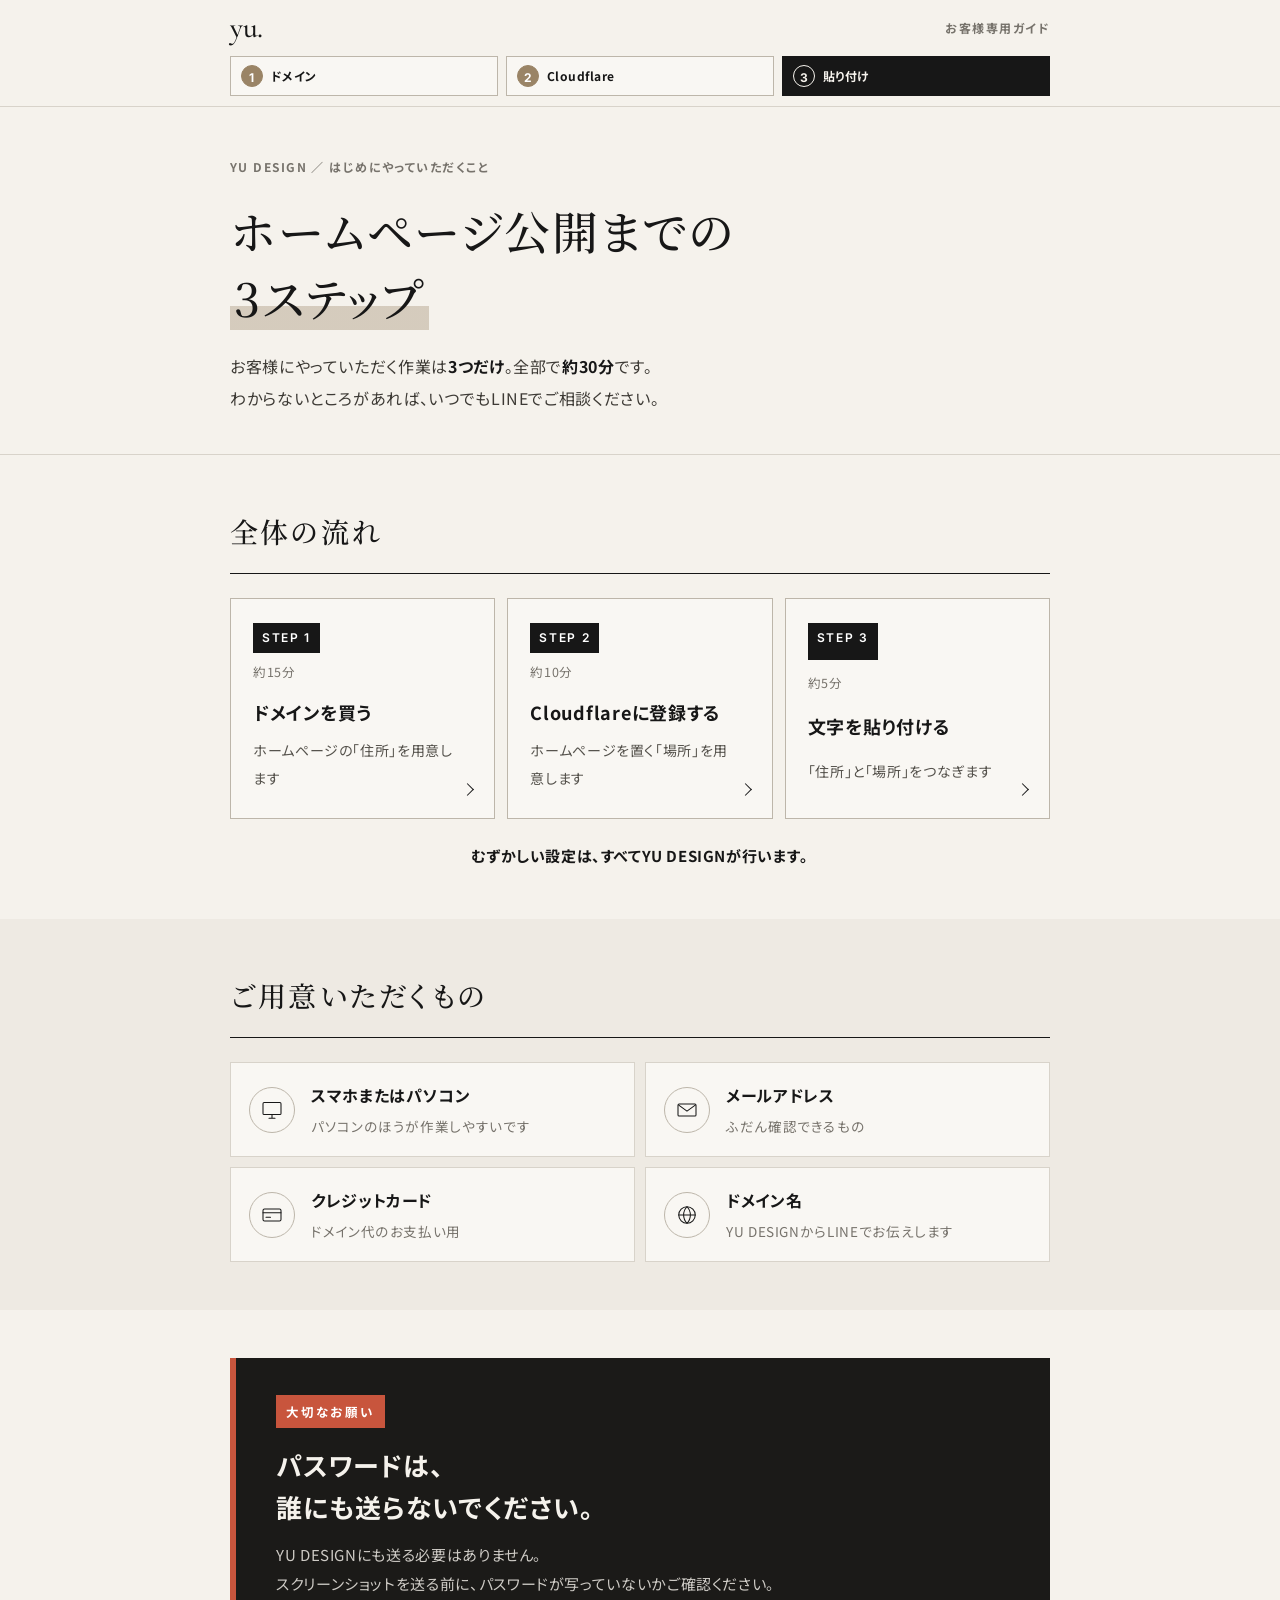
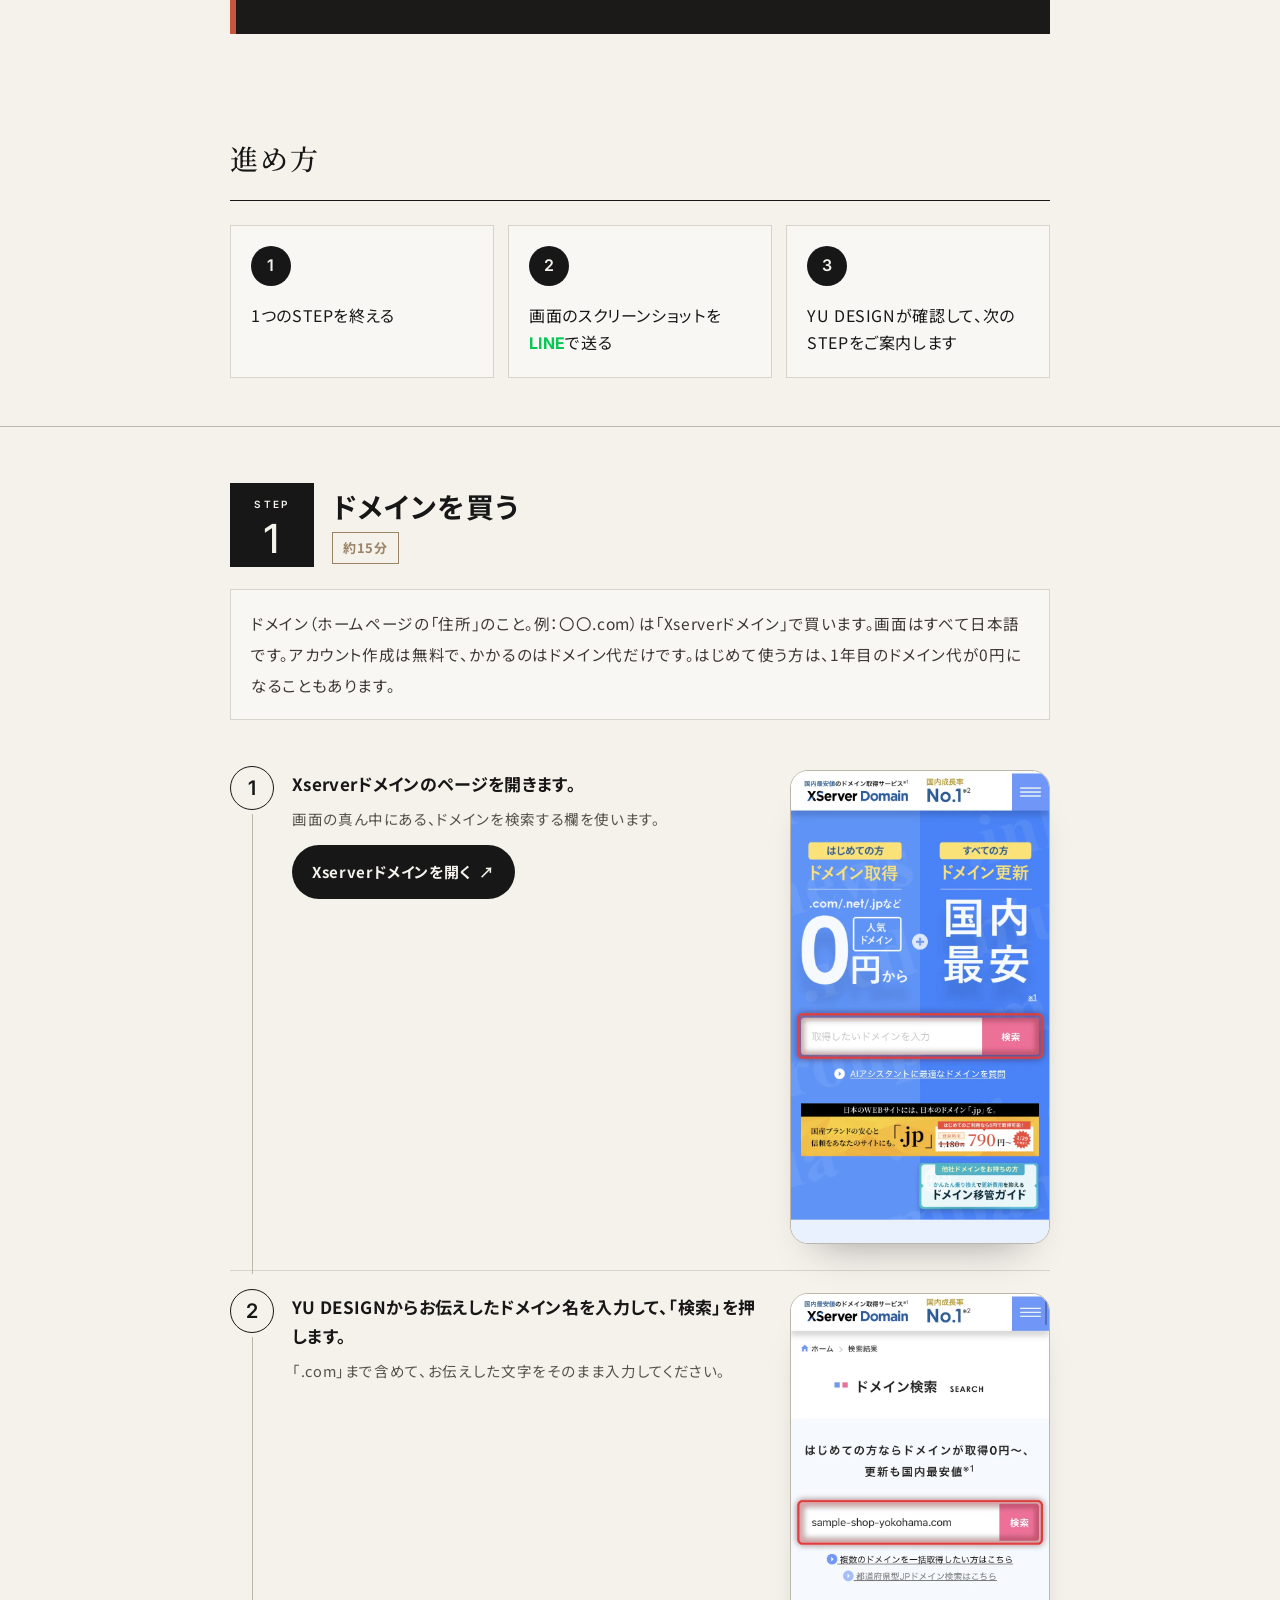
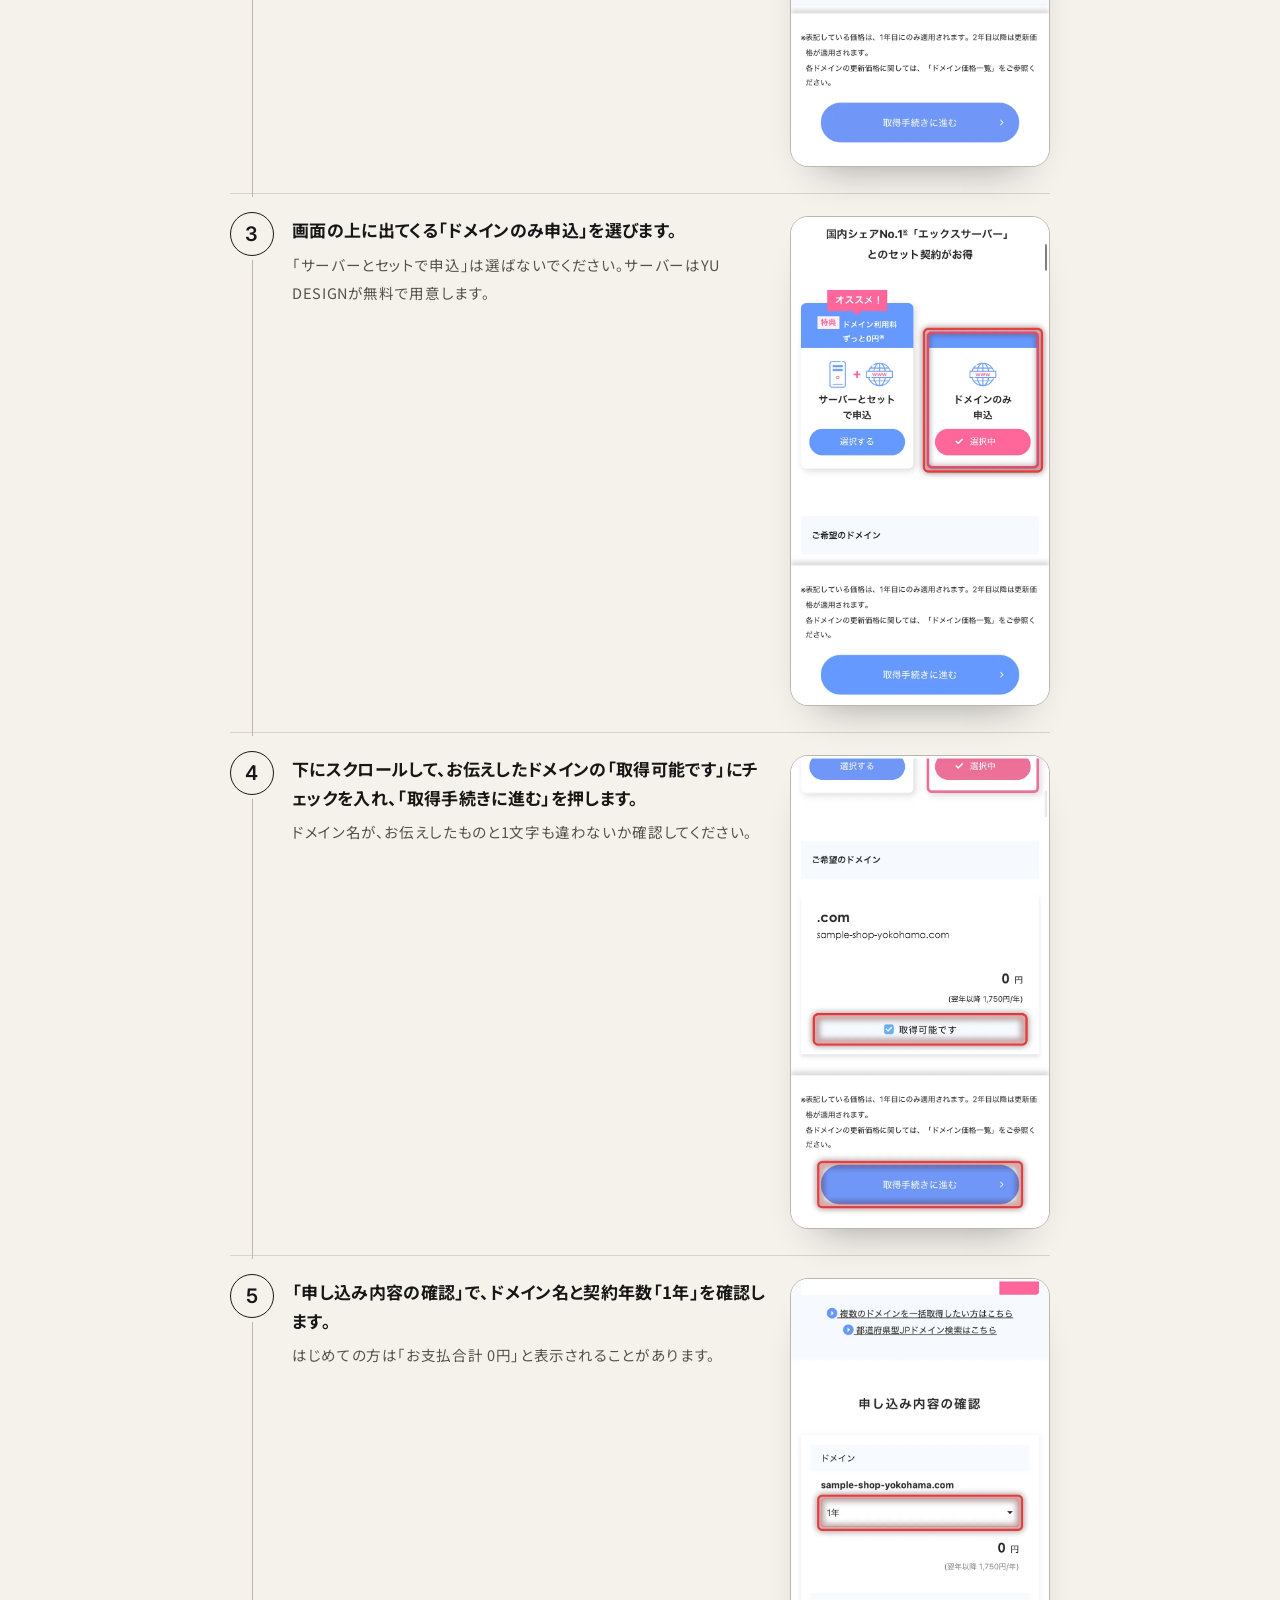
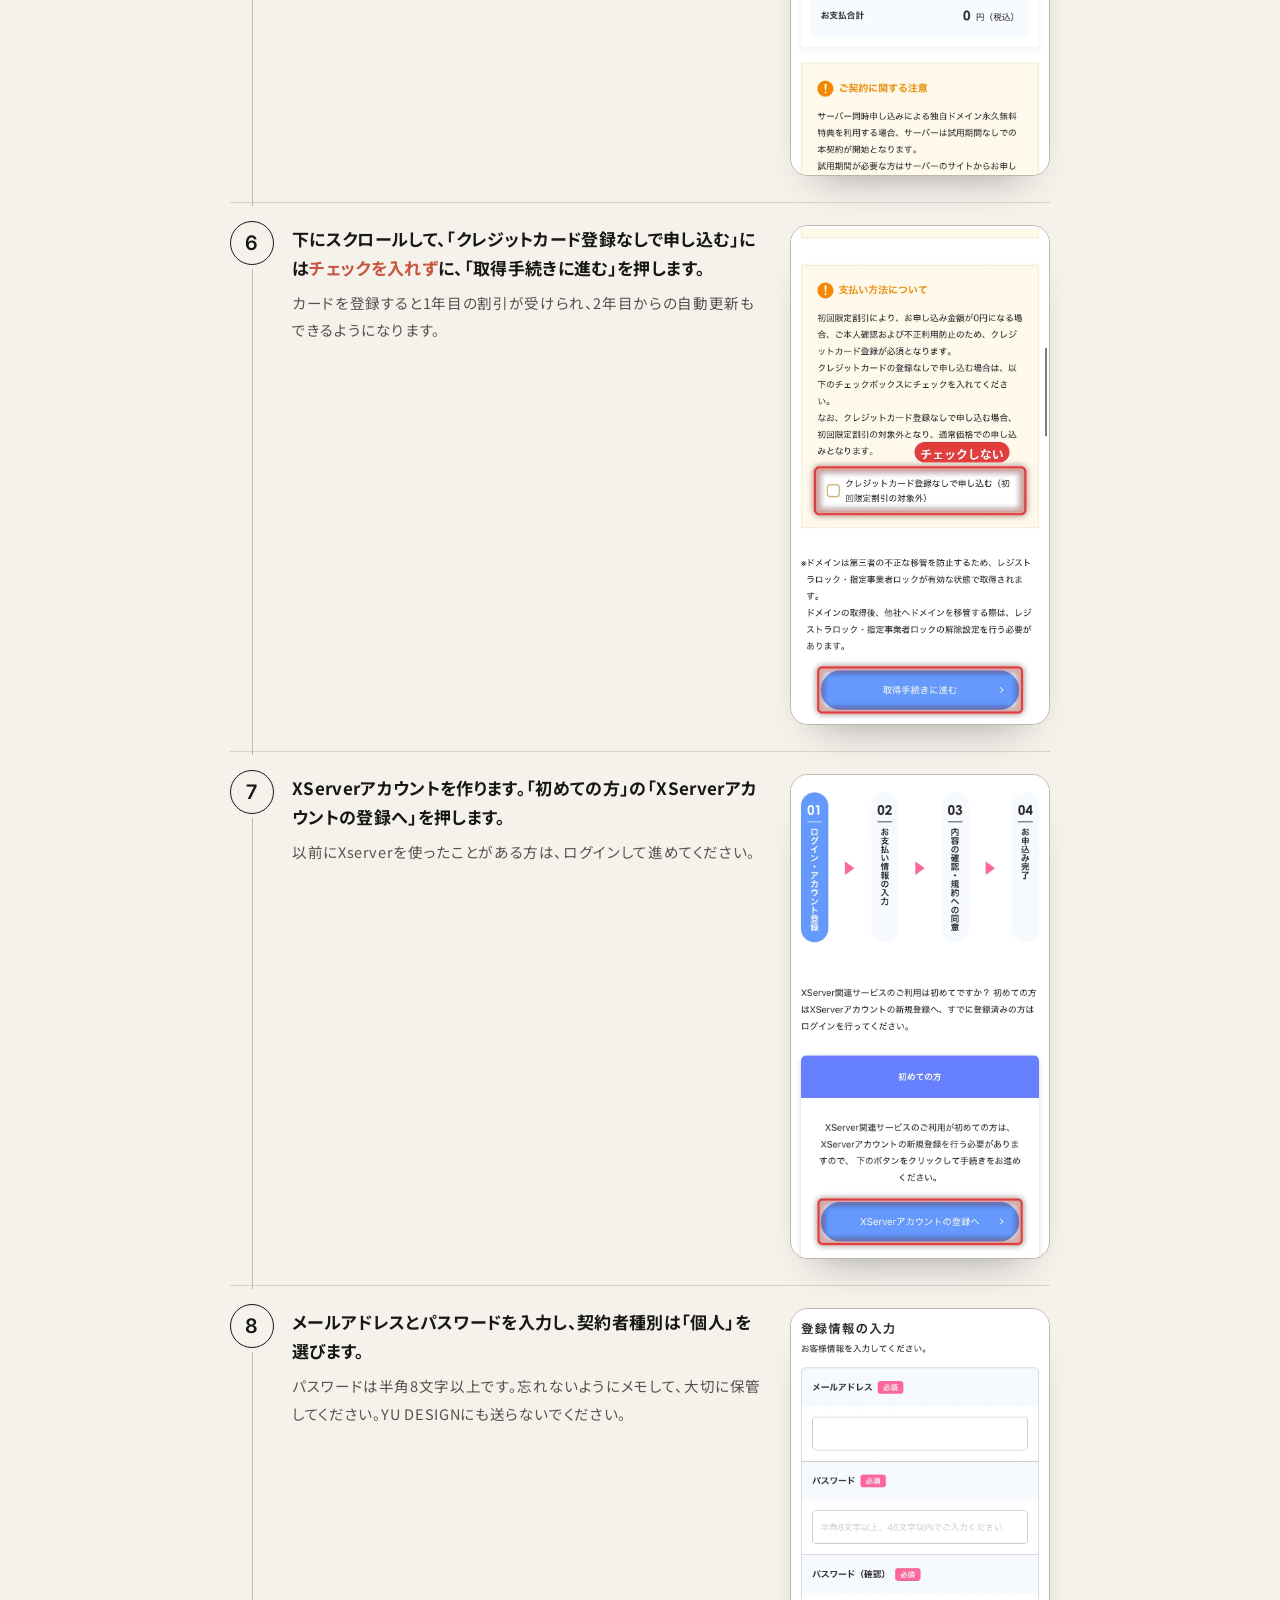
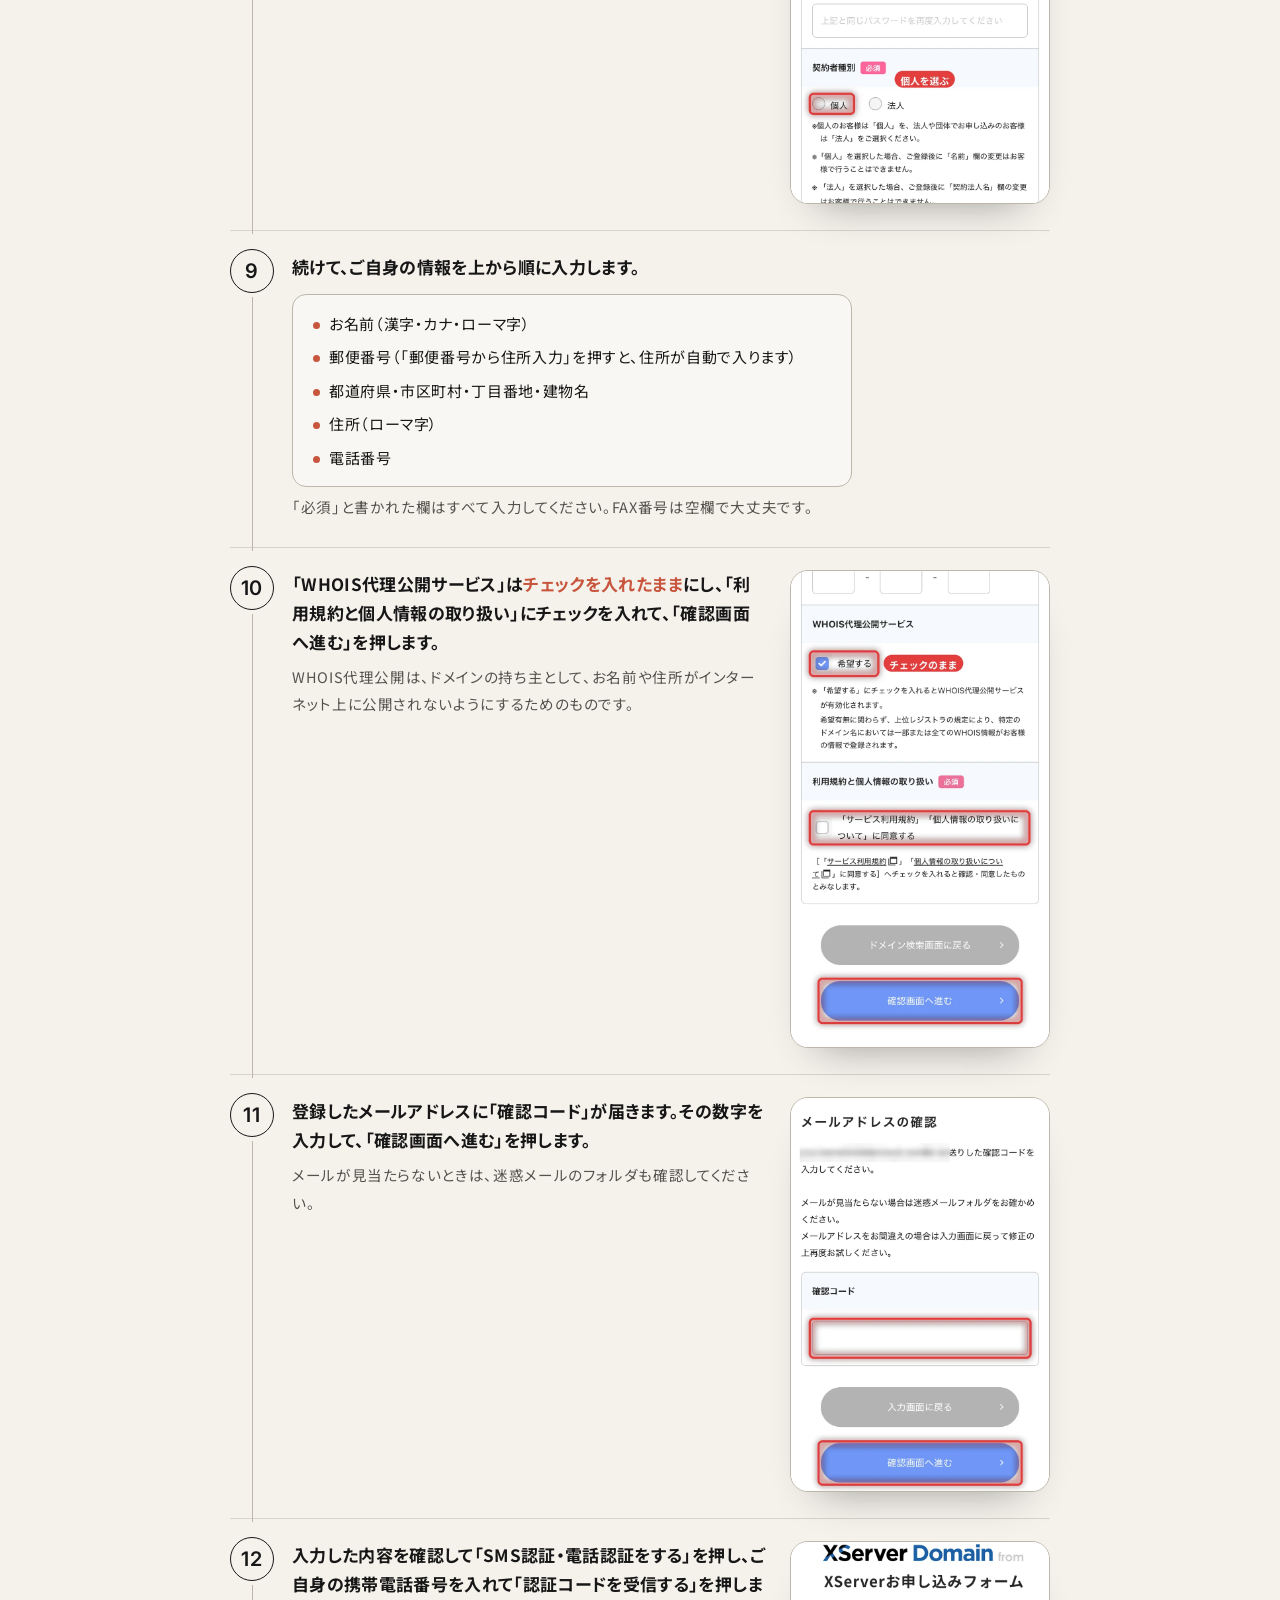
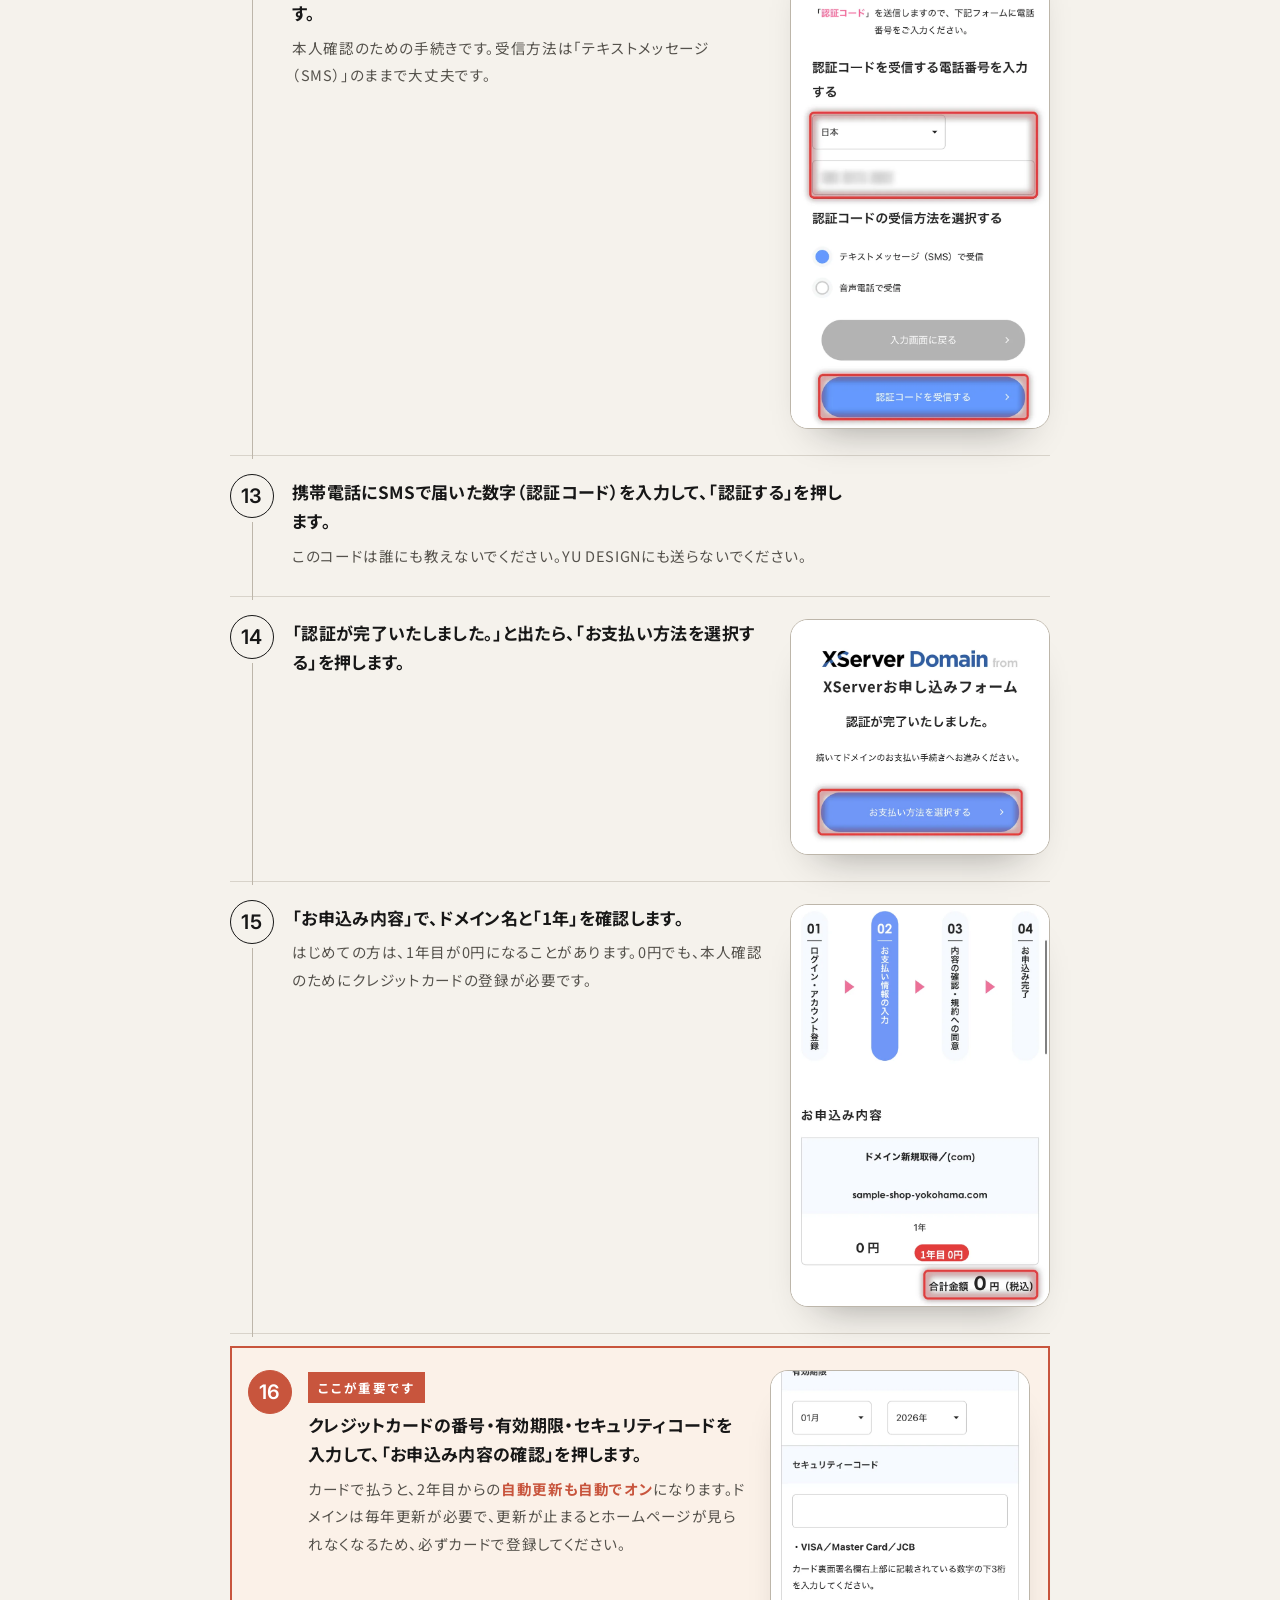
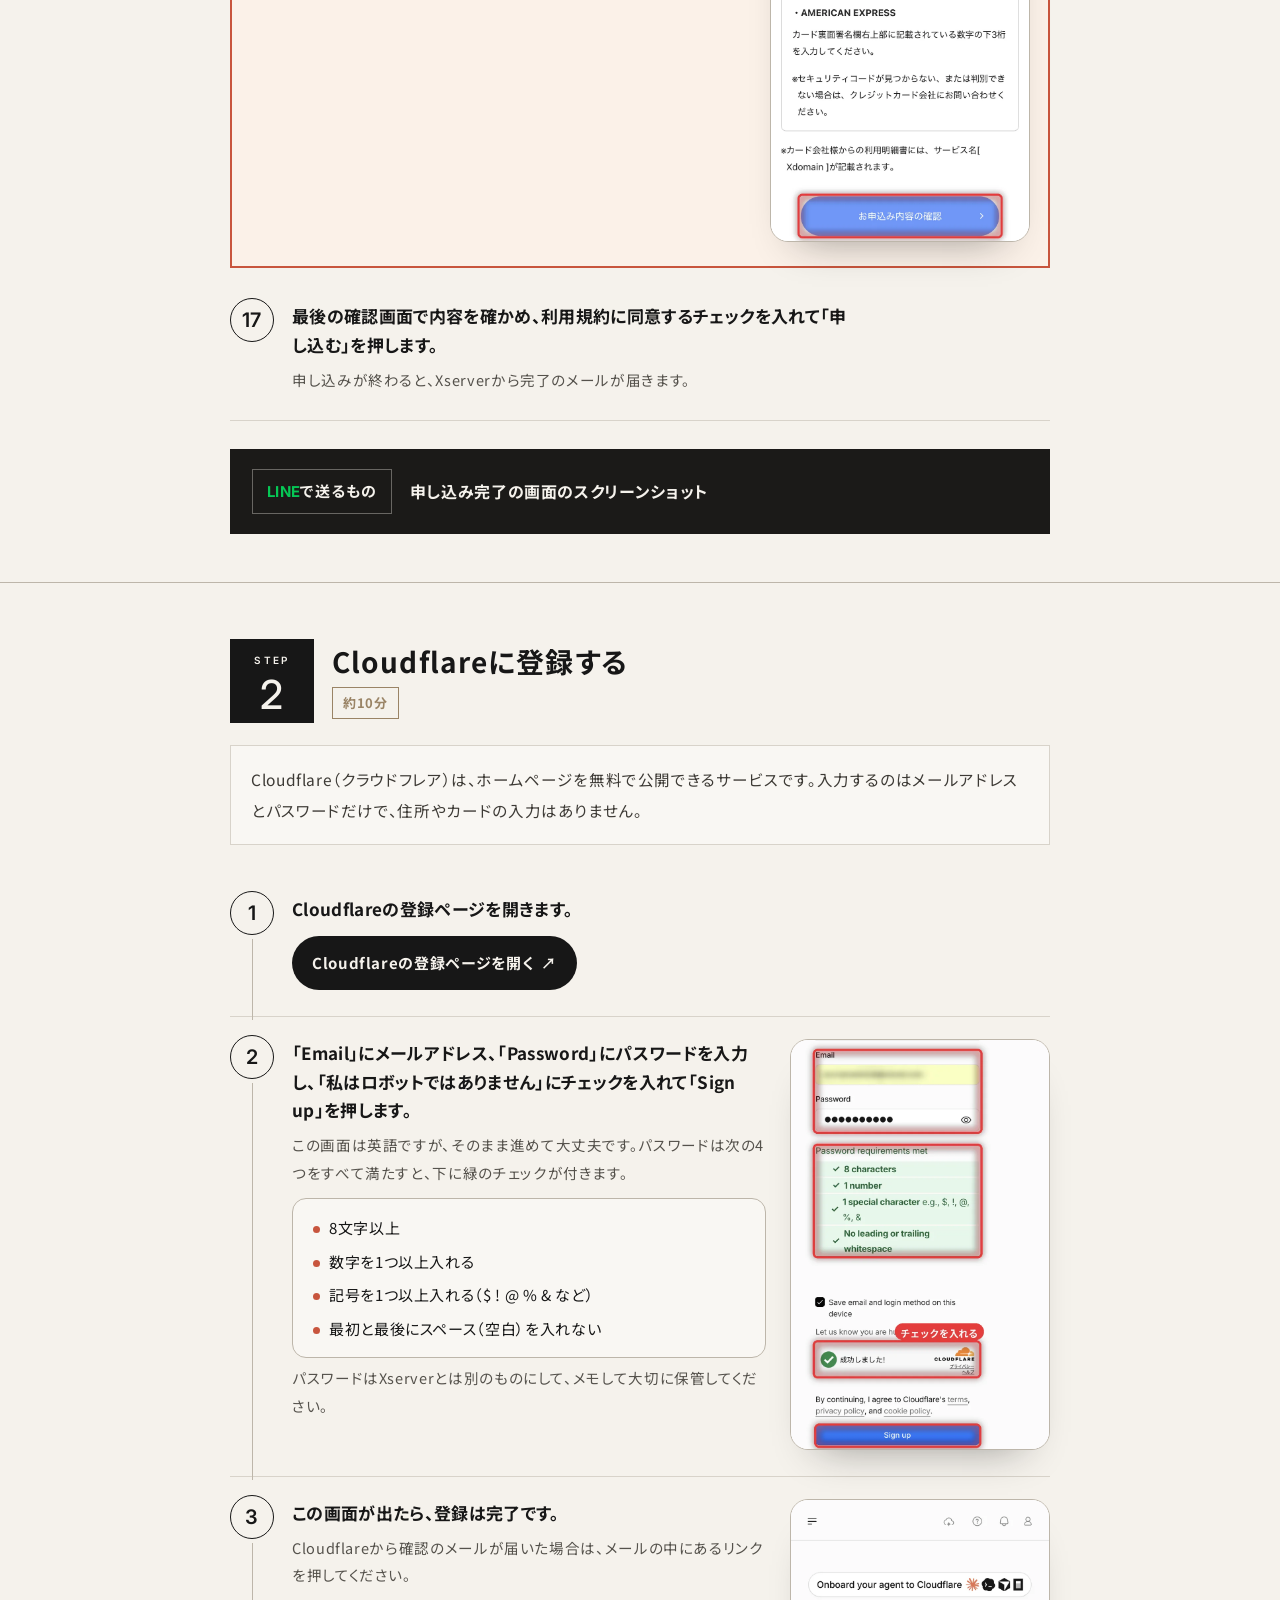
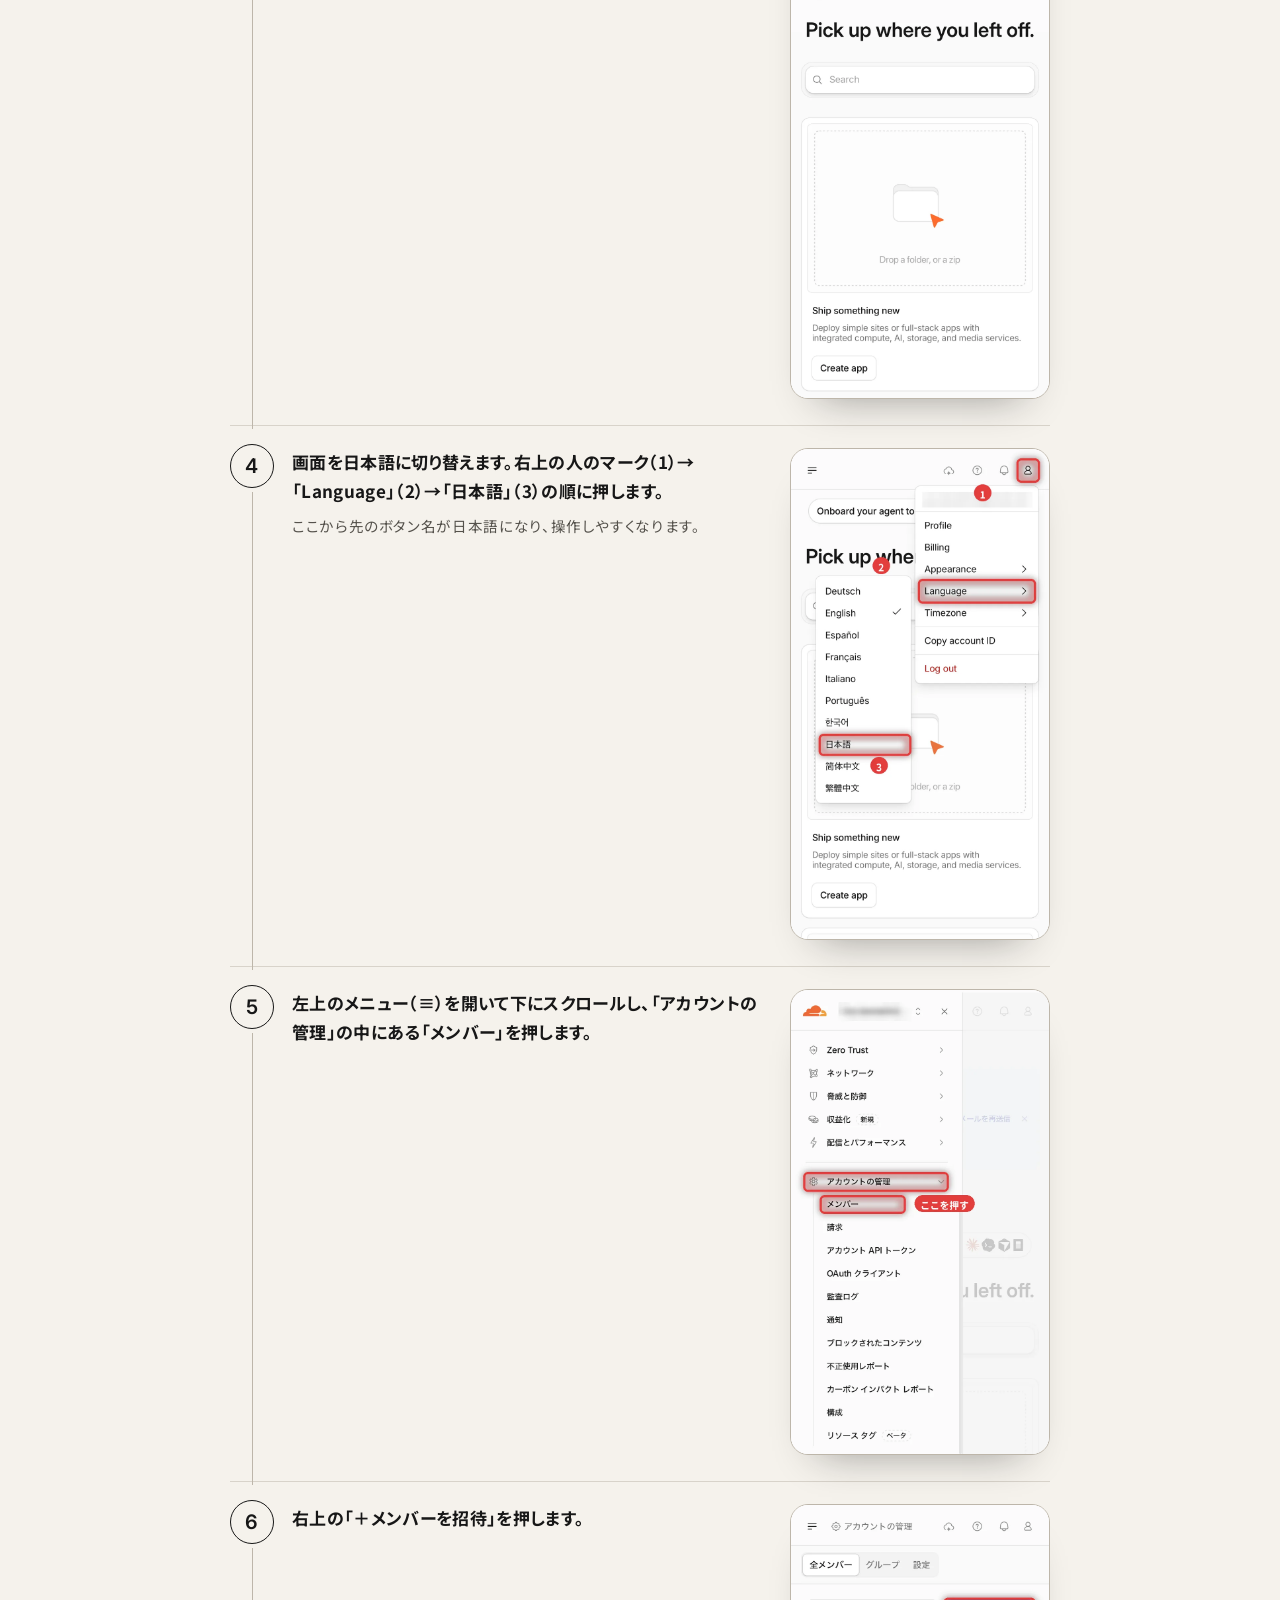
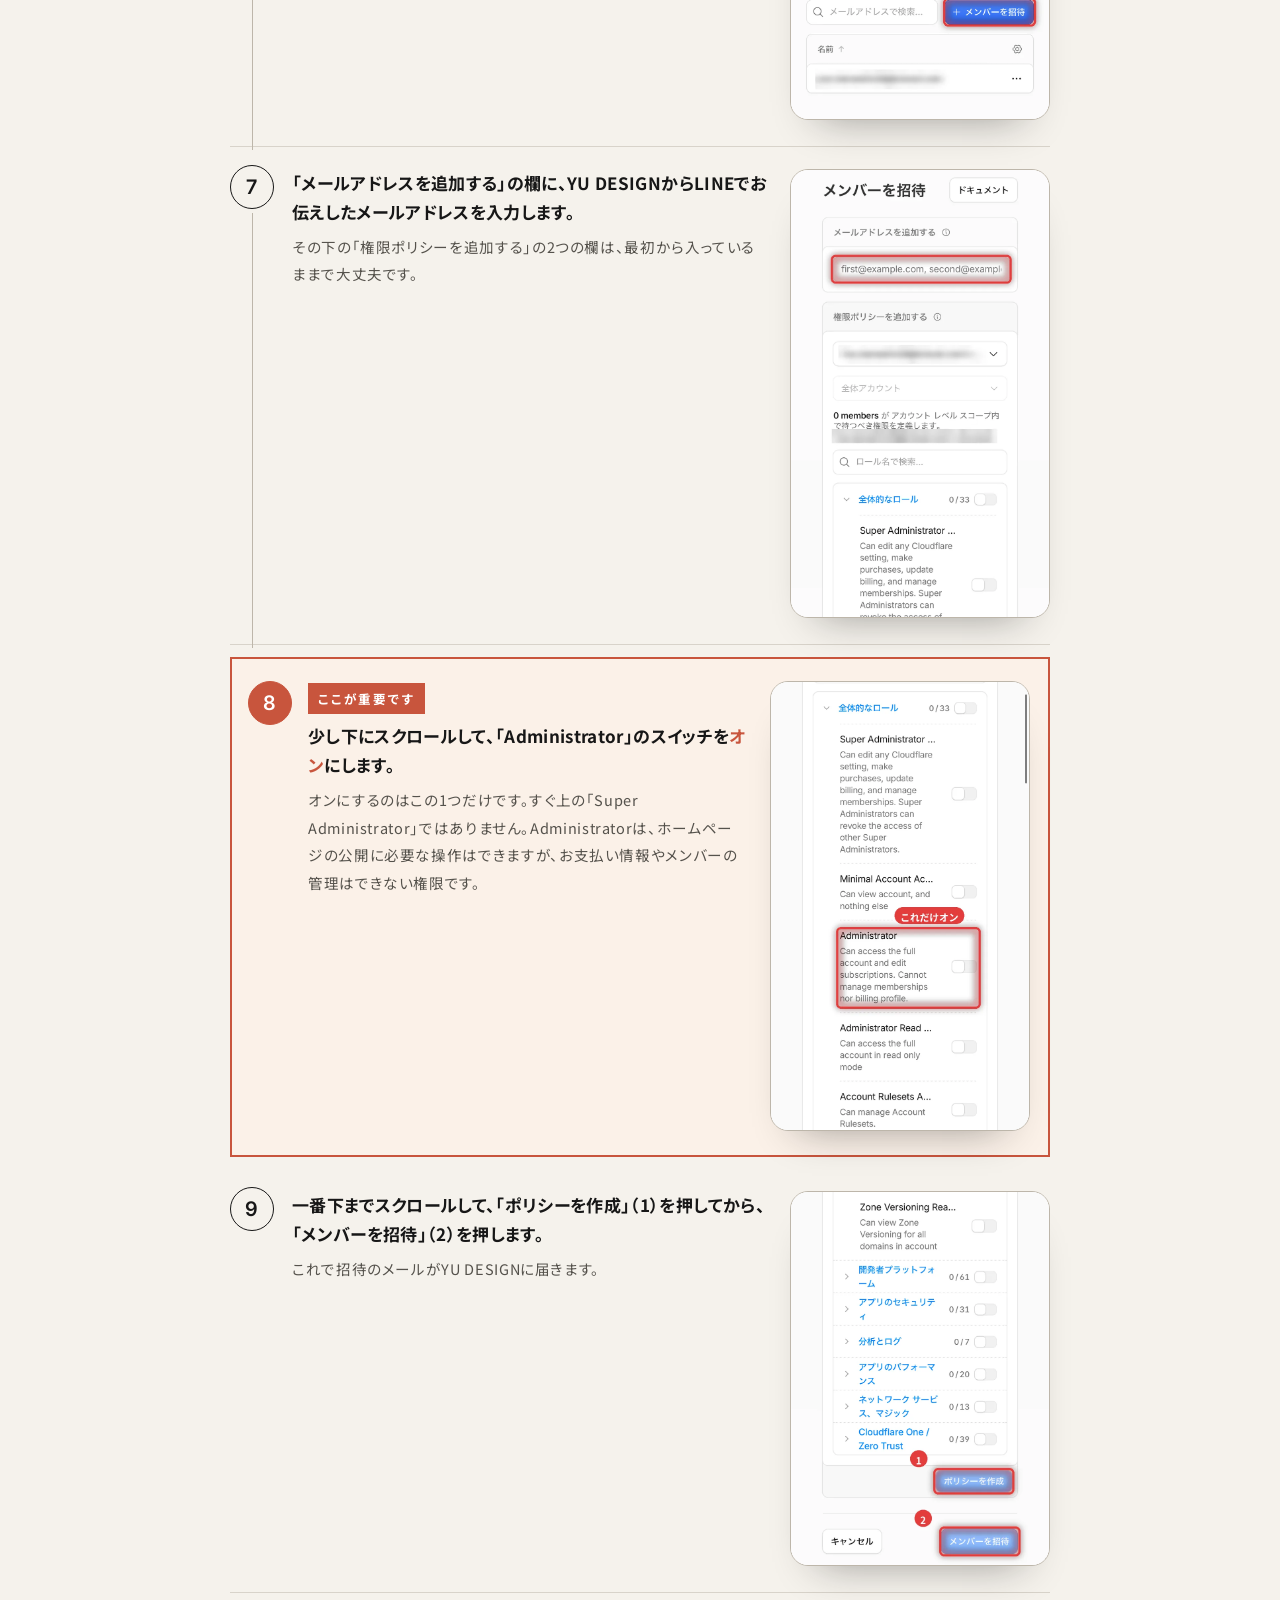
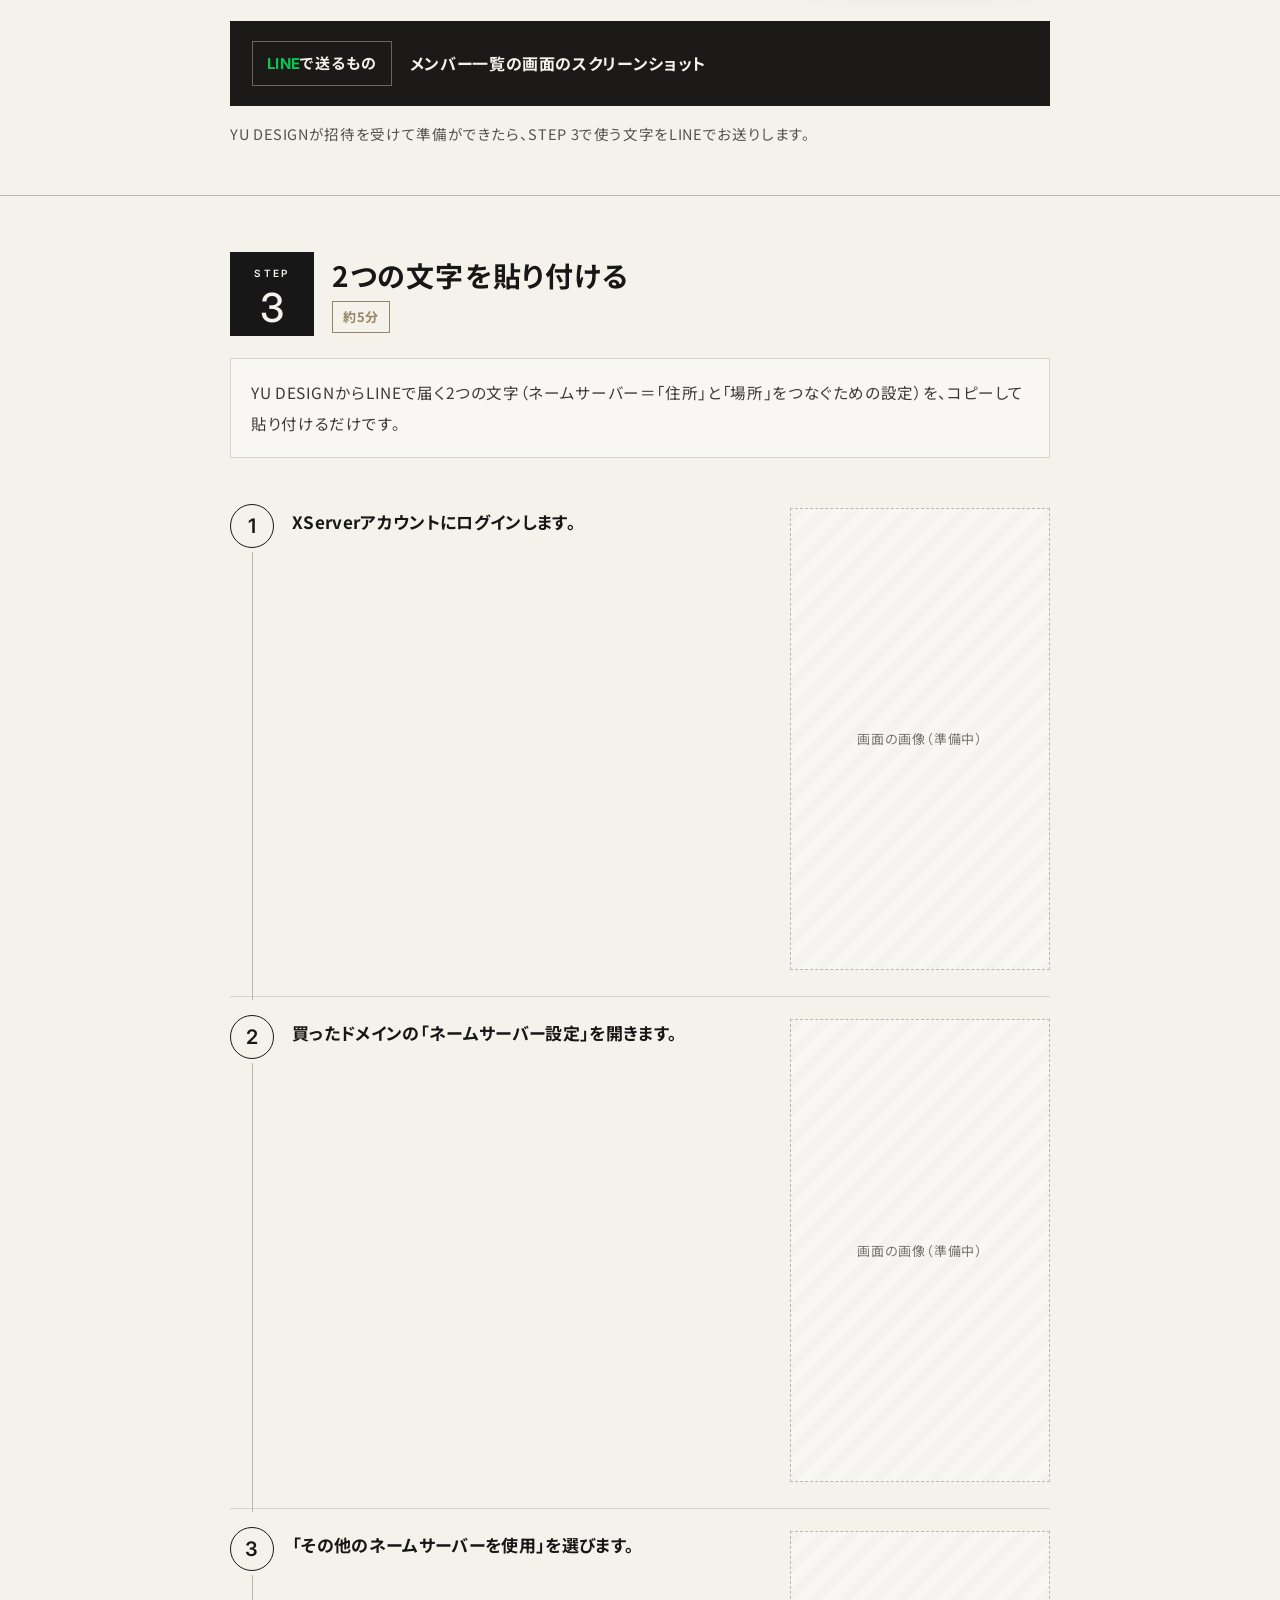
==== guide/index.html @ 575b43cd "Guide STEP2: add members/invite/Administrator screenshots Co-Authored-By: Claude Opus 5.5 <noreply@a" ====
<!DOCTYPE html>
<html lang="ja">
<head>
  <meta charset="UTF-8">
  <meta name="viewport" content="width=device-width, initial-scale=1, viewport-fit=cover">
  <meta name="robots" content="noindex, nofollow">
  <title>ホームページ公開までの3ステップ｜YU DESIGN</title>
  <meta name="theme-color" content="#F5F2EC">
  <link rel="icon" href="../assets/favicon.svg" type="image/svg+xml">
  <link rel="apple-touch-icon" href="../assets/apple-touch-icon.png">
  <link rel="preconnect" href="https://fonts.googleapis.com">
  <link rel="preconnect" href="https://fonts.gstatic.com" crossorigin>
  <link rel="stylesheet" href="https://fonts.googleapis.com/css2?family=Cormorant+Garamond:ital,wght@0,400;0,500;1,300;1,400&family=Inter:wght@400;500;600&family=Noto+Sans+JP:wght@400;500;700&family=Noto+Serif+JP:wght@400;500&display=swap">
  <link rel="stylesheet" href="../css/style.css">
  <link rel="stylesheet" href="guide.css">
</head>
<body class="guide-page">
  <a class="skip-link" href="#main">本文へスキップ</a>

  <header class="g-header">
    <div class="g-header__inner">
      <span class="logo__mark g-header__logo" aria-hidden="true">yu.</span>
      <span class="g-header__label">お客様専用ガイド</span>
    </div>
    <nav class="g-progress" aria-label="進み具合">
      <ol>
        <li><a href="#step1" data-step="1"><span>1</span>ドメイン</a></li>
        <li><a href="#step2" data-step="2"><span>2</span>Cloudflare</a></li>
        <li><a href="#step3" data-step="3"><span>3</span>貼り付け</a></li>
      </ol>
    </nav>
  </header>

  <main id="main">
    <!-- 1. タイトル -->
    <section class="g-hero">
      <div class="g-wrap">
        <p class="g-kicker">YU DESIGN ／ はじめにやっていただくこと</p>
        <h1 class="g-hero__title">ホームページ公開までの<br><em>3ステップ</em></h1>
        <p class="g-hero__lead">お客様にやっていただく作業は<b>3つだけ</b>。全部で<b>約30分</b>です。<br>わからないところがあれば、いつでもLINEでご相談ください。</p>
      </div>
    </section>

    <!-- 2. 全体の流れ -->
    <section class="g-sec">
      <div class="g-wrap">
        <h2 class="g-h2">全体の流れ</h2>
        <ol class="g-overview">
          <li>
            <a href="#step1">
              <span class="g-overview__no">STEP 1</span>
              <span class="g-overview__title">ドメインを買う</span>
              <span class="g-overview__desc">ホームページの「住所」を用意します</span>
              <span class="g-overview__time">約15分</span>
            </a>
          </li>
          <li>
            <a href="#step2">
              <span class="g-overview__no">STEP 2</span>
              <span class="g-overview__title">Cloudflareに登録する</span>
              <span class="g-overview__desc">ホームページを置く「場所」を用意します</span>
              <span class="g-overview__time">約10分</span>
            </a>
          </li>
          <li>
            <a href="#step3">
              <span class="g-overview__no">STEP 3</span>
              <span class="g-overview__title">文字を貼り付ける</span>
              <span class="g-overview__desc">「住所」と「場所」をつなぎます</span>
              <span class="g-overview__time">約5分</span>
            </a>
          </li>
        </ol>
        <p class="g-note-center">むずかしい設定は、すべてYU DESIGNが行います。</p>
      </div>
    </section>

    <!-- 3. ご用意いただくもの -->
    <section class="g-sec g-sec--tint">
      <div class="g-wrap">
        <h2 class="g-h2">ご用意いただくもの</h2>
        <ul class="g-prepare">
          <li><span class="g-prepare__icon" aria-hidden="true"><svg viewBox="0 0 32 32"><rect x="4" y="6" width="24" height="16" rx="1.5"/><path d="M12 27h8M16 22v5"/></svg></span><div><b>スマホまたはパソコン</b><small>パソコンのほうが作業しやすいです</small></div></li>
          <li><span class="g-prepare__icon" aria-hidden="true"><svg viewBox="0 0 32 32"><rect x="4" y="8" width="24" height="16" rx="1.5"/><path d="M5 9.5l11 8 11-8"/></svg></span><div><b>メールアドレス</b><small>ふだん確認できるもの</small></div></li>
          <li><span class="g-prepare__icon" aria-hidden="true"><svg viewBox="0 0 32 32"><rect x="4" y="8" width="24" height="16" rx="2"/><path d="M4 13h24M8 19h6"/></svg></span><div><b>クレジットカード</b><small>ドメイン代のお支払い用</small></div></li>
          <li><span class="g-prepare__icon" aria-hidden="true"><svg viewBox="0 0 32 32"><circle cx="16" cy="16" r="11"/><path d="M5 16h22M16 5c3 3 4.5 6.8 4.5 11S19 24 16 27c-3-3-4.5-6.8-4.5-11S13 8 16 5z"/></svg></span><div><b>ドメイン名</b><small>YU DESIGNからLINEでお伝えします</small></div></li>
        </ul>
      </div>
    </section>

    <!-- 4. 大切なお願い -->
    <section class="g-sec">
      <div class="g-wrap">
        <div class="g-alert">
          <p class="g-alert__label">大切なお願い</p>
          <p class="g-alert__title">パスワードは、<br>誰にも送らないでください。</p>
          <p class="g-alert__text">YU DESIGNにも送る必要はありません。<br>スクリーンショットを送る前に、パスワードが写っていないかご確認ください。</p>
        </div>
      </div>
    </section>

    <!-- 5. 進め方 -->
    <section class="g-sec">
      <div class="g-wrap">
        <h2 class="g-h2">進め方</h2>
        <ol class="g-loop">
          <li><span class="g-loop__no">1</span><span>1つのSTEPを終える</span></li>
          <li><span class="g-loop__no">2</span><span>画面のスクリーンショットを<b class="g-line">LINE</b>で送る</span></li>
          <li><span class="g-loop__no">3</span><span>YU DESIGNが確認して、次のSTEPをご案内します</span></li>
        </ol>
      </div>
    </section>

    <!-- 6. STEP 1 -->
    <section class="g-step" id="step1" data-step-sec="1">
      <div class="g-wrap">
        <header class="g-step__head">
          <p class="g-step__no"><span>STEP</span>1</p>
          <div>
            <h2 class="g-step__title">ドメインを買う</h2>
            <p class="g-step__time">約15分</p>
          </div>
        </header>
        <p class="g-step__lead">ドメイン（ホームページの「住所」のこと。例：〇〇.com）は「Xserverドメイン」で買います。画面はすべて日本語です。アカウント作成は無料で、かかるのはドメイン代だけです。はじめて使う方は、1年目のドメイン代が0円になることもあります。</p>

        <ol class="g-list">
          <li class="g-item">
            <div class="g-item__body">
              <p class="g-item__text">Xserverドメインのページを開きます。</p>
              <p class="g-item__sub">画面の真ん中にある、ドメインを検索する欄を使います。</p>
              <a class="g-link" href="https://www.xdomain.ne.jp/" target="_blank" rel="noopener">Xserverドメインを開く<span aria-hidden="true">↗</span></a>
            </div>
            <figure class="g-shot g-shot--img"><img src="images/step1-1.webp" alt="Xserverドメインのトップページ。ドメインを検索する欄が赤い枠で囲まれている" width="780" height="1427" loading="lazy" decoding="async"></figure>
          </li>
          <li class="g-item">
            <div class="g-item__body">
              <p class="g-item__text">YU DESIGNからお伝えしたドメイン名を入力して、「検索」を押します。</p>
              <p class="g-item__sub">「.com」まで含めて、お伝えした文字をそのまま入力してください。</p>
            </div>
            <figure class="g-shot g-shot--img"><img src="images/step1-2.webp?v=2" alt="ドメイン検索の画面。sample-shop-yokohama.comと入力した欄と検索ボタンが赤い枠で囲まれている" width="780" height="1427" loading="lazy" decoding="async"></figure>
          </li>
          <li class="g-item">
            <div class="g-item__body">
              <p class="g-item__text">画面の上に出てくる「ドメインのみ申込」を選びます。</p>
              <p class="g-item__sub">「サーバーとセットで申込」は選ばないでください。サーバーはYU DESIGNが無料で用意します。</p>
            </div>
            <figure class="g-shot g-shot--img"><img src="images/step1-3.webp?v=3" alt="申込方法の選択画面。「ドメインのみ申込」が赤い枠で囲まれている" width="780" height="1473" loading="lazy" decoding="async"></figure>
          </li>
          <li class="g-item">
            <div class="g-item__body">
              <p class="g-item__text">下にスクロールして、お伝えしたドメインの「取得可能です」にチェックを入れ、「取得手続きに進む」を押します。</p>
              <p class="g-item__sub">ドメイン名が、お伝えしたものと1文字も違わないか確認してください。</p>
            </div>
            <figure class="g-shot g-shot--img"><img src="images/step1-4.webp?v=3" alt="検索結果の画面。「取得可能です」のチェック欄と「取得手続きに進む」ボタンが赤い枠で囲まれている" width="780" height="1427" loading="lazy" decoding="async"></figure>
          </li>
          <li class="g-item">
            <div class="g-item__body">
              <p class="g-item__text">「申し込み内容の確認」で、ドメイン名と契約年数「1年」を確認します。</p>
              <p class="g-item__sub">はじめての方は「お支払合計 0円」と表示されることがあります。</p>
            </div>
            <figure class="g-shot g-shot--img"><img src="images/step1-5.webp?v=1" alt="申し込み内容の確認画面。契約年数「1年」の欄が赤い枠で囲まれている" width="780" height="1500" loading="lazy" decoding="async"></figure>
          </li>
          <li class="g-item">
            <div class="g-item__body">
              <p class="g-item__text">下にスクロールして、「クレジットカード登録なしで申し込む」には<em>チェックを入れず</em>に、「取得手続きに進む」を押します。</p>
              <p class="g-item__sub">カードを登録すると1年目の割引が受けられ、2年目からの自動更新もできるようになります。</p>
            </div>
            <figure class="g-shot g-shot--img"><img src="images/step1-6.webp?v=1" alt="支払い方法についての注意。「クレジットカード登録なしで申し込む」のチェック欄に「チェックしない」と表示され、「取得手続きに進む」ボタンが赤い枠で囲まれている" width="780" height="1507" loading="lazy" decoding="async"></figure>
          </li>
          <li class="g-item">
            <div class="g-item__body">
              <p class="g-item__text">XServerアカウントを作ります。「初めての方」の「XServerアカウントの登録へ」を押します。</p>
              <p class="g-item__sub">以前にXserverを使ったことがある方は、ログインして進めてください。</p>
            </div>
            <figure class="g-shot g-shot--img"><img src="images/step1-7.webp?v=1" alt="ログイン・アカウント登録の画面。「XServerアカウントの登録へ」ボタンが赤い枠で囲まれている" width="780" height="1460" loading="lazy" decoding="async"></figure>
          </li>
          <li class="g-item">
            <div class="g-item__body">
              <p class="g-item__text">メールアドレスとパスワードを入力し、契約者種別は「個人」を選びます。</p>
              <p class="g-item__sub">パスワードは半角8文字以上です。忘れないようにメモして、大切に保管してください。YU DESIGNにも送らないでください。</p>
            </div>
            <figure class="g-shot g-shot--img"><img src="images/step1-8.webp?v=1" alt="登録情報の入力画面。契約者種別の「個人」が赤い枠で囲まれ、「個人を選ぶ」と表示されている" width="780" height="1493" loading="lazy" decoding="async"></figure>
          </li>
          <li class="g-item g-item--text">
            <div class="g-item__body">
              <p class="g-item__text">続けて、ご自身の情報を上から順に入力します。</p>
              <ul class="g-fields">
                <li>お名前（漢字・カナ・ローマ字）</li>
                <li>郵便番号（「郵便番号から住所入力」を押すと、住所が自動で入ります）</li>
                <li>都道府県・市区町村・丁目番地・建物名</li>
                <li>住所（ローマ字）</li>
                <li>電話番号</li>
              </ul>
              <p class="g-item__sub">「必須」と書かれた欄はすべて入力してください。FAX番号は空欄で大丈夫です。</p>
            </div>
          </li>
          <li class="g-item">
            <div class="g-item__body">
              <p class="g-item__text">「WHOIS代理公開サービス」は<em>チェックを入れたまま</em>にし、「利用規約と個人情報の取り扱い」にチェックを入れて、「確認画面へ進む」を押します。</p>
              <p class="g-item__sub">WHOIS代理公開は、ドメインの持ち主として、お名前や住所がインターネット上に公開されないようにするためのものです。</p>
            </div>
            <figure class="g-shot g-shot--img"><img src="images/step1-9.webp?v=1" alt="登録情報の入力画面の下部。WHOIS代理公開サービスの「希望する」と、利用規約への同意のチェック欄、「確認画面へ進む」ボタンが赤い枠で囲まれている" width="780" height="1440" loading="lazy" decoding="async"></figure>
          </li>
          <li class="g-item">
            <div class="g-item__body">
              <p class="g-item__text">登録したメールアドレスに「確認コード」が届きます。その数字を入力して、「確認画面へ進む」を押します。</p>
              <p class="g-item__sub">メールが見当たらないときは、迷惑メールのフォルダも確認してください。</p>
            </div>
            <figure class="g-shot g-shot--img"><img src="images/step1-10.webp?v=1" alt="メールアドレスの確認画面。確認コードの入力欄と「確認画面へ進む」ボタンが赤い枠で囲まれている" width="780" height="1187" loading="lazy" decoding="async"></figure>
          </li>
          <li class="g-item">
            <div class="g-item__body">
              <p class="g-item__text">入力した内容を確認して「SMS認証・電話認証をする」を押し、ご自身の携帯電話番号を入れて「認証コードを受信する」を押します。</p>
              <p class="g-item__sub">本人確認のための手続きです。受信方法は「テキストメッセージ（SMS）」のままで大丈夫です。</p>
            </div>
            <figure class="g-shot g-shot--img"><img src="images/step1-11.webp?v=1" alt="認証コードを受信する電話番号の入力画面。電話番号の欄と「認証コードを受信する」ボタンが赤い枠で囲まれている" width="780" height="1433" loading="lazy" decoding="async"></figure>
          </li>
          <li class="g-item g-item--text">
            <div class="g-item__body">
              <p class="g-item__text">携帯電話にSMSで届いた数字（認証コード）を入力して、「認証する」を押します。</p>
              <p class="g-item__sub">このコードは誰にも教えないでください。YU DESIGNにも送らないでください。</p>
            </div>
          </li>
          <li class="g-item">
            <div class="g-item__body">
              <p class="g-item__text">「認証が完了いたしました。」と出たら、「お支払い方法を選択する」を押します。</p>
            </div>
            <figure class="g-shot g-shot--img"><img src="images/step1-12.webp?v=1" alt="認証が完了した画面。「お支払い方法を選択する」ボタンが赤い枠で囲まれている" width="780" height="707" loading="lazy" decoding="async"></figure>
          </li>
          <li class="g-item">
            <div class="g-item__body">
              <p class="g-item__text">「お申込み内容」で、ドメイン名と「1年」を確認します。</p>
              <p class="g-item__sub">はじめての方は、1年目が0円になることがあります。0円でも、本人確認のためにクレジットカードの登録が必要です。</p>
            </div>
            <figure class="g-shot g-shot--img"><img src="images/step1-13.webp?v=1" alt="お申込み内容の画面。sample-shop-yokohama.com、1年、合計金額0円の部分が赤い枠で囲まれている" width="780" height="1213" loading="lazy" decoding="async"></figure>
          </li>
          <li class="g-item g-item--key">
            <div class="g-item__body">
              <p class="g-key">ここが重要です</p>
              <p class="g-item__text">クレジットカードの番号・有効期限・セキュリティコードを入力して、「お申込み内容の確認」を押します。</p>
              <p class="g-item__sub">カードで払うと、2年目からの<em>自動更新も自動でオン</em>になります。ドメインは毎年更新が必要で、更新が止まるとホームページが見られなくなるため、必ずカードで登録してください。</p>
            </div>
            <figure class="g-shot g-shot--img"><img src="images/step1-14.webp?v=1" alt="クレジットカードの登録画面の下部。「お申込み内容の確認」ボタンが赤い枠で囲まれている" width="780" height="1423" loading="lazy" decoding="async"></figure>
          </li>
          <li class="g-item g-item--text">
            <div class="g-item__body">
              <p class="g-item__text">最後の確認画面で内容を確かめ、利用規約に同意するチェックを入れて「申し込む」を押します。</p>
              <p class="g-item__sub">申し込みが終わると、Xserverから完了のメールが届きます。</p>
            </div>
          </li>
        </ol>

        <div class="g-send">
          <p class="g-send__label"><b class="g-line">LINE</b>で送るもの</p>
          <p class="g-send__text">申し込み完了の画面のスクリーンショット</p>
        </div>
      </div>
    </section>

    <!-- 7. STEP 2 -->
    <section class="g-step" id="step2" data-step-sec="2">
      <div class="g-wrap">
        <header class="g-step__head">
          <p class="g-step__no"><span>STEP</span>2</p>
          <div>
            <h2 class="g-step__title">Cloudflareに登録する</h2>
            <p class="g-step__time">約10分</p>
          </div>
        </header>
        <p class="g-step__lead">Cloudflare（クラウドフレア）は、ホームページを無料で公開できるサービスです。入力するのはメールアドレスとパスワードだけで、住所やカードの入力はありません。</p>

        <ol class="g-list">
          <li class="g-item g-item--text">
            <div class="g-item__body">
              <p class="g-item__text">Cloudflareの登録ページを開きます。</p>
              <a class="g-link" href="https://dash.cloudflare.com/sign-up" target="_blank" rel="noopener">Cloudflareの登録ページを開く<span aria-hidden="true">↗</span></a>
            </div>
          </li>
          <li class="g-item">
            <div class="g-item__body">
              <p class="g-item__text">「Email」にメールアドレス、「Password」にパスワードを入力し、「私はロボットではありません」にチェックを入れて「Sign up」を押します。</p>
              <p class="g-item__sub">この画面は英語ですが、そのまま進めて大丈夫です。パスワードは次の4つをすべて満たすと、下に緑のチェックが付きます。</p>
              <ul class="g-fields">
                <li>8文字以上</li>
                <li>数字を1つ以上入れる</li>
                <li>記号を1つ以上入れる（$ ! @ % &amp; など）</li>
                <li>最初と最後にスペース（空白）を入れない</li>
              </ul>
              <p class="g-item__sub">パスワードはXserverとは別のものにして、メモして大切に保管してください。</p>
            </div>
            <figure class="g-shot g-shot--img"><img src="images/step2-2.webp?v=2" alt="Cloudflareの登録画面。Email・Passwordの入力欄、パスワードの条件、「成功しました!」と表示されたチェック欄、「Sign up」ボタンが赤い枠で囲まれている" width="780" height="1237" loading="lazy" decoding="async"></figure>
          </li>
          <li class="g-item">
            <div class="g-item__body">
              <p class="g-item__text">この画面が出たら、登録は完了です。</p>
              <p class="g-item__sub">Cloudflareから確認のメールが届いた場合は、メールの中にあるリンクを押してください。</p>
            </div>
            <figure class="g-shot g-shot--img"><img src="images/step2-3.webp?v=1" alt="登録が終わったあとのCloudflareのトップ画面。「Pick up where you left off.」と表示されている" width="780" height="1507" loading="lazy" decoding="async"></figure>
          </li>
          <li class="g-item">
            <div class="g-item__body">
              <p class="g-item__text">画面を日本語に切り替えます。右上の人のマーク（1）→「Language」（2）→「日本語」（3）の順に押します。</p>
              <p class="g-item__sub">ここから先のボタン名が日本語になり、操作しやすくなります。</p>
            </div>
            <figure class="g-shot g-shot--img"><img src="images/step2-4.webp?v=1" alt="Cloudflareの言語切り替え。右上の人のマーク、「Language」、「日本語」の3か所が赤い枠と番号1〜3で示されている" width="780" height="1480" loading="lazy" decoding="async"></figure>
          </li>
          <li class="g-item">
            <div class="g-item__body">
              <p class="g-item__text">左上のメニュー（≡）を開いて下にスクロールし、「アカウントの管理」の中にある「メンバー」を押します。</p>
            </div>
            <figure class="g-shot g-shot--img"><img src="images/step2-5.webp?v=1" alt="Cloudflareのメニュー。「アカウントの管理」と「メンバー」が赤い枠で囲まれている" width="780" height="1403" loading="lazy" decoding="async"></figure>
          </li>
          <li class="g-item">
            <div class="g-item__body">
              <p class="g-item__text">右上の「＋メンバーを招待」を押します。</p>
            </div>
            <figure class="g-shot g-shot--img"><img src="images/step2-6.webp?v=1" alt="メンバー一覧の画面。「メンバーを招待」ボタンが赤い枠で囲まれている" width="780" height="647" loading="lazy" decoding="async"></figure>
          </li>
          <li class="g-item">
            <div class="g-item__body">
              <p class="g-item__text">「メールアドレスを追加する」の欄に、YU DESIGNからLINEでお伝えしたメールアドレスを入力します。</p>
              <p class="g-item__sub">その下の「権限ポリシーを追加する」の2つの欄は、最初から入っているままで大丈夫です。</p>
            </div>
            <figure class="g-shot g-shot--img"><img src="images/step2-7.webp?v=1" alt="メンバーを招待の画面。メールアドレスの入力欄が赤い枠で囲まれている" width="780" height="1353" loading="lazy" decoding="async"></figure>
          </li>
          <li class="g-item g-item--key">
            <div class="g-item__body">
              <p class="g-key">ここが重要です</p>
              <p class="g-item__text">少し下にスクロールして、「Administrator」のスイッチを<em>オン</em>にします。</p>
              <p class="g-item__sub">オンにするのはこの1つだけです。すぐ上の「Super Administrator」ではありません。Administratorは、ホームページの公開に必要な操作はできますが、お支払い情報やメンバーの管理はできない権限です。</p>
            </div>
            <figure class="g-shot g-shot--img"><img src="images/step2-8.webp?v=1" alt="権限の一覧。「Administrator」の行が赤い枠で囲まれ、「これだけオン」と表示されている" width="780" height="1353" loading="lazy" decoding="async"></figure>
          </li>
          <li class="g-item">
            <div class="g-item__body">
              <p class="g-item__text">一番下までスクロールして、「ポリシーを作成」（1）を押してから、「メンバーを招待」（2）を押します。</p>
              <p class="g-item__sub">これで招待のメールがYU DESIGNに届きます。</p>
            </div>
            <figure class="g-shot g-shot--img"><img src="images/step2-9.webp?v=1" alt="招待画面の一番下。「ポリシーを作成」と「メンバーを招待」のボタンが赤い枠と番号1・2で示されている" width="780" height="1127" loading="lazy" decoding="async"></figure>
          </li>
        </ol>

        <div class="g-send">
          <p class="g-send__label"><b class="g-line">LINE</b>で送るもの</p>
          <p class="g-send__text">メンバー一覧の画面のスクリーンショット</p>
        </div>
        <p class="g-after">YU DESIGNが招待を受けて準備ができたら、STEP 3で使う文字をLINEでお送りします。</p>
      </div>
    </section>

    <!-- 8. STEP 3 -->
    <section class="g-step" id="step3" data-step-sec="3">
      <div class="g-wrap">
        <header class="g-step__head">
          <p class="g-step__no"><span>STEP</span>3</p>
          <div>
            <h2 class="g-step__title">2つの文字を貼り付ける</h2>
            <p class="g-step__time">約5分</p>
          </div>
        </header>
        <p class="g-step__lead">YU DESIGNからLINEで届く2つの文字（ネームサーバー＝「住所」と「場所」をつなぐための設定）を、コピーして貼り付けるだけです。</p>

        <ol class="g-list">
          <li class="g-item">
            <div class="g-item__body">
              <p class="g-item__text">XServerアカウントにログインします。</p>
            </div>
            <figure class="g-shot"><span>画面の画像（準備中）</span></figure>
          </li>
          <li class="g-item">
            <div class="g-item__body">
              <p class="g-item__text">買ったドメインの「ネームサーバー設定」を開きます。</p>
            </div>
            <figure class="g-shot"><span>画面の画像（準備中）</span></figure>
          </li>
          <li class="g-item">
            <div class="g-item__body">
              <p class="g-item__text">「その他のネームサーバーを使用」を選びます。</p>
            </div>
            <figure class="g-shot"><span>画面の画像（準備中）</span></figure>
          </li>
          <li class="g-item">
            <div class="g-item__body">
              <p class="g-item__text">ネームサーバー1と2に、LINEで届いた文字をそれぞれ貼り付けます。</p>
              <div class="g-example">
                <p class="g-example__label">例</p>
                <p class="g-example__code"><span>ネームサーバー1</span>xxxx.ns.cloudflare.com</p>
                <p class="g-example__code"><span>ネームサーバー2</span>yyyy.ns.cloudflare.com</p>
              </div>
              <ul class="g-checks">
                <li>3以降は空欄のままで大丈夫です</li>
                <li>文字の前後に、スペースが入らないようご注意ください</li>
              </ul>
            </div>
            <figure class="g-shot"><span>画面の画像（準備中）</span></figure>
          </li>
          <li class="g-item">
            <div class="g-item__body">
              <p class="g-item__text">「確認画面へ進む」→「設定を変更する」を押します。</p>
            </div>
            <figure class="g-shot"><span>画面の画像（準備中）</span></figure>
          </li>
        </ol>

        <div class="g-send">
          <p class="g-send__label"><b class="g-line">LINE</b>で送るもの</p>
          <p class="g-send__text">設定完了の画面のスクリーンショット</p>
        </div>
        <div class="g-done">
          <p class="g-done__title">お客様の作業は、これで終わりです。</p>
          <p class="g-done__text">反映には数時間〜最大1日ほどかかります。<br>公開できたら、LINEでご連絡します。</p>
        </div>
      </div>
    </section>

    <!-- 9. よくある質問 -->
    <section class="g-sec g-sec--tint">
      <div class="g-wrap">
        <h2 class="g-h2">よくある質問</h2>
        <div class="g-faq">
          <details>
            <summary>途中でわからなくなったら？</summary>
            <p>その画面のスクリーンショットをLINEで送ってください。次に押す場所をご案内します。</p>
          </details>
          <details>
            <summary>ドメイン代はいくら？</summary>
            <p>申し込み画面に表示される金額をご確認ください。はじめての方は1年目が0円になることもあり、2年目以降は年1回の更新費用（.comで年1,750円ほど）が、登録したカードから自動でお支払いになります。</p>
          </details>
          <details>
            <summary>アカウントやドメインは誰のもの？</summary>
            <p>すべてお客様ご自身のものです。YU DESIGNは公開作業のために一時的に招待していただくだけで、納品後にメンバーから外れます。</p>
          </details>
          <details>
            <summary>パスワードを忘れたら？</summary>
            <p>各サービスのログイン画面にある「パスワードをお忘れの方」から再設定できます。YU DESIGNではパスワードをお預かりしていないため、代わりに確認することはできません。</p>
          </details>
        </div>
      </div>
    </section>

    <!-- 10. 最後 -->
    <section class="g-end">
      <div class="g-wrap">
        <p class="g-end__text">わからないことがあれば、<br>いつでもお気軽にどうぞ。</p>
        <a class="g-end__btn" href="https://lin.ee/7rMoP1g" target="_blank" rel="noopener"><img src="../assets/line-icon.png" alt="" width="28" height="28">LINEで質問する</a>
      </div>
    </section>
  </main>

  <footer class="g-footer">
    <p><span class="logo__mark" aria-hidden="true">yu.</span><small>© YU DESIGN</small></p>
  </footer>

  <script>
  (function () {
    var links = document.querySelectorAll(".g-progress a"), secs = document.querySelectorAll("[data-step-sec]");
    if (!("IntersectionObserver" in window)) return;
    var io = new IntersectionObserver(function (es) {
      es.forEach(function (e) {
        if (!e.isIntersecting) return;
        var n = +e.target.getAttribute("data-step-sec");
        links.forEach(function (a) { var k = +a.getAttribute("data-step"); a.classList.toggle("is-now", k === n); a.classList.toggle("is-past", k < n); });
      });
    }, { rootMargin: "-45% 0px -50% 0px" });
    secs.forEach(function (s) { io.observe(s); });
  })();
  </script>
</body>
</html>
---- css/style.css ----
/* =========================================================
   YU DESIGN — Official Website v2
   Editorial × Korean minimal × light & shadow
   ========================================================= */

:root {
  --bg: #F5F2EC;
  --bg-2: #EEEAE3;
  --bg-3: #E4DED3;
  --card: #F9F7F3;
  --ink: #171717;
  --sub: #77736C;
  --line: #D8D3CA;
  --line-strong: #BDB6AA;
  --green: #06C755;
  --white: #FFFFFF;
  --dark: #1B1A18;

  --f-logo: "Cormorant Garamond", "Noto Serif JP", serif;
  --f-display: "Cormorant Garamond", "Noto Serif JP", "Hiragino Mincho ProN", serif;
  --f-en: "Inter", "Noto Sans JP", system-ui, sans-serif;
  --f-ja: "Noto Sans JP", "Hiragino Sans", "Hiragino Kaku Gothic ProN", "Yu Gothic", sans-serif;
  --f-ja-serif: "Noto Serif JP", "Hiragino Mincho ProN", "Yu Mincho", serif;

  --gutter: clamp(20px, 5vw, 80px);
  --container: 1280px;
  --header-h: 84px;
  --sec-pad: clamp(110px, 13vw, 200px);
  --ease: cubic-bezier(.22, .61, .36, 1);
  --ease-out: cubic-bezier(.16, 1, .3, 1);
  --ease-io: cubic-bezier(.76, 0, .24, 1);
  --acc: #9A8466;
}

*, *::before, *::after { box-sizing: border-box; }
html { -webkit-text-size-adjust: 100%; scroll-padding-top: 72px; }
body {
  margin: 0; background: var(--bg); color: var(--ink);
  font-family: var(--f-ja); font-size: 15px; line-height: 2; letter-spacing: .04em;
  -webkit-font-smoothing: antialiased; -moz-osx-font-smoothing: grayscale;
  font-feature-settings: "palt" 1; overflow-x: clip;
}
img { display: block; max-width: 100%; height: auto; }
a { color: inherit; text-decoration: none; }
ul, ol { list-style: none; margin: 0; padding: 0; }
h1, h2, h3, p, figure, dl, dd { margin: 0; }
button { font: inherit; color: inherit; background: none; border: 0; padding: 0; cursor: pointer; }
:focus-visible { outline: 2px solid var(--ink); outline-offset: 3px; }
::selection { background: var(--ink); color: var(--bg); }
.sp-only { display: none; }
.visually-hidden { position: absolute !important; width: 1px; height: 1px; overflow: hidden; clip: rect(0 0 0 0); white-space: nowrap; }
.skip-link { position: fixed; left: 12px; top: 12px; z-index: 900; padding: 10px 16px; background: var(--ink); color: var(--bg); font-size: 13px; transform: translateY(-200%); transition: transform .2s; }
.skip-link:focus { transform: none; }
.container { width: min(100% - var(--gutter) * 2, var(--container)); margin-inline: auto; }
.section { position: relative; padding-block: var(--sec-pad); }

/* ---------- Type ---------- */
.kicker {
  display: flex; align-items: center; gap: 16px;
  font-family: var(--f-en); font-size: 11px; font-weight: 600; letter-spacing: .28em; line-height: 1;
  margin-bottom: 28px;
}
.kicker::before { content: ""; width: 34px; height: 1px; background: currentColor; transform-origin: left; transition: transform 1.2s var(--ease-out) .1s; }
.js .kicker[data-reveal]:not(.is-in)::before { transform: scaleX(0); }
.shead { position: relative; z-index: 1; margin-bottom: clamp(56px, 6vw, 88px); max-width: 760px; }
.shead__title {
  font-family: var(--f-ja-serif); font-weight: 500;
  font-size: clamp(28px, 3.1vw, 44px); line-height: 1.55; letter-spacing: .08em;
  font-feature-settings: "palt" 1;
}
.shead__title--xl { font-size: clamp(30px, 3.6vw, 52px); }
.shead__lead { margin-top: 26px; font-size: 14px; line-height: 2.1; color: #5a5650; }

/* Watermark words */
.wm {
  position: absolute; z-index: 0; pointer-events: none; user-select: none;
  font-family: var(--f-display); font-weight: 300; font-style: normal;
  font-size: clamp(120px, 19vw, 320px); line-height: .8; letter-spacing: -.02em; white-space: nowrap;
  color: rgba(23, 23, 23, .045); text-transform: uppercase;
  will-change: transform;
}

/* ---------- Pills & buttons ---------- */
.pill {
  --h: 50px;
  position: relative; isolation: isolate; overflow: hidden;
  display: inline-flex; align-items: center; justify-content: center; gap: 12px;
  min-height: var(--h); padding: 0 28px; border-radius: 999px;
  font-family: var(--f-en); font-size: 12px; font-weight: 600; letter-spacing: .16em; line-height: 1.2;
  border: 1px solid transparent; white-space: nowrap; cursor: pointer;
  transition: color .5s var(--ease), border-color .5s var(--ease);
}
.pill::before {
  content: ""; position: absolute; z-index: -1; left: 50%; top: 100%;
  width: 150%; aspect-ratio: 1; border-radius: 50%;
  transform: translate(-50%, 0) scale(.2); transition: transform .65s var(--ease-io), top .65s var(--ease-io);
}
.pill:hover::before { top: 50%; transform: translate(-50%, -50%) scale(1); }
.pill--lg { --h: 62px; padding: 0 34px; font-size: 13px; }
.pill--block { display: flex; width: 100%; }
.pill--dark { background: var(--ink); color: var(--bg); }
.pill--dark::before { background: #3a3732; }
.pill--outline { border-color: var(--ink); color: var(--ink); }
.pill--outline::before { background: var(--ink); }
.pill--outline:hover { color: var(--bg); }
.pill--line { background: var(--ink); color: var(--white); letter-spacing: .1em; font-family: var(--f-ja); font-weight: 500; }
.pill--line::before { background: #000; }
.menu .pill--line { background: var(--bg); color: var(--ink); }
.menu .pill--line::before { background: #fff; }
.pill__arrow { position: relative; width: 9px; height: 9px; flex: none; }
.pill__arrow::before { content: ""; position: absolute; inset: 0; border-top: 1.2px solid currentColor; border-right: 1.2px solid currentColor; }
.pill__arrow::after { content: ""; position: absolute; right: 0; top: 0; width: 12px; height: 1.2px; background: currentColor; transform-origin: right; transform: rotate(-45deg); }
.pill:hover .pill__arrow { animation: arrowOut .6s var(--ease-io); }
@keyframes arrowOut { 0% { transform: none; } 45% { transform: translate(10px, -10px); opacity: 0; } 46% { transform: translate(-10px, 10px); opacity: 0; } 100% { transform: none; opacity: 1; } }
.js-line.is-pending { cursor: default; }
.js-line.is-pending::before { display: none; }
.line-status { margin-top: 16px; font-size: 12px; color: var(--sub); }

.round-btn { position: relative; width: 56px; height: 56px; border-radius: 50%; border: 1px solid var(--line-strong); display: grid; place-items: center; transition: background-color .4s var(--ease), border-color .4s var(--ease); }
.round-btn:hover { background: var(--ink); border-color: var(--ink); }
.round-btn__arrow { position: relative; width: 18px; height: 1px; background: var(--ink); transition: background-color .4s; }
.round-btn__arrow::after { content: ""; position: absolute; right: 0; top: -4px; width: 8px; height: 8px; border-top: 1px solid var(--ink); border-right: 1px solid var(--ink); transform: rotate(45deg); transition: border-color .4s; }
.round-btn__arrow--prev { transform: scaleX(-1); }
.round-btn:hover .round-btn__arrow { background: var(--bg); }
.round-btn:hover .round-btn__arrow::after { border-color: var(--bg); }

.line-logo { flex: none; display: block; width: 24px; height: 24px; margin: 0 4px 0 -4px; position: relative; z-index: 1; }
.pill--lg .line-logo { width: 26px; height: 26px; }
.footer__line .line-logo { width: 32px; height: 32px; margin: 0; }

/* =========================================================
   LOADER
   ========================================================= */
.loader { position: fixed; inset: 0; z-index: 800; pointer-events: none; }
html:not(.js) .loader, .loader.is-skip { display: none; }
.loader__panels { position: absolute; inset: 0; display: grid; grid-template-columns: repeat(5, 1fr); }
.loader__panels i { background: var(--bg); transition: transform 1.1s var(--ease-io); }
.loader__panels i:nth-child(2) { transition-delay: .06s; } .loader__panels i:nth-child(3) { transition-delay: .12s; }
.loader__panels i:nth-child(4) { transition-delay: .18s; } .loader__panels i:nth-child(5) { transition-delay: .24s; }
.loader__inner { position: absolute; inset: 0; display: grid; place-content: center; justify-items: center; gap: 18px; transition: opacity .5s var(--ease), transform .9s var(--ease-io); }
.loader__mark { font-family: var(--f-logo); font-weight: 500; font-size: clamp(88px, 12vw, 150px); line-height: .8; clip-path: inset(0 100% 0 0); animation: ldMark 1.2s var(--ease-io) .1s forwards; }
.loader__sub { font-family: var(--f-logo); font-weight: 500; font-size: 13px; letter-spacing: .6em; margin-right: -.6em; opacity: 0; animation: ldFade .8s var(--ease) .8s forwards; }
.loader__count { position: absolute; right: var(--gutter); bottom: calc(28px + env(safe-area-inset-bottom, 0px)); font-family: var(--f-display); font-size: clamp(48px, 7vw, 96px); font-weight: 300; line-height: 1; font-variant-numeric: tabular-nums; transition: opacity .4s; }
@keyframes ldMark { to { clip-path: inset(0 0 0 0); } }
@keyframes ldFade { to { opacity: 1; } }
.is-loaded .loader__inner { opacity: 0; transform: translateY(-40px); }
.is-loaded .loader__count { opacity: 0; }
.is-loaded .loader__panels i { transform: translateY(-101%); }
.is-gone .loader { display: none; }

/* =========================================================
   CURSOR / PROGRESS
   ========================================================= */
.cursor { position: fixed; left: 0; top: 0; z-index: 700; pointer-events: none; mix-blend-mode: difference; display: none; }
.has-cursor .cursor { display: block; }
.cursor__dot, .cursor__ring { position: absolute; left: 0; top: 0; border-radius: 50%; will-change: transform; }
.cursor__dot { width: 6px; height: 6px; margin: -3px 0 0 -3px; background: #fff; transition: opacity .3s; }
.cursor__ring { width: 40px; height: 40px; margin: -20px 0 0 -20px; border: 1px solid rgba(255,255,255,.7); display: grid; place-items: center; transition: width .45s var(--ease-out), height .45s var(--ease-out), margin .45s var(--ease-out), background-color .45s var(--ease-out), border-color .45s; }
.cursor__label { font-style: normal; font-family: var(--f-en); font-size: 10px; font-weight: 600; letter-spacing: .16em; color: #000; opacity: 0; transition: opacity .3s; }
.cursor.is-hover .cursor__ring { width: 72px; height: 72px; margin: -36px 0 0 -36px; border-color: rgba(255,255,255,.95); }
.cursor.is-label .cursor__ring { width: 96px; height: 96px; margin: -48px 0 0 -48px; background: #fff; border-color: #fff; }
.cursor.is-label .cursor__label { opacity: 1; }
.cursor.is-label .cursor__dot { opacity: 0; }
.has-cursor, .has-cursor a, .has-cursor button { cursor: none; }
.progress { position: fixed; left: 0; top: 0; right: 0; z-index: 650; height: 2px; pointer-events: none; }
.progress i { display: block; height: 100%; background: var(--ink); transform-origin: left; transform: scaleX(var(--p, 0)); }

/* =========================================================
   HEADER & MENU
   ========================================================= */
.header {
  position: fixed; left: 0; right: 0; top: 0; z-index: 600;
  height: var(--header-h); color: var(--white);
  transition: transform .6s var(--ease-out), color .4s var(--ease), background-color .4s var(--ease), height .4s var(--ease);
}
.header::before { content: ""; position: absolute; inset: 0; background: rgba(245,242,236,.86); backdrop-filter: blur(14px) saturate(1.2); -webkit-backdrop-filter: blur(14px) saturate(1.2); border-bottom: 1px solid rgba(216,211,202,.7); opacity: 0; transition: opacity .4s var(--ease); }
.header.is-solid { color: var(--ink); --header-h: 70px; }
.header.is-solid::before { opacity: 1; }
.header.is-hidden { transform: translateY(-100%); }
.menu-open .header { color: var(--bg); transform: none; }
.menu-open .header::before { opacity: 0; }
.header__inner { position: relative; height: 100%; width: min(100% - var(--gutter) * 2, 1520px); margin-inline: auto; display: flex; align-items: center; gap: 36px; }
.logo { display: inline-flex; align-items: center; }
.logo__mark { font-family: var(--f-logo); font-size: 40px; font-weight: 500; line-height: .8; letter-spacing: -.01em; }
.gnav { margin-left: auto; }
.gnav__list { display: flex; gap: clamp(20px, 2.4vw, 40px); }
.gnav__list a { position: relative; display: block; font-family: var(--f-en); font-size: 11px; font-weight: 600; letter-spacing: .2em; padding-block: 8px; overflow: hidden; }
.gnav__list a::after { content: ""; position: absolute; left: 0; right: 0; bottom: 3px; height: 1px; background: currentColor; transform: scaleX(0); transform-origin: right; transition: transform .5s var(--ease-out); }
.gnav__list a:hover::after, .gnav__list a.is-current::after { transform: scaleX(1); transform-origin: left; }
.header__cta { --h: 40px; padding: 0 20px; font-size: 11px; }
.header:not(.is-solid) .header__cta { background: var(--white); color: var(--ink); }
.header:not(.is-solid) .header__cta::before { background: #e9e4db; }
.menu-btn { position: relative; width: 48px; height: 48px; border-radius: 50%; display: grid; place-content: center; gap: 7px; margin-right: -8px; }
.menu-btn span { display: block; width: 24px; height: 1.2px; background: currentColor; transition: transform .6s var(--ease-io), width .4s; }
.menu-btn span:last-child { width: 16px; justify-self: end; }
.menu-btn:hover span:last-child { width: 24px; }
.menu-open .menu-btn span:first-child { transform: translateY(4.2px) rotate(45deg); }
.menu-open .menu-btn span:last-child { width: 24px; transform: translateY(-4.2px) rotate(-45deg); }

.menu { position: fixed; inset: 0; z-index: 590; visibility: hidden; color: var(--bg); }
.menu__bg { position: absolute; inset: 0; background: var(--dark); clip-path: circle(0 at calc(100% - var(--gutter) - 16px) 42px); transition: clip-path .9s var(--ease-io); }
.menu.is-open { visibility: visible; }
.menu.is-open .menu__bg { clip-path: circle(150% at calc(100% - var(--gutter) - 16px) 42px); }
.menu__inner { position: relative; height: 100%; width: min(100% - var(--gutter) * 2, 1520px); margin-inline: auto; display: grid; grid-template-columns: minmax(0, 1fr) 320px; align-items: center; gap: 48px; padding-block: calc(var(--header-h) + 24px) 40px; overflow-y: auto; }
.menu__nav li { overflow: hidden; border-bottom: 1px solid rgba(245,242,236,.12); }
.menu__nav a { display: grid; grid-template-columns: 56px auto 1fr; align-items: baseline; gap: 20px; padding: 10px 0 14px; transform: translateY(105%); transition: transform .9s var(--ease-out), opacity .4s; }
.menu.is-open .menu__nav a { transform: none; }
.menu.is-open .menu__nav li:nth-child(1) a { transition-delay: .25s; } .menu.is-open .menu__nav li:nth-child(2) a { transition-delay: .3s; }
.menu.is-open .menu__nav li:nth-child(3) a { transition-delay: .35s; } .menu.is-open .menu__nav li:nth-child(4) a { transition-delay: .4s; }
.menu.is-open .menu__nav li:nth-child(5) a { transition-delay: .45s; } .menu.is-open .menu__nav li:nth-child(6) a { transition-delay: .5s; }
.menu__no { font-family: var(--f-en); font-size: 11px; letter-spacing: .2em; opacity: .5; }
.menu__word { font-family: var(--f-display); font-style: italic; font-weight: 300; font-size: clamp(44px, 6vw, 92px); line-height: 1; letter-spacing: -.01em; transition: transform .6s var(--ease-out); }
.menu__ja { font-size: 12px; letter-spacing: .14em; opacity: .55; justify-self: end; }
.menu__nav ol:hover a { opacity: .35; }
.menu__nav ol:hover a:hover { opacity: 1; }
.menu__nav a:hover .menu__word { transform: translateX(18px); }
.menu__side { display: grid; gap: 20px; justify-items: start; opacity: 0; transform: translateY(20px); transition: opacity .6s var(--ease) 0s, transform .8s var(--ease-out) 0s; }
.menu.is-open .menu__side { opacity: 1; transform: none; transition-delay: .6s; }
.menu__mark { font-family: var(--f-logo); font-size: 96px; line-height: .8; font-weight: 500; }
.menu__tag { font-family: var(--f-display); font-style: italic; font-size: 18px; opacity: .7; }
.menu-open { overflow: hidden; }

/* =========================================================
   HERO
   ========================================================= */
.hero { position: relative; height: 100svh; min-height: 640px; max-height: 1200px; overflow: hidden; background: #8f8a83; color: var(--white); isolation: isolate; }
.hero__media { position: absolute; inset: 0; z-index: -1; }
.hero__fallback { position: absolute; inset: 0; width: 100%; height: 100%; object-fit: cover; filter: grayscale(.35) brightness(.72) contrast(1.02); transition: opacity 1s var(--ease); }
.hero__gl { position: absolute; inset: 0; width: 100%; height: 100%; display: block; }
.gl-ready .hero__fallback { opacity: 0; }
.hero__media::after { content: ""; position: absolute; inset: 0; background: linear-gradient(100deg, rgba(20,18,16,.42) 0%, rgba(20,18,16,.12) 46%, rgba(20,18,16,0) 70%), linear-gradient(0deg, rgba(20,18,16,.32), rgba(20,18,16,0) 42%); pointer-events: none; }
.hero__inner { position: absolute; left: max(var(--gutter), calc((100vw - 1520px) / 2)); top: calc(var(--header-h) + 3.5vh); width: min(760px, 70vw); }
.hero__title { font-family: var(--f-display); font-style: italic; font-weight: 300; font-size: clamp(72px, min(11vw, 18vh), 200px); line-height: .84; letter-spacing: -.02em; margin-bottom: clamp(30px, 3vw, 44px); }
.hero__line { display: block; overflow: hidden; padding: .04em .12em .1em 0; margin-bottom: -.08em; }
.hero__line--2 { margin-left: .02em; }
.ch { display: inline-block; will-change: transform; }
.js .hero__line .ch { transform: translateY(115%) skewY(10deg); opacity: 0; transition: transform 1.4s var(--ease-out), opacity .8s var(--ease); transition-delay: calc(var(--i) * 55ms + .15s); }
.is-loaded .hero__line .ch { transform: none; opacity: 1; }
.hero__tags { display: grid; gap: 8px; margin-bottom: clamp(28px, 4vh, 52px); font-family: var(--f-en); font-size: 11px; font-weight: 500; letter-spacing: .32em; opacity: .88; }
.hero__catch { font-family: var(--f-ja-serif); font-size: clamp(18px, 1.7vw, 24px); font-weight: 400; line-height: 1.8; letter-spacing: .14em; margin-bottom: 18px; }
.hero__text { font-size: 13px; line-height: 2.1; opacity: .82; letter-spacing: .08em; }
.js .hero__tags li, .js .hero__catch, .js .hero__text { opacity: 0; transform: translateY(24px); transition: opacity 1s var(--ease), transform 1.2s var(--ease-out); }
.js .hero__tags li:nth-child(1) { transition-delay: .7s; } .js .hero__tags li:nth-child(2) { transition-delay: .78s; } .js .hero__tags li:nth-child(3) { transition-delay: .86s; }
.js .hero__catch { transition-delay: 1s; } .js .hero__text { transition-delay: 1.12s; }
.is-loaded .hero__tags li, .is-loaded .hero__catch { opacity: 1; transform: none; }
.is-loaded .hero__text { opacity: .82; transform: none; }
.hero__scroll { position: absolute; left: max(var(--gutter), calc((100vw - 1520px) / 2)); bottom: clamp(28px, 4vw, 48px); width: 120px; height: 120px; display: grid; place-items: center; }
.hero__scroll svg { position: absolute; inset: 0; width: 100%; height: 100%; animation: spin 18s linear infinite; }
.hero__scroll text { fill: currentColor; font-family: var(--f-en); font-size: 8.6px; letter-spacing: 2.6px; font-weight: 500; }
.hero__scroll::before { content: ""; position: absolute; inset: 18px; border: 1px solid rgba(255,255,255,.55); border-radius: 50%; transition: transform .6s var(--ease-out), background-color .5s; }
.hero__scroll:hover::before { transform: scale(1.12); background: rgba(255,255,255,.12); }
.hero__scroll-label { font-family: var(--f-en); font-size: 9.5px; letter-spacing: .24em; transform: translateY(-8px); }
.hero__scroll-arrow { position: absolute; left: 50%; top: 58%; width: 1px; height: 18px; background: currentColor; overflow: hidden; animation: drip 2.2s var(--ease-io) infinite; }
.hero__scroll-arrow::after { content: ""; position: absolute; left: -3px; bottom: 0; width: 7px; height: 7px; border-right: 1px solid currentColor; border-bottom: 1px solid currentColor; transform: rotate(45deg); }
@keyframes spin { to { transform: rotate(360deg); } }
@keyframes drip { 0% { clip-path: inset(0 0 100% 0); } 50% { clip-path: inset(0 0 0 0); } 100% { clip-path: inset(100% 0 0 0); } }
.js .hero__scroll { opacity: 0; transition: opacity 1s var(--ease) 1.3s; }
.is-loaded .hero__scroll { opacity: 1; }
.hero__index { position: absolute; right: max(var(--gutter), calc((100vw - 1520px) / 2)); top: 50%; transform: translateY(-50%); display: grid; gap: 18px; font-family: var(--f-en); font-size: 11px; font-weight: 500; letter-spacing: .12em; }
.hero__index li { display: grid; justify-items: end; gap: 8px; opacity: .55; transition: opacity .5s; }
.hero__index li.is-active { opacity: 1; }
.hero__index i { display: block; width: 20px; height: 1px; background: rgba(255,255,255,.35); position: relative; overflow: hidden; }
.hero__index i::after { content: ""; position: absolute; inset: 0; background: #fff; transform-origin: left; transform: scaleX(0); }
.hero__index li.is-active i::after { transform: scaleX(var(--hp, 0)); }
.hero__caption { position: absolute; right: max(var(--gutter), calc((100vw - 1520px) / 2)); bottom: clamp(28px, 4vw, 48px); font-family: var(--f-display); font-style: italic; font-size: 17px; letter-spacing: .04em; overflow: hidden; opacity: .9; }
.hero__caption span { display: block; transition: transform .7s var(--ease-io), opacity .5s; }
.hero__caption.is-swap span { transform: translateY(-100%); opacity: 0; }

/* =========================================================
   ABOUT
   ========================================================= */
.about { overflow: hidden; }
.wm--about { left: 44%; bottom: -.12em; z-index: 2; color: rgba(255, 255, 255, .42); mix-blend-mode: soft-light; }
.about .wm--about { color: rgba(60, 52, 44, .1); mix-blend-mode: normal; }
.about__grid { position: relative; z-index: 1; display: grid; grid-template-columns: minmax(0, 6fr) minmax(0, 5fr); gap: clamp(40px, 7vw, 120px); align-items: center; }
.about__body { margin: 38px 0 44px; display: grid; gap: 1.1em; max-width: 34em; }
.about__body p { font-size: 14.5px; line-height: 2.2; color: #45423d; }
.about__arch { position: relative; aspect-ratio: 4 / 5; overflow: hidden; background: var(--bg-3); margin-right: calc(-1 * max(var(--gutter), (100vw - 1280px) / 2)); }
.about__arch img { position: absolute; inset: -8% 0; width: 100%; height: 116%; object-fit: cover; will-change: transform; }
.about__arch::after { content: ""; position: absolute; inset: 0; border-radius: inherit; box-shadow: inset 0 0 0 1px rgba(23,23,23,.05); pointer-events: none; }

.strength { position: relative; z-index: 1; margin-top: clamp(110px, 12vw, 180px); }
.strength__head { display: flex; align-items: baseline; justify-content: space-between; gap: 24px; margin-bottom: 36px; }
.strength__head .kicker { margin: 0; }
.strength__title { font-family: var(--f-ja-serif); font-size: clamp(18px, 1.7vw, 22px); letter-spacing: .12em; }
.strength__list { display: grid; grid-template-columns: repeat(4, minmax(0, 1fr)); border-top: 1px solid var(--ink); }
.str { padding: 32px clamp(16px, 2vw, 30px) 8px 0; position: relative; }
.str + .str { padding-left: clamp(16px, 2vw, 30px); border-left: 1px solid var(--line); }
.str__num { display: block; font-family: var(--f-display); font-style: italic; font-weight: 300; font-size: clamp(56px, 5vw, 80px); line-height: .9; color: var(--ink); margin-bottom: 22px; }
.str__title { display: grid; gap: 10px; margin-bottom: 14px; }
.str__title .en { font-family: var(--f-display); font-size: 22px; font-weight: 500; letter-spacing: .02em; line-height: 1.1; }
.str__title .ja { font-size: 14px; font-weight: 500; line-height: 1.8; letter-spacing: .06em; }
.str__text { font-size: 13px; color: var(--sub); line-height: 2; }

/* =========================================================
   SERVICES
   ========================================================= */
.services { background: var(--bg-2); overflow: hidden; }
.wm--services { right: -3vw; top: clamp(90px, 11vw, 170px); }
.svc-list { position: relative; z-index: 1; display: grid; grid-template-columns: repeat(3, minmax(0, 1fr)); gap: clamp(14px, 1.6vw, 24px); perspective: 1200px; }
.svc {
  --rx: 0deg; --ry: 0deg; --mx: 50%; --my: 50%;
  position: relative; display: flex; flex-direction: column; background: var(--card);
  transform: rotateX(var(--rx)) rotateY(var(--ry)); transform-style: preserve-3d;
  transition: transform .6s var(--ease-out), box-shadow .6s var(--ease-out);
  box-shadow: 0 1px 0 rgba(23,23,23,.04);
}
.svc:hover { box-shadow: 0 40px 70px -40px rgba(43,34,24,.45); }
.svc::after { content: ""; position: absolute; inset: 0; pointer-events: none; background: radial-gradient(420px circle at var(--mx) var(--my), rgba(255,255,255,.55), transparent 45%); opacity: 0; transition: opacity .5s; mix-blend-mode: soft-light; }
.svc:hover::after { opacity: 1; }
.svc__img { aspect-ratio: 4 / 3.2; overflow: hidden; background: var(--bg-3); }
.svc__img img { width: 100%; height: 100%; object-fit: cover; transform: scale(1.04); transition: transform 1.4s var(--ease-out); }
.svc:hover .svc__img img { transform: scale(1.12); }
.svc__body { padding: 24px clamp(18px, 1.6vw, 26px) 76px; display: grid; gap: 10px; align-content: start; }
.svc__num { font-family: var(--f-en); font-size: 11px; font-weight: 600; letter-spacing: .16em; }
.svc__title { display: grid; gap: 4px; }
.svc__title .ja { font-size: 17px; font-weight: 700; letter-spacing: .06em; line-height: 1.6; }
.svc__title .en { font-family: var(--f-display); font-style: italic; font-size: 15px; color: var(--sub); letter-spacing: .02em; line-height: 1.2; }
.svc__text { font-size: 13px; line-height: 1.95; color: #55524c; }
.svc__note { font-size: 11.5px; color: var(--sub); }
.svc__go { position: absolute; right: 20px; bottom: 20px; width: 40px; height: 40px; border-radius: 50%; border: 1px solid var(--line-strong); transition: background-color .4s, border-color .4s, transform .6s var(--ease-out); }
.svc__go::before { content: ""; position: absolute; left: 50%; top: 50%; width: 7px; height: 7px; border-top: 1px solid var(--ink); border-right: 1px solid var(--ink); transform: translate(-65%, -50%) rotate(45deg); transition: border-color .4s; }
.svc:hover .svc__go { background: var(--ink); border-color: var(--ink); transform: rotate(-45deg); }
.svc:hover .svc__go::before { border-color: var(--bg); }

/* =========================================================
   WORKS — coverflow
   ========================================================= */
.works { overflow: hidden; padding-bottom: clamp(80px, 9vw, 130px); }
.works__head { display: flex; align-items: flex-end; justify-content: space-between; gap: 32px; }
.works__head .shead { margin-bottom: clamp(40px, 4vw, 60px); }
.works__nav { display: flex; align-items: center; gap: 22px; margin-bottom: clamp(40px, 4vw, 60px); }
.works__count { font-family: var(--f-en); font-size: 12px; font-weight: 500; letter-spacing: .14em; font-variant-numeric: tabular-nums; min-width: 64px; text-align: center; }
.works__count em { font-style: normal; color: var(--ink); }
.coverflow { position: relative; height: clamp(300px, 40vw, 600px); perspective: 1800px; touch-action: pan-y; user-select: none; -webkit-user-select: none; }
.coverflow__track { position: absolute; inset: 0; transform-style: preserve-3d; }
.cf { position: absolute; left: 50%; top: 50%; width: min(64vw, 880px); aspect-ratio: 16 / 10; margin: 0; transform-style: preserve-3d; will-change: transform; }
.cf__card { position: absolute; inset: 0; display: block; overflow: hidden; background: #d9d3c9; box-shadow: 0 50px 90px -50px rgba(40,30,20,.55); }
.cf__card img { width: 100%; height: 100%; object-fit: cover; object-position: 50% 0; pointer-events: none; }
.cf__card::after { content: ""; position: absolute; inset: 0; background: var(--bg); opacity: var(--dim, 0); pointer-events: none; transition: opacity .3s; }
.cf__meta { display: none; }
.works__info { margin-top: clamp(30px, 3vw, 44px); min-height: 150px; }
.works__info-inner { display: grid; grid-template-columns: minmax(0, 1fr) auto; align-items: end; gap: 12px 32px; max-width: 880px; margin-inline: auto; border-top: 1px solid var(--line-strong); padding-top: 24px; }
.works__info-inner > * { transition: opacity .5s var(--ease), transform .7s var(--ease-out); }
.works__info-inner.is-swap > * { opacity: 0; transform: translateY(12px); }
.wi__title { font-family: var(--f-display); font-size: clamp(30px, 3vw, 44px); font-weight: 500; letter-spacing: .04em; line-height: 1.1; }
.wi__cat { margin-top: 8px; font-size: 12.5px; color: var(--sub); letter-spacing: .08em; display: flex; flex-wrap: wrap; gap: 10px; align-items: center; }
.wi__tag { padding: 2px 8px; border: 1px solid var(--line-strong); font-size: 10.5px; line-height: 1.5; }
.wi__desc { grid-column: 1 / -1; font-size: 13.5px; line-height: 2; color: #55524c; }
.wi__link { grid-row: 1; grid-column: 2; }

/* marquee */
.marquee { overflow: hidden; border-block: 1px solid var(--line); background: var(--bg); padding-block: clamp(22px, 3vw, 40px); }
.marquee__track { display: flex; align-items: center; gap: clamp(28px, 3.4vw, 56px); width: max-content; will-change: transform; }
.marquee__track span { font-family: var(--f-display); font-style: italic; font-weight: 300; font-size: clamp(44px, 7vw, 120px); line-height: 1; white-space: nowrap; letter-spacing: -.01em; }
.marquee__track span:nth-of-type(even) { color: transparent; -webkit-text-stroke: 1px var(--line-strong); }
.marquee__track i { flex: none; width: clamp(8px, 1vw, 14px); aspect-ratio: 1; border-radius: 50%; background: var(--green); }

/* =========================================================
   COMPARE — three ways to have a website
   ========================================================= */
.visually-hidden { position: absolute !important; width: 1px; height: 1px; overflow: hidden; clip: rect(0 0 0 0); white-space: nowrap; }
.opt-legend { display: flex; flex-wrap: wrap; gap: 8px 28px; margin-bottom: 22px; font-size: 12.5px; color: var(--sub); }
.opt-legend li { display: flex; align-items: center; gap: 8px; }
.opts {
  display: grid;
  grid-template-columns: repeat(3, minmax(0, 1fr));
  grid-template-rows: repeat(6, auto);
  gap: 0 clamp(14px, 1.8vw, 24px);
}
.opt {
  display: grid; grid-row: span 6; grid-template-rows: subgrid;
  background: var(--bg); border: 1px solid var(--line);
  padding: 0 clamp(20px, 2.2vw, 32px);
}
.opt__head { padding: clamp(26px, 2.6vw, 34px) 0 22px; }
.opt__no { font-size: 12px; font-weight: 500; letter-spacing: .14em; color: var(--sub); line-height: 1; height: 26px; display: flex; align-items: flex-end; }
.opt__title { font-family: var(--f-ja-serif); font-size: clamp(20px, 1.9vw, 24px); font-weight: 500; letter-spacing: .08em; line-height: 1.5; margin-top: 12px; }
.opt__desc { font-size: 13px; line-height: 1.85; color: var(--sub); margin-top: 8px; }
.opt__row { border-top: 1px solid var(--line); padding: 16px 0; }
.opt__label { font-size: 11.5px; font-weight: 500; letter-spacing: .14em; color: var(--sub); line-height: 1.4; margin-bottom: 6px; }
.opt__val { display: flex; align-items: flex-start; gap: 10px; font-size: 14px; line-height: 1.75; }
.mk { flex: none; display: inline-grid; place-items: center; width: 1.6em; font-size: 17px; line-height: 1.4; font-weight: 700; font-family: var(--f-ja); }
.mk--best { color: var(--ink); }
.mk--good { color: var(--ink); font-weight: 400; }
.mk--weak { color: var(--line-strong); font-weight: 400; }
.opt__fit { border-top: 1px solid var(--line); padding: 18px 0 clamp(24px, 2.4vw, 32px); font-size: 13.5px; line-height: 1.8; font-weight: 500; }
.opt__fit span { display: block; font-size: 11.5px; font-weight: 500; letter-spacing: .14em; color: var(--sub); margin-bottom: 4px; }

.opt--us { background: var(--ink); color: var(--bg); border-color: var(--ink); box-shadow: 0 40px 80px -56px rgba(23,23,23,.55); }
.opt--us .opt__no { color: var(--bg); font-family: var(--f-logo); font-size: 11px; letter-spacing: .36em; gap: 12px; }
.opt__mark { font-size: 32px; letter-spacing: 0; line-height: .8;  font-family: var(--f-logo);}
.opt--us .opt__desc, .opt--us .opt__label, .opt--us .opt__fit span { color: rgba(245,242,236,.62); }
.opt--us .opt__row, .opt--us .opt__fit { border-color: rgba(245,242,236,.16); }
.opt--us .mk--best, .opt--us .mk--good { color: var(--bg); }
.opt--us .opt__val { font-weight: 500; }
.cmp__note { margin-top: 20px; font-size: 12px; line-height: 1.9; color: var(--sub); }

/* =========================================================
   PRICE
   ========================================================= */
.price { background: var(--bg-2); }
.plans {
  display: grid;
  grid-template-columns: repeat(2, minmax(0, 1fr));
  gap: clamp(16px, 2.4vw, 32px);
  align-items: stretch;
  max-width: 1040px;
  margin-inline: auto;
}
.plan {
  position: relative;
  background: var(--bg);
  border: 1px solid var(--line);
  padding: 0 0 clamp(32px, 3.4vw, 44px);
  display: flex; flex-direction: column;
}
.plan__head { padding: clamp(28px, 3vw, 40px) clamp(24px, 3vw, 44px) 26px; border-bottom: 1px solid var(--line); }
.plan__name { font-family: var(--f-display); font-size: clamp(26px, 2.4vw, 32px); font-weight: 500; letter-spacing: .1em; line-height: 1.1; }
.plan__desc { font-size: 12.5px; color: var(--sub); margin-top: 10px; letter-spacing: .06em; line-height: 1.7; }
.plan__prices { display: grid; grid-template-columns: 1fr 1fr; padding: 28px clamp(24px, 3vw, 44px); gap: 16px; border-bottom: 1px solid var(--line); }
.plan__prices dt { font-size: 12px; color: var(--sub); letter-spacing: .1em; margin-bottom: 8px; line-height: 1.4; }
.plan__prices dd { display: flex; align-items: baseline; flex-wrap: wrap; line-height: 1; }
.plan__prices .num { font-family: var(--f-en); font-size: clamp(32px, 3.1vw, 44px); font-weight: 500; letter-spacing: -.02em; }
.plan__prices .yen { font-size: 15px; font-weight: 500; margin-left: 3px; }
.plan__prices small { font-size: 11px; color: var(--sub); margin-left: 2px; letter-spacing: .02em; }
.plan__term { padding: 14px clamp(24px, 3vw, 44px); font-size: 12.5px; font-weight: 500; letter-spacing: .1em; border-bottom: 1px solid var(--line); background: var(--bg-2); }
.plan--featured .plan__term { background: var(--bg-3); }
.plan__list { padding: 28px clamp(24px, 3vw, 44px) 0; display: grid; gap: 12px; }
.plan__list li { position: relative; padding-left: 28px; font-size: 14px; line-height: 1.7; }
.plan__list li::before {
  content: ""; position: absolute; left: 3px; top: .5em; width: 11px; height: 6px;
  border-left: 1.5px solid currentColor; border-bottom: 1.5px solid currentColor; transform: rotate(-45deg);
}
.plan--featured { border-color: var(--ink); box-shadow: 0 40px 80px -56px rgba(23,23,23,.5); }
.plan--featured .plan__head { background: var(--ink); color: var(--bg); border-color: var(--ink); }
.plan--featured .plan__desc { color: rgba(245,242,236,.66); }
.plan__badge {
  position: absolute; top: 0; right: clamp(20px, 2.4vw, 32px); transform: translateY(-50%); z-index: 1;
  background: var(--bg); color: var(--ink); border: 1px solid var(--ink);
  font-size: 11.5px; font-weight: 500; letter-spacing: .16em; line-height: 1; padding: 8px 14px;
}
.plan__badge--sub { color: var(--sub); border-color: var(--line-strong); }
.work__type { display: inline-block; margin-left: 10px; padding: 3px 8px; border: 1px solid var(--line-strong); font-size: 10.5px; letter-spacing: .08em; line-height: 1.3; vertical-align: 1px; color: var(--sub); }

.price__foot {
  max-width: 1040px; margin: clamp(40px, 4vw, 56px) auto 0;
  display: grid; grid-template-columns: minmax(0, 1.5fr) minmax(0, 1fr); gap: clamp(24px, 4vw, 64px); align-items: end;
}
.price__notes-title { font-size: 13px; font-weight: 500; letter-spacing: .12em; margin-bottom: 14px; }
.price__notes li { position: relative; padding-left: 1.2em; font-size: 12.5px; line-height: 1.95; color: var(--sub); }
.price__notes li::before { content: "※"; position: absolute; left: 0; }
.price__cta { display: grid; gap: 18px; justify-items: start; }
.price__cta p { font-family: var(--f-ja-serif); font-size: 16px; line-height: 1.8; letter-spacing: .08em; }

/* =========================================================
   FAQ
   ========================================================= */
.faq { padding-top: var(--sec-pad); }
.faq__grid { display: grid; grid-template-columns: minmax(0, 4fr) minmax(0, 8fr); gap: clamp(32px, 6vw, 96px); padding-top: var(--sec-pad); border-top: 1px solid var(--line); }
.faq__list { border-top: 1px solid var(--line-strong); }
.qa { border-bottom: 1px solid var(--line-strong); }
.qa summary {
  list-style: none; cursor: pointer;
  display: grid; grid-template-columns: 36px 1fr 28px; align-items: center; gap: 8px;
  padding: 26px 0;
  font-size: 15px; font-weight: 500; letter-spacing: .06em; line-height: 1.7;
}
.qa summary::-webkit-details-marker { display: none; }
.qa__q, .qa__mark { font-family: var(--f-display); font-size: 22px; line-height: 1; font-weight: 500; }
.qa__icon { position: relative; width: 14px; height: 14px; justify-self: end; }
.qa__icon::before, .qa__icon::after { content: ""; position: absolute; left: 0; top: 50%; width: 100%; height: 1px; background: currentColor; transition: transform .45s var(--ease); }
.qa__icon::after { transform: rotate(90deg); }
.qa[open] .qa__icon::after { transform: rotate(0); }
.qa summary:hover .qa__text { opacity: .7; }
.qa__a { display: grid; grid-template-columns: 36px 1fr; gap: 8px; padding: 0 44px 28px 0; }
.qa__mark { color: var(--sub); padding-top: 4px; }
.qa__a p { font-size: 14px; line-height: 2.05; color: #4b4842; }
.qa__a { animation: qaOpen .5s var(--ease-out); }
@keyframes qaOpen { from { opacity: 0; transform: translateY(-6px); } to { opacity: 1; transform: none; } }


/* =========================================================
   COMPARE / PRICE overrides for v2
   ========================================================= */
.compare, .price, .faq { overflow: hidden; }
.compare .wm { right: -2vw; top: clamp(70px, 9vw, 140px); }
.price { background: var(--bg-2); }
.price .wm { left: -1vw; top: clamp(70px, 9vw, 140px); }
.compare .container, .price .container { position: relative; z-index: 1; }
.opt { transition: transform .7s var(--ease-out), box-shadow .7s var(--ease-out); }
.opt:hover { transform: translateY(-6px); box-shadow: 0 40px 70px -46px rgba(43,34,24,.45); }
.price__cta .pill { justify-self: start; }

/* =========================================================
   FLOW
   ========================================================= */
.flow__list { position: relative; display: grid; grid-template-columns: repeat(6, minmax(0, 1fr)); gap: 0 clamp(10px, 1.4vw, 22px); }
.flow__list::before, .flow__list::after { content: ""; position: absolute; left: calc(100% / 12); right: calc(100% / 12); top: 78px; height: 1px; }
.flow__list::before { background: var(--line-strong); }
.flow__list::after { background: var(--ink); transform-origin: left; transform: scaleX(var(--p, 0)); }
.step { position: relative; z-index: 1; display: grid; justify-items: center; align-content: start; text-align: center; }
.step__icon { width: 56px; height: 56px; display: grid; place-items: center; margin-bottom: 18px; }
.step__icon svg { width: 34px; height: 34px; fill: none; stroke: var(--ink); stroke-width: 1.2; stroke-linecap: round; stroke-linejoin: round; }
.step__icon path, .step__icon rect, .step__icon circle { stroke-dasharray: 120; stroke-dashoffset: var(--dash, 0); transition: stroke-dashoffset 1.6s var(--ease-out); }
.js .step:not(.is-on) .step__icon { --dash: 120; }
.step__dot { width: 9px; height: 9px; border-radius: 50%; background: var(--bg); border: 1px solid var(--ink); margin-bottom: 22px; transition: background-color .5s, transform .6s var(--ease-out); }
.step.is-on .step__dot { background: var(--ink); transform: scale(1.25); }
.step__num { font-family: var(--f-en); font-size: 11px; font-weight: 600; letter-spacing: .14em; margin-bottom: 6px; }
.step__title { font-size: 14.5px; font-weight: 700; letter-spacing: .08em; line-height: 1.6; margin-bottom: 8px; }
.step__text { font-size: 12.5px; line-height: 1.9; color: var(--sub); max-width: 13em; }
.step > :not(.step__dot) { transition: opacity .8s var(--ease), transform .9s var(--ease-out); }
.js .step:not(.is-on) > :not(.step__dot):not(.step__icon) { opacity: .25; transform: translateY(10px); }

/* =========================================================
   FAQ
   ========================================================= */
.faq__grid { display: grid; grid-template-columns: minmax(0, 4fr) minmax(0, 8fr); gap: clamp(32px, 6vw, 96px); padding-top: 0; border-top: 0; }
.faq .shead { margin-bottom: 0; }
.qa__a { overflow: hidden; }

/* =========================================================
   CONTACT
   ========================================================= */
.contact { position: relative; overflow: hidden; background: var(--bg-2); padding-block: clamp(120px, 13vw, 200px) clamp(150px, 15vw, 230px); }
.wm--contact { left: -1vw; bottom: -.1em; z-index: 1; color: rgba(255,255,255,.5); }
.contact__visual { position: absolute; inset: 0; overflow: hidden; }
.contact__visual img { position: absolute; inset: -12% 0; width: 100%; height: 124%; object-fit: cover; object-position: 100% 70%; }
.contact__inner { position: relative; z-index: 1; }
.contact__lead { margin-top: 30px; font-family: var(--f-ja-serif); font-size: clamp(16px, 1.4vw, 19px); letter-spacing: .1em; line-height: 1.9; }
.contact__text { margin-top: 14px; font-size: 14px; line-height: 2.1; color: #55524c; }
.contact__cta { display: flex; flex-wrap: wrap; gap: 14px; margin-top: 44px; }
.contact__en { position: absolute; right: max(var(--gutter), calc((100vw - 1280px) / 2)); bottom: clamp(36px, 4vw, 60px); z-index: 1; font-family: var(--f-display); font-style: italic; font-size: clamp(18px, 1.6vw, 22px); color: var(--sub); }

/* =========================================================
   FOOTER
   ========================================================= */
.footer { position: relative; overflow: hidden; background: var(--dark); color: var(--bg); padding: clamp(64px, 7vw, 96px) 0 calc(36px + env(safe-area-inset-bottom, 0px)); }
.footer__inner { position: relative; z-index: 1; display: grid; grid-template-columns: auto 1fr auto; grid-template-areas: "logo nav line" "tag tag tag" "copy copy copy"; align-items: center; gap: 28px 48px; }
.footer__logo { grid-area: logo; display: inline-flex; align-items: baseline; gap: 16px; }
.footer__logo .logo__mark { font-size: 44px; }
.footer__sub { font-family: var(--f-logo); font-size: 11px; letter-spacing: .5em; opacity: .7; }
.footer__nav { grid-area: nav; display: flex; flex-wrap: wrap; justify-content: center; gap: 12px 30px; }
.footer__nav a { font-family: var(--f-en); font-size: 11px; font-weight: 600; letter-spacing: .18em; opacity: .8; transition: opacity .3s; }
.footer__nav a:hover { opacity: 1; }
.footer__line { grid-area: line; width: 44px; height: 44px; display: grid; place-items: center; transition: opacity .4s; }
.footer__line:hover { opacity: .8; }
.footer__tag { grid-area: tag; font-family: var(--f-display); font-style: italic; font-size: 17px; opacity: .6; padding-top: 28px; border-top: 1px solid rgba(245,242,236,.12); }
.footer__copy { grid-area: copy; font-family: var(--f-en); font-size: 11px; letter-spacing: .08em; opacity: .5; }
.footer__big { position: absolute; right: -2vw; bottom: -.24em; font-family: var(--f-logo); font-weight: 500; font-size: clamp(200px, 32vw, 520px); line-height: 1; color: rgba(245,242,236,.035); pointer-events: none; }

.sticky-cta { display: none; }

/* =========================================================
   REVEALS
   ========================================================= */
.js [data-reveal] { opacity: 0; transform: translateY(40px); transition: opacity 1.2s var(--ease), transform 1.4s var(--ease-out); transition-delay: var(--d, 0s); }
.js [data-reveal].is-in { opacity: 1; transform: none; }
.js [data-reveal="mask"] { opacity: 1; transform: none; }
.js [data-reveal="mask"] img { scale: 1.3; clip-path: inset(100% 0 0 0); transition: scale 2.4s var(--ease-out), clip-path 1.8s var(--ease-io); }
.js [data-reveal="mask"].is-in img { scale: 1; clip-path: inset(0 0 0 0); }
.js .kicker[data-reveal] { transform: none; }
.sl { display: block; overflow: hidden; padding-bottom: .08em; margin-bottom: -.08em; }
.sl > span { display: block; transform: translateY(110%) rotate(3deg); transform-origin: left top; transition: transform 1.3s var(--ease-out); transition-delay: calc(var(--l, 0) * 90ms); }
.is-in .sl > span, .no-split .sl > span { transform: none; }
.svc[data-reveal] { transition: opacity 1.2s var(--ease), transform 1.4s var(--ease-out), box-shadow .6s var(--ease-out); }
.coverflow[data-reveal] { transform: translateY(60px) scale(.96); }
.coverflow[data-reveal].is-in { transform: none; }

/* =========================================================
   RESPONSIVE
   ========================================================= */
@media (max-width: 1100px) {
  .gnav { display: none; }
  .header__cta { margin-left: auto; }
  .svc-list { grid-template-columns: repeat(3, minmax(0, 1fr)); }
  .strength__list { grid-template-columns: repeat(2, minmax(0, 1fr)); }
  .str:nth-child(3) { padding-left: 0; border-left: 0; }
  .str:nth-child(n+3) { border-top: 1px solid var(--line); margin-top: 24px; }
  .flow__list { grid-template-columns: repeat(3, minmax(0, 1fr)); row-gap: 56px; }
  .flow__list::before, .flow__list::after { display: none; }
  .menu__inner { grid-template-columns: 1fr; align-content: center; }
  .menu__side { display: none; }
}

@media (max-width: 767px) {
  :root { --header-h: 64px; --sec-pad: 100px; }
  body { font-size: 14px; }
  .sp-only { display: inline; }
  .header.is-solid { --header-h: 58px; }
  .logo__mark { font-size: 34px; }
  .header__cta { display: none; }
  .menu-btn { margin-left: auto; }
  .shead { margin-bottom: 48px; }
  .shead__title, .shead__title--xl { font-size: clamp(26px, 7.4vw, 32px); }
  .shead__lead { font-size: 13px; }
  .wm { font-size: clamp(96px, 30vw, 150px); }

  .menu__nav a { grid-template-columns: 34px 1fr; gap: 12px; padding: 8px 0 10px; }
  .menu__ja { display: none; }
  .menu__word { font-size: clamp(40px, 12vw, 56px); }

  .hero { min-height: 600px; }
  .hero__inner { top: auto; bottom: 168px; transform: none; width: calc(100% - var(--gutter) * 2); }
  .hero__title { font-size: clamp(76px, 24vw, 112px); margin-bottom: 26px; }
  .hero__tags { font-size: 10px; letter-spacing: .26em; gap: 6px; margin-bottom: 28px; }
  .hero__catch { font-size: 18px; margin-bottom: 10px; }
  .hero__text { font-size: 12.5px; }
  .hero__scroll { width: 92px; height: 92px; bottom: 34px; }
  .hero__scroll::before { inset: 14px; }
  .hero__scroll text { font-size: 10px; letter-spacing: 2.2px; }
  .hero__index { top: auto; bottom: 46px; transform: none; display: flex; gap: 16px; }
  .hero__index li { justify-items: center; }
  .hero__caption { display: none; }
  .hero__media::after { background: linear-gradient(0deg, rgba(20,18,16,.72) 0%, rgba(20,18,16,.45) 45%, rgba(20,18,16,.08) 80%); }

  .about__grid { grid-template-columns: 1fr; }
  .about__arch { width: 82%; margin-left: auto; margin-top: 24px; }
  .about__body { margin: 30px 0 36px; }
  .about__body p { font-size: 14px; }
  .strength__head { display: block; }
  .strength__title { margin-top: -8px; }
  .strength__list { grid-template-columns: 1fr; }
  .str, .str + .str { padding: 26px 0; border-left: 0; display: grid; grid-template-columns: 70px 1fr; column-gap: 12px; margin: 0; }
  .str + .str { border-top: 1px solid var(--line); }
  .str__num { grid-row: span 2; font-size: 48px; margin: 0; }

  .services .container { width: 100%; }
  .services .shead { width: calc(100% - var(--gutter) * 2); margin-inline: auto; }
  .svc-list { display: flex; overflow-x: auto; scroll-snap-type: x mandatory; gap: 12px; padding: 0 var(--gutter) 10px; scroll-padding-inline: var(--gutter); scrollbar-width: none; perspective: none; }
  .svc-list::-webkit-scrollbar { display: none; }
  .svc { flex: 0 0 82%; scroll-snap-align: start; transform: none !important; }

  .works__head { display: block; }
  .works__nav { justify-content: space-between; margin-bottom: 28px; }
  .coverflow { height: clamp(220px, 66vw, 320px); }
  .cf { width: 78vw; }
  .works__info-inner { width: calc(100% - 0px); grid-template-columns: 1fr; }
  .wi__link { grid-row: auto; grid-column: auto; justify-self: start; }

  .faq__grid { grid-template-columns: 1fr; }

  .flow__list { grid-template-columns: 1fr; row-gap: 0; }
  .flow__list::before, .flow__list::after { display: block; left: 27px; right: auto; top: 28px; bottom: 28px; width: 1px; height: auto; }
  .flow__list::after { transform-origin: top; transform: scaleY(var(--p, 0)); }
  .step { grid-template-columns: 56px 1fr; justify-items: start; text-align: left; column-gap: 18px; padding-bottom: 28px; }
  .step__icon { grid-row: span 3; margin: 0; background: var(--bg); }
  .step__dot { display: none; }
  .step__num { margin: 6px 0 2px; }
  .step__text { max-width: none; }

  .contact__visual img { object-position: 96% 100%; opacity: .7; }
  .contact__visual::after { content: ""; position: absolute; inset: 0; background: linear-gradient(180deg, rgba(238,234,227,.9) 0%, rgba(238,234,227,.82) 55%, rgba(238,234,227,.2) 100%); }
  .contact__cta { flex-direction: column; }
  .contact__cta .pill { width: 100%; }
  .contact__en { left: var(--gutter); right: auto; }

  .footer { padding-bottom: calc(110px + env(safe-area-inset-bottom, 0px)); }
  .footer__inner { grid-template-columns: 1fr auto; grid-template-areas: "logo line" "nav nav" "tag tag" "copy copy"; }
  .footer__nav { justify-content: flex-start; gap: 14px 22px; }

  .sticky-cta { display: block; position: fixed; left: 0; right: 0; bottom: 0; z-index: 560; padding: 12px var(--gutter) calc(12px + env(safe-area-inset-bottom, 0px)); background: rgba(245,242,236,.94); border-top: 1px solid var(--line); transform: translateY(110%); transition: transform .5s var(--ease-out); }
  .sticky-cta.is-show { transform: none; }
}

@media (max-width: 380px) {
  .hero__title { font-size: 72px; }
  .hero__inner { bottom: 150px; }
}

@media (prefers-reduced-motion: reduce) {
  *, *::before, *::after { animation-duration: .01ms !important; animation-iteration-count: 1 !important; transition-duration: .01ms !important; transition-delay: 0s !important; }
  .js [data-reveal], .js [data-reveal="mask"], .js [data-reveal="mask"] img { opacity: 1; transform: none; clip-path: none; scale: 1; }
  .sl > span, .js .hero__line .ch { transform: none; opacity: 1; }
  .js .hero__tags li, .js .hero__catch, .js .hero__text, .js .hero__scroll { opacity: 1; transform: none; }
  .loader { display: none; }
  .js .step:not(.is-on) > * { opacity: 1; transform: none; }
  .js .step:not(.is-on) .step__icon { --dash: 0; }
}

@media (max-width: 767px) {
  /* COMPARE: stacked cards, our option first */
  .opts { grid-template-columns: 1fr; grid-template-rows: none; gap: 16px; }
  .opt { grid-row: auto; grid-template-rows: none; display: block; }
  .opt--us { order: -1; }
  .opt__head { padding-top: 26px; }
  .opt__row { display: grid; grid-template-columns: 6.5em 1fr; gap: 10px; align-items: baseline; padding: 13px 0; }
  .opt__label { margin: 0; }
  .opt__val { font-size: 13.5px; }

  /* PRICE */
  .plans { grid-template-columns: 1fr; gap: 28px; }
  .plan--featured { order: -1; }

}

.works__note { display: block; margin-top: 10px; font-size: 12px; color: var(--sub); line-height: 1.8; }

/* price option */
.opt-card { position: relative; z-index: 1; max-width: 1040px; margin: clamp(28px, 3vw, 40px) auto 0; background: var(--card); border: 1px solid var(--line); overflow: hidden; }
.opt-card__head { display: flex; align-items: center; justify-content: space-between; gap: 24px; padding: clamp(22px, 2.4vw, 30px) clamp(24px, 3vw, 44px); border-bottom: 1px solid var(--line); }
.opt-card__name { display: flex; align-items: center; gap: 18px; }
.opt-card__name .plan__badge { position: static; transform: none; }
.opt-card__title { font-family: var(--f-ja-serif); font-size: clamp(19px, 1.7vw, 23px); font-weight: 500; letter-spacing: .12em; display: flex; align-items: baseline; gap: 14px; }
.opt-card__en { font-family: var(--f-display); font-style: italic; font-weight: 400; font-size: 16px; letter-spacing: .02em; color: var(--sub); }
.opt-card__price { text-align: right; }
.opt-card__price dt { font-size: 12px; color: var(--sub); letter-spacing: .1em; margin-bottom: 6px; }
.opt-card__price dd { display: flex; align-items: baseline; justify-content: flex-end; line-height: 1; }
.opt-card__price .num { font-family: var(--f-en); font-size: clamp(30px, 2.8vw, 40px); font-weight: 500; letter-spacing: -.02em; }
.opt-card__plus { font-family: var(--f-en); font-size: 20px; font-weight: 400; margin-right: 4px; color: var(--sub); }
.opt-card__price .yen { font-size: 15px; font-weight: 500; margin-left: 3px; }
.opt-card__price small { font-size: 11px; color: var(--sub); margin-left: 2px; }
.opt-card__body { display: grid; grid-template-columns: minmax(0, 4fr) minmax(0, 7fr); align-items: center; gap: clamp(24px, 4vw, 64px); padding: clamp(26px, 3vw, 40px) clamp(24px, 3vw, 44px); }
.opt-card__lead { display: flex; align-items: center; gap: 18px; font-family: var(--f-ja-serif); font-size: 15px; letter-spacing: .08em; line-height: 1.8; }
.opt-card__big { font-family: var(--f-display); font-style: italic; font-weight: 300; font-size: clamp(72px, 7vw, 104px); line-height: .8; letter-spacing: -.02em; }
.opt-card__right { border-left: 1px solid var(--line); padding-left: clamp(20px, 3vw, 48px); }
.opt-card__rows { display: grid; gap: 4px; }
.opt-row { display: grid; grid-template-columns: 92px 1fr auto; align-items: center; gap: 18px; padding: 14px 0; }
.opt-row + .opt-row { border-top: 1px dashed var(--line-strong); }
.opt-row__plan { font-family: var(--f-en); font-size: 11.5px; font-weight: 600; letter-spacing: .16em; }
.opt-row__meter { display: flex; gap: 8px; }
.dot { width: 14px; height: 14px; border-radius: 50%; display: block; }
.dot--base { background: var(--ink); }
.dot--add { background: var(--acc, #9A8466); box-shadow: 0 0 0 4px rgba(154,132,102,.14); }
.dot--empty { border: 1px dashed var(--line-strong); }
.opt-row__val { display: flex; align-items: baseline; gap: 10px; white-space: nowrap; }
.opt-row__val s { font-size: 12px; color: var(--sub); text-decoration-thickness: 1px; }
.opt-row__val b { font-size: 16px; font-weight: 500; letter-spacing: .06em; }
.opt-legend { display: flex; gap: 22px; margin-top: 8px; font-size: 11.5px; color: var(--sub); letter-spacing: .06em; }
.opt-legend span { display: flex; align-items: center; gap: 8px; }
.opt-legend .dot { width: 9px; height: 9px; box-shadow: none; }
.js .opt-card .opt-legend .dot--add { transform: none; }
.opt-card__foot { padding: 14px clamp(24px, 3vw, 44px); font-size: 12.5px; letter-spacing: .06em; color: var(--sub); background: var(--bg-2); border-top: 1px solid var(--line); }
/* reveal: added dots pop in */
.js .opt-card .dot--add { transform: scale(0); transition: transform .7s cubic-bezier(.34,1.56,.64,1) calc(.5s + var(--d) * .14s); }
.js .opt-card.is-in .dot--add { transform: scale(1); }
.js .opt-card .opt-card__big { display: inline-block; transform: translateY(30%); opacity: 0; transition: transform 1.2s var(--ease-out), opacity 1.2s; }
.js .opt-card.is-in .opt-card__big { transform: none; opacity: 1; }
@media (prefers-reduced-motion: reduce) { .js .opt-card .dot--add, .js .opt-card .opt-card__big { transform: none; opacity: 1; transition: none; } }
@media (max-width: 767px) {
  .opt-card__head { flex-direction: column; align-items: flex-start; gap: 16px; padding: 24px 22px; }
  .opt-card__name { flex-direction: column; align-items: flex-start; gap: 12px; }
  .opt-card__price { text-align: left; }
  .opt-card__price dd { justify-content: flex-start; }
  .opt-card__body { grid-template-columns: 1fr; gap: 22px; padding: 24px 22px; }
  .opt-card__right { border-left: 0; padding-left: 0; border-top: 1px solid var(--line); padding-top: 6px; }
  .opt-row { grid-template-columns: 1fr auto; gap: 10px 14px; }
  .opt-row__meter { grid-column: 1 / -1; grid-row: 2; }
  .opt-card__foot { padding: 14px 22px; }
  .opt-legend { margin-top: 4px; }
}

/* =========================================================
   LATTER-HALF FX (compare / price / flow / faq / contact / footer)
   ========================================================= */
/* spotlight that follows the pointer */
.plan, .opt, .opt-card, .qa { position: relative; }
.plan::after, .opt::after, .opt-card::after { content: ""; position: absolute; inset: 0; pointer-events: none; opacity: 0; transition: opacity .5s; background: radial-gradient(420px circle at var(--sx, 50%) var(--sy, 50%), rgba(154,132,102,.16), transparent 60%); z-index: 2; }
.opt--us::after, .plan--featured::after { background: radial-gradient(420px circle at var(--sx, 50%) var(--sy, 50%), rgba(255,255,255,.14), transparent 60%); }
.plan:hover::after, .opt:hover::after, .opt-card:hover::after { opacity: 1; }

/* compare: cards fall into place in 3D */
.js .opts > .opt[data-reveal] { opacity: 0; transform: perspective(1400px) rotateX(52deg) translateY(110px) scale(.9); transform-origin: 50% 0; transition: opacity 1s var(--ease), transform 1.7s var(--ease-out); transition-delay: var(--d, 0s); }
.js .opts > .opt[data-reveal].is-in { opacity: 1; transform: none; }
.js .opt .mk { transform: scale(0) rotate(-120deg); transition: transform .9s cubic-bezier(.34,1.56,.64,1); transition-delay: calc(var(--d, 0s) + .7s + var(--r, 0) * .12s); }
.js .opt.is-in .mk { transform: none; }
.opt--us { overflow: hidden; }
.opt--us::before { content: ""; position: absolute; top: -20%; bottom: -20%; left: -60%; width: 40%; background: linear-gradient(100deg, transparent, rgba(255,255,255,.18), transparent); transform: skewX(-18deg); pointer-events: none; z-index: 3; }
.js .opt--us.is-in::before { animation: yu-sheen 1.6s var(--ease-io) 1.2s 1 both; }
@keyframes yu-sheen { from { left: -60%; } to { left: 140%; } }

/* price: plans swing in from both sides */
.js .plans > .plan[data-reveal] { opacity: 0; transition: opacity 1s var(--ease), transform 1.8s var(--ease-out); transition-delay: var(--d, 0s); }
.js .plans > .plan[data-reveal]:nth-child(1) { transform: perspective(1600px) rotateY(28deg) translate3d(-90px, 70px, 0); transform-origin: 0 50%; }
.js .plans > .plan[data-reveal]:nth-child(2) { transform: perspective(1600px) rotateY(-28deg) translate3d(90px, 70px, 0); transform-origin: 100% 50%; }
.js .plans > .plan[data-reveal].is-in { opacity: 1; transform: none; }
.js .plan .plan__list li { opacity: 0; transform: translateX(-22px); transition: opacity .7s var(--ease), transform .9s var(--ease-out); transition-delay: calc(.45s + var(--li, 0) * .05s); }
.js .plan.is-in .plan__list li { opacity: 1; transform: none; }
.js .plan .plan__list li::before { transform: scale(0) rotate(-135deg); transition: transform .6s cubic-bezier(.34,1.56,.64,1); transition-delay: calc(.6s + var(--li, 0) * .05s); }
.js .plan.is-in .plan__list li::before { transform: rotate(-45deg); }
.plan--featured { overflow: visible; }
.js .plan--featured .plan__head { position: relative; overflow: hidden; }
.js .plan--featured .plan__head::before { content: ""; position: absolute; top: 0; bottom: 0; left: -60%; width: 35%; background: linear-gradient(100deg, transparent, rgba(255,255,255,.16), transparent); transform: skewX(-18deg); pointer-events: none; }
.js .plan--featured.is-in .plan__head::before { animation: yu-sheen 1.6s var(--ease-io) 1.1s 1 both; }
.js .opt-card[data-reveal] { transform: translateY(80px) scale(.94); transition: opacity 1s var(--ease), transform 1.6s var(--ease-out); }
.js .opt-card[data-reveal].is-in { transform: none; }

/* flow: icons spring in, a glowing runner rides the line */
.js .step .step__icon { transform: scale(.4) rotate(-35deg); opacity: .2; transition: transform 1s cubic-bezier(.34,1.56,.64,1), opacity .6s; }
.js .step.is-on .step__icon { transform: none; opacity: 1; }
.js .step.is-on .step__dot { animation: yu-ping 1s var(--ease-out) 1; }
@keyframes yu-ping { 0% { box-shadow: 0 0 0 0 rgba(23,23,23,.35); } 100% { box-shadow: 0 0 0 16px rgba(23,23,23,0); } }
.flow__runner { position: absolute; z-index: 2; top: 78px; left: calc(100% / 12 + (100% - 100% / 6) * var(--p, 0)); width: 15px; height: 15px; margin: -7px 0 0 -7px; border-radius: 50%; background: var(--ink); box-shadow: 0 0 0 6px rgba(23,23,23,.08), 0 0 24px 6px rgba(154,132,102,.45); pointer-events: none; transition: transform .4s var(--ease-out); opacity: calc(min(1, var(--p, 0) * 30)); }
.flow__runner.is-run { transform: scale(1.5); }
.flow__runner::after { content: ""; position: absolute; inset: -9px; border-radius: 50%; border: 1px solid rgba(23,23,23,.35); animation: yu-ring 1.8s var(--ease-out) infinite; }
@keyframes yu-ring { from { transform: scale(.4); opacity: 1; } to { transform: scale(1.6); opacity: 0; } }

/* faq: questions slide in from the right with blur */
.js .faq__list > .qa[data-reveal] { opacity: 0; transform: translate3d(120px, 0, 0) rotate(1.5deg); filter: blur(8px); transition: opacity 1s var(--ease), transform 1.4s var(--ease-out), filter 1.1s var(--ease); transition-delay: var(--d, 0s); }
.js .faq__list > .qa[data-reveal].is-in { opacity: 1; transform: none; filter: none; }
.js .qa .qa__q { display: inline-block; transform: rotate(-180deg) scale(.3); transition: transform 1.1s cubic-bezier(.34,1.56,.64,1); transition-delay: calc(var(--d, 0s) + .3s); }
.js .qa.is-in .qa__q { transform: none; }
.qa summary { transition: padding-left .5s var(--ease-out); }
.qa:hover summary { padding-left: 10px; }

/* cta marquee: giant outlined line before contact */
.marquee--cta { background: var(--dark); border: 0; padding-block: clamp(28px, 4vw, 56px); }
.marquee--cta .marquee__track span { font-size: clamp(64px, 11vw, 190px); color: var(--bg); }
.marquee--cta .marquee__track span:nth-of-type(even) { color: transparent; -webkit-text-stroke: 1px rgba(245,242,236,.55); }
.marquee--cta .marquee__track i { background: var(--acc, #9A8466); }

/* contact: photo opens like a window, title letters rise */
.contact { --cp: 0; }
.js .contact__visual { clip-path: inset(calc((1 - var(--cp)) * 14%) calc((1 - var(--cp)) * 10%) round calc((1 - var(--cp)) * 56px)); }
.js .contact__visual img { transform: scale(calc(1.32 - var(--cp) * .32)); }
.wch { display: inline-block; }
.js [data-wmchars] .wch { transform: translate3d(0, 105%, 0) rotate(10deg); transition: transform 1.4s var(--ease-out); transition-delay: calc(var(--i) * .07s); }
.js .contact.is-lit [data-wmchars] .wch { transform: none; }
.js .contact__cta .pill { opacity: 0; transform: translateY(30px) scale(.9); transition: opacity .8s var(--ease), transform 1.1s cubic-bezier(.34,1.56,.64,1); transition-delay: calc(.3s + var(--b, 0) * .12s); }
.js .contact__cta.is-in .pill { opacity: 1; transform: none; }

/* footer curtain reveal */
.has-curtain main { position: relative; z-index: 1; background: var(--bg); box-shadow: 0 50px 80px -30px rgba(0,0,0,.5); }
.has-curtain .footer { position: sticky; bottom: 0; z-index: 0; }
.footer { --fp: 0; }
.js .footer .footer__big .wch { transform: translate3d(0, calc((1 - var(--fp)) * 60%), 0); transition: none; }
.js .footer .footer__big { color: rgba(245,242,236, calc(.03 + var(--fp) * .05)); }
.js .footer__inner > * { opacity: calc(.15 + var(--fp) * 1.2); transform: translateY(calc((1 - var(--fp)) * 40px)); }

@media (max-width: 767px) {
  .flow__runner { display: none; }
  .js .plans > .plan[data-reveal]:nth-child(n) { transform: perspective(1200px) rotateX(30deg) translateY(80px); transform-origin: 50% 0; }
  .js .plans > .plan[data-reveal].is-in:nth-child(n) { transform: none; }
  .js .faq__list > .qa[data-reveal] { transform: translate3d(60px, 0, 0); }
}
@media (prefers-reduced-motion: reduce) {
  .js .opts > .opt[data-reveal], .js .plans > .plan[data-reveal], .js .faq__list > .qa[data-reveal], .js .opt .mk, .js .plan .plan__list li, .js .step .step__icon, .js .qa .qa__q, .js [data-wmchars] .wch, .js .contact__cta .pill, .js .opt-card[data-reveal] { opacity: 1 !important; transform: none !important; filter: none !important; transition: none !important; }
  .js .contact__visual { clip-path: none; } .js .contact__visual img { transform: none; }
  .flow__runner { display: none; }
  .js .footer__inner > * { opacity: 1; transform: none; }
}

/* =========================================================
   PRICE — readability pass
   ========================================================= */
.plan { background: var(--card); border-color: var(--line-strong); }
.plan__head { padding-bottom: 24px; }
.plan__name { font-size: clamp(28px, 2.6vw, 34px); }
.plan__desc { font-size: 13.5px; color: #5b5750; }
.plan__prices { display: block; padding: 30px clamp(24px, 3vw, 44px) 26px; }
.plan__price-main { display: flex; align-items: baseline; flex-wrap: wrap; line-height: 1; }
.plan__price-label { font-size: 14px; font-weight: 700; letter-spacing: .12em; margin-right: 14px; padding: 6px 10px; border: 1px solid var(--ink); line-height: 1; align-self: center; }
.plan__prices .plan__price-main .num { font-family: var(--f-en); font-size: clamp(46px, 4.6vw, 62px); font-weight: 500; letter-spacing: -.03em; }
.plan__prices .plan__price-main .yen { font-size: 18px; font-weight: 700; margin-left: 4px; }
.plan__prices .plan__price-main small { font-size: 12px; color: var(--sub); margin-left: 2px; }
.plan__price-sub { display: flex; align-items: baseline; gap: 10px; margin-top: 16px; padding-top: 14px; border-top: 1px dashed var(--line-strong); font-size: 13.5px; color: #4d4a44; }
.plan__price-sub b { font-family: var(--f-en); font-size: 20px; font-weight: 600; color: var(--ink); letter-spacing: -.01em; }
.plan__price-sub small { font-size: 11px; color: var(--sub); }
.plan__term { font-size: 13.5px; color: var(--ink); }
.plan__list { gap: 14px; padding-top: 30px; }
.plan__list li { font-size: 15px; color: var(--ink); }
.plan--featured .plan__price-label { background: var(--ink); color: var(--bg); }

.price-notes { max-width: 1040px; margin: clamp(48px, 5vw, 72px) auto 0; }
.price-notes__title { font-family: var(--f-ja-serif); font-size: clamp(19px, 1.6vw, 22px); font-weight: 500; letter-spacing: .12em; padding-bottom: 18px; border-bottom: 1px solid var(--ink); }
.price-notes__grid { display: grid; grid-template-columns: repeat(3, minmax(0, 1fr)); }
.price-notes__col { padding: 28px clamp(18px, 2.2vw, 32px) 8px; }
.price-notes__col:first-child { padding-left: 0; }
.price-notes__col + .price-notes__col { border-left: 1px solid var(--line); }
.price-notes__en { font-family: var(--f-display); font-style: italic; font-size: 15px; color: var(--sub); line-height: 1; }
.price-notes__col h4 { font-size: 15.5px; font-weight: 700; letter-spacing: .08em; margin: 8px 0 16px; }
.price-notes__col ul { display: grid; gap: 12px; }
.price-notes__col li { position: relative; padding-left: 16px; font-size: 13.5px; line-height: 1.9; color: #4d4a44; }
.price-notes__col li::before { content: ""; position: absolute; left: 0; top: .85em; width: 6px; height: 1px; background: var(--ink); }

.price-cta { max-width: 1040px; margin: clamp(40px, 4vw, 56px) auto 0; display: flex; align-items: center; justify-content: space-between; gap: 24px; padding: clamp(26px, 3vw, 36px) clamp(24px, 3vw, 44px); background: var(--dark); color: var(--bg); }
.price-cta__text { font-family: var(--f-ja-serif); font-size: clamp(16px, 1.4vw, 19px); letter-spacing: .08em; line-height: 1.8; }
.price-cta .pill--line { background: var(--bg); color: var(--ink); }
.price-cta .pill--line::before { background: #fff; }

@media (max-width: 767px) {
  .plan__prices { padding: 26px 22px 22px; }
  .plan__prices .plan__price-main .num { font-size: 48px; }
  .plan__list li { font-size: 14.5px; }
  .price-notes__grid { grid-template-columns: 1fr; }
  .price-notes__col, .price-notes__col:first-child { padding: 26px 0 4px; }
  .price-notes__col + .price-notes__col { border-left: 0; border-top: 1px solid var(--line); }
  .price-cta { flex-direction: column; align-items: stretch; text-align: center; padding: 30px 22px; }
  .price-cta .pill { width: 100%; justify-content: center; }
}

.plan__price-sub { flex-wrap: wrap; row-gap: 6px; }
.plan__price-reg { font-family: var(--f-en); font-size: 14px; color: var(--sub); text-decoration-thickness: 1px; }
.plan__monitor { font-style: normal; font-size: 11.5px; font-weight: 700; letter-spacing: .1em; color: var(--bg); background: var(--acc); padding: 4px 9px; margin-left: 4px; align-self: center; }
.opt-row { grid-template-columns: 110px 1fr auto; }
.opt-row__meter { flex-wrap: wrap; }
@media (max-width: 767px) { .opt-row { grid-template-columns: 1fr auto; } }

/* =========================================================
   PRODUCTION-ONLY MODEL (2026-11)
   ========================================================= */
/* hero */
.hero__tags--row { display: flex; flex-wrap: wrap; gap: 8px 22px; }
.hero__tags--row li { position: relative; }
.hero__tags--row li + li::before { content: ""; position: absolute; left: -12px; top: 50%; width: 3px; height: 3px; border-radius: 50%; background: currentColor; opacity: .7; }
.hero__points { display: flex; flex-wrap: wrap; gap: 10px; margin-bottom: 26px; }
.hero__points span { font-size: 13px; font-weight: 500; letter-spacing: .1em; padding: 8px 16px; border: 1px solid rgba(255,255,255,.6); background: rgba(255,255,255,.08); backdrop-filter: blur(6px); -webkit-backdrop-filter: blur(6px); }
.hero__cta { background: #fff; color: var(--ink); }
.hero__cta::before { background: var(--bg); }
.js .hero__points, .js .hero__cta { opacity: 0; transform: translateY(24px); transition: opacity 1s var(--ease), transform 1.2s var(--ease-out); }
.js .hero__points { transition-delay: 1.12s; } .js .hero__cta { transition-delay: 1.24s; }
.is-loaded .hero__points, .is-loaded .hero__cta { opacity: 1; transform: none; }

/* concerns */
.worry-list { display: grid; gap: 0; margin: 34px 0 30px; border-top: 1px solid var(--line-strong); max-width: 34em; }
.worry-list li { position: relative; padding: 16px 0 16px 40px; border-bottom: 1px solid var(--line); font-size: 15px; line-height: 1.8; color: var(--ink); }
.worry-list li::before { content: ""; position: absolute; left: 4px; top: 20px; width: 18px; height: 18px; border: 1px solid var(--ink); border-radius: 50%; }
.worry-list li::after { content: ""; position: absolute; left: 10px; top: 25px; width: 7px; height: 4px; border-left: 1.5px solid var(--ink); border-bottom: 1.5px solid var(--ink); transform: rotate(-45deg); }
.js .worry-list li[data-reveal] { transform: translateX(-30px); }
.js .worry-list li[data-reveal].is-in { transform: none; }
.worry-list li:nth-child(1) { --d: .05s; } .worry-list li:nth-child(2) { --d: .12s; } .worry-list li:nth-child(3) { --d: .19s; } .worry-list li:nth-child(4) { --d: .26s; } .worry-list li:nth-child(5) { --d: .33s; }
.worry-answer { font-family: var(--f-ja-serif); font-size: clamp(19px, 1.8vw, 24px); letter-spacing: .1em; line-height: 1.8; }
.worry-answer em { font-style: normal; background: linear-gradient(transparent 62%, rgba(154,132,102,.35) 62%); padding: 0 .1em; }

/* plan prices (one-off) */
.plan__price-sub { align-items: center; }
.plan__price-sub .plan__monitor { margin-left: 0; margin-right: 6px; }
.plan__price-sub .plan__price-reg { font-size: 15px; }

/* spot requests */
.spot .opt-card__head { flex-wrap: wrap; }
.spot__lead { font-size: 13.5px; line-height: 1.9; color: #55524c; text-align: right; }
.spot__list { display: grid; grid-template-columns: 1fr 1fr; }
.spot__item { display: flex; align-items: baseline; justify-content: space-between; gap: 16px; padding: clamp(24px, 2.6vw, 34px) clamp(24px, 3vw, 44px); }
.spot__item + .spot__item { border-left: 1px solid var(--line); }
.spot__label { font-size: 15px; font-weight: 700; letter-spacing: .06em; }
.spot__price { display: flex; align-items: baseline; white-space: nowrap; }
.spot__unit { font-size: 13px; color: var(--sub); margin-right: 8px; }
.spot__price .num { font-family: var(--f-en); font-size: clamp(30px, 2.8vw, 40px); font-weight: 500; letter-spacing: -.02em; }
.spot__price .yen { font-size: 15px; font-weight: 500; margin-left: 3px; }
.spot__price small { font-size: 11px; color: var(--sub); margin-left: 2px; }

/* flow with 8 steps */
.flow__list--8 { grid-template-columns: repeat(8, minmax(0, 1fr)); gap: 0 clamp(6px, .9vw, 14px); }
.flow__list--8::before, .flow__list--8::after { left: calc(100% / 16); right: calc(100% / 16); }
.flow__list--8 .flow__runner { left: calc(100% / 16 + (100% - 100% / 8) * var(--p, 0)); }
.flow__list--8 .step__title { font-size: 13.5px; }
.flow__list--8 .step__text { font-size: 12px; max-width: 11em; }

@media (max-width: 1023px) and (min-width: 768px) {
  .flow__list--8 { grid-template-columns: repeat(4, minmax(0, 1fr)); row-gap: 56px; }
}
@media (max-width: 767px) {
  .hero__points span { font-size: 12px; padding: 7px 12px; }
  .hero__cta { width: 100%; justify-content: center; }
  .spot .opt-card__head { flex-direction: column; align-items: flex-start; }
  .spot__lead { text-align: left; }
  .spot__list { grid-template-columns: 1fr; }
  .spot__item { padding: 22px; flex-direction: column; gap: 8px; }
  .spot__item + .spot__item { border-left: 0; border-top: 1px solid var(--line); }
  .flow__list--8 { grid-template-columns: 1fr; }
  .flow__list--8::before, .flow__list--8::after { left: 27px; right: auto; }
  .worry-list li { font-size: 14.5px; }
}

.plan__reg { white-space: nowrap; }
@media (max-height: 860px) and (min-width: 768px) { .hero__scroll { display: none; } }
@media (max-width: 767px) {
  .hero__tags--row { gap: 6px 14px; }
  .hero__tags--row li + li::before { display: none; }
}

/* after-launch spot requests */
.aft { position: relative; z-index: 1; max-width: 1040px; margin: clamp(32px, 3.4vw, 48px) auto 0; display: grid; grid-template-columns: minmax(0, 5fr) minmax(0, 8fr); border: 1px solid var(--line-strong); background: var(--card); overflow: hidden; }
.aft__intro { position: relative; background: var(--dark); color: var(--bg); padding: clamp(32px, 3.6vw, 52px) clamp(26px, 3vw, 44px); display: flex; flex-direction: column; overflow: hidden; }
.aft__intro::after { content: ""; position: absolute; right: -60px; bottom: -60px; width: 220px; height: 220px; border-radius: 50%; border: 1px solid rgba(245,242,236,.12); box-shadow: 0 0 0 28px rgba(245,242,236,.03), 0 0 0 56px rgba(245,242,236,.02); pointer-events: none; }
.aft__kicker { display: flex; align-items: center; gap: 12px; font-family: var(--f-en); font-size: 11px; font-weight: 600; letter-spacing: .3em; color: rgba(245,242,236,.6); }
.aft__kicker::before { content: ""; width: 28px; height: 1px; background: currentColor; }
.aft__title { margin-top: 22px; font-family: var(--f-ja-serif); font-weight: 500; font-size: clamp(24px, 2.4vw, 32px); line-height: 1.55; letter-spacing: .08em; }
.aft__text { margin-top: 18px; font-size: 13.5px; line-height: 2; color: rgba(245,242,236,.75); }
.aft__en { margin-top: auto; padding-top: 32px; font-family: var(--f-display); font-style: italic; font-weight: 300; font-size: clamp(34px, 3.4vw, 48px); line-height: 1; color: rgba(245,242,236,.22); }
.aft__list { display: grid; }
.aft__row { position: relative; display: grid; grid-template-columns: 52px minmax(0, 1fr) auto; align-items: center; gap: 20px; padding: clamp(22px, 2.4vw, 30px) clamp(24px, 3vw, 40px); transition: background-color .5s var(--ease-out); }
.aft__row + .aft__row { border-top: 1px dashed var(--line-strong); }
.aft__row::before { content: ""; position: absolute; left: 0; top: 0; bottom: 0; width: 3px; background: var(--acc); transform: scaleY(0); transform-origin: top; transition: transform .6s var(--ease-out); }
.aft__row:hover { background: rgba(154,132,102,.07); }
.aft__row:hover::before { transform: scaleY(1); }
.aft__icon { width: 52px; height: 52px; border-radius: 50%; border: 1px solid var(--line-strong); display: grid; place-items: center; transition: background-color .5s, border-color .5s; }
.aft__icon svg { width: 24px; height: 24px; fill: none; stroke: var(--ink); stroke-width: 1.3; stroke-linecap: round; stroke-linejoin: round; transition: stroke .5s; }
.aft__row:hover .aft__icon { background: var(--ink); border-color: var(--ink); }
.aft__row:hover .aft__icon svg { stroke: var(--bg); }
.aft__label { font-size: 15.5px; font-weight: 700; letter-spacing: .06em; line-height: 1.5; }
.aft__note { margin-top: 4px; font-size: 12.5px; line-height: 1.7; color: var(--sub); }
.aft__price { display: flex; align-items: baseline; white-space: nowrap; }
.aft__unit { font-size: 12.5px; color: var(--sub); margin-right: 10px; letter-spacing: .06em; }
.aft__price .num { font-family: var(--f-en); font-size: clamp(30px, 2.8vw, 40px); font-weight: 500; letter-spacing: -.02em; line-height: 1; }
.aft__price .yen { font-size: 15px; font-weight: 600; margin-left: 3px; }
.aft__price small { font-size: 11px; color: var(--sub); margin-left: 6px; }
.aft__row--free { background: rgba(154,132,102,.06); }
.aft__price--free small { font-size: 11.5px; font-weight: 700; color: var(--bg); background: var(--acc); padding: 3px 8px; margin-left: 10px; align-self: center; }
/* reveal */
.js .aft[data-reveal] { transform: translateY(70px); transition: opacity 1s var(--ease), transform 1.5s var(--ease-out); }
.js .aft[data-reveal].is-in { transform: none; }
.js .aft .aft__intro { clip-path: inset(0 100% 0 0); transition: clip-path 1.3s var(--ease-io) .2s; }
.js .aft.is-in .aft__intro { clip-path: inset(0 0 0 0); }
.js .aft .aft__row { opacity: 0; transform: translateX(40px); transition: opacity .8s var(--ease), transform 1.1s var(--ease-out), background-color .5s; }
.js .aft.is-in .aft__row { opacity: 1; transform: none; }
.js .aft.is-in .aft__row:nth-child(1) { transition-delay: .55s, .55s, 0s; }
.js .aft.is-in .aft__row:nth-child(2) { transition-delay: .7s, .7s, 0s; }
.js .aft.is-in .aft__row:nth-child(3) { transition-delay: .85s, .85s, 0s; }
@media (prefers-reduced-motion: reduce) { .js .aft .aft__intro, .js .aft .aft__row { clip-path: none; opacity: 1; transform: none; } }
@media (max-width: 767px) {
  .aft { grid-template-columns: 1fr; }
  .aft__intro { padding: 30px 22px; }
  .aft__en { padding-top: 22px; }
  .aft__row { grid-template-columns: 44px minmax(0, 1fr); gap: 8px 14px; padding: 22px; }
  .aft__icon { width: 44px; height: 44px; }
  .aft__price { grid-column: 2; }
}
---- guide/guide.css ----
/* YU DESIGN — client guide (/guide/) */
.guide-page { background: var(--bg); color: var(--ink); font-size: 16px; }
.g-wrap { width: min(100% - 40px, 820px); margin-inline: auto; }

/* header + progress */
.g-header { position: sticky; top: 0; z-index: 50; background: rgba(245,242,236,.92); backdrop-filter: blur(10px); -webkit-backdrop-filter: blur(10px); border-bottom: 1px solid var(--line); }
.g-header__inner { width: min(100% - 40px, 820px); margin-inline: auto; display: flex; align-items: center; justify-content: space-between; height: 56px; }
.g-header__logo { font-size: 30px; line-height: 1; }
.g-header__label { font-size: 12px; font-weight: 700; letter-spacing: .12em; color: var(--sub); }
.g-progress ol { width: min(100% - 40px, 820px); margin: 0 auto; display: grid; grid-template-columns: repeat(3, 1fr); gap: 8px; padding: 0 0 10px; list-style: none; }
.g-progress a { display: flex; align-items: center; gap: 8px; padding: 7px 10px; border: 1px solid var(--line-strong); background: var(--card); font-size: 12px; font-weight: 700; letter-spacing: .04em; color: var(--sub); text-decoration: none; transition: background-color .4s, color .4s, border-color .4s; }
.g-progress a span { flex: none; display: grid; place-items: center; width: 22px; height: 22px; border-radius: 50%; border: 1px solid currentColor; font-family: var(--f-en); font-size: 12px; }
.g-progress a.is-now { background: var(--ink); border-color: var(--ink); color: var(--bg); }
.g-progress a.is-past { color: var(--ink); }
.g-progress a.is-past span { background: var(--acc); border-color: var(--acc); color: #fff; }

/* hero */
.g-hero { padding: 48px 0 40px; border-bottom: 1px solid var(--line); }
.g-kicker { font-size: 12px; font-weight: 700; letter-spacing: .12em; color: var(--sub); }
.g-hero__title { margin-top: 18px; font-family: var(--f-ja-serif); font-weight: 500; font-size: clamp(30px, 7.4vw, 46px); line-height: 1.45; letter-spacing: .04em; }
.g-hero__title em { font-style: normal; background: linear-gradient(transparent 64%, rgba(154,132,102,.35) 64%); padding: 0 .08em; }
.g-hero__lead { margin-top: 20px; font-size: 16px; line-height: 2; color: #3d3a35; }
.g-hero__lead b { font-weight: 700; color: var(--ink); }

/* generic sections */
.g-sec { padding: 48px 0; }
.g-sec--tint { background: var(--bg-2); }
.g-h2 { font-family: var(--f-ja-serif); font-weight: 500; font-size: clamp(22px, 5.4vw, 28px); letter-spacing: .08em; padding-bottom: 14px; border-bottom: 1px solid var(--ink); margin-bottom: 24px; }
.g-note-center { margin-top: 22px; text-align: center; font-size: 15px; font-weight: 700; letter-spacing: .04em; }

/* overview */
.g-overview { list-style: none; display: grid; gap: 12px; counter-reset: none; }
.g-overview a { position: relative; display: grid; grid-template-columns: auto 1fr; grid-template-areas: "no time" "title title" "desc desc"; gap: 6px 12px; padding: 20px 20px 20px 22px; background: var(--card); border: 1px solid var(--line-strong); color: inherit; text-decoration: none; }
.g-overview a::after { content: ""; position: absolute; right: 20px; top: 50%; width: 9px; height: 9px; border-right: 1.5px solid var(--ink); border-bottom: 1.5px solid var(--ink); transform: translateY(-50%) rotate(45deg); }
.g-overview__no { grid-area: no; font-family: var(--f-en); font-size: 12px; font-weight: 600; letter-spacing: .14em; color: #fff; background: var(--ink); padding: 3px 9px; justify-self: start; }
.g-overview__time { grid-area: time; font-size: 12.5px; color: var(--sub); align-self: center; }
.g-overview__title { grid-area: title; font-size: 18px; font-weight: 700; letter-spacing: .04em; margin-top: 4px; }
.g-overview__desc { grid-area: desc; font-size: 14px; color: #55524c; padding-right: 24px; }

/* prepare */
.g-prepare { list-style: none; display: grid; gap: 10px; }
.g-prepare li { display: flex; align-items: center; gap: 16px; padding: 16px 18px; background: var(--card); border: 1px solid var(--line); }
.g-prepare__icon { flex: none; width: 46px; height: 46px; border-radius: 50%; border: 1px solid var(--line-strong); display: grid; place-items: center; }
.g-prepare__icon svg { width: 24px; height: 24px; fill: none; stroke: var(--ink); stroke-width: 1.4; stroke-linecap: round; stroke-linejoin: round; }
.g-prepare b { display: block; font-size: 16px; font-weight: 700; letter-spacing: .04em; }
.g-prepare small { display: block; margin-top: 2px; font-size: 13.5px; color: var(--sub); }

/* alert (password) */
.g-alert { position: relative; background: var(--dark); color: var(--bg); padding: 30px 24px 30px 26px; border-left: 6px solid #C8553D; }
.g-alert__label { display: inline-block; font-size: 12.5px; font-weight: 700; letter-spacing: .14em; color: #fff; background: #C8553D; padding: 4px 10px; }
.g-alert__title { margin-top: 16px; font-size: clamp(20px, 5.2vw, 26px); font-weight: 700; line-height: 1.6; letter-spacing: .04em; }
.g-alert__text { margin-top: 12px; font-size: 15px; line-height: 1.95; color: rgba(245,242,236,.82); }

/* loop */
.g-loop { list-style: none; display: grid; gap: 0; }
.g-loop li { position: relative; display: flex; align-items: center; gap: 16px; padding: 16px 0; font-size: 16px; line-height: 1.7; }
.g-loop li + li { border-top: 1px dashed var(--line-strong); }
.g-loop__no { flex: none; width: 40px; height: 40px; border-radius: 50%; background: var(--ink); color: var(--bg); display: grid; place-items: center; font-family: var(--f-en); font-weight: 600; }
.g-line { font-family: var(--f-en); font-weight: 700; color: #06C755; letter-spacing: .02em; }

/* step sections */
.g-step { padding: 56px 0 48px; border-top: 1px solid var(--line-strong); scroll-margin-top: 110px; }
.g-step__head { display: flex; align-items: center; gap: 18px; }
.g-step__no { flex: none; display: grid; place-items: center; width: 84px; height: 84px; background: var(--ink); color: var(--bg); font-family: var(--f-en); font-weight: 500; font-size: 40px; line-height: 1; padding-top: 8px; }
.g-step__no span { display: block; font-family: var(--f-en); font-size: 10px; font-weight: 600; letter-spacing: .24em; margin-bottom: -6px; }
.g-step__title { font-size: clamp(22px, 5.6vw, 28px); font-weight: 700; letter-spacing: .04em; line-height: 1.4; }
.g-step__time { margin-top: 6px; display: inline-block; font-size: 13px; font-weight: 700; color: var(--acc); border: 1px solid var(--acc); padding: 2px 10px; }
.g-step__lead { margin-top: 22px; font-size: 15.5px; line-height: 2; color: #3d3a35; padding: 18px 20px; background: var(--card); border: 1px solid var(--line); }

.g-list { list-style: none; counter-reset: gi; margin-top: 28px; display: grid; grid-template-columns: minmax(0, 1fr); gap: 0; }
.g-item { counter-increment: gi; position: relative; display: grid; grid-template-columns: minmax(0, 1fr); gap: 14px; padding: 22px 0 26px 62px; border-bottom: 1px solid var(--line); }
.g-item::before { content: counter(gi); position: absolute; left: 0; top: 18px; width: 44px; height: 44px; border-radius: 50%; border: 1.5px solid var(--ink); display: grid; place-items: center; font-family: var(--f-en); font-size: 20px; font-weight: 600; line-height: 1; }
.g-item::after { content: ""; position: absolute; left: 22px; top: 66px; bottom: -4px; width: 1px; background: var(--line-strong); }
.g-item:last-child::after { display: none; }
.g-item__text { font-size: 17px; font-weight: 700; line-height: 1.7; letter-spacing: .02em; }
.g-item__text em { font-style: normal; color: #C8553D; }
.g-item__sub { margin-top: 6px; font-size: 14.5px; line-height: 1.9; color: #55524c; }
.g-link { display: inline-flex; align-items: center; gap: 8px; margin-top: 12px; padding: 12px 20px; background: var(--ink); color: var(--bg); font-size: 15px; font-weight: 700; text-decoration: none; border-radius: 99px; }
.g-shot { width: 100%; aspect-ratio: 16 / 10; max-width: 520px; border: 1.5px dashed var(--line-strong); background: repeating-linear-gradient(135deg, rgba(0,0,0,.015) 0 10px, transparent 10px 20px), var(--card); display: grid; place-items: center; }
.g-shot span { font-size: 13px; color: var(--sub); letter-spacing: .06em; }
.g-shot img { width: 100%; height: 100%; object-fit: contain; }

/* key item: auto renew */
.g-item--key { background: #FBF1E8; border: 2px solid #C8553D; padding: 22px 18px 24px 76px; margin: 12px 0; }
.g-item--key::before { left: 16px; top: 22px; background: #C8553D; border-color: #C8553D; color: #fff; }
.g-item--key::after { display: none; }
.g-key { display: inline-block; font-size: 12.5px; font-weight: 700; letter-spacing: .14em; color: #fff; background: #C8553D; padding: 3px 10px; margin-bottom: 8px; }

/* example nameservers */
.g-example { margin-top: 12px; padding: 14px 16px; background: var(--card); border: 1px solid var(--line-strong); }
.g-example__label { font-size: 12px; font-weight: 700; color: var(--sub); letter-spacing: .1em; margin-bottom: 6px; }
.g-example__code { font-family: Menlo, Consolas, monospace; font-size: 14.5px; line-height: 1.7; word-break: break-all; }
.g-example__code + .g-example__code { margin-top: 8px; }
.g-example__code span { display: block; min-width: 9.5em; font-family: var(--f-ja); font-size: 12.5px; color: var(--sub); }
.g-checks { list-style: none; margin-top: 10px; display: grid; gap: 4px; }
.g-checks li { position: relative; padding-left: 22px; font-size: 14.5px; line-height: 1.8; color: #3d3a35; }
.g-checks li::before { content: ""; position: absolute; left: 3px; top: .55em; width: 10px; height: 5px; border-left: 1.5px solid var(--ink); border-bottom: 1.5px solid var(--ink); transform: rotate(-45deg); }

/* send band */
.g-send { margin-top: 28px; display: flex; flex-wrap: wrap; align-items: center; gap: 10px 18px; padding: 20px 22px; background: var(--dark); color: var(--bg); }
.g-send__label { flex: none; font-size: 15px; font-weight: 700; letter-spacing: .06em; padding: 6px 14px; border: 1px solid rgba(245,242,236,.35); }
.g-send__text { font-size: 16px; font-weight: 700; line-height: 1.7; }
.g-after { margin-top: 14px; font-size: 14.5px; line-height: 1.9; color: #55524c; }
.g-done { margin-top: 22px; padding: 22px; border: 1.5px solid var(--acc); background: rgba(154,132,102,.08); }
.g-done__title { font-size: 18px; font-weight: 700; letter-spacing: .04em; }
.g-done__text { margin-top: 8px; font-size: 15px; line-height: 1.9; color: #3d3a35; }

/* faq */
.g-faq details { border-bottom: 1px solid var(--line-strong); }
.g-faq summary { list-style: none; position: relative; cursor: pointer; padding: 20px 40px 20px 34px; font-size: 16px; font-weight: 700; line-height: 1.7; }
.g-faq summary::-webkit-details-marker { display: none; }
.g-faq summary::before { content: "Q"; position: absolute; left: 0; top: 17px; font-family: var(--f-display); font-size: 24px; font-weight: 500; }
.g-faq summary::after { content: ""; position: absolute; right: 6px; top: 28px; width: 10px; height: 10px; border-right: 1.5px solid var(--ink); border-bottom: 1.5px solid var(--ink); transform: rotate(45deg); transition: transform .3s; }
.g-faq details[open] summary::after { transform: rotate(-135deg); top: 33px; }
.g-faq details p { padding: 0 6px 22px 34px; font-size: 15px; line-height: 1.95; color: #3d3a35; }

/* end */
.g-end { padding: 56px 0 64px; text-align: center; }
.g-end__text { font-family: var(--f-ja-serif); font-size: 20px; line-height: 1.8; letter-spacing: .08em; }
.g-end__btn { margin-top: 22px; display: inline-flex; align-items: center; justify-content: center; gap: 12px; width: min(100%, 360px); padding: 18px 24px; background: var(--ink); color: var(--bg); font-size: 17px; font-weight: 700; letter-spacing: .06em; text-decoration: none; border-radius: 99px; }
.g-end__btn img { width: 28px; height: 28px; }
.g-footer { padding: 28px 0 calc(28px + env(safe-area-inset-bottom, 0px)); background: var(--dark); color: var(--bg); text-align: center; }
.g-footer p { display: flex; align-items: center; justify-content: center; gap: 12px; }
.g-footer .logo__mark { font-size: 26px; }
.g-footer small { font-size: 11px; letter-spacing: .14em; color: rgba(245,242,236,.6); }

/* wider screens: steps beside screenshots */
@media (min-width: 768px) {
  .g-overview { grid-template-columns: repeat(3, 1fr); }
  .g-overview a { grid-template-areas: "no" "time" "title" "desc"; grid-template-columns: 1fr; padding: 24px 22px 26px; height: 100%; }
  .g-overview a::after { top: auto; bottom: 24px; right: 22px; transform: rotate(-45deg); }
  .g-overview__desc { padding-right: 18px; }
  .g-prepare { grid-template-columns: 1fr 1fr; }
  .g-loop { grid-template-columns: repeat(3, 1fr); gap: 14px; }
  .g-loop li { flex-direction: column; align-items: flex-start; padding: 20px; background: var(--card); border: 1px solid var(--line); }
  .g-loop li + li { border-top: 1px solid var(--line); }
  .g-item { grid-template-columns: minmax(0, 1fr) minmax(0, 300px); gap: 24px; align-items: start; }
  .g-alert { padding: 36px 40px; }
}

/* real screenshots (phone, portrait) */
.g-shot { aspect-ratio: 9 / 16; width: min(100%, 300px); }
.g-shot--img { aspect-ratio: auto; border: 0; background: none; display: block; }
.g-shot--img img { display: block; width: 100%; height: auto; border-radius: 18px; border: 1px solid var(--line-strong); box-shadow: 0 24px 40px -28px rgba(23,23,23,.45); background: #fff; }
@media (max-width: 767px) {
  .g-shot { width: min(100%, 280px); }
}
@media (min-width: 768px) {
  .g-item { grid-template-columns: minmax(0, 1fr) 260px; }
  .g-shot { width: 100%; }
}

/* text-only step (form fields list) */
.g-fields { margin-top: 12px; padding: 16px 18px; list-style: none; background: var(--card); border: 1px solid var(--line-strong); border-radius: 14px; display: grid; gap: 8px; }
.g-fields li { position: relative; padding-left: 18px; font-size: 15px; line-height: 1.7; }
.g-fields li::before { content: ""; position: absolute; left: 2px; top: .72em; width: 7px; height: 7px; border-radius: 50%; background: #C8553D; }
@media (min-width: 768px) { .g-item--text { grid-template-columns: minmax(0, 1fr); } .g-item--text .g-item__body { max-width: 560px; } }
.g-item__sub em { font-style: normal; font-weight: 700; color: #C8553D; }
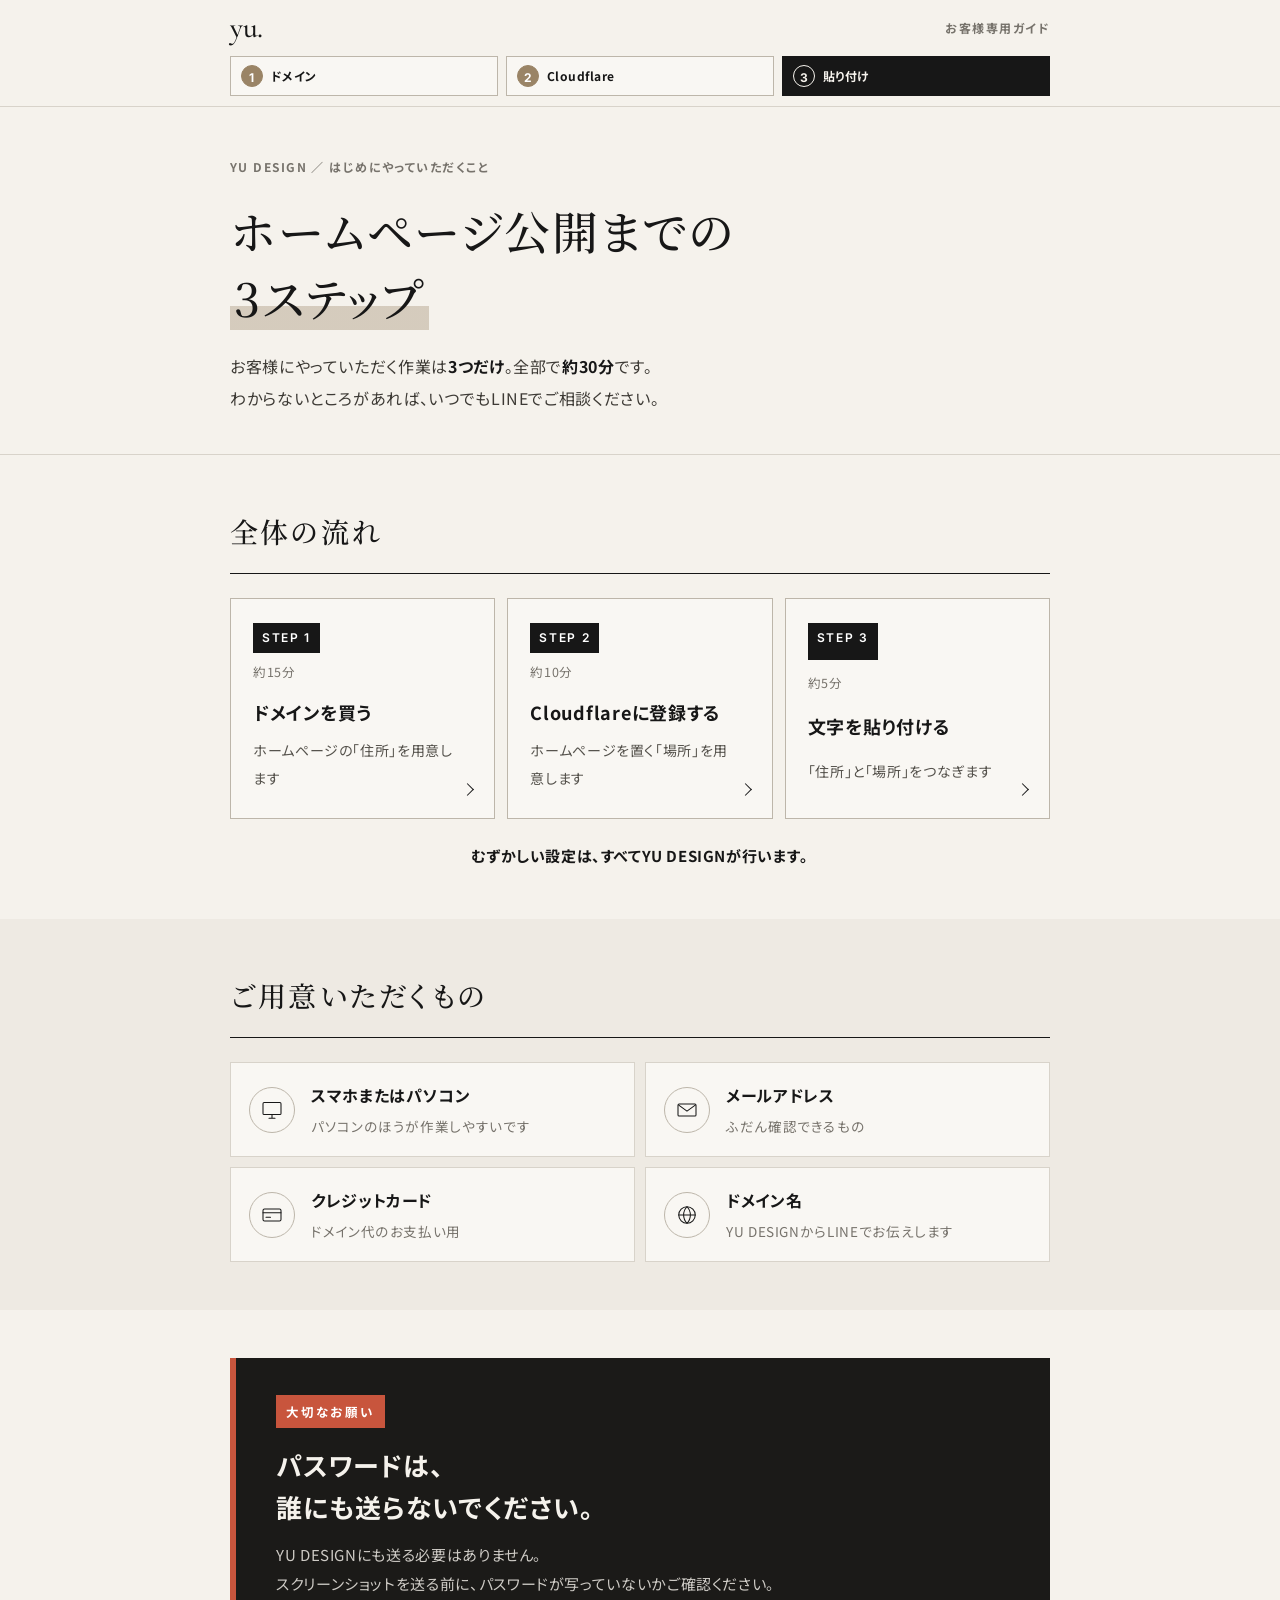
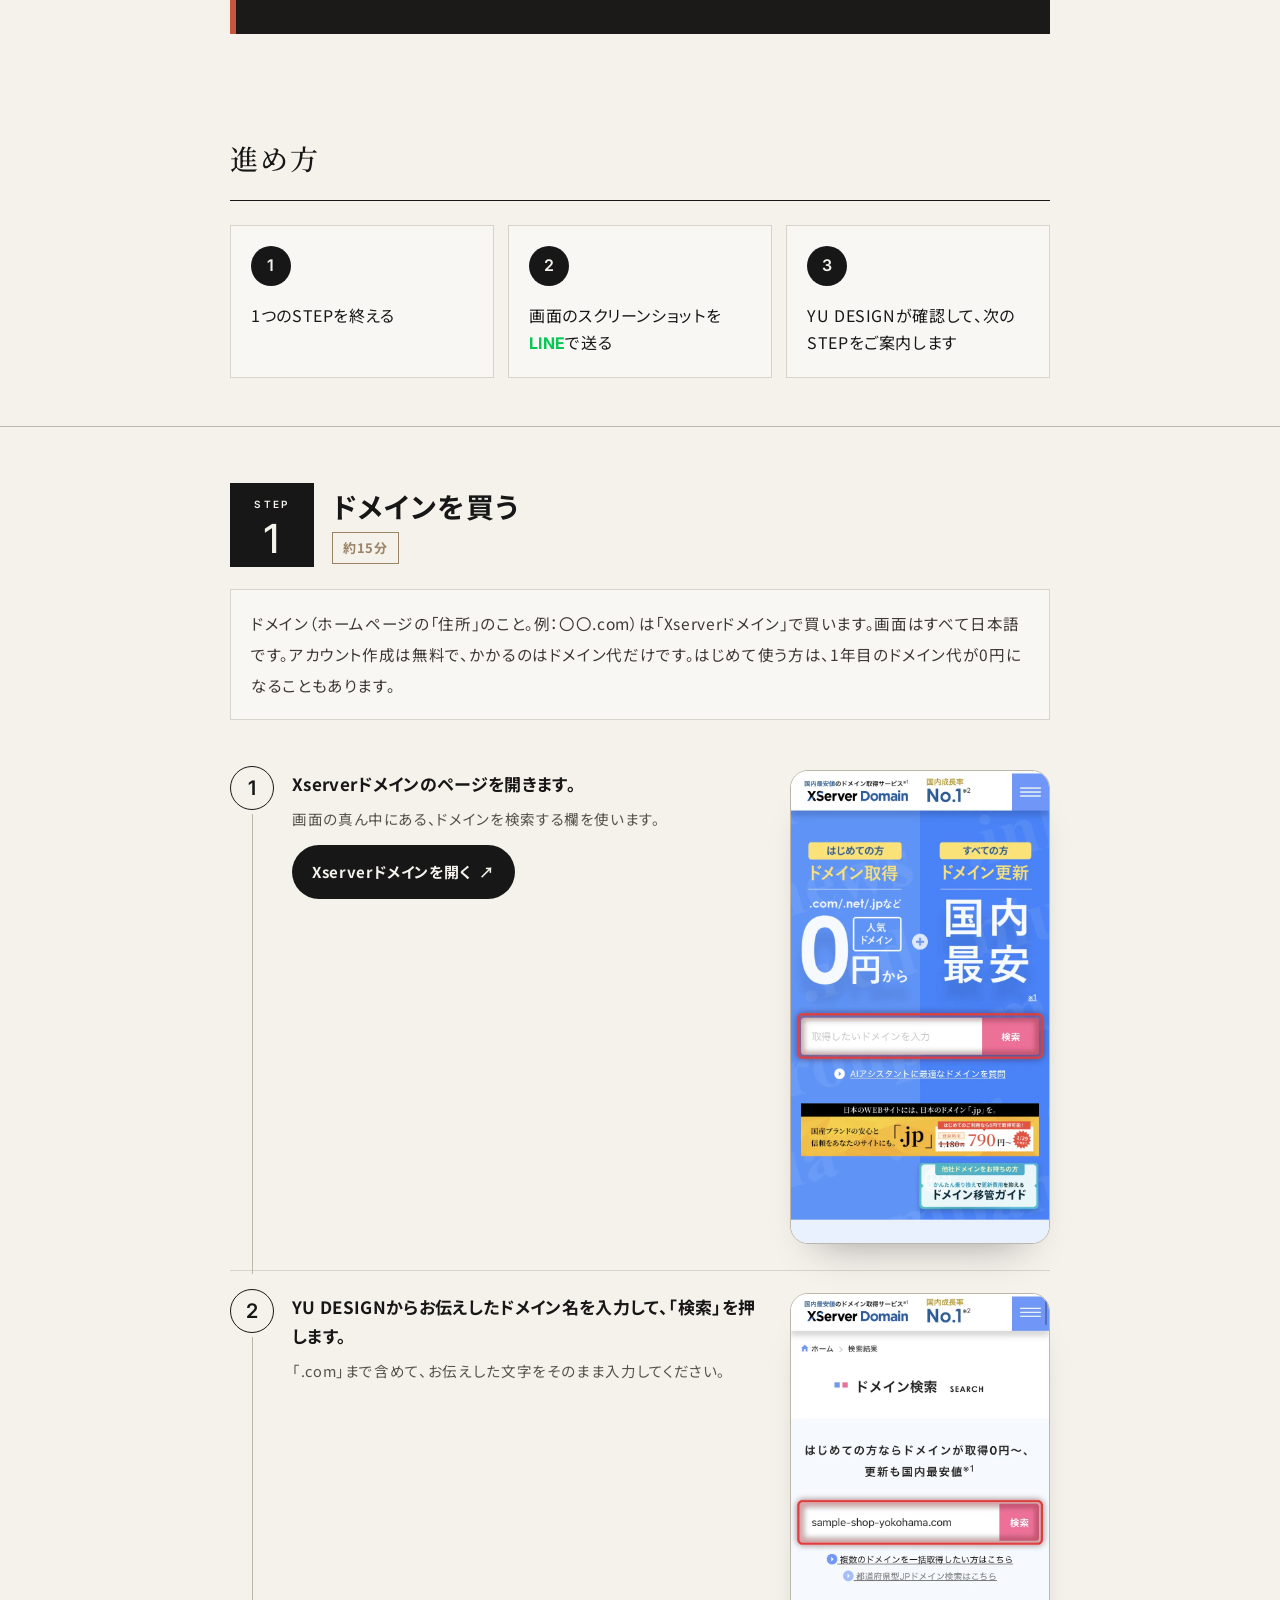
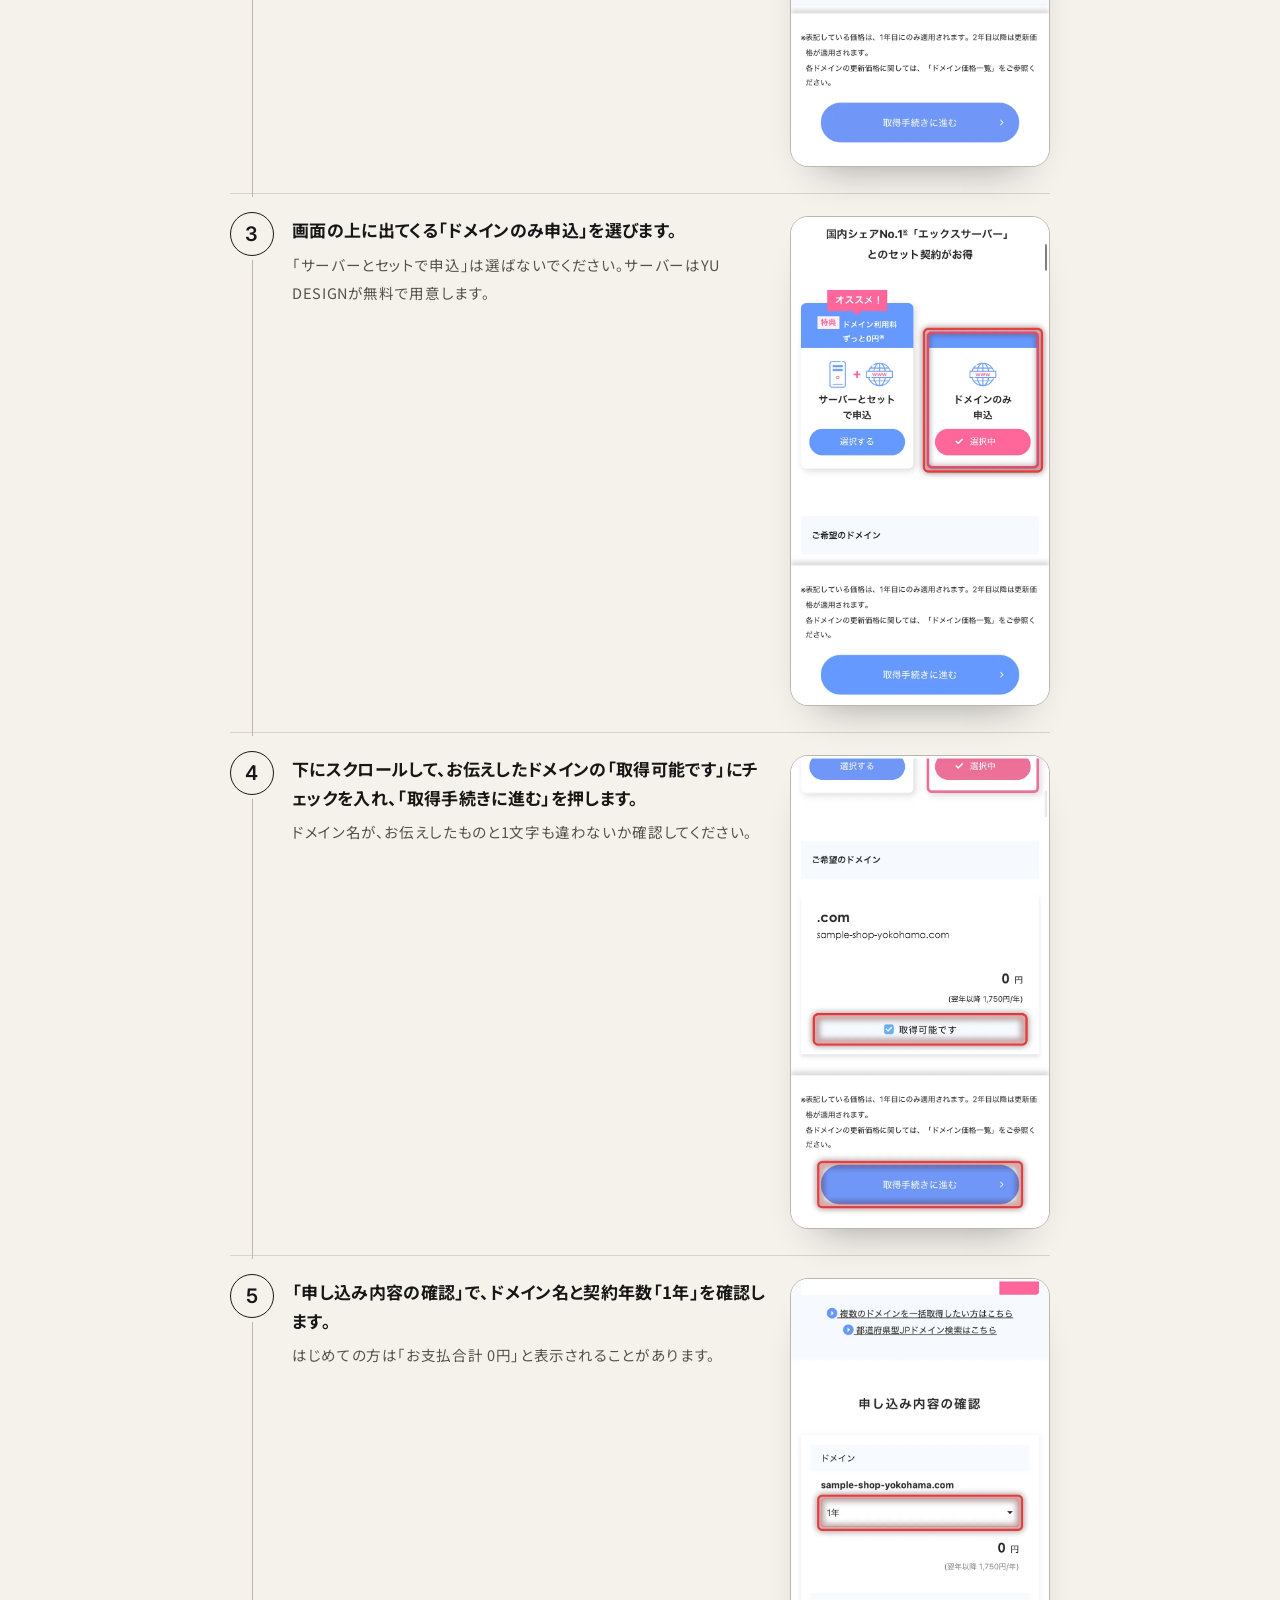
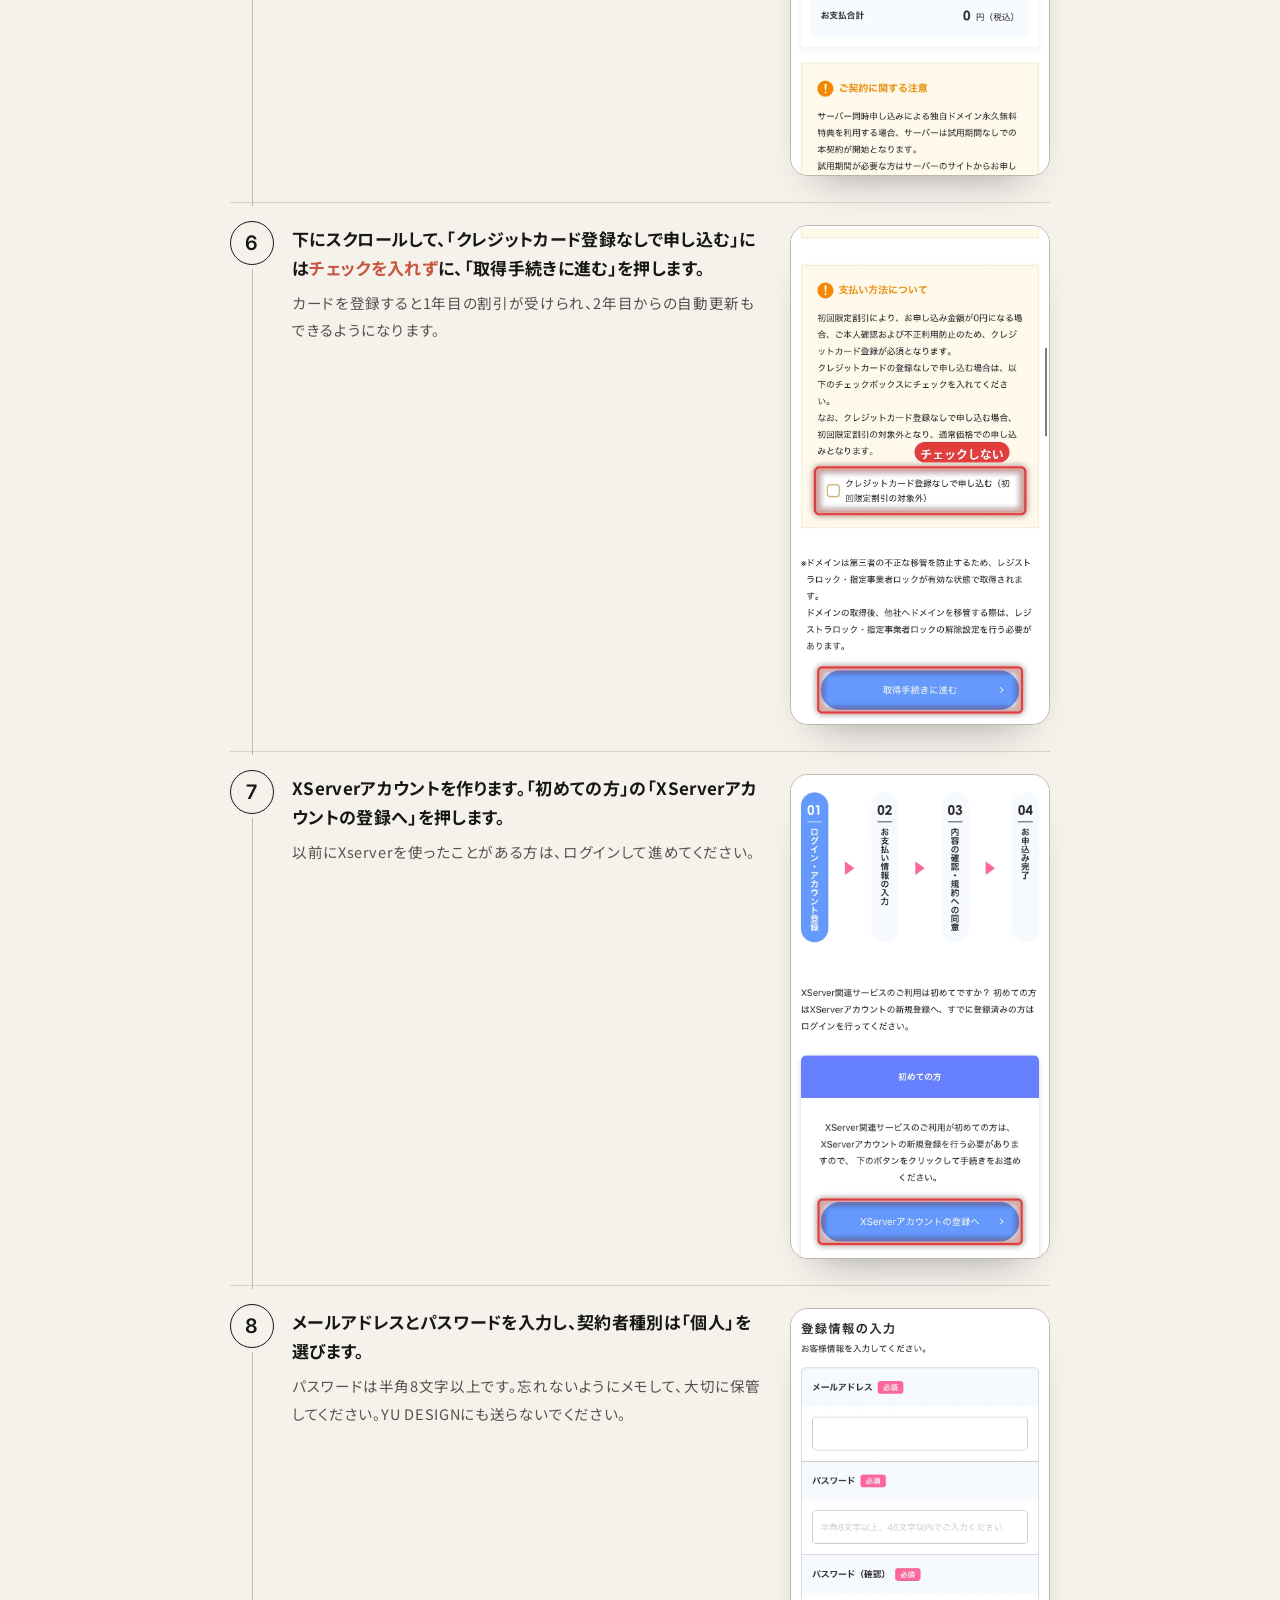
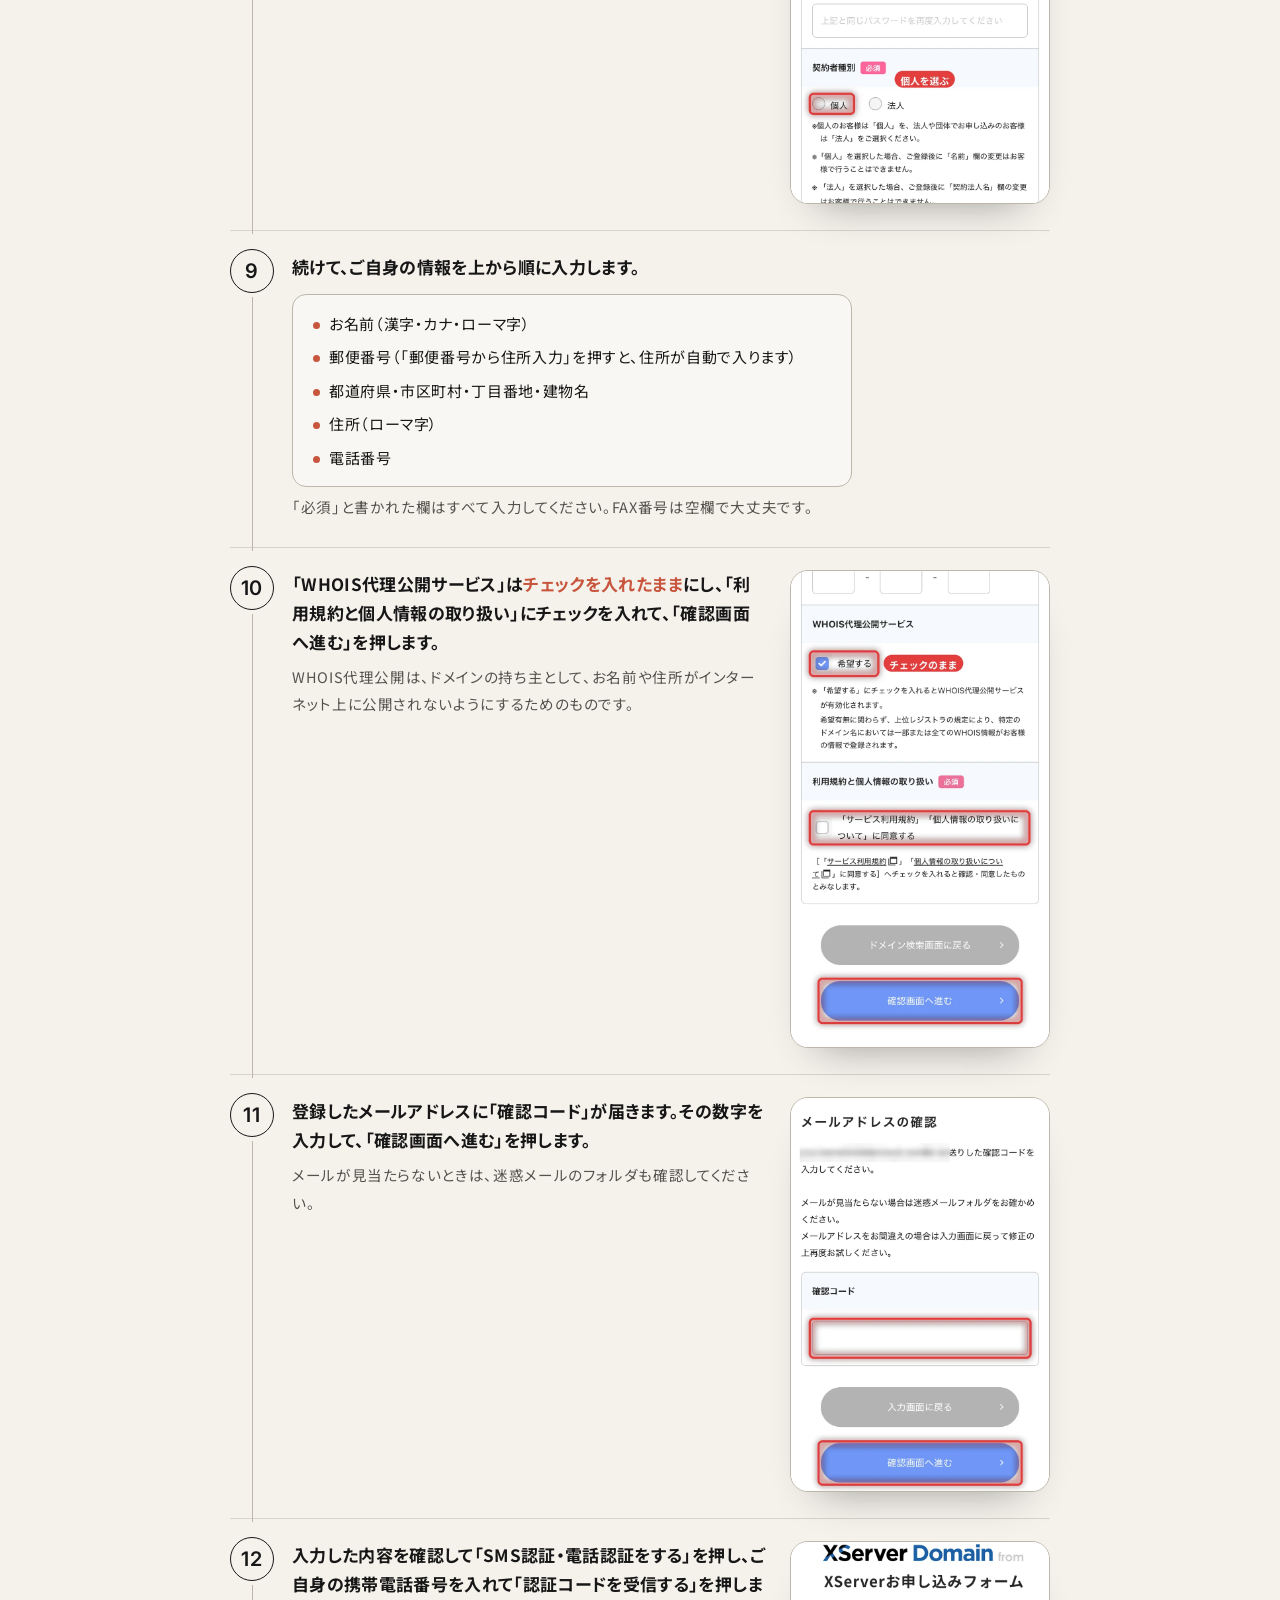
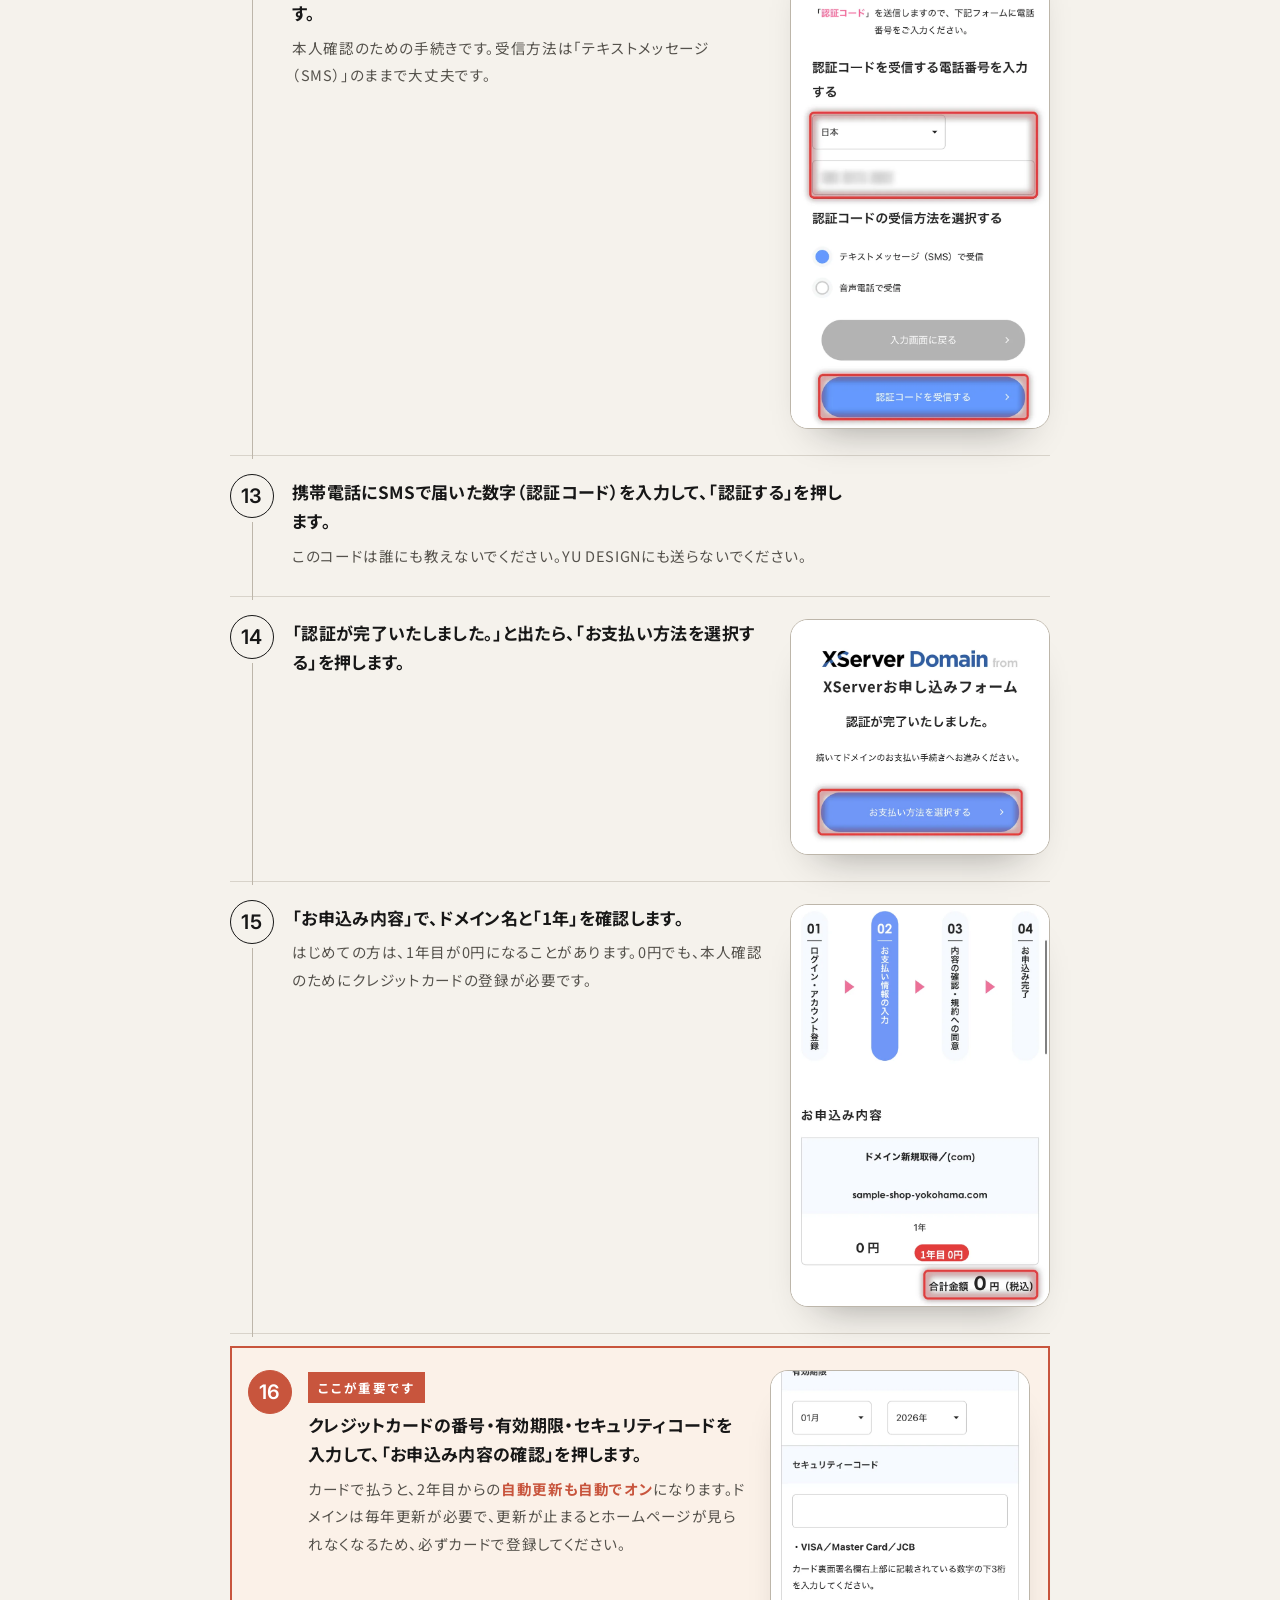
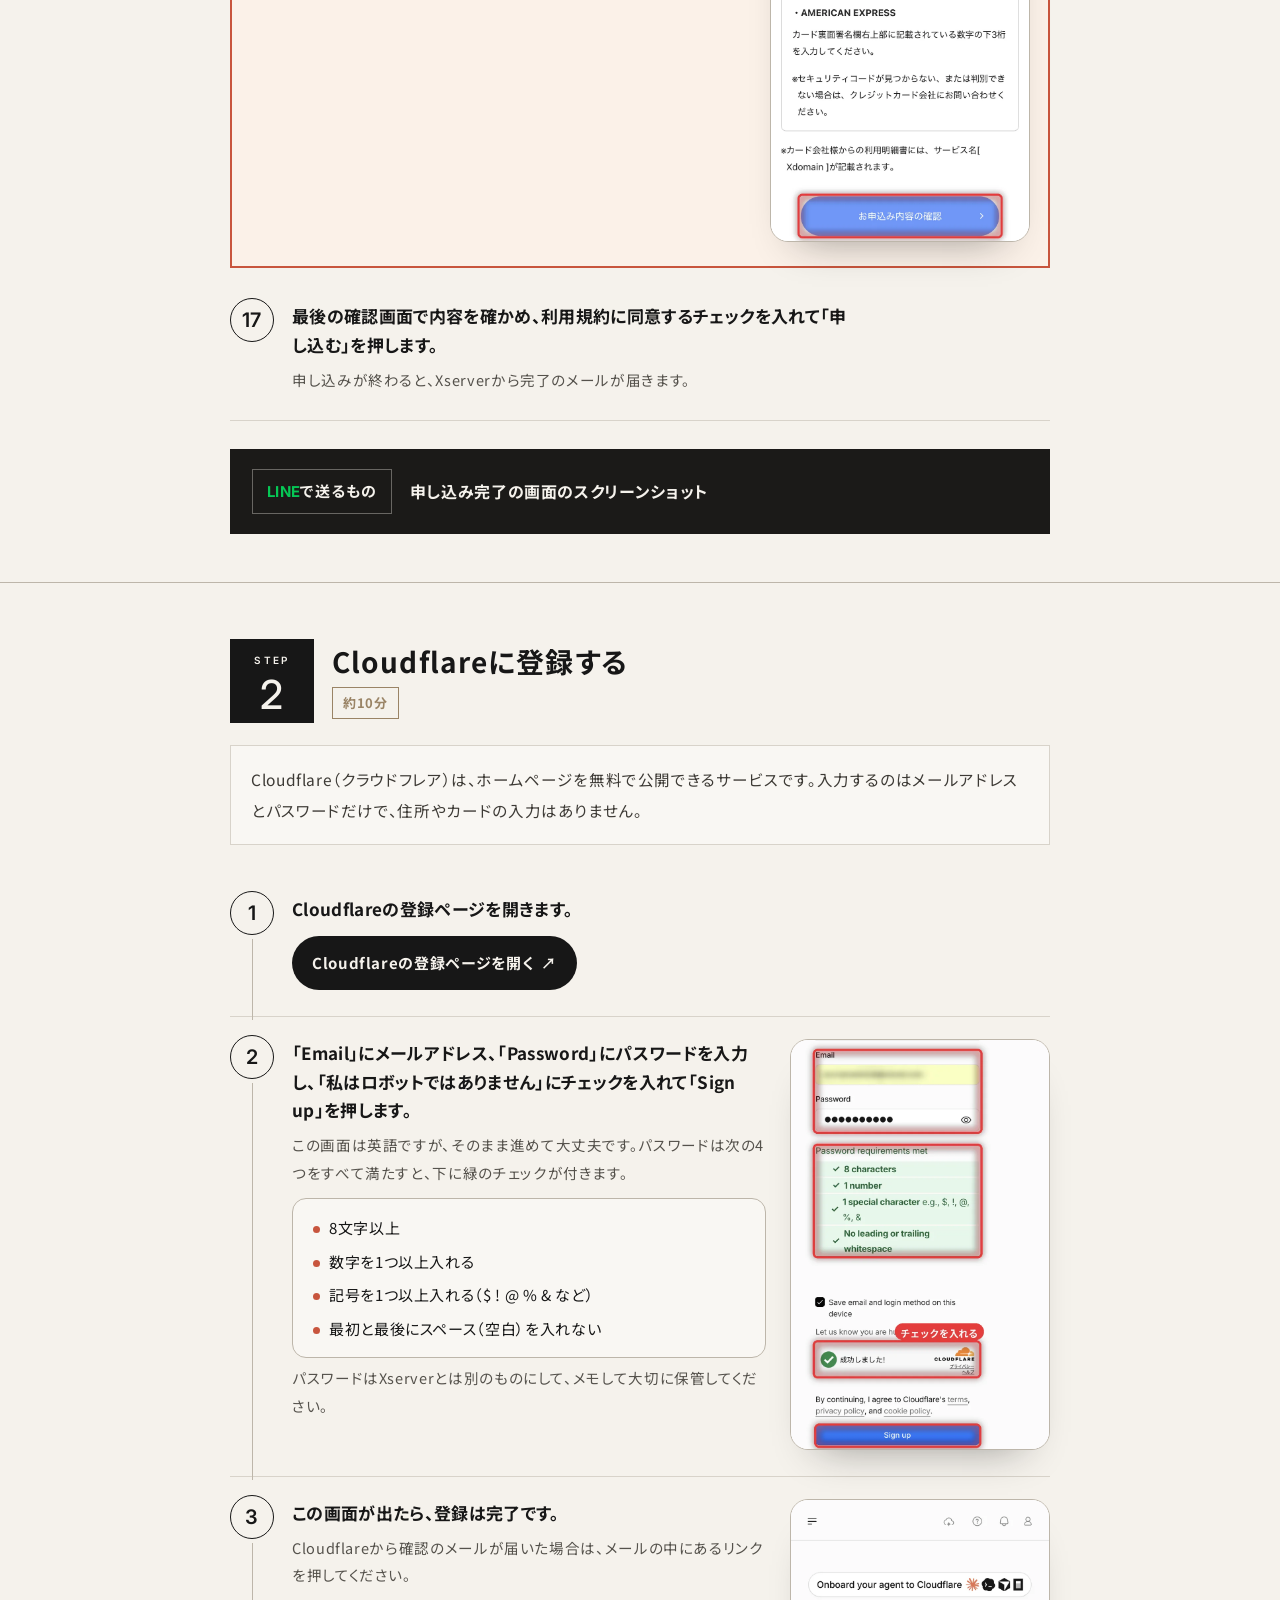
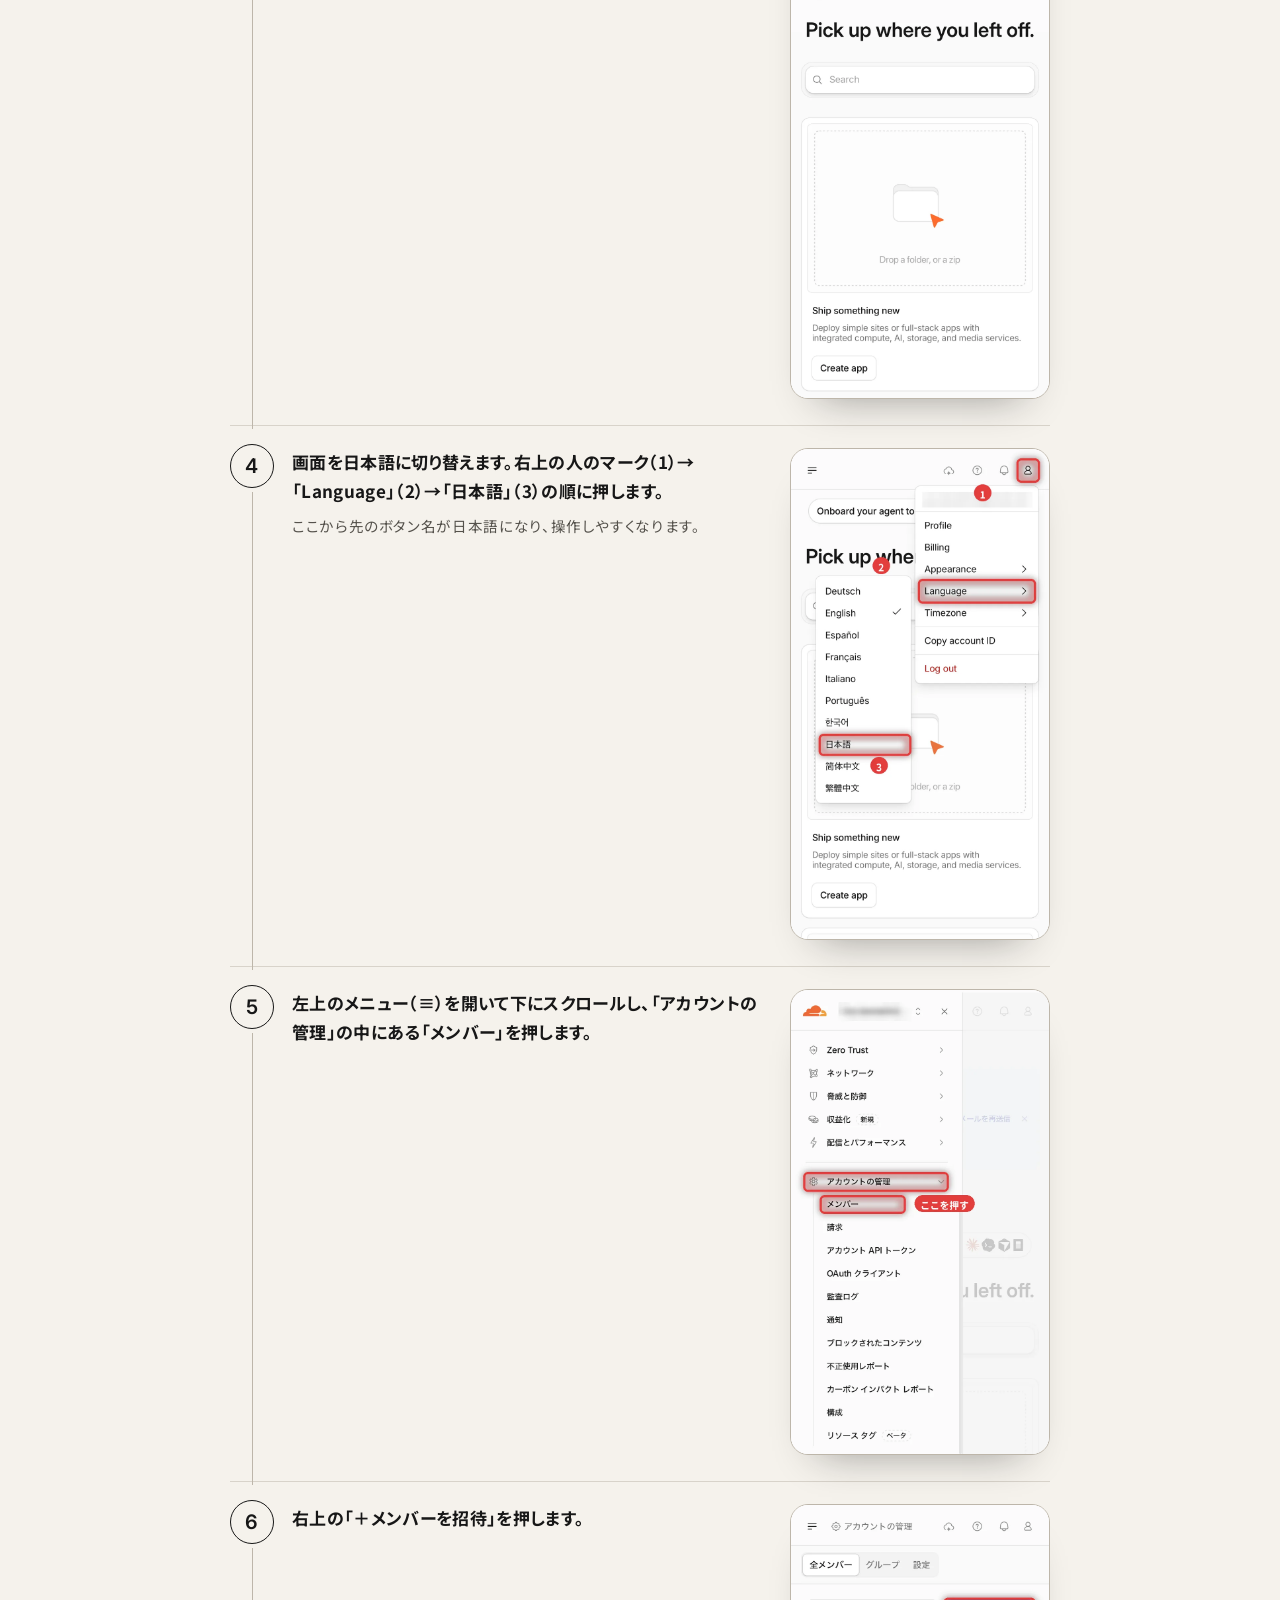
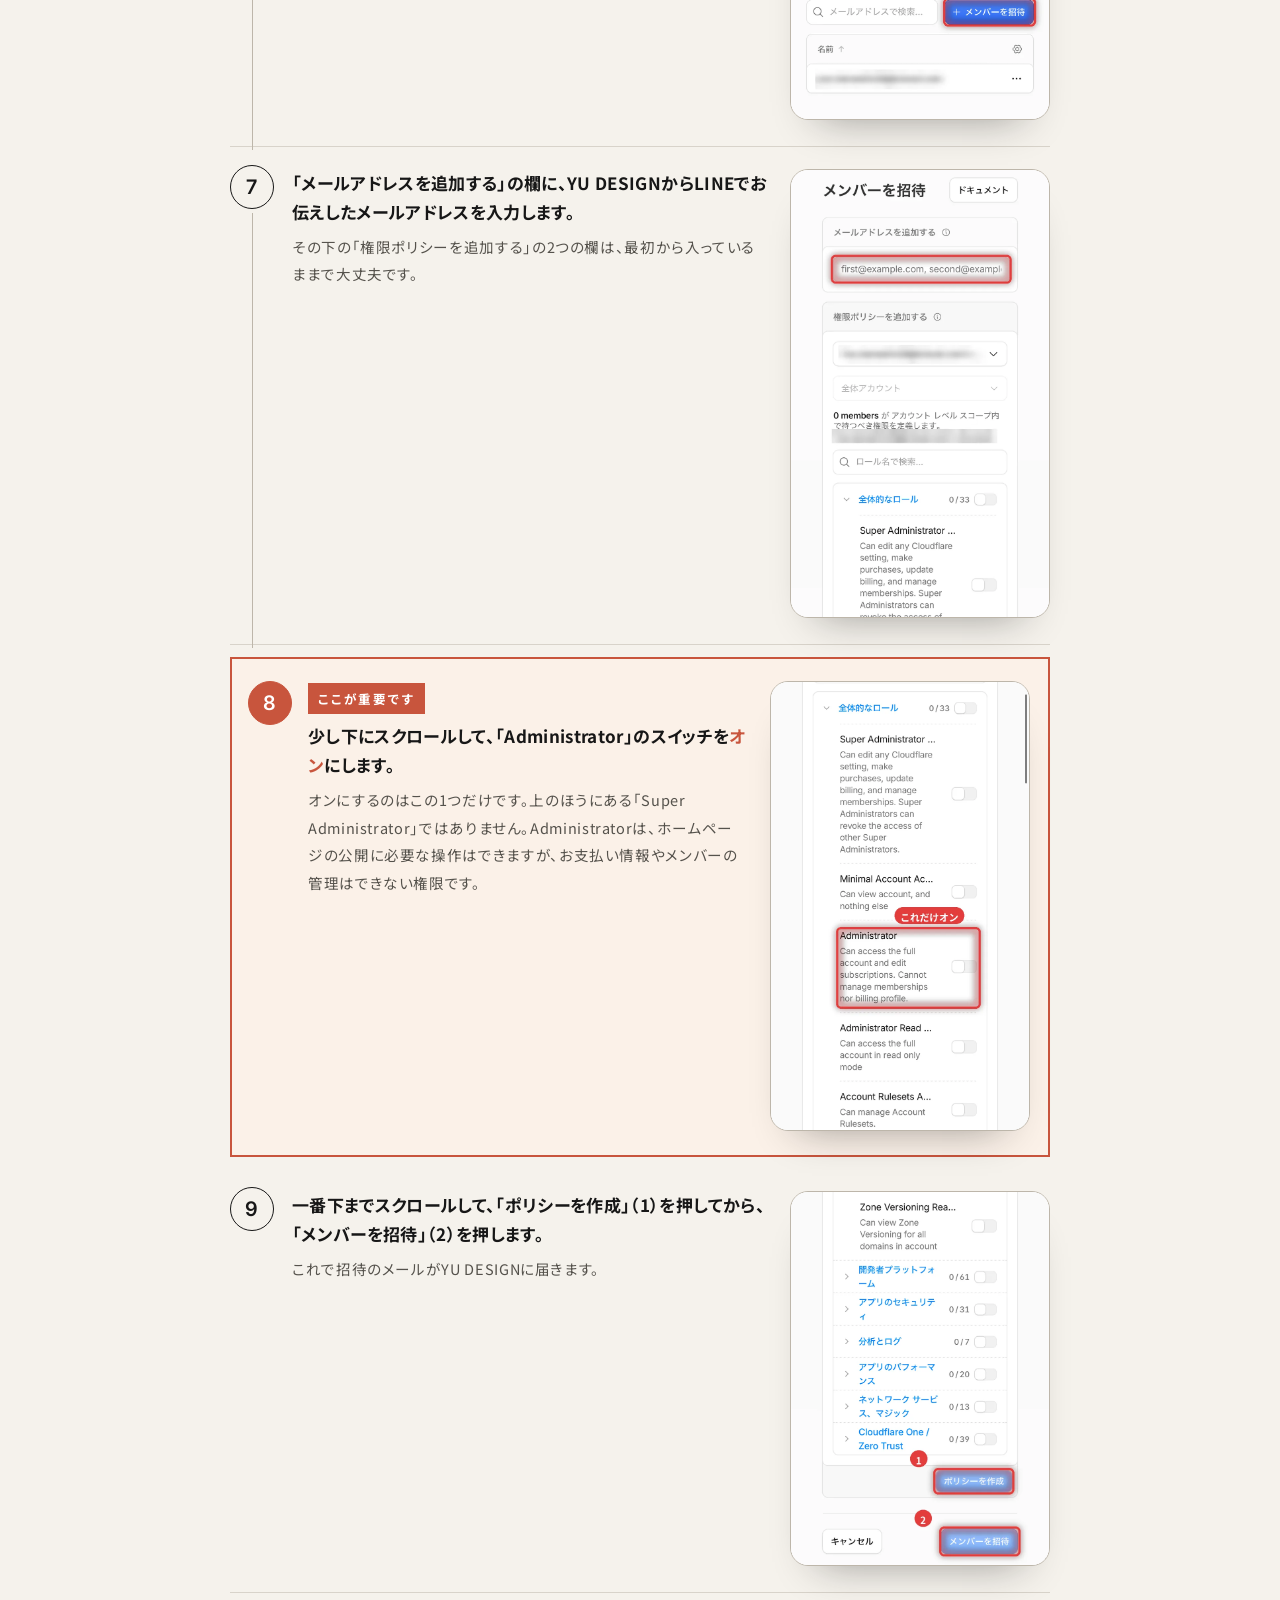
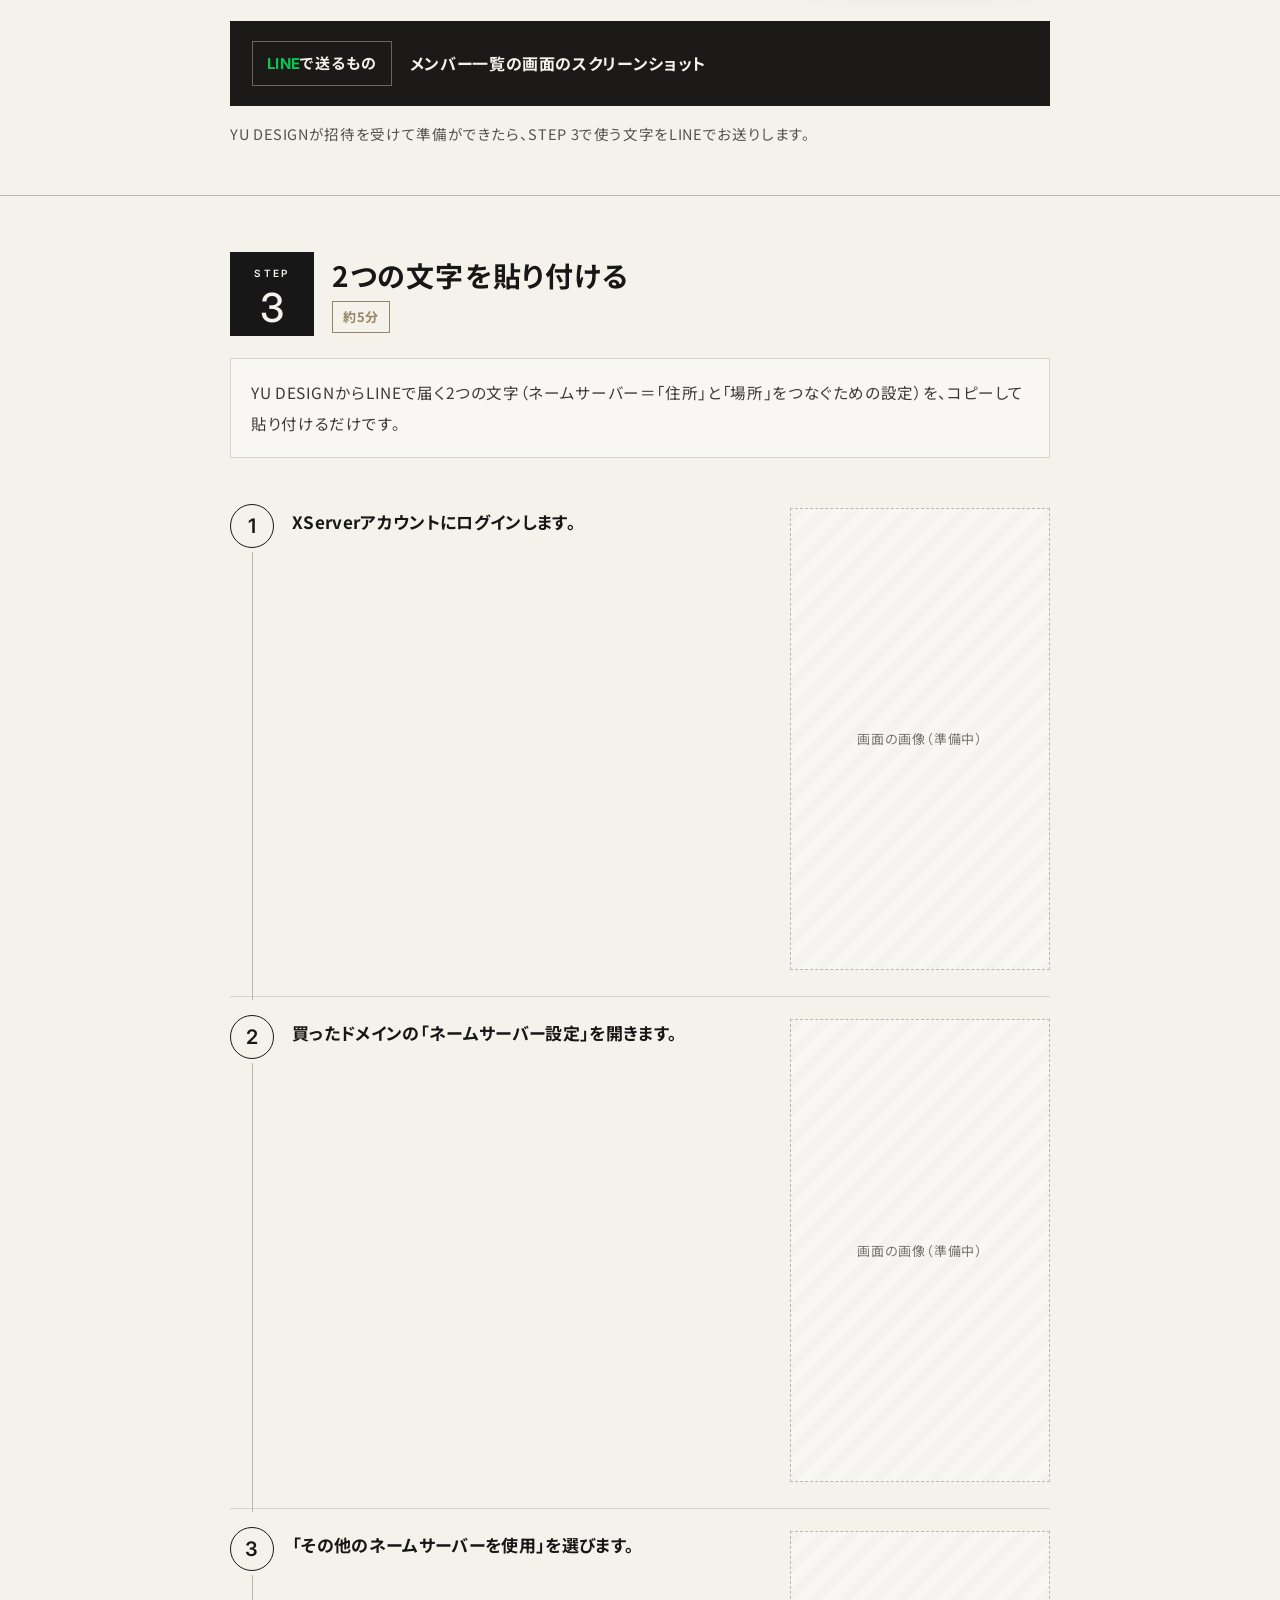
==== commit 50fd2983: "Guide: wording fix Co-Authored-By: Claude Opus 5.5 <noreply@anthropic.com> Claude-Session: https://c" ====
--- a/guide/index.html
+++ b/guide/index.html
@@ -327,7 +327,7 @@
             <div class="g-item__body">
               <p class="g-key">ここが重要です</p>
               <p class="g-item__text">少し下にスクロールして、「Administrator」のスイッチを<em>オン</em>にします。</p>
-              <p class="g-item__sub">オンにするのはこの1つだけです。すぐ上の「Super Administrator」ではありません。Administratorは、ホームページの公開に必要な操作はできますが、お支払い情報やメンバーの管理はできない権限です。</p>
+              <p class="g-item__sub">オンにするのはこの1つだけです。上のほうにある「Super Administrator」ではありません。Administratorは、ホームページの公開に必要な操作はできますが、お支払い情報やメンバーの管理はできない権限です。</p>
             </div>
             <figure class="g-shot g-shot--img"><img src="images/step2-8.webp?v=1" alt="権限の一覧。「Administrator」の行が赤い枠で囲まれ、「これだけオン」と表示されている" width="780" height="1353" loading="lazy" decoding="async"></figure>
           </li>
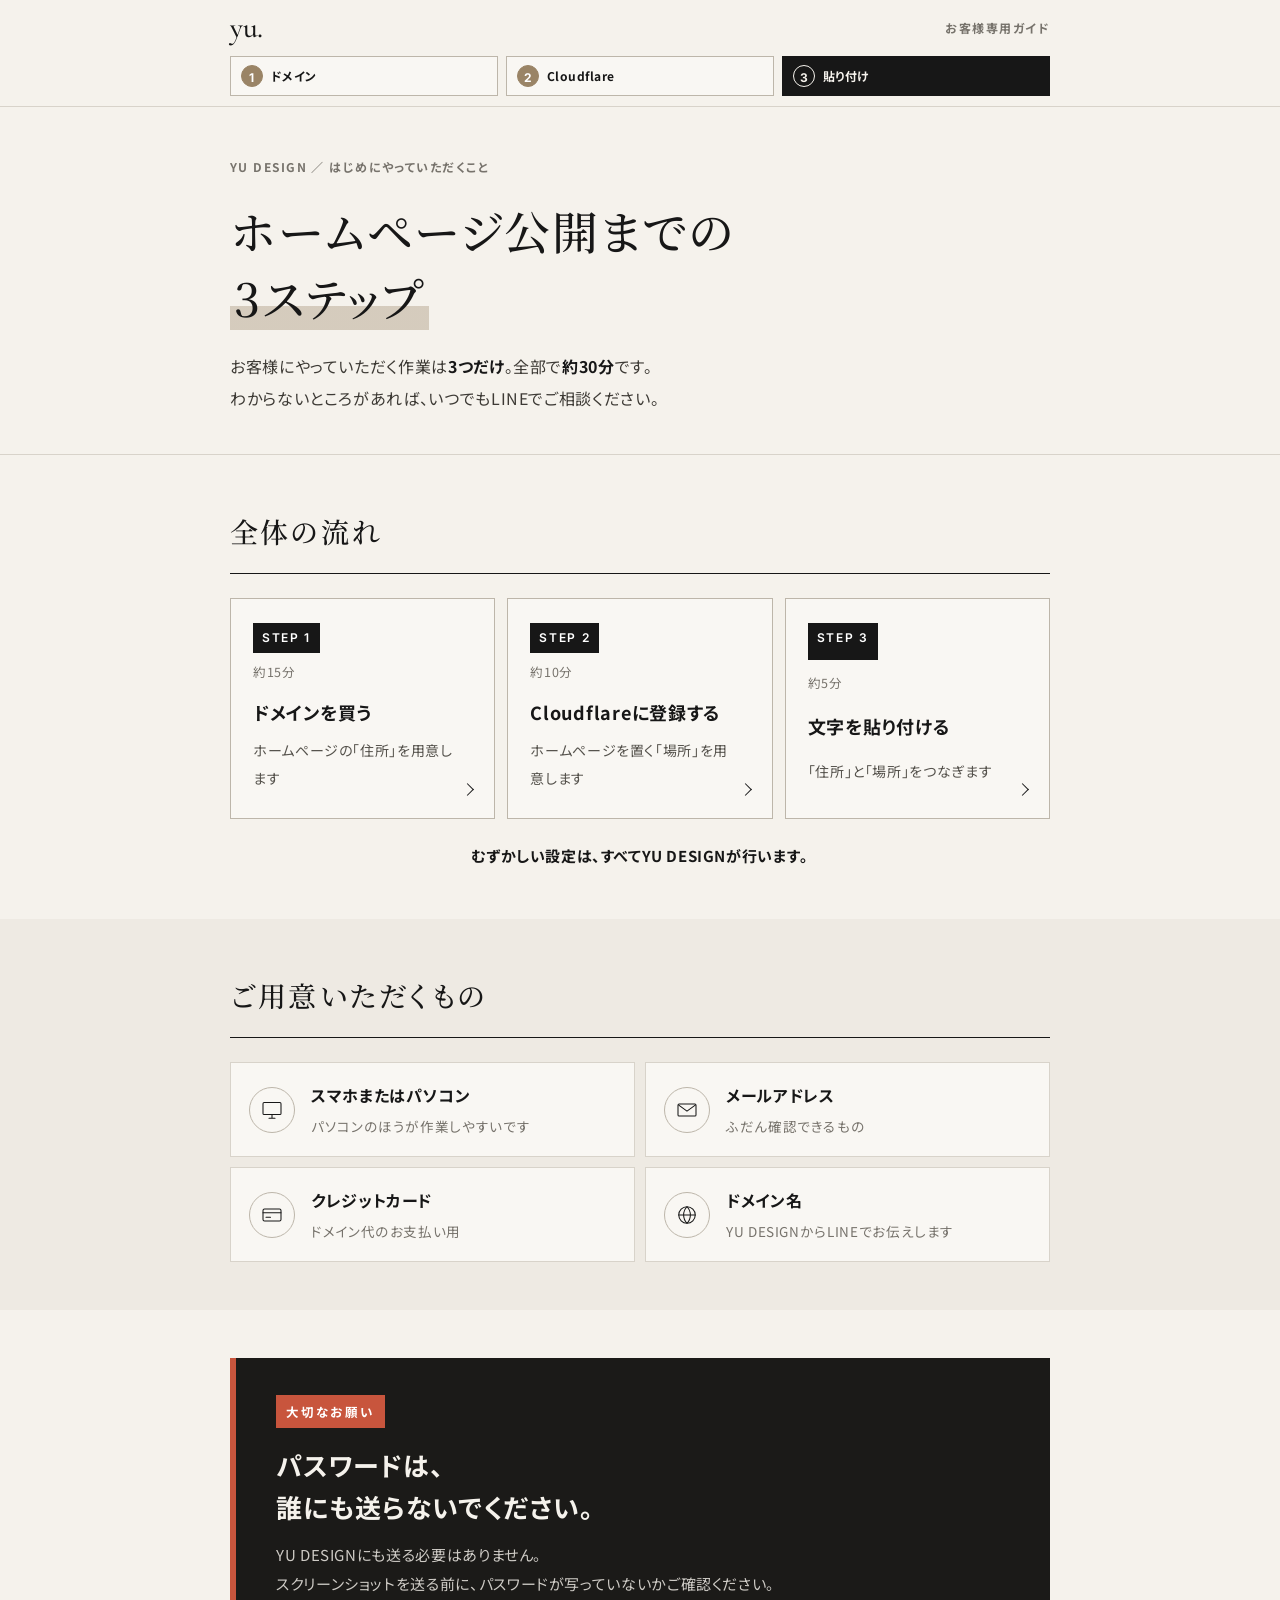
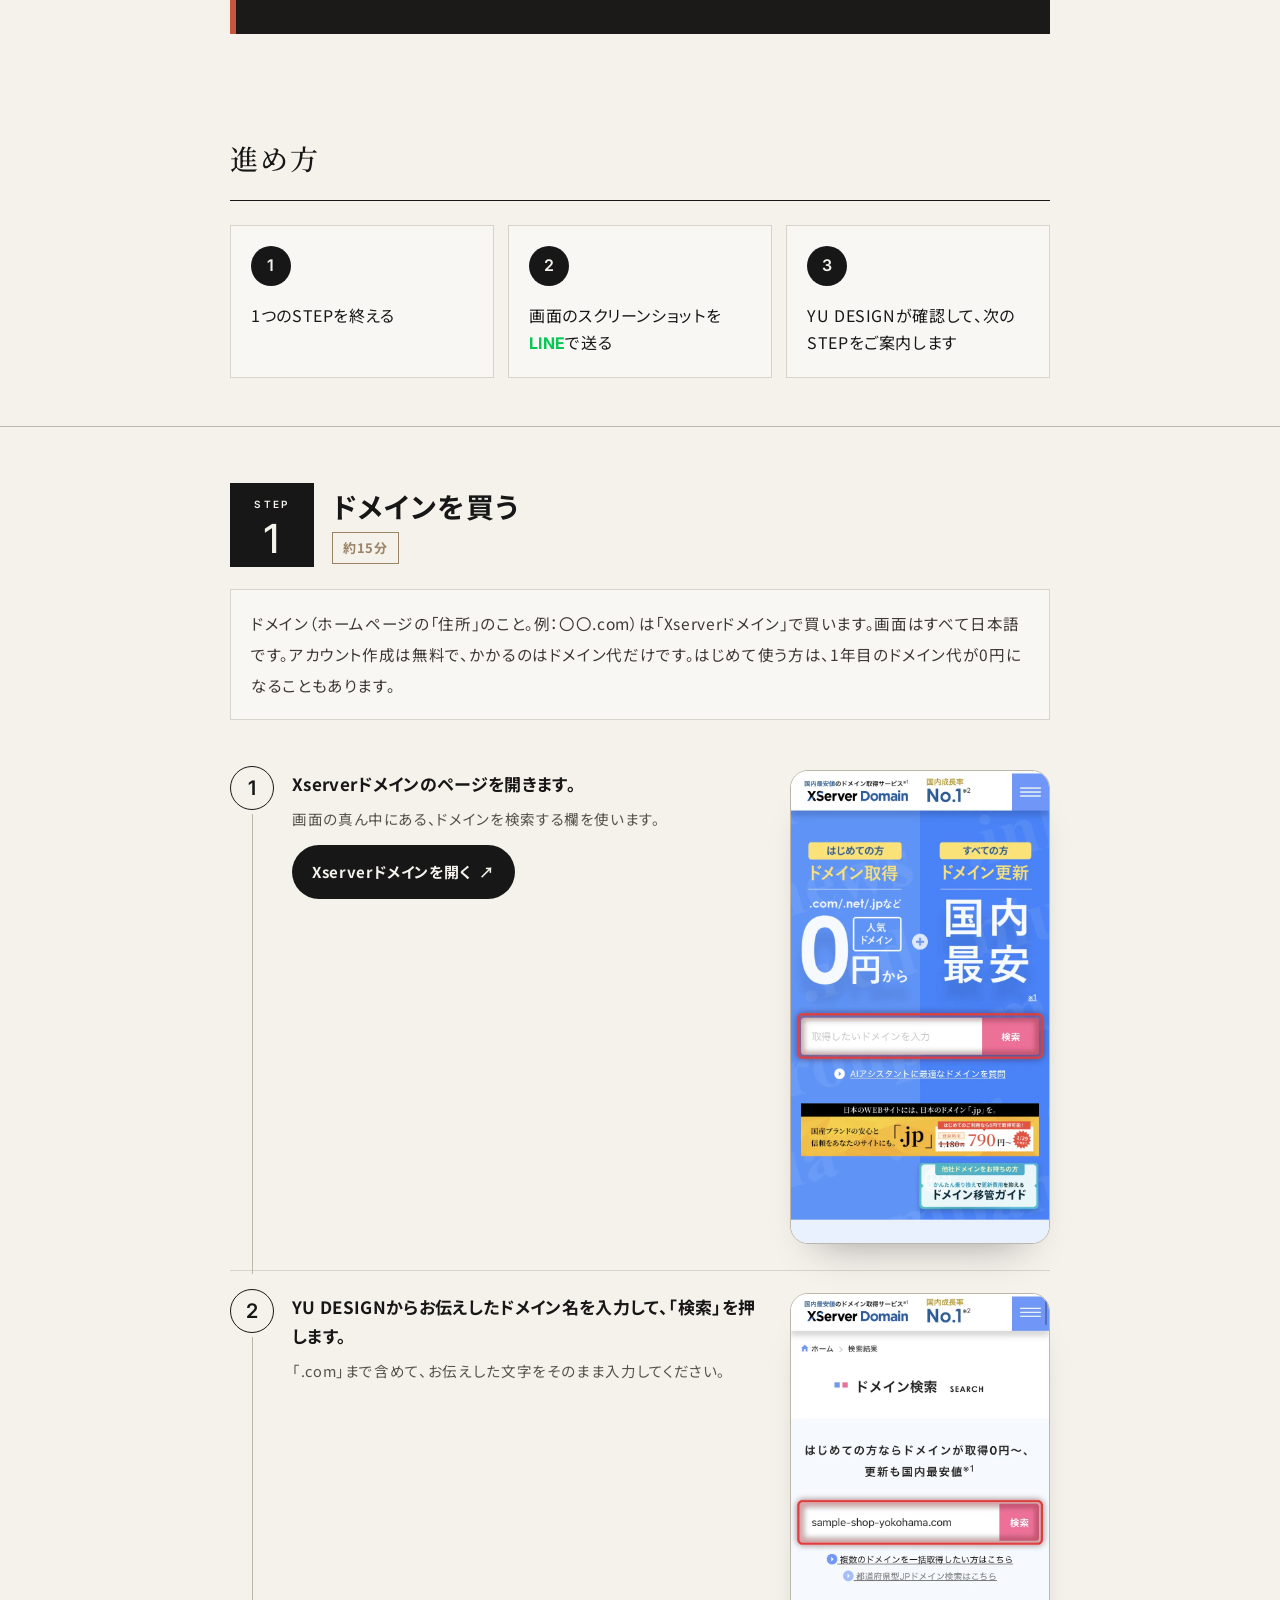
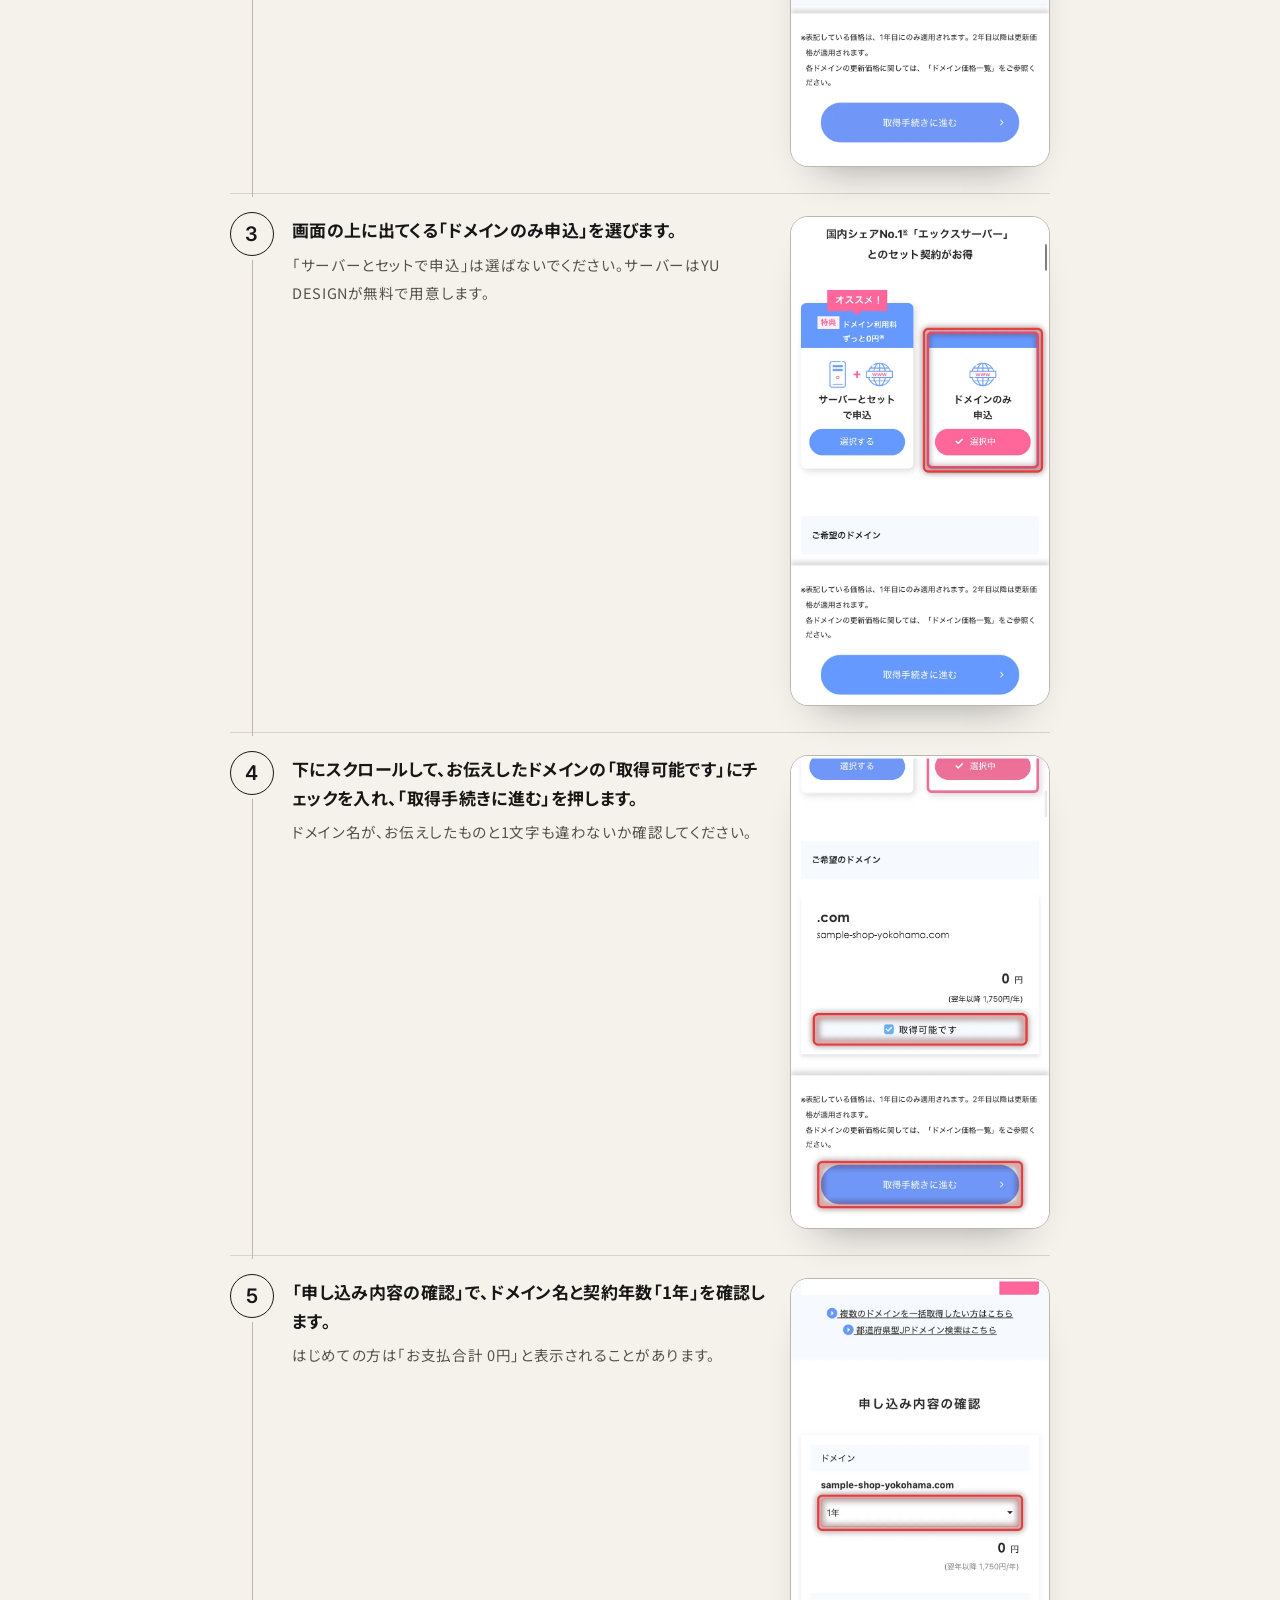
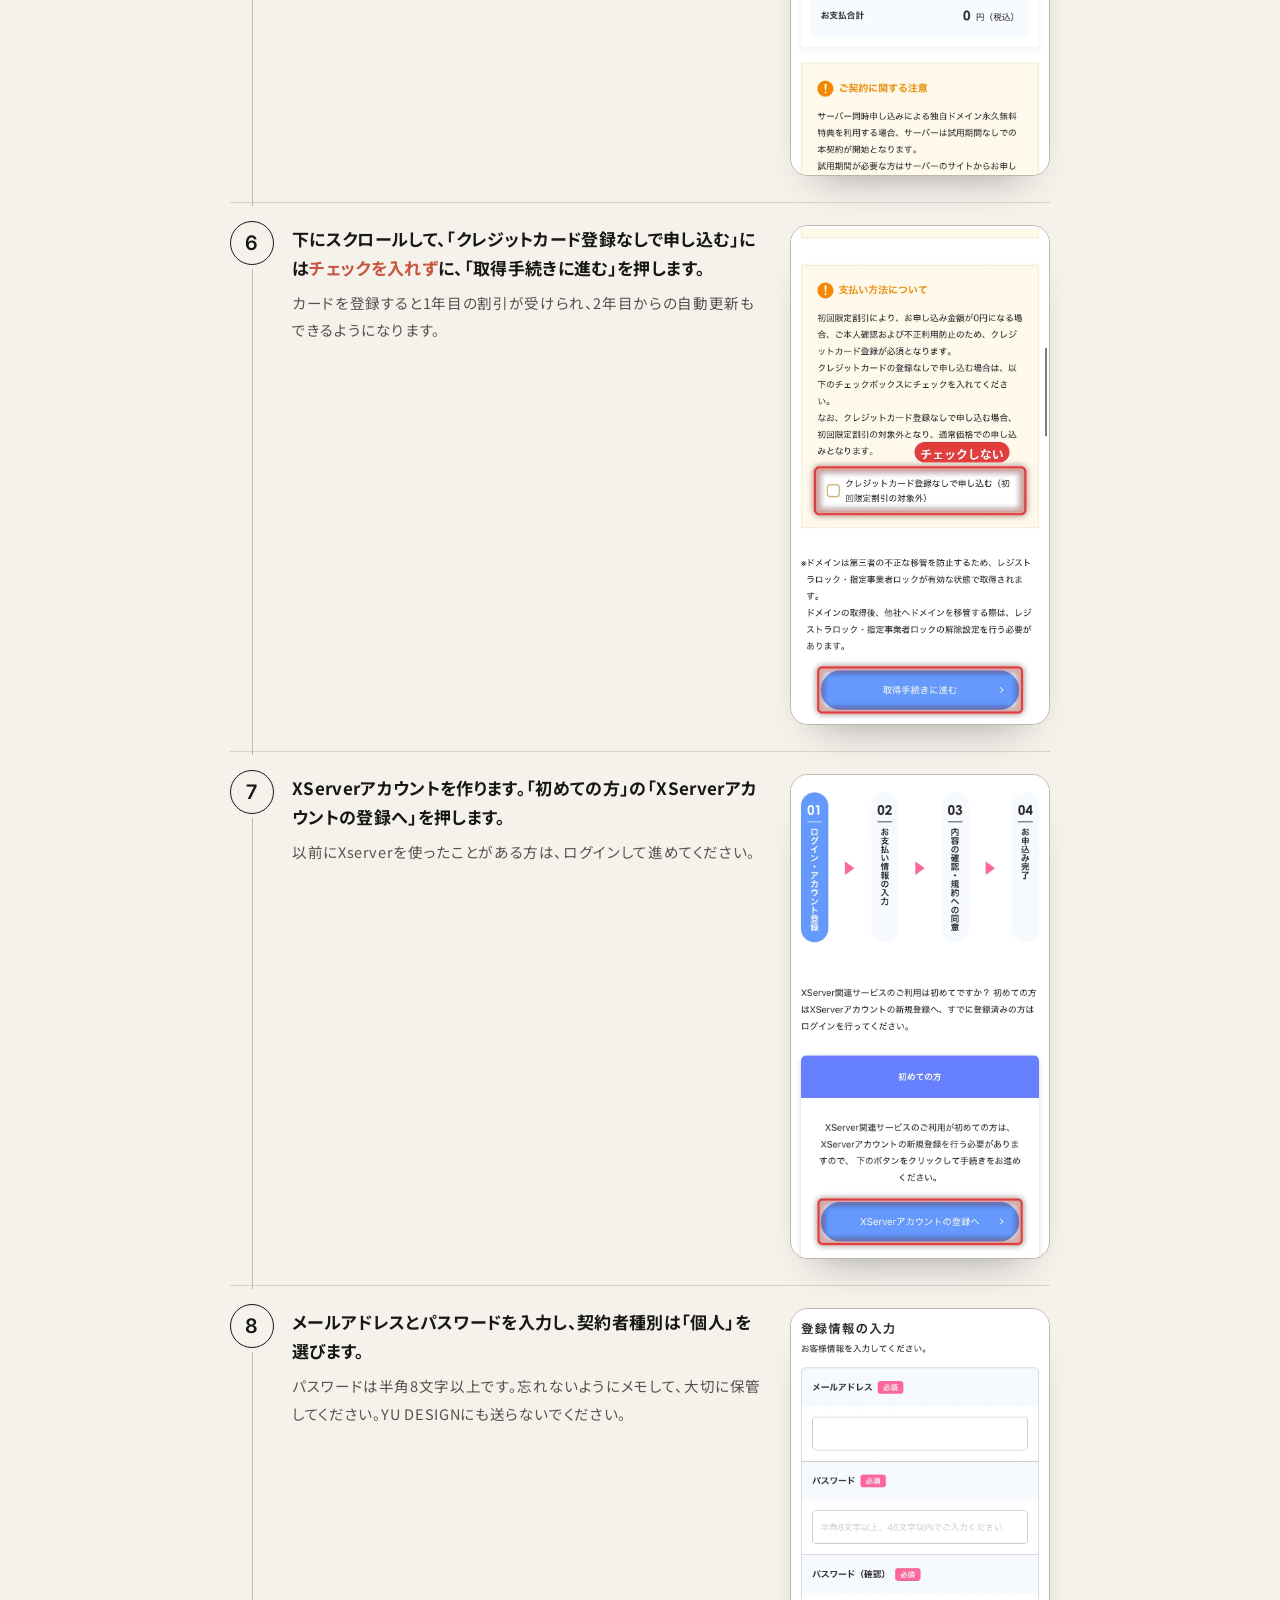
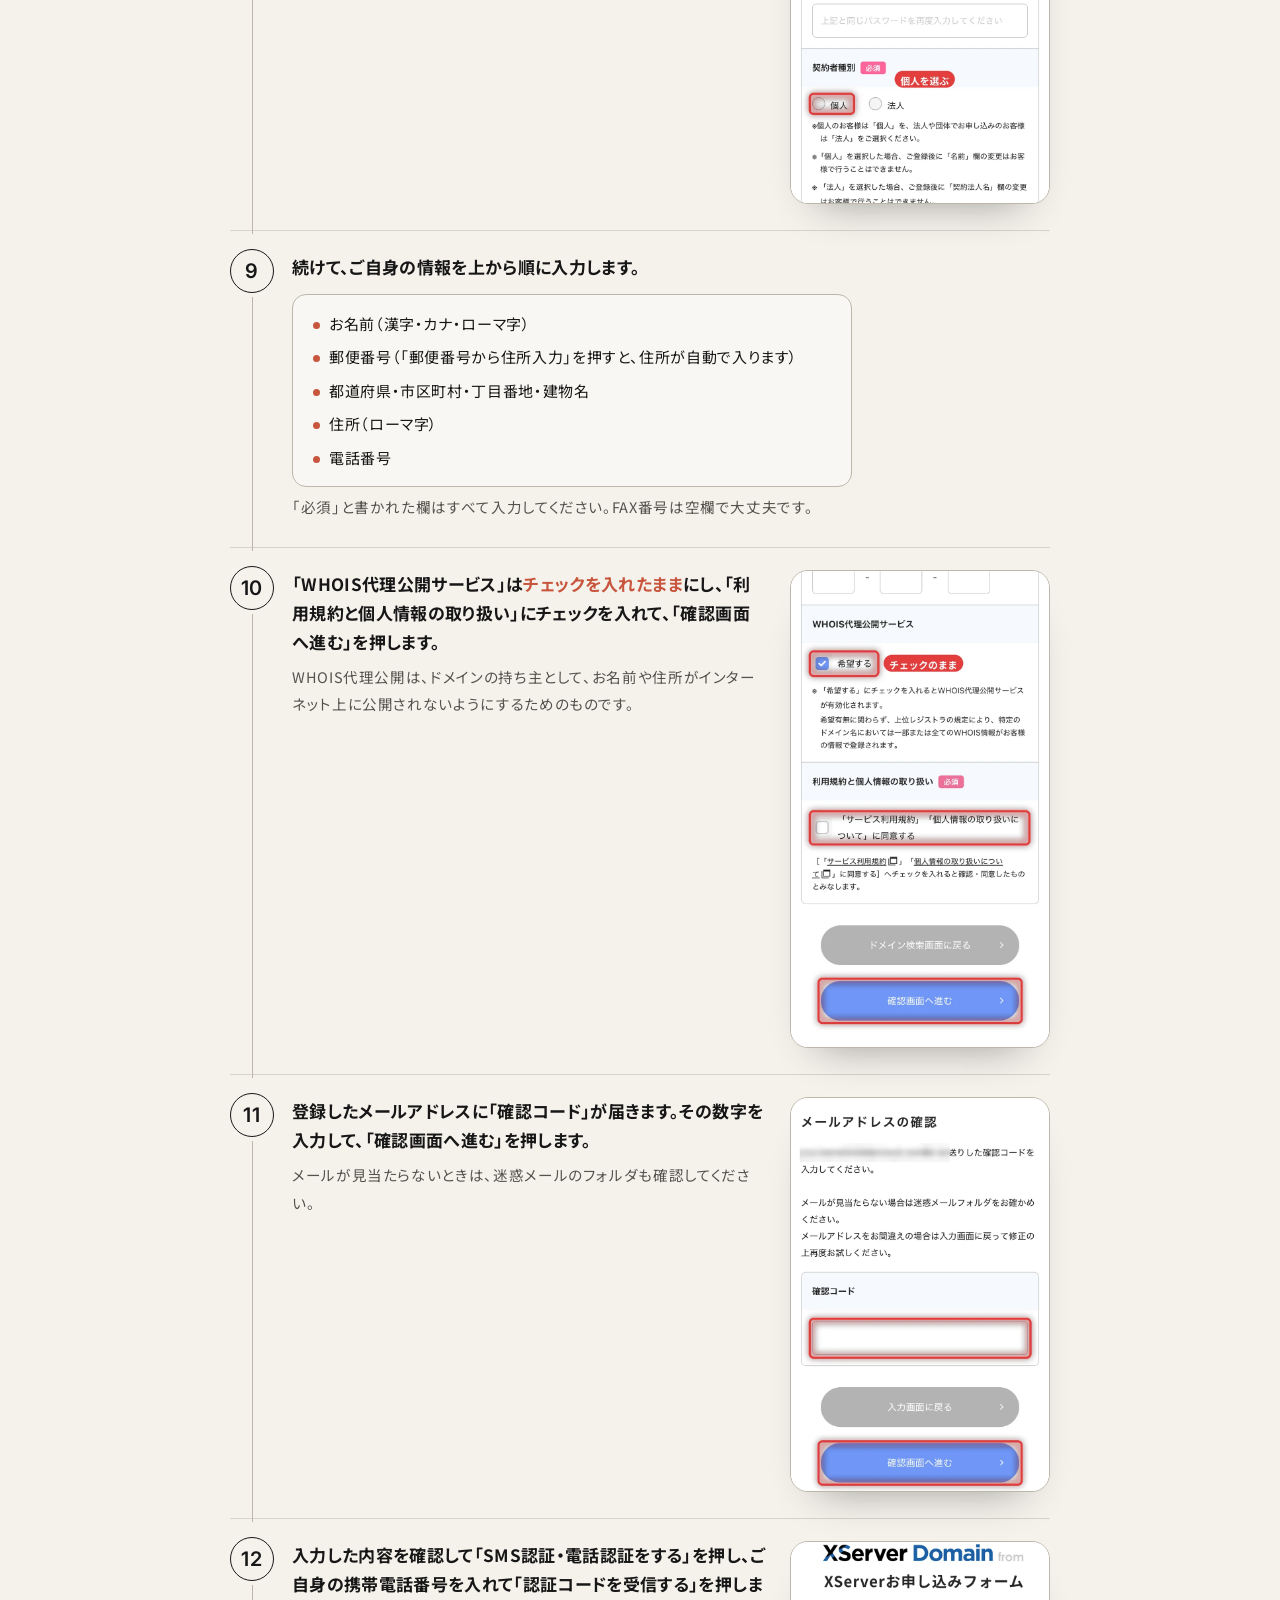
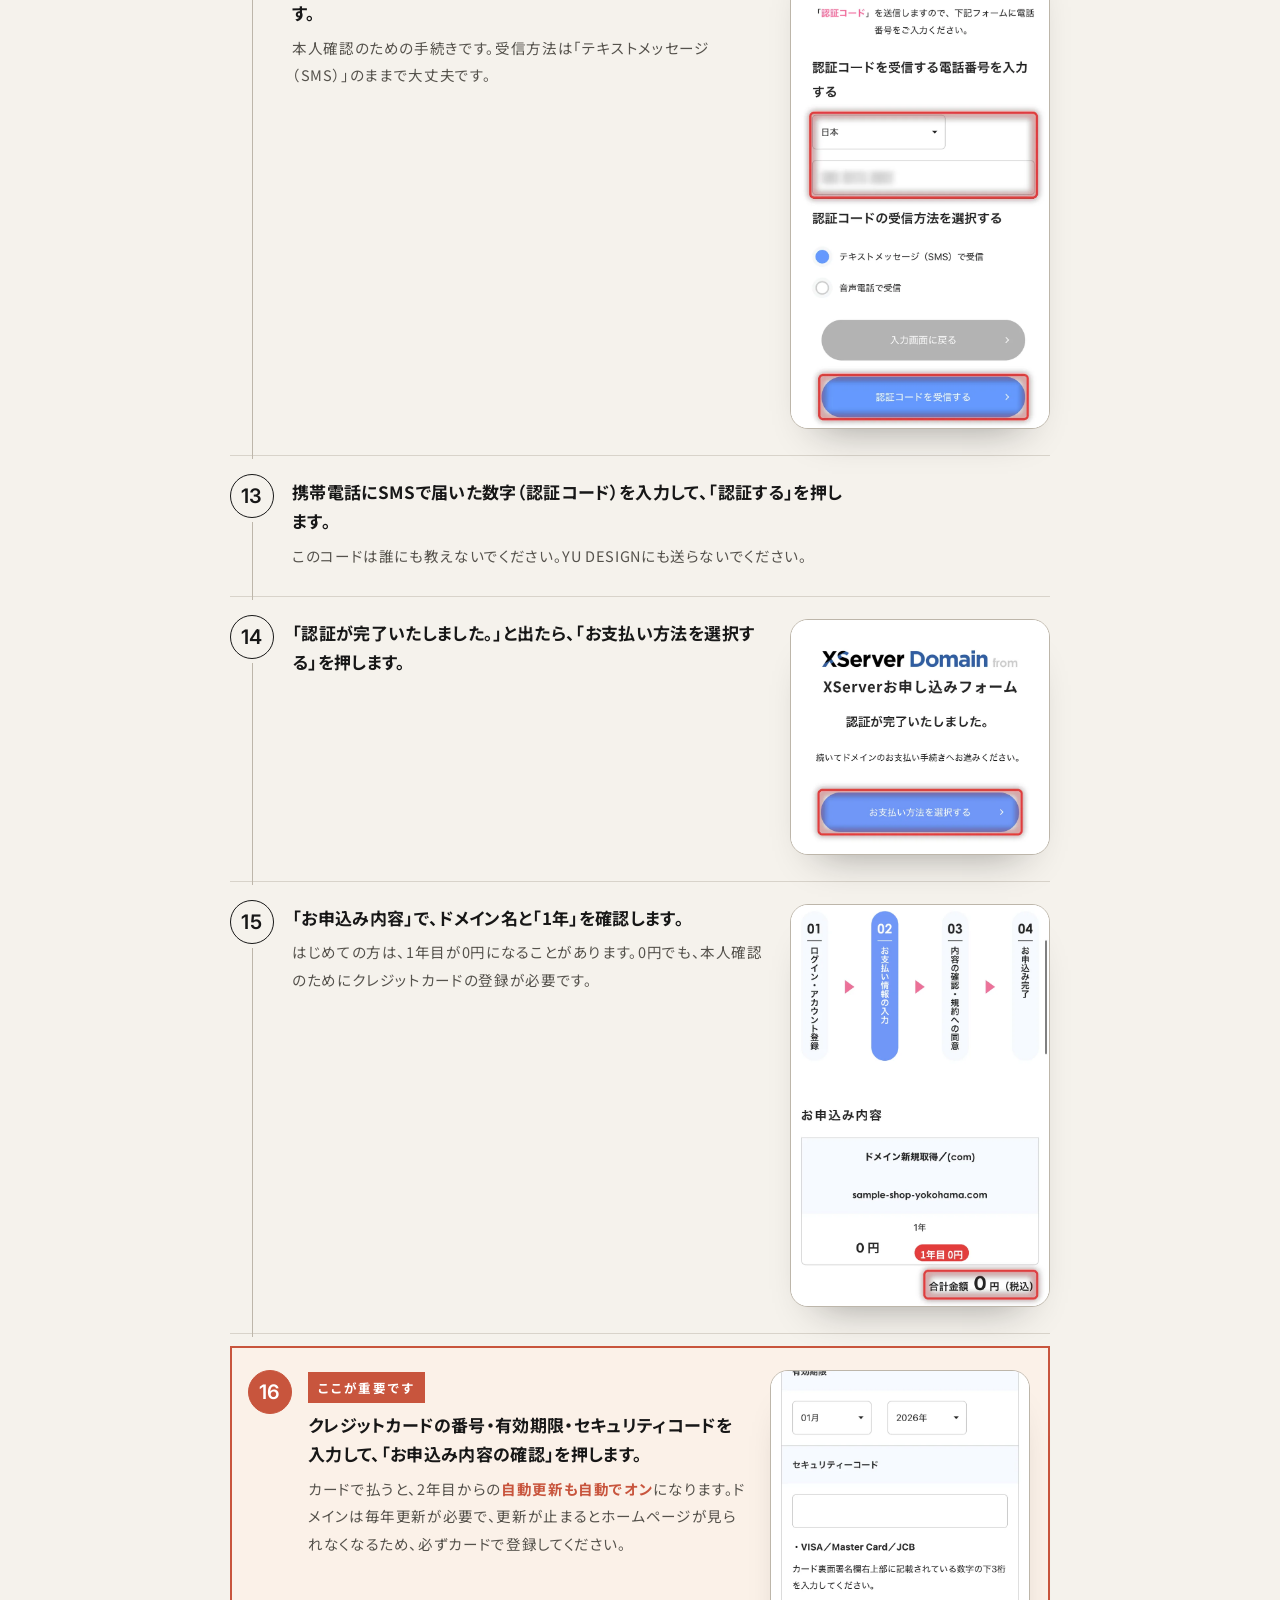
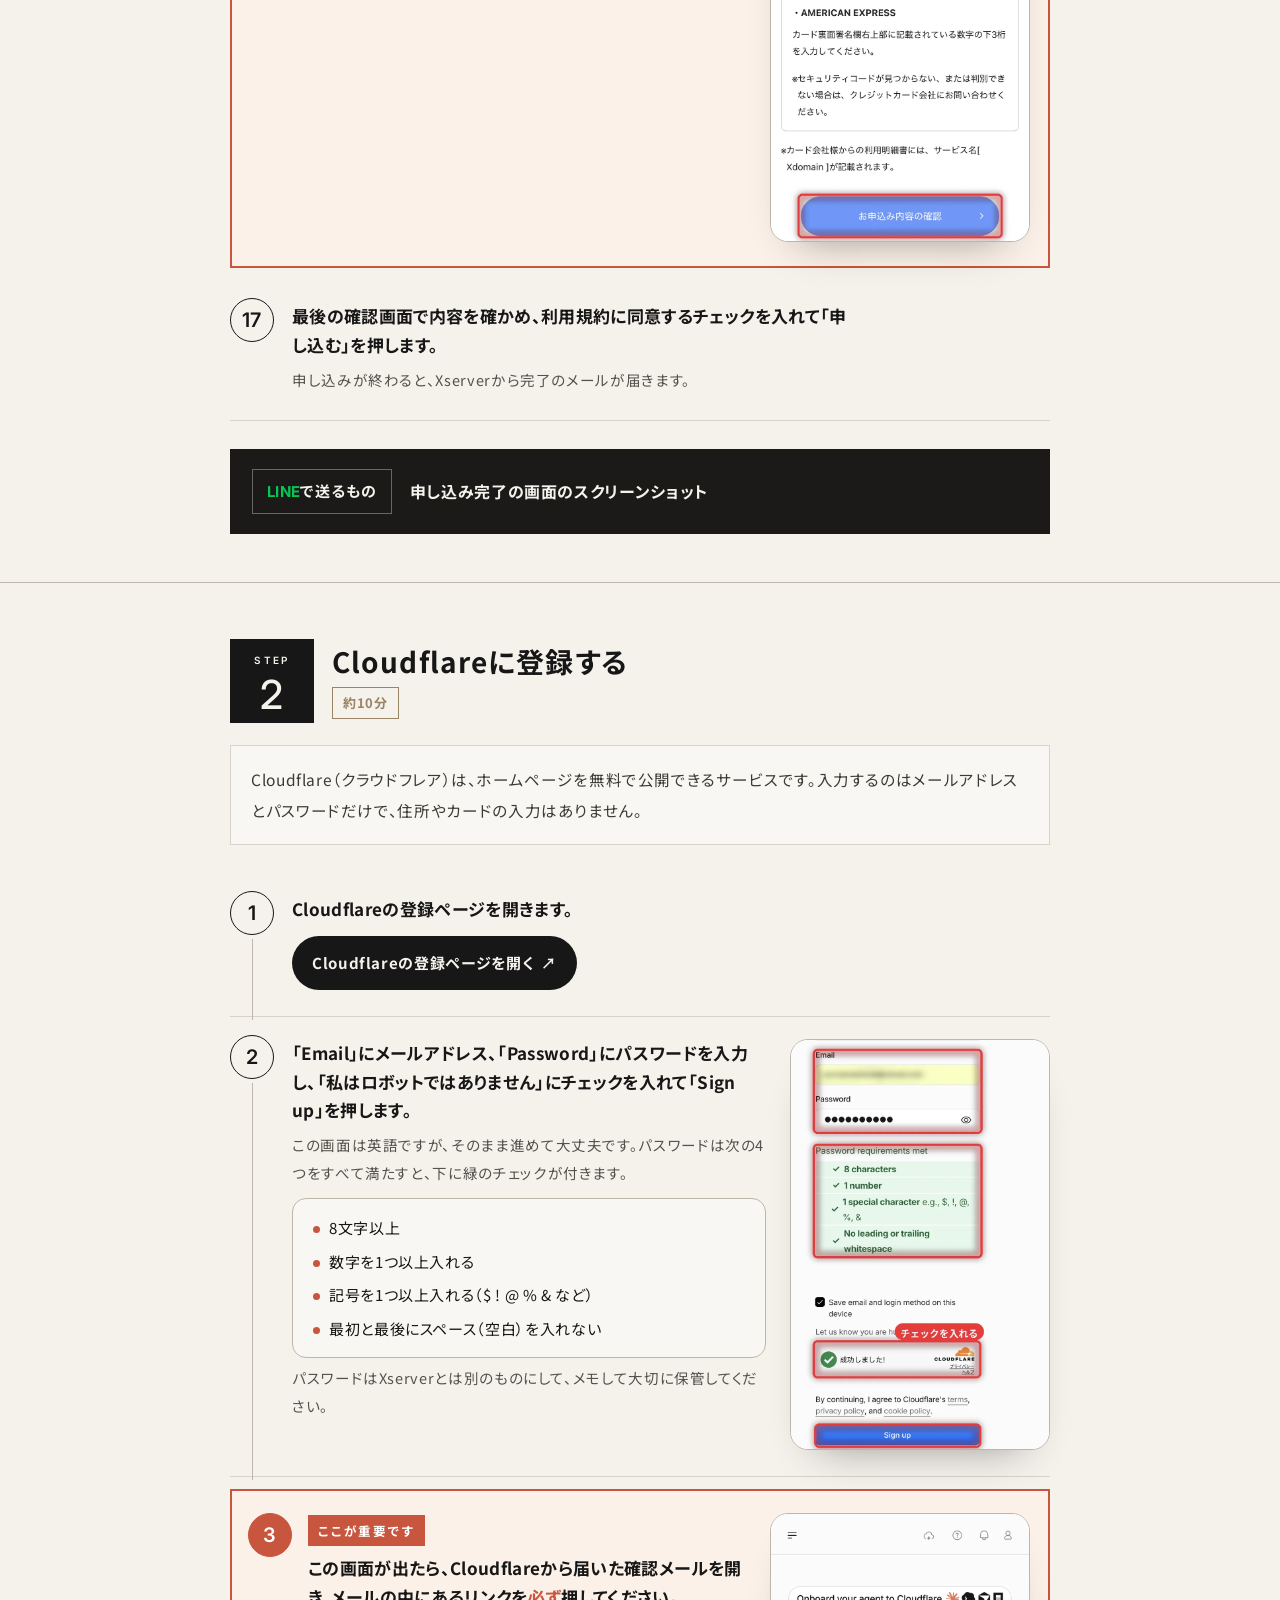
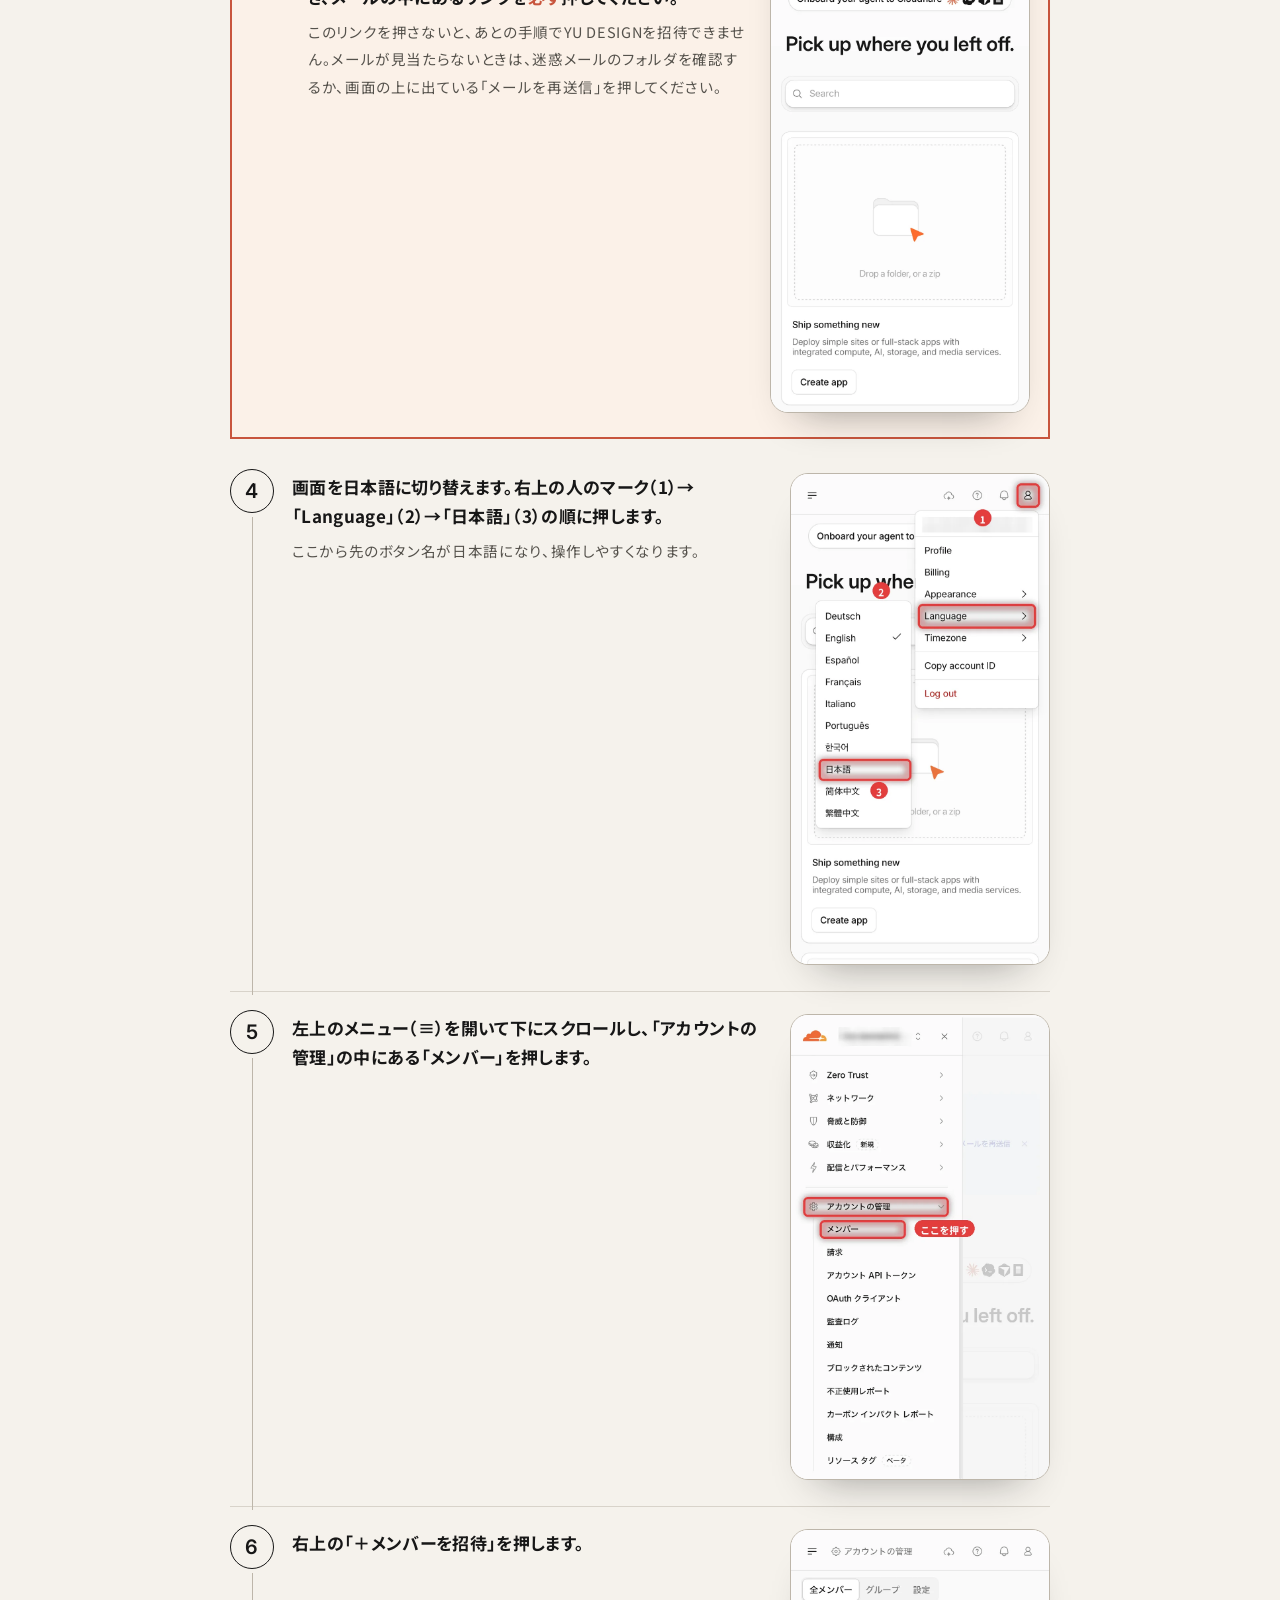
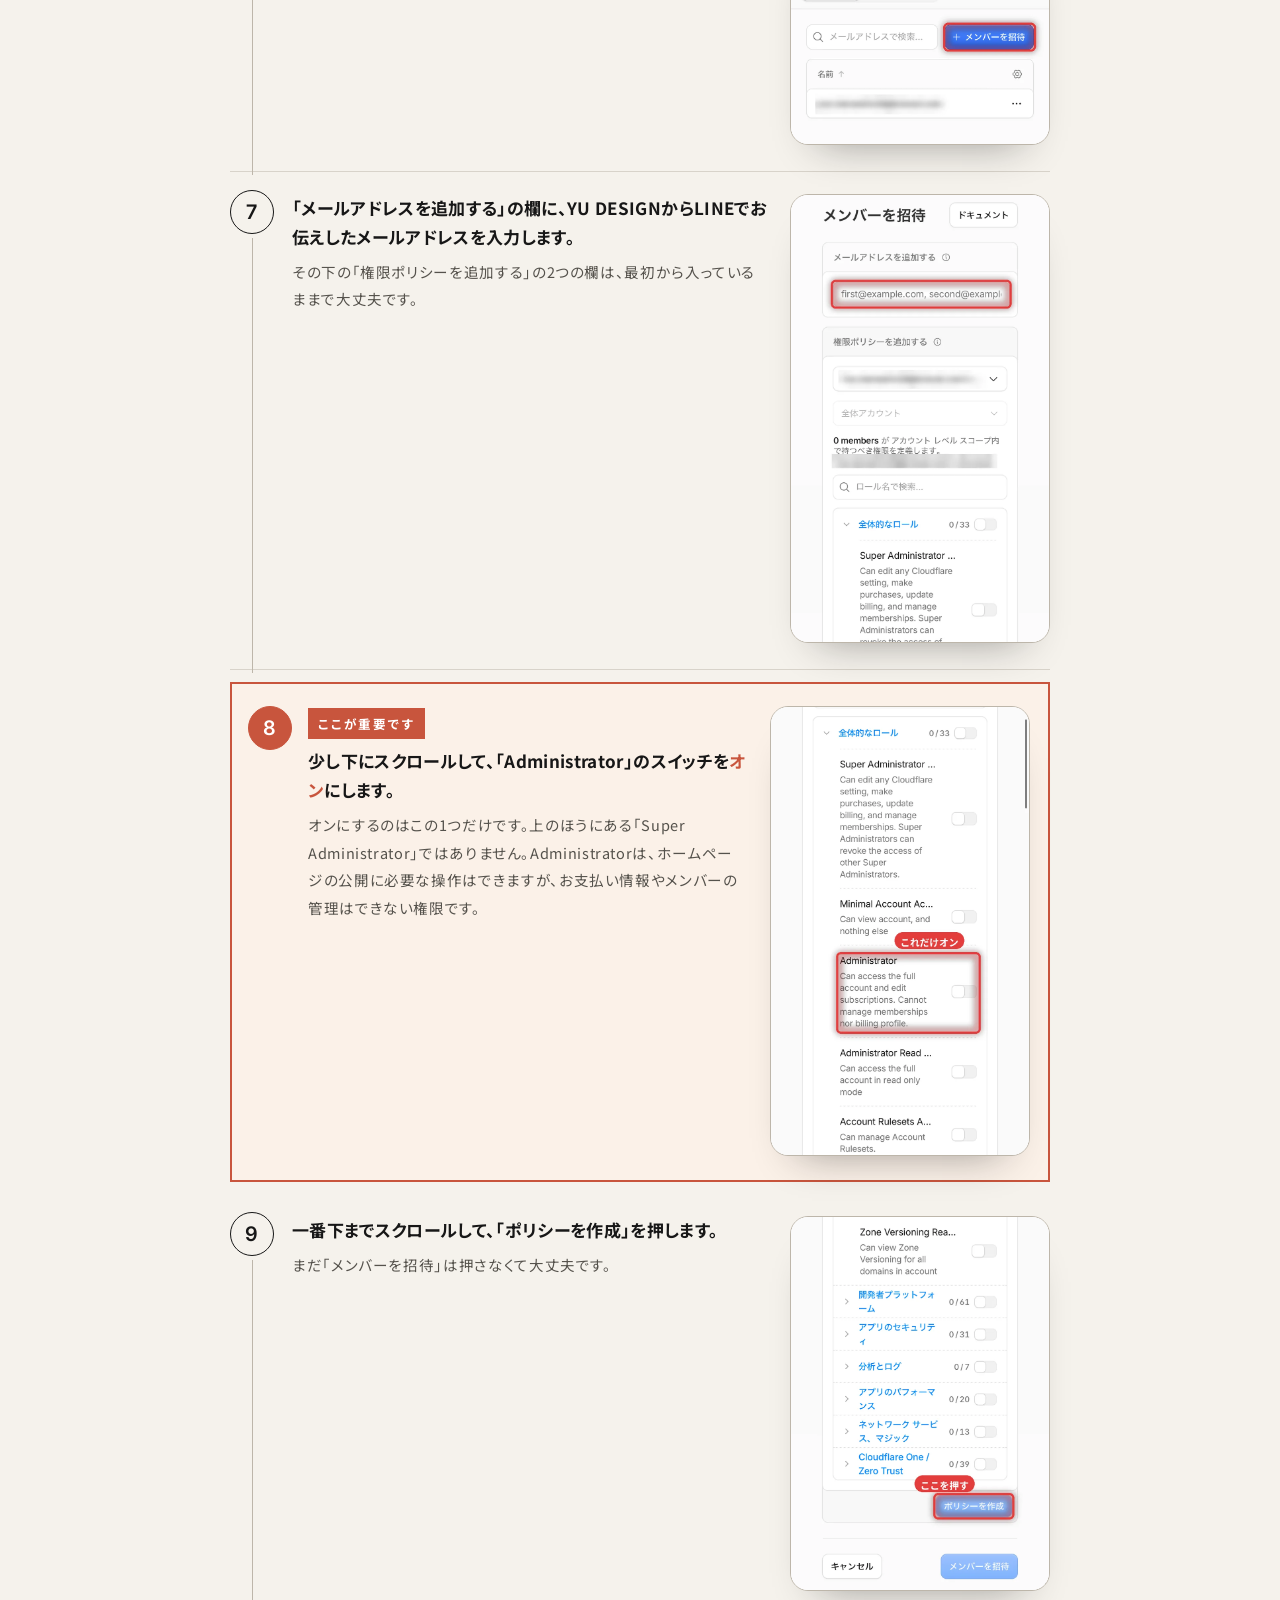
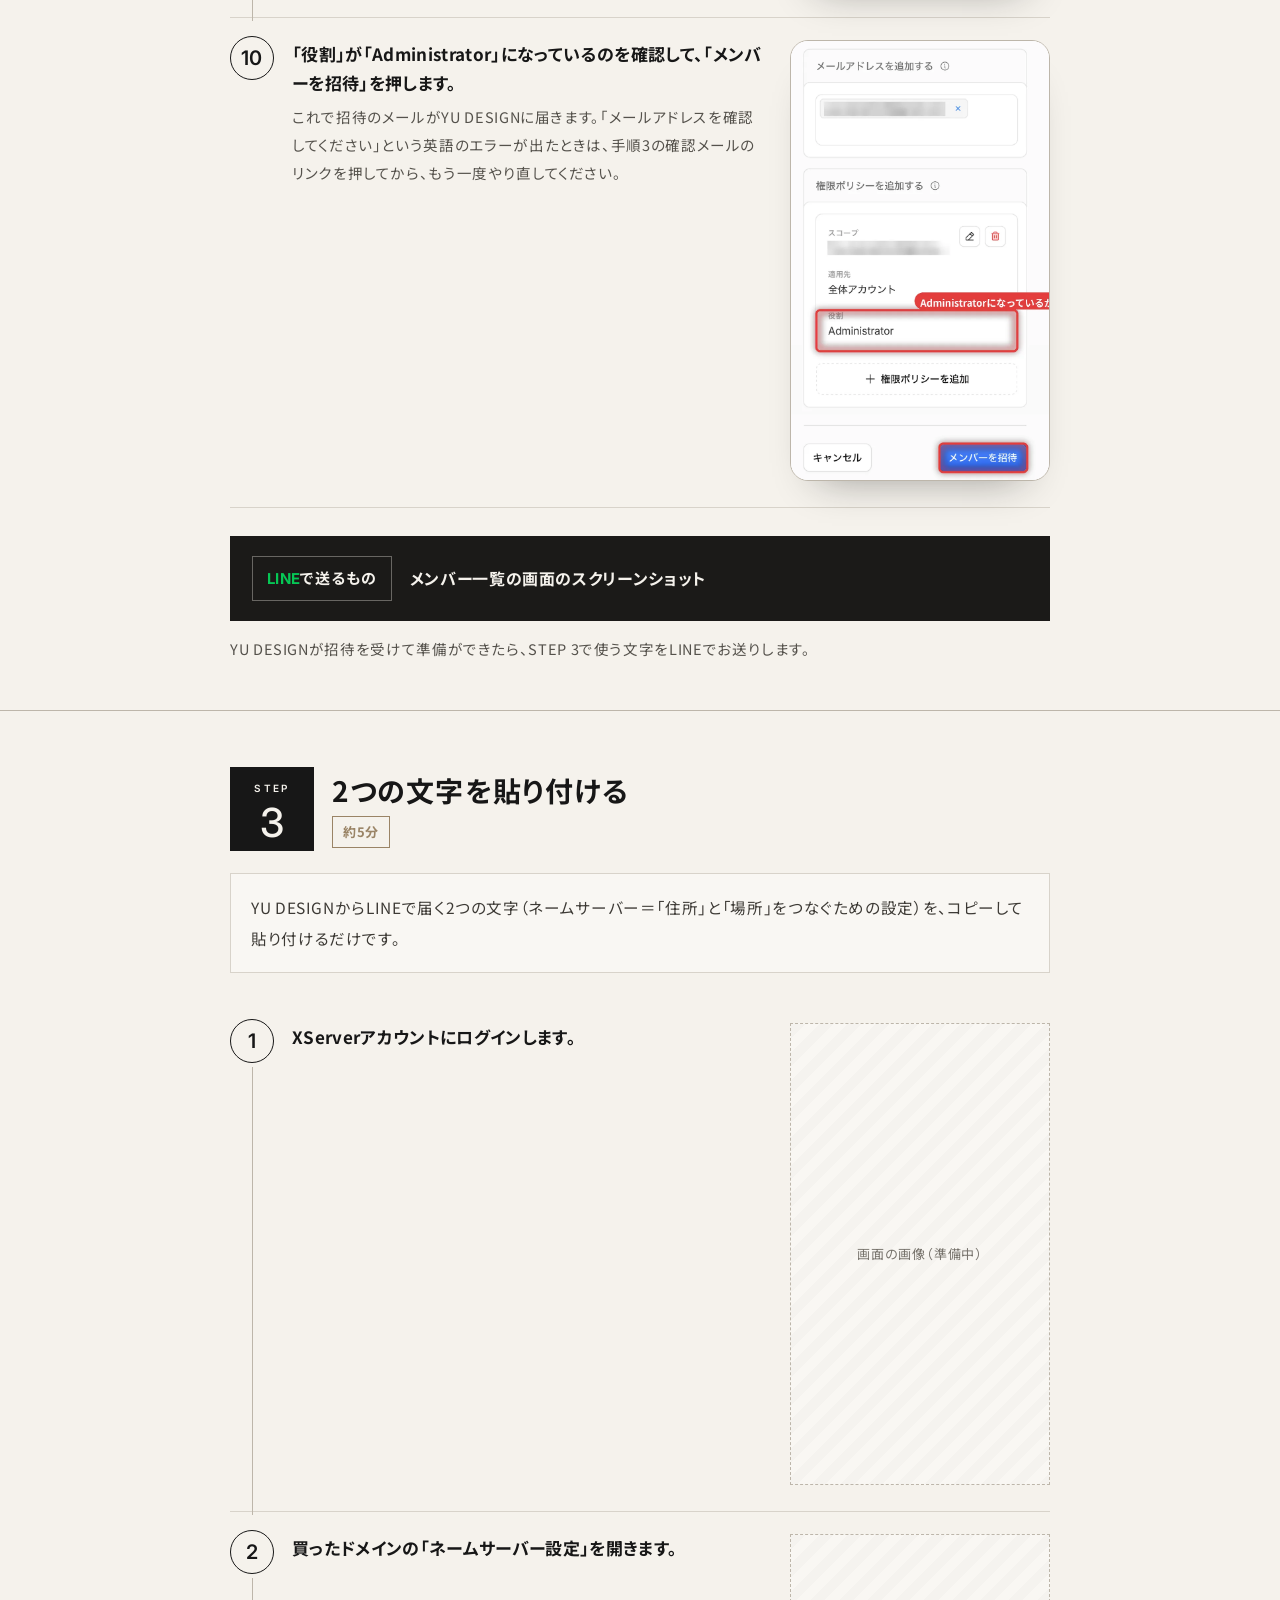
==== commit aa745545: "Guide STEP2: make email verification mandatory, split policy/invite steps Co-Authored-By: Claude Opu" ====
--- a/guide/index.html
+++ b/guide/index.html
@@ -290,10 +290,11 @@
             </div>
             <figure class="g-shot g-shot--img"><img src="images/step2-2.webp?v=2" alt="Cloudflareの登録画面。Email・Passwordの入力欄、パスワードの条件、「成功しました!」と表示されたチェック欄、「Sign up」ボタンが赤い枠で囲まれている" width="780" height="1237" loading="lazy" decoding="async"></figure>
           </li>
-          <li class="g-item">
-            <div class="g-item__body">
-              <p class="g-item__text">この画面が出たら、登録は完了です。</p>
-              <p class="g-item__sub">Cloudflareから確認のメールが届いた場合は、メールの中にあるリンクを押してください。</p>
+          <li class="g-item g-item--key">
+            <div class="g-item__body">
+              <p class="g-key">ここが重要です</p>
+              <p class="g-item__text">この画面が出たら、Cloudflareから届いた確認メールを開き、メールの中にあるリンクを<em>必ず</em>押してください。</p>
+              <p class="g-item__sub">このリンクを押さないと、あとの手順でYU DESIGNを招待できません。メールが見当たらないときは、迷惑メールのフォルダを確認するか、画面の上に出ている「メールを再送信」を押してください。</p>
             </div>
             <figure class="g-shot g-shot--img"><img src="images/step2-3.webp?v=1" alt="登録が終わったあとのCloudflareのトップ画面。「Pick up where you left off.」と表示されている" width="780" height="1507" loading="lazy" decoding="async"></figure>
           </li>
@@ -333,10 +334,17 @@
           </li>
           <li class="g-item">
             <div class="g-item__body">
-              <p class="g-item__text">一番下までスクロールして、「ポリシーを作成」（1）を押してから、「メンバーを招待」（2）を押します。</p>
-              <p class="g-item__sub">これで招待のメールがYU DESIGNに届きます。</p>
-            </div>
-            <figure class="g-shot g-shot--img"><img src="images/step2-9.webp?v=1" alt="招待画面の一番下。「ポリシーを作成」と「メンバーを招待」のボタンが赤い枠と番号1・2で示されている" width="780" height="1127" loading="lazy" decoding="async"></figure>
+              <p class="g-item__text">一番下までスクロールして、「ポリシーを作成」を押します。</p>
+              <p class="g-item__sub">まだ「メンバーを招待」は押さなくて大丈夫です。</p>
+            </div>
+            <figure class="g-shot g-shot--img"><img src="images/step2-9.webp?v=2" alt="招待画面の一番下。「ポリシーを作成」ボタンが赤い枠で囲まれている" width="780" height="1127" loading="lazy" decoding="async"></figure>
+          </li>
+          <li class="g-item">
+            <div class="g-item__body">
+              <p class="g-item__text">「役割」が「Administrator」になっているのを確認して、「メンバーを招待」を押します。</p>
+              <p class="g-item__sub">これで招待のメールがYU DESIGNに届きます。「メールアドレスを確認してください」という英語のエラーが出たときは、手順3の確認メールのリンクを押してから、もう一度やり直してください。</p>
+            </div>
+            <figure class="g-shot g-shot--img"><img src="images/step2-10.webp?v=1" alt="ポリシー作成後の招待画面。役割「Administrator」の部分と「メンバーを招待」ボタンが赤い枠で囲まれている" width="780" height="1327" loading="lazy" decoding="async"></figure>
           </li>
         </ol>
 
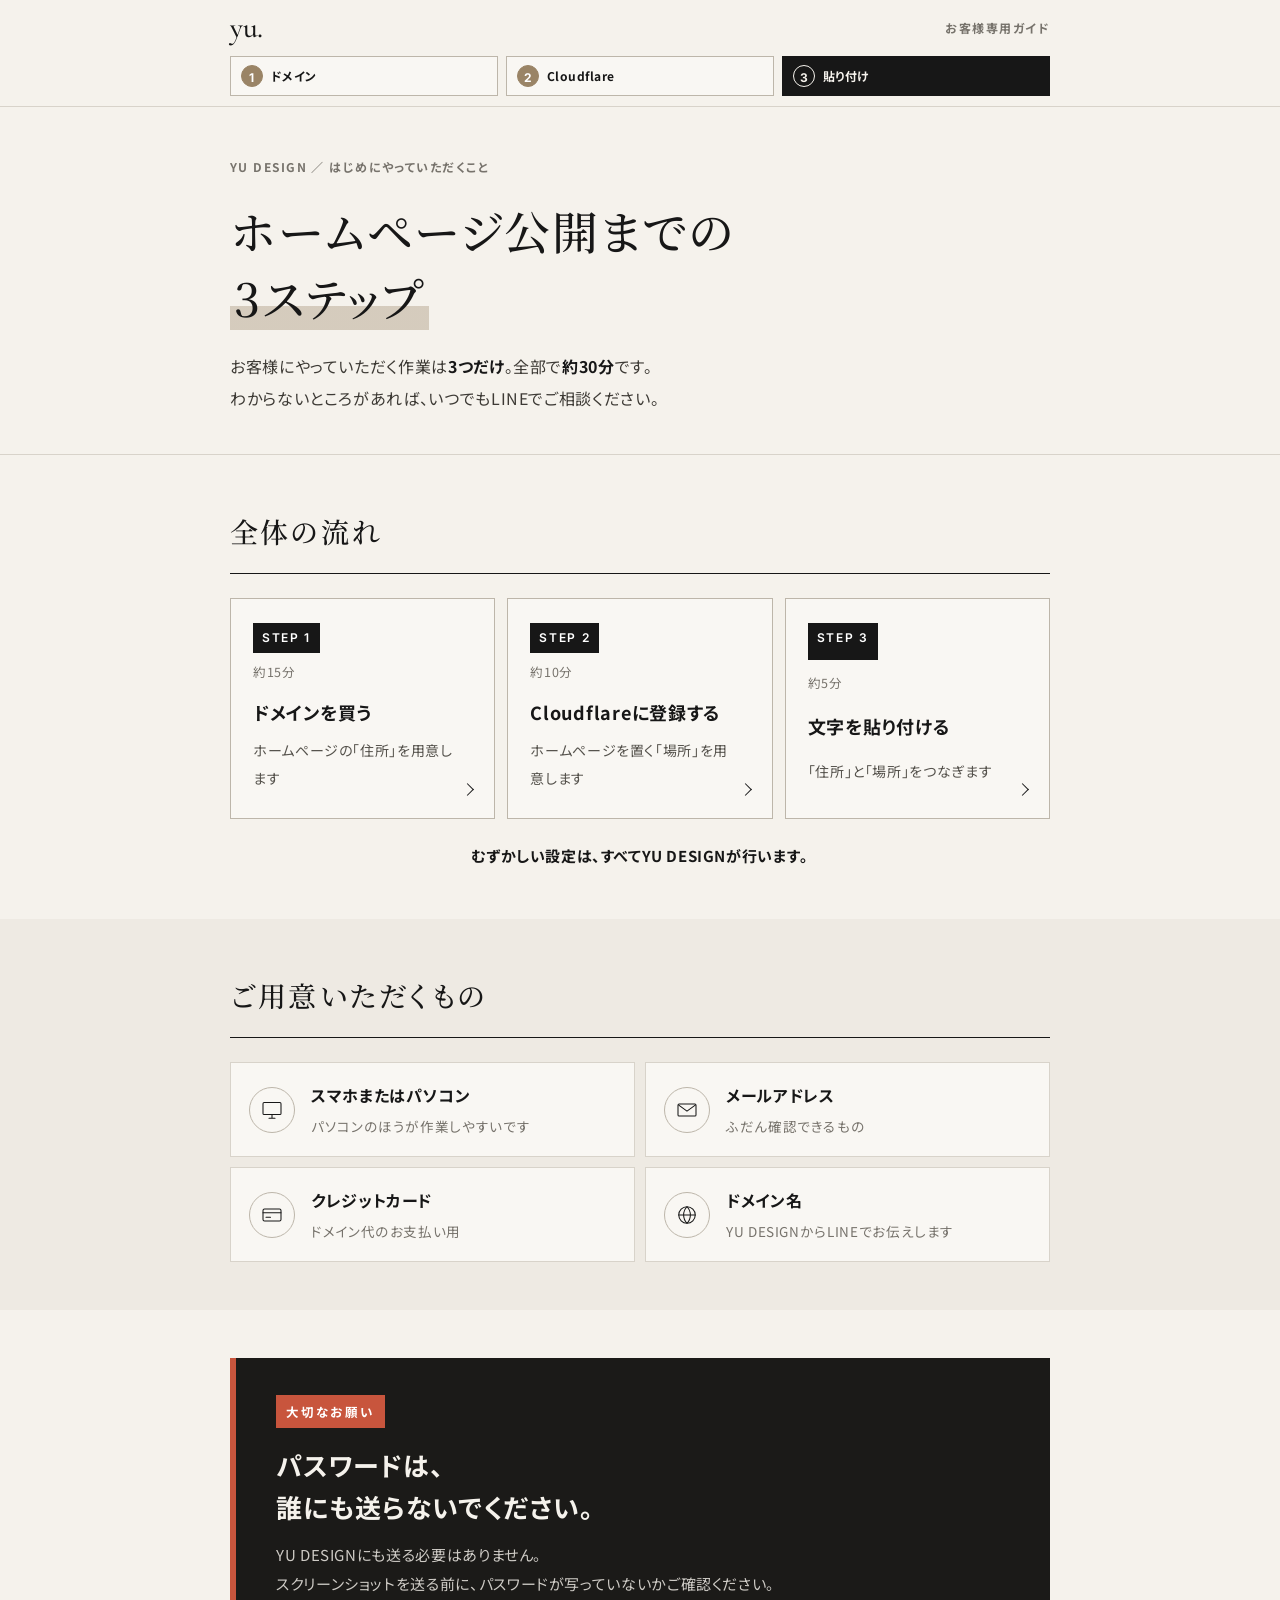
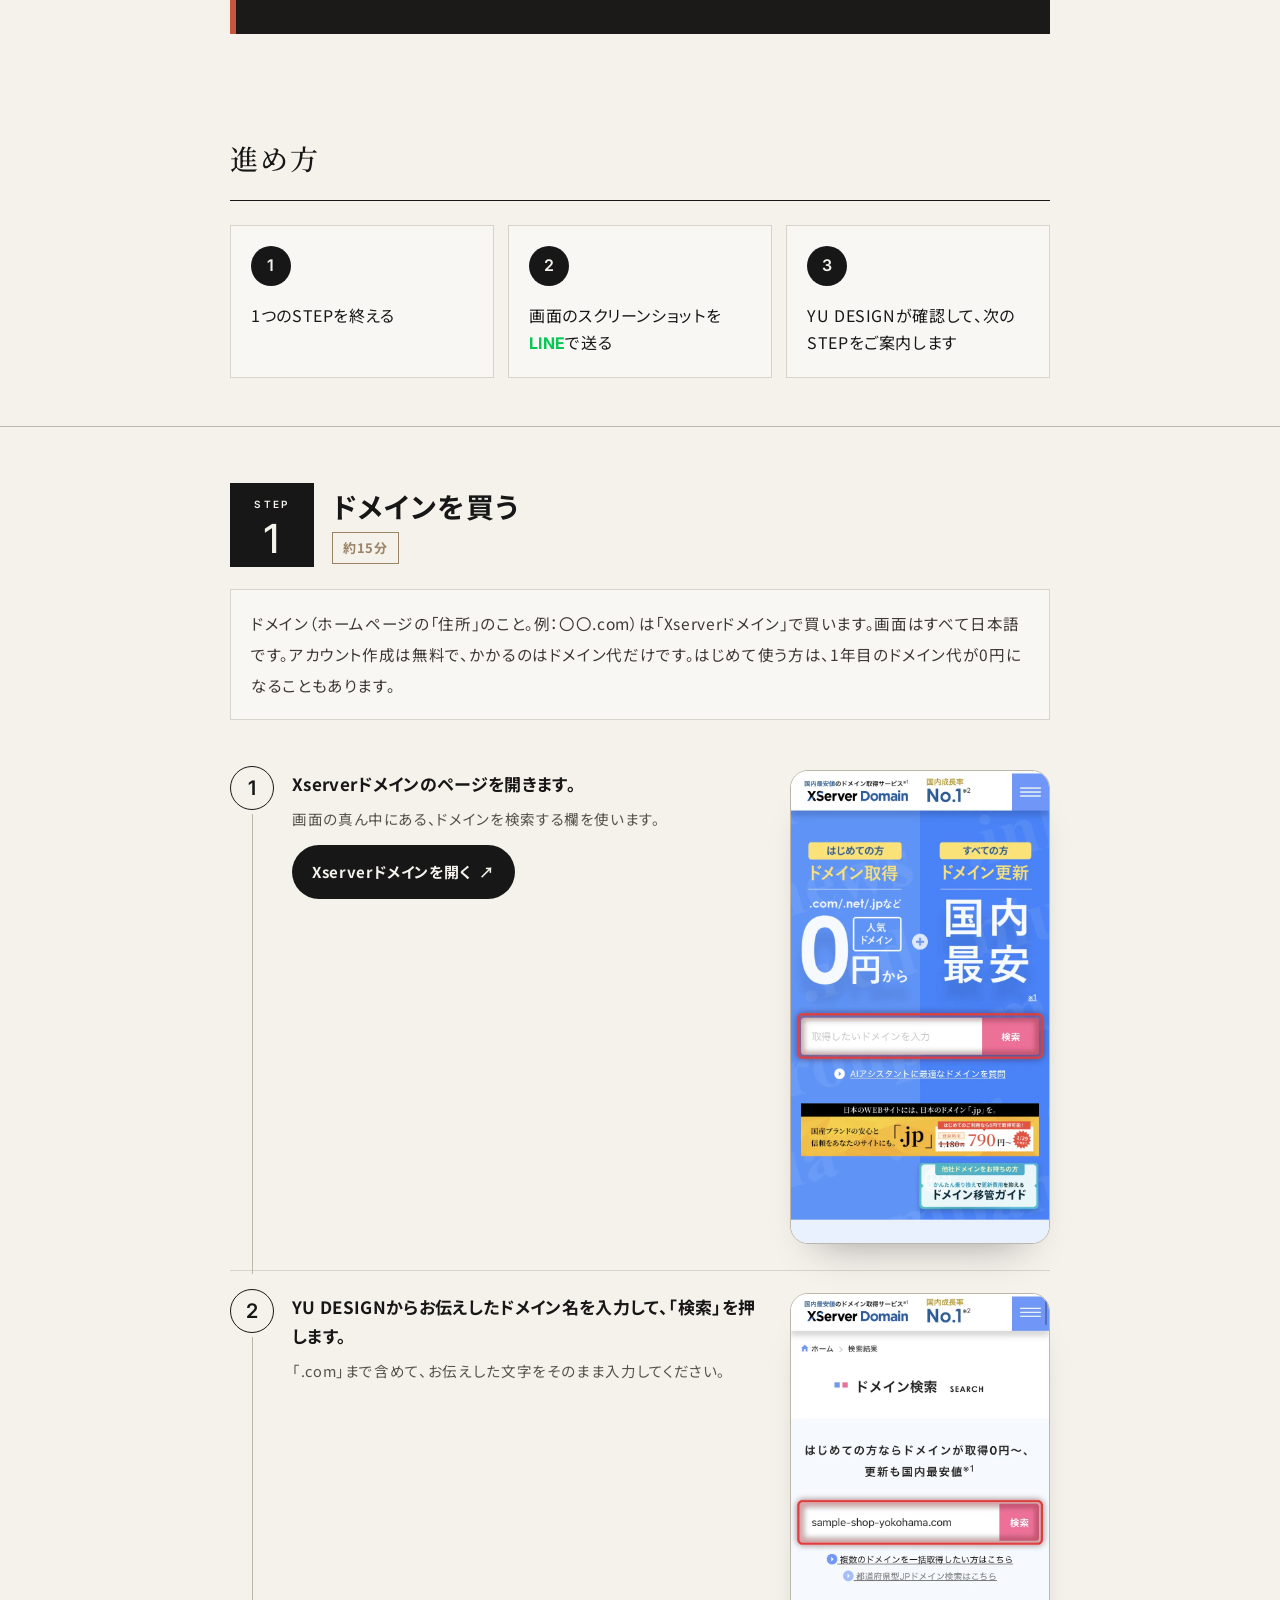
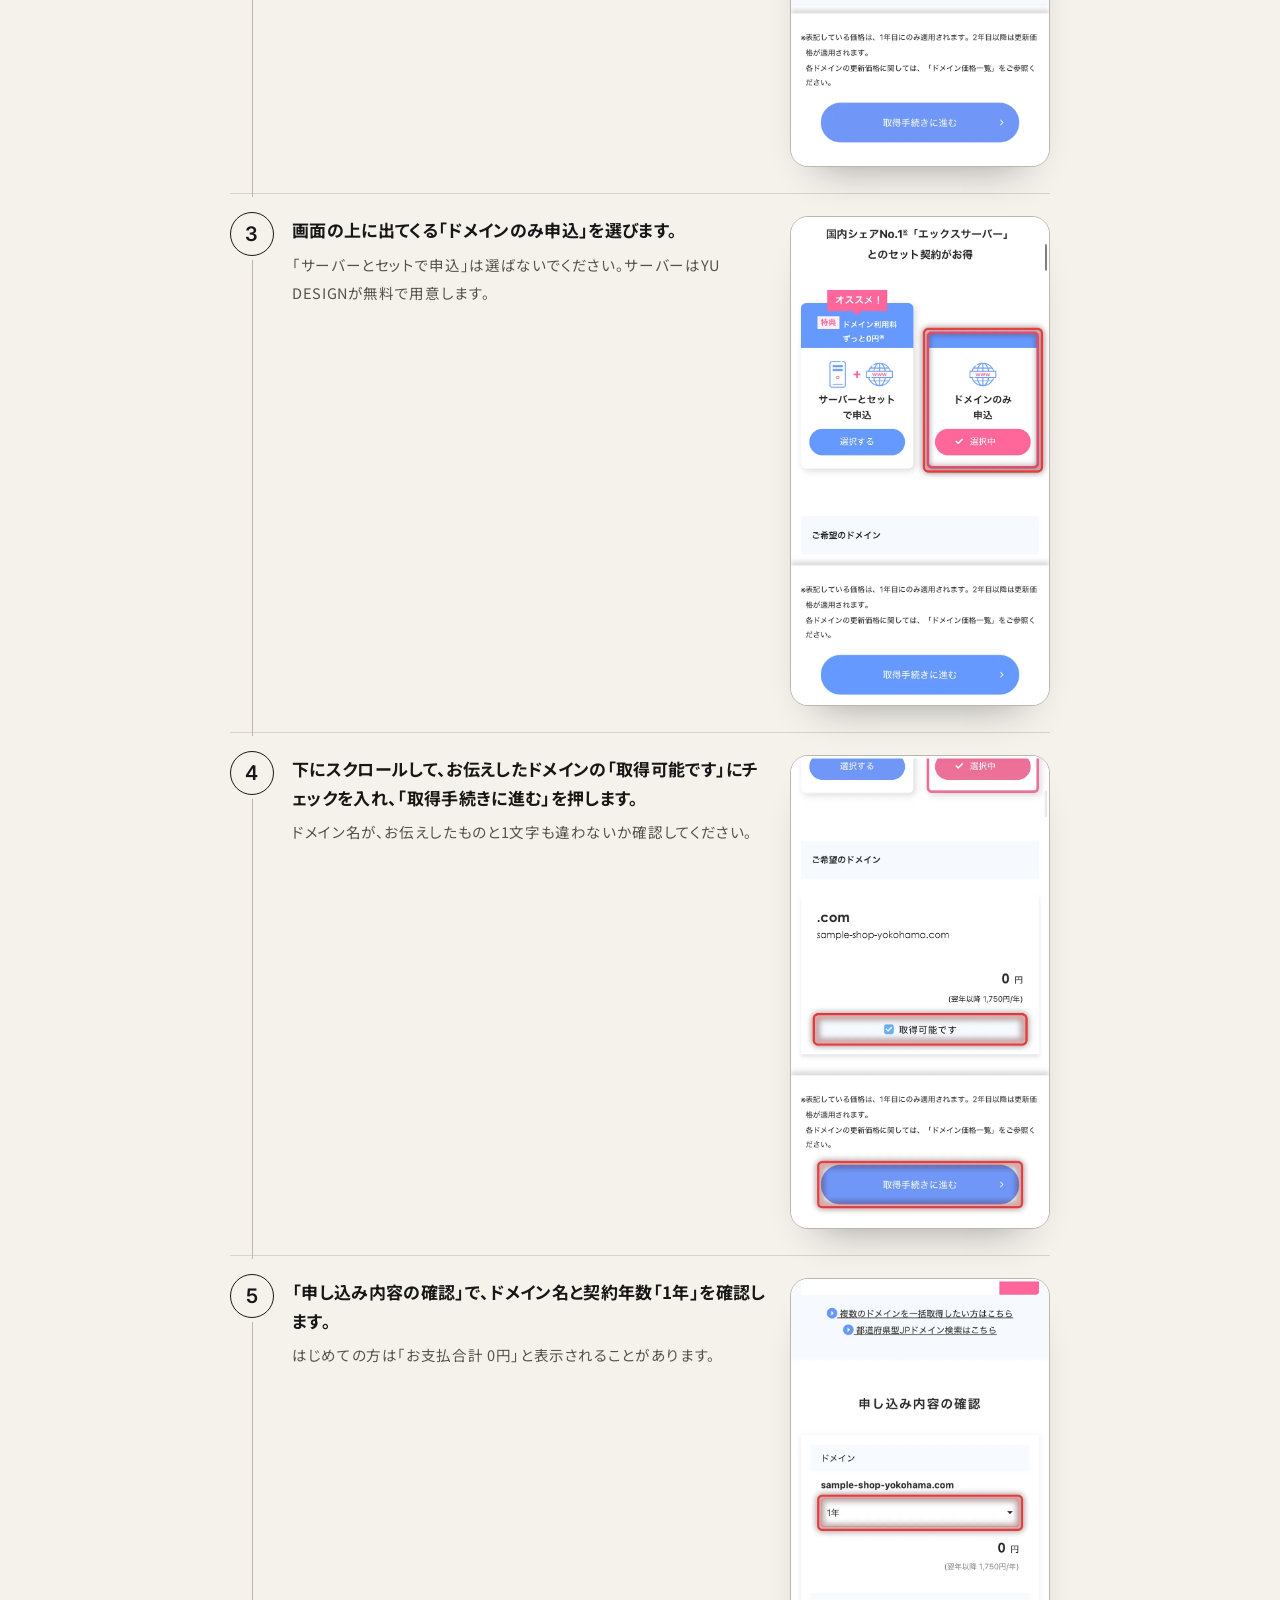
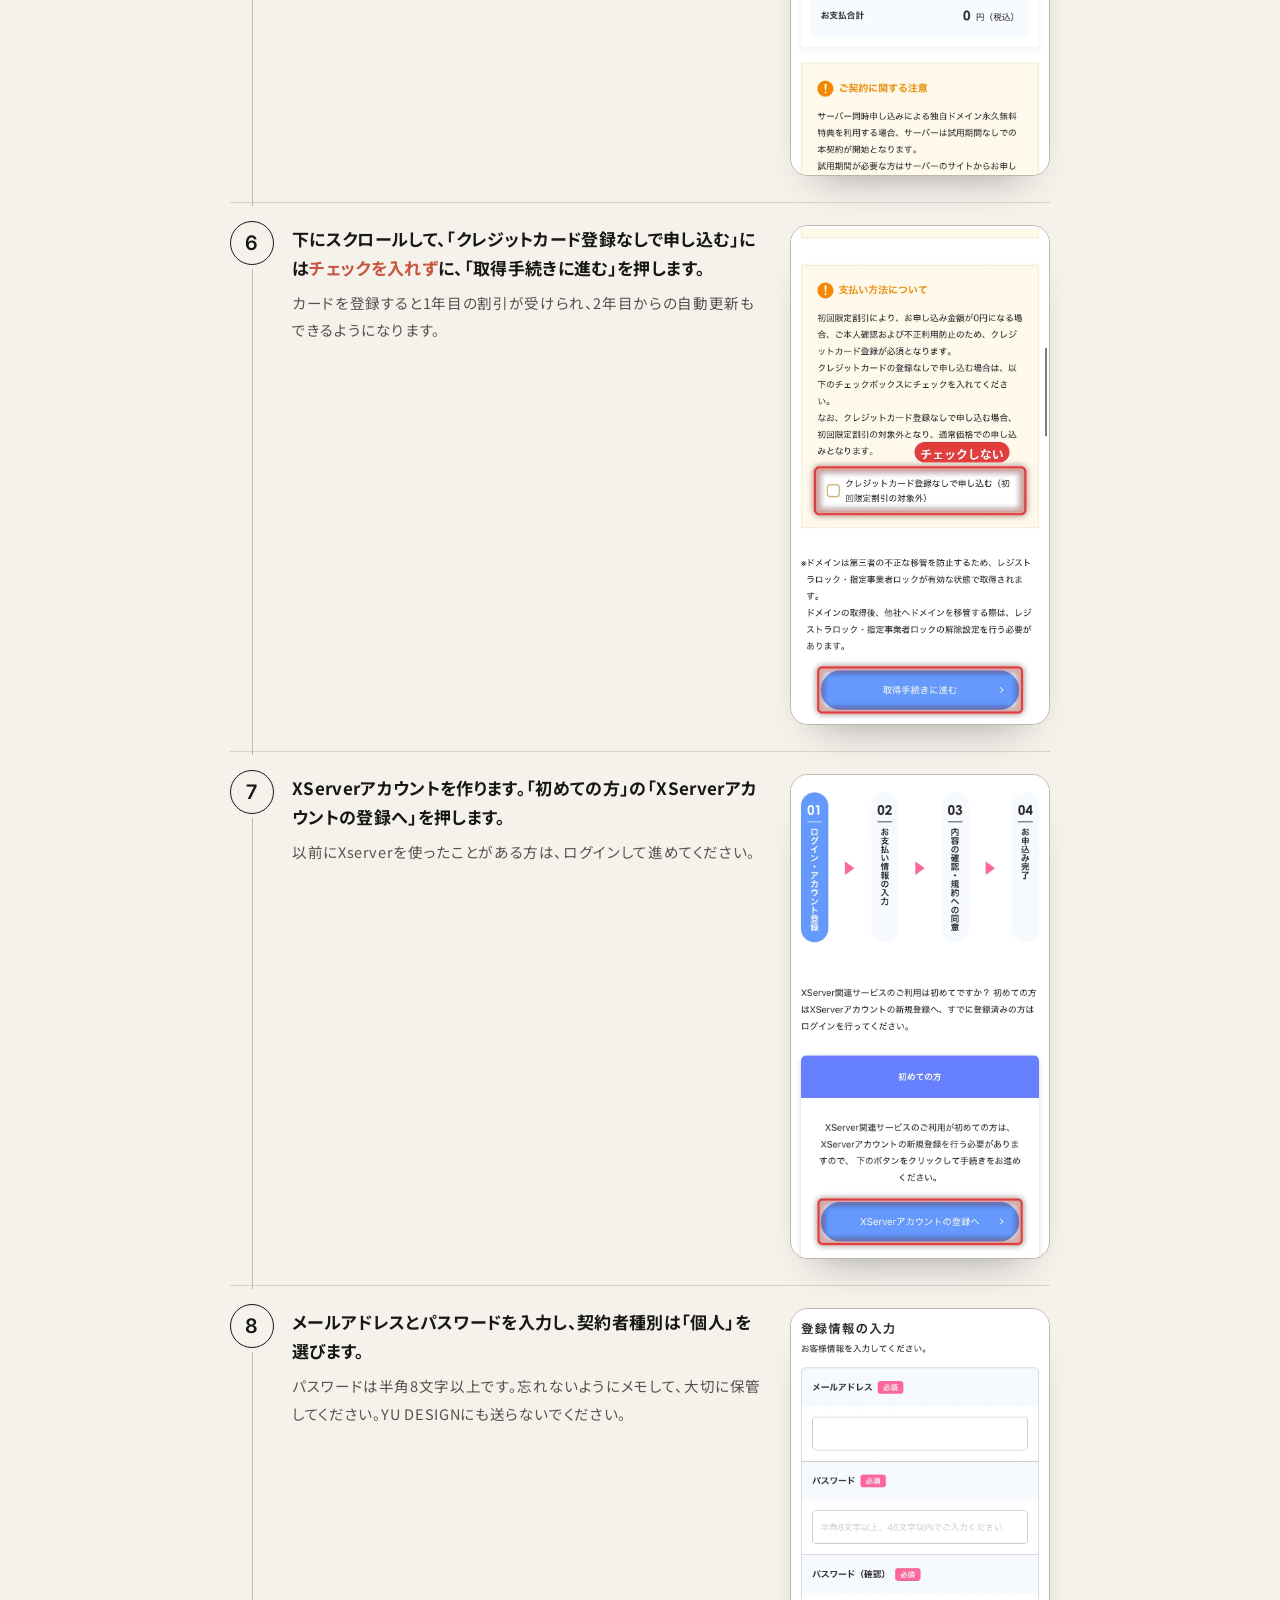
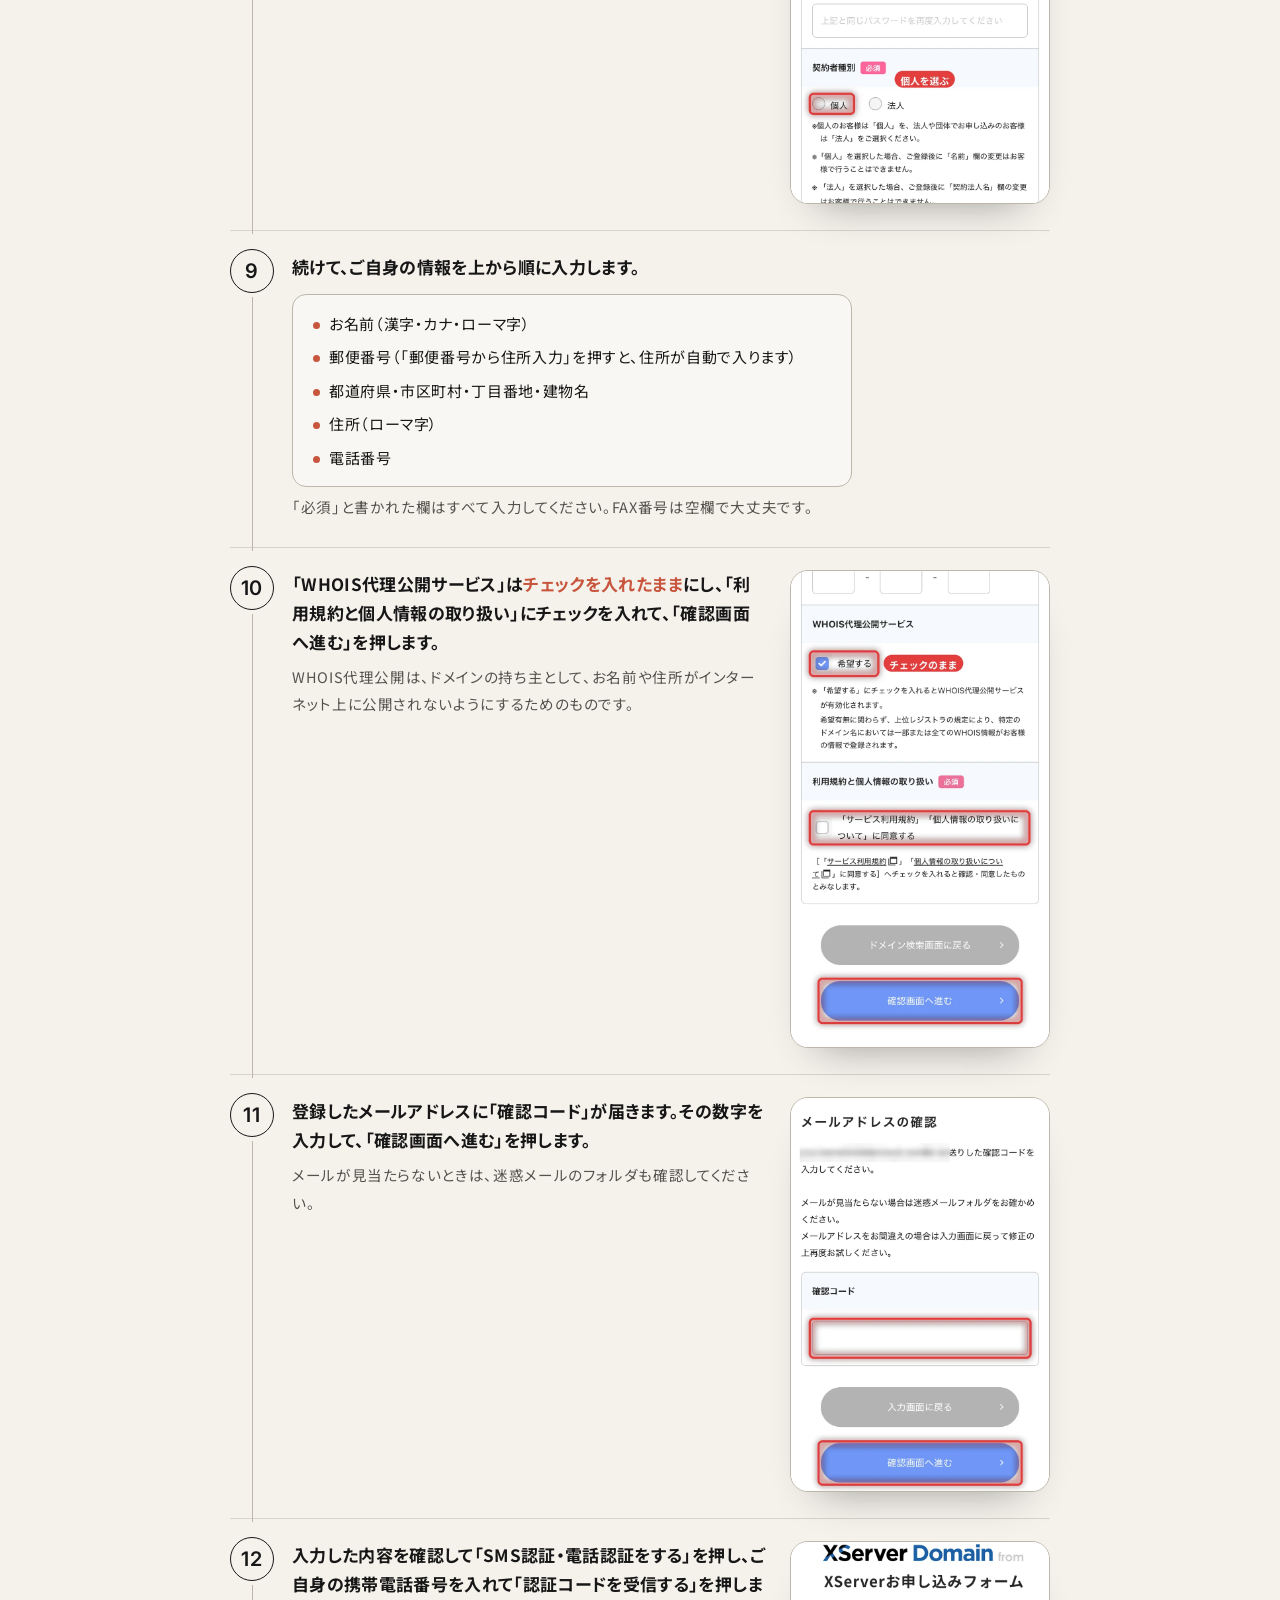
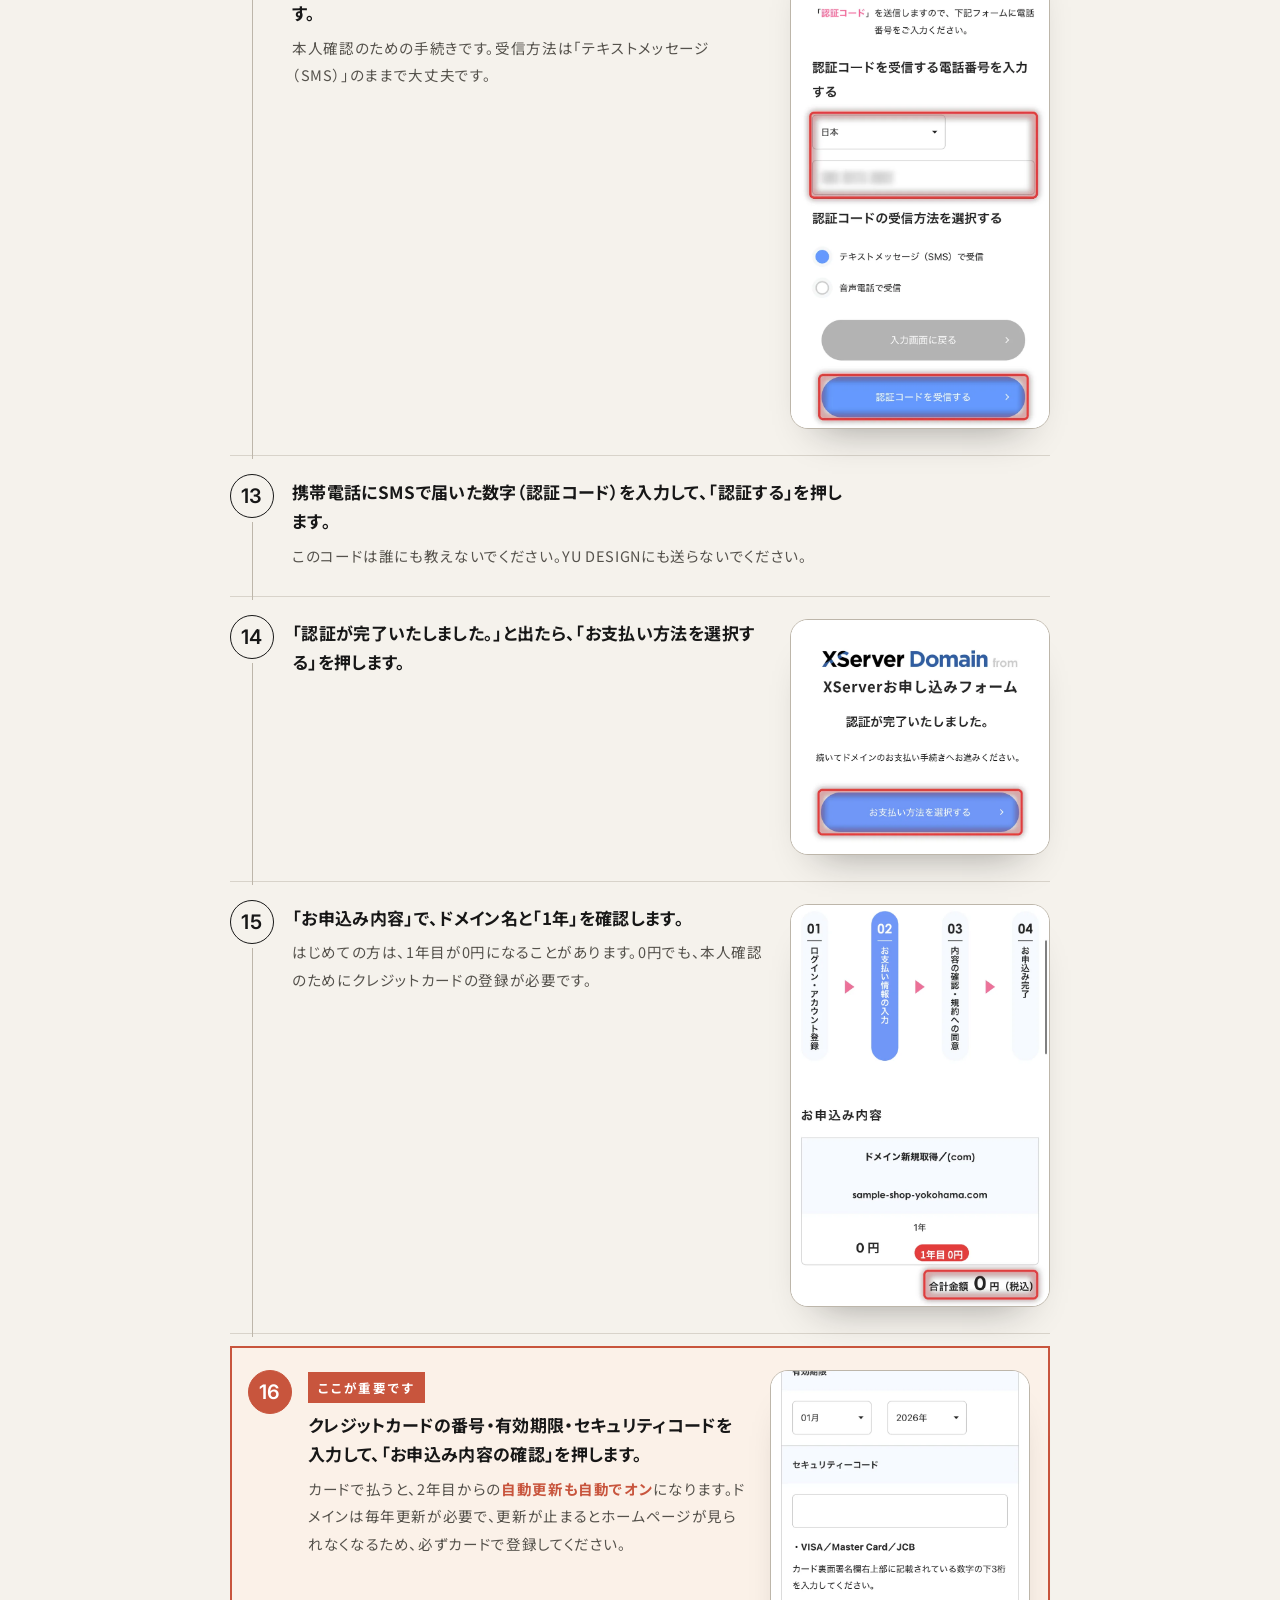
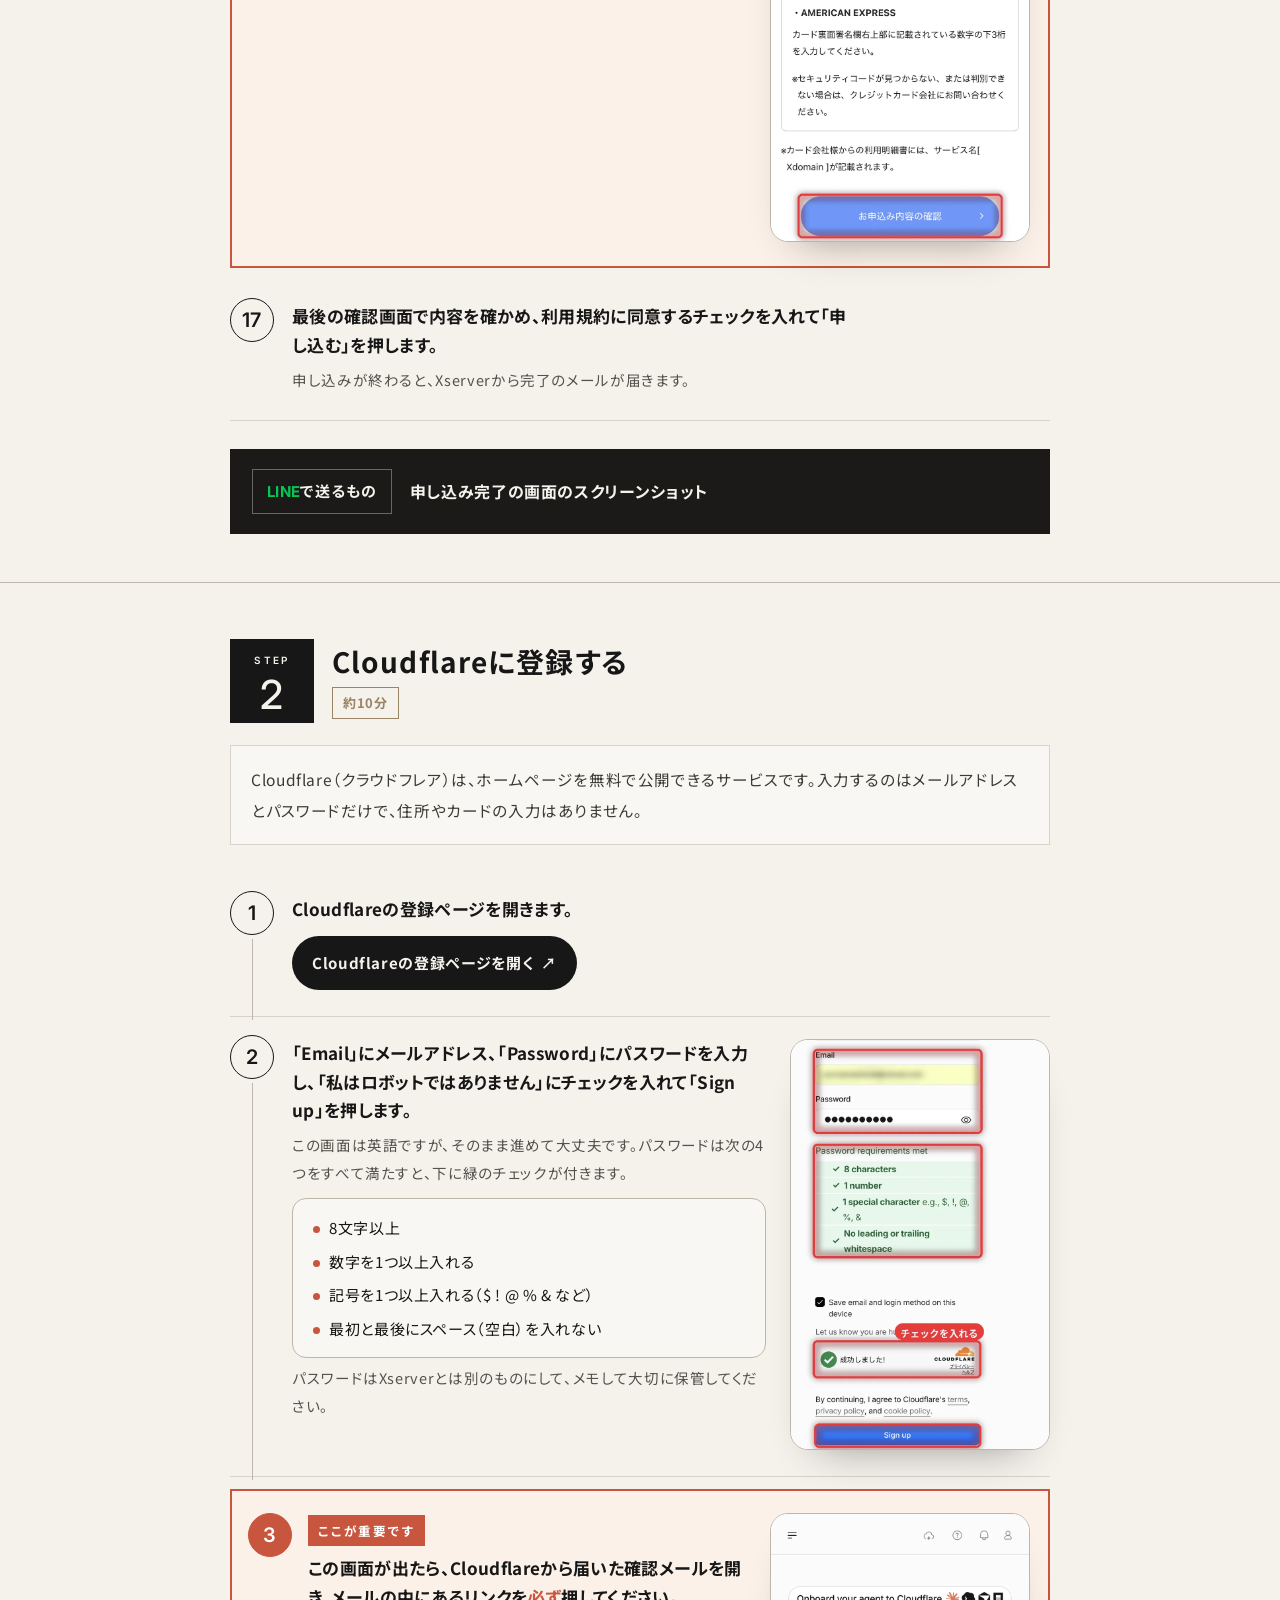
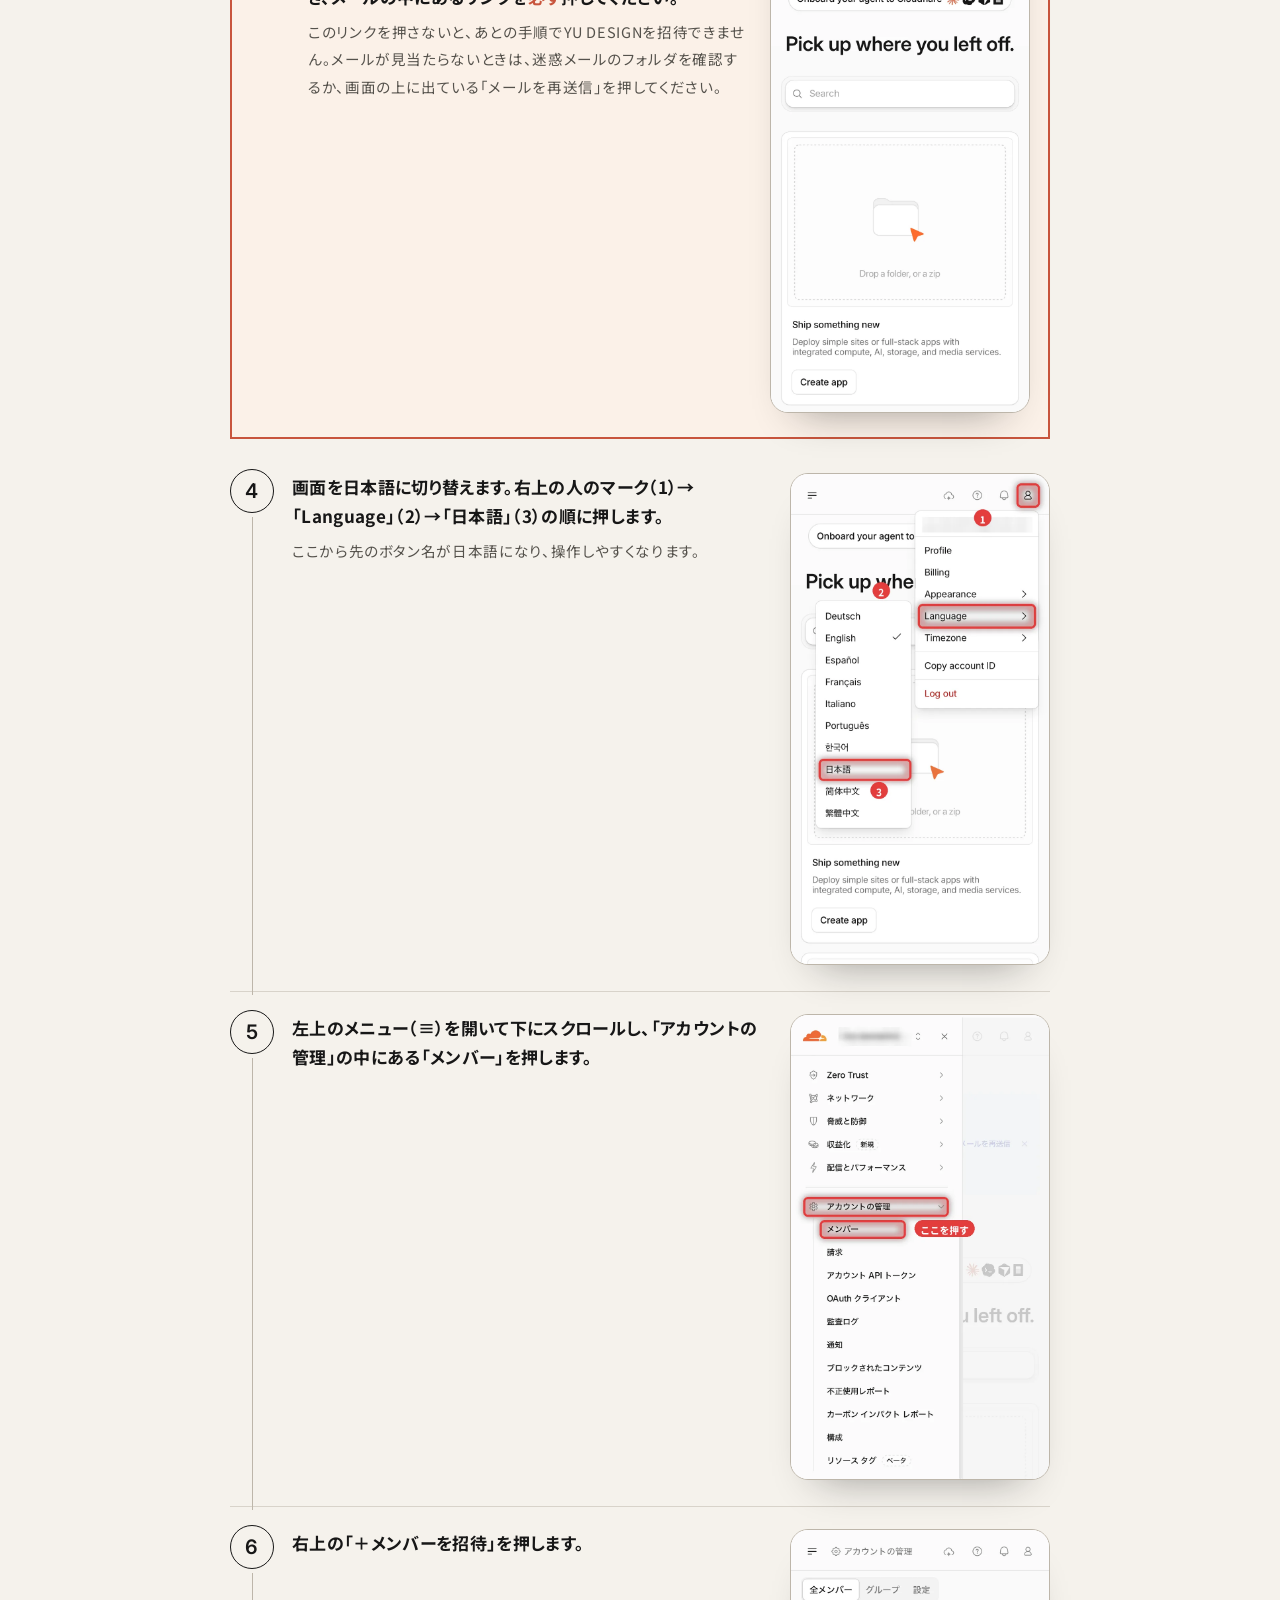
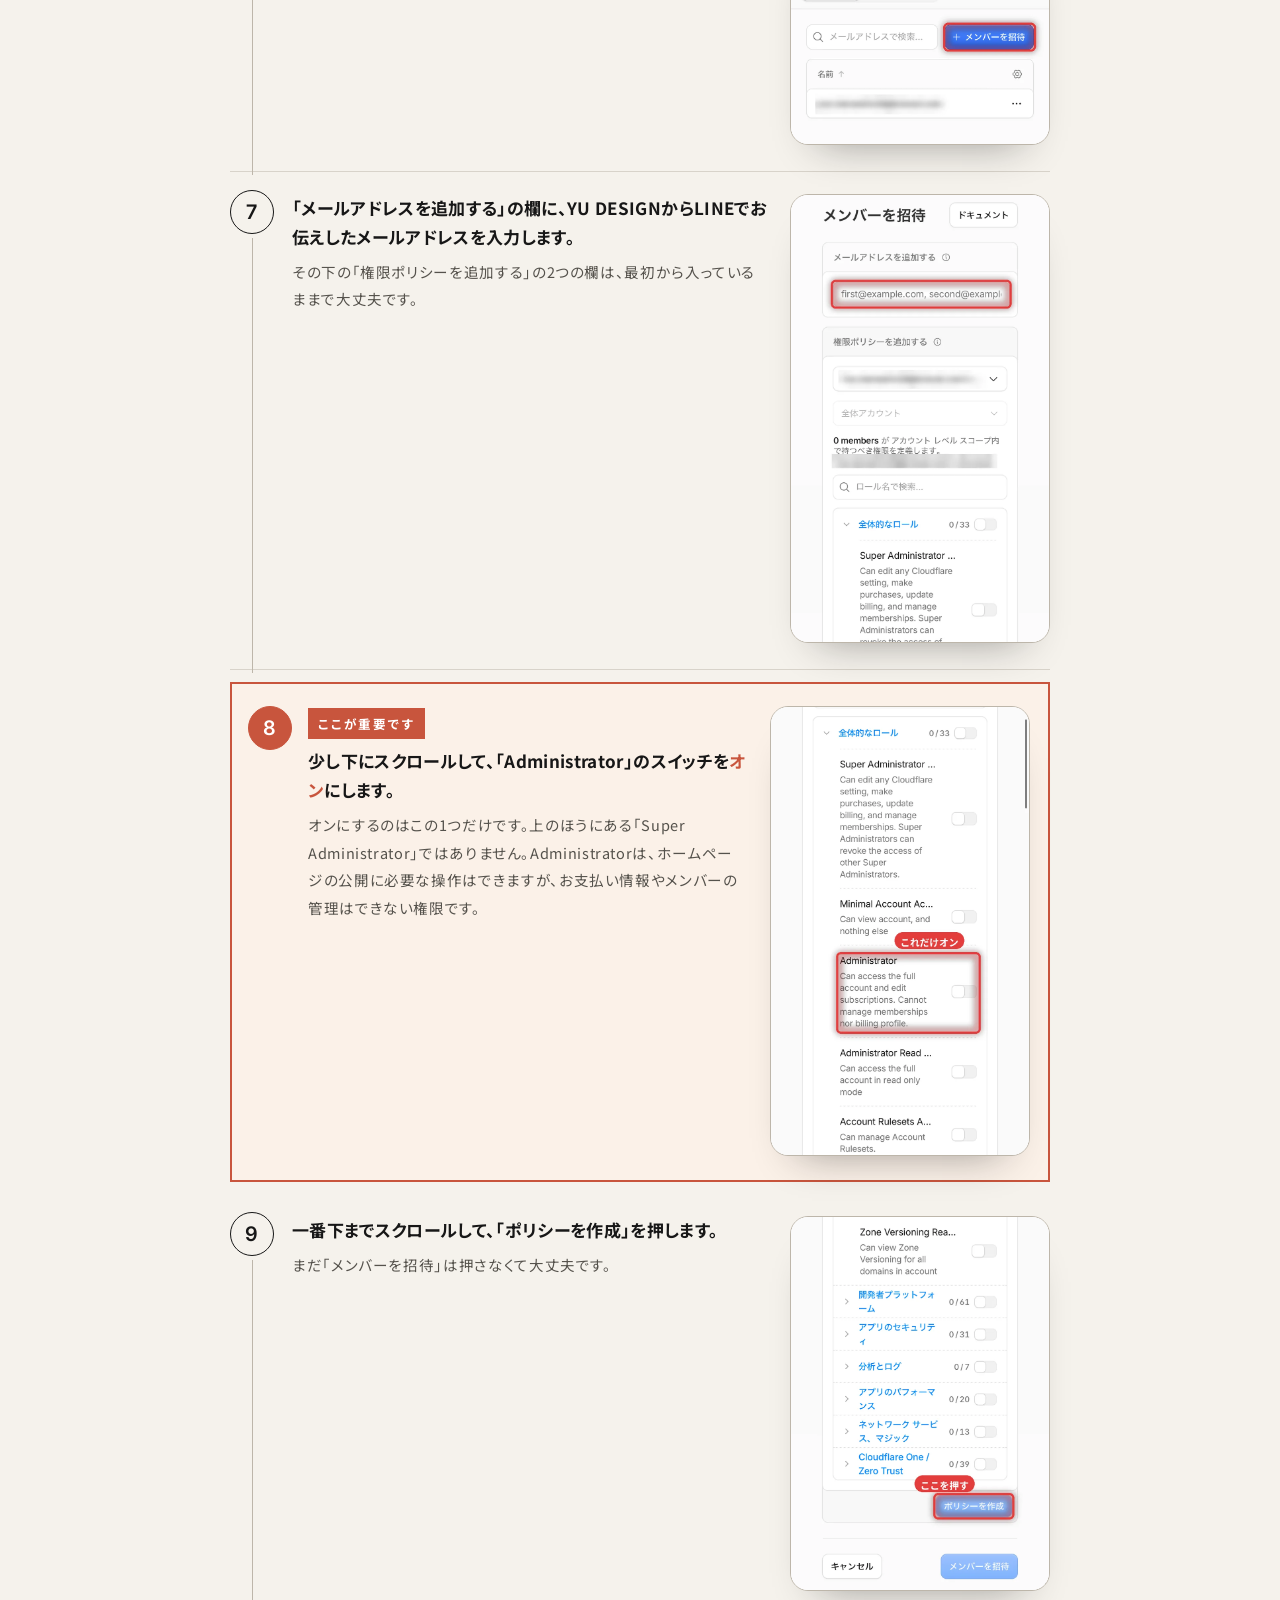
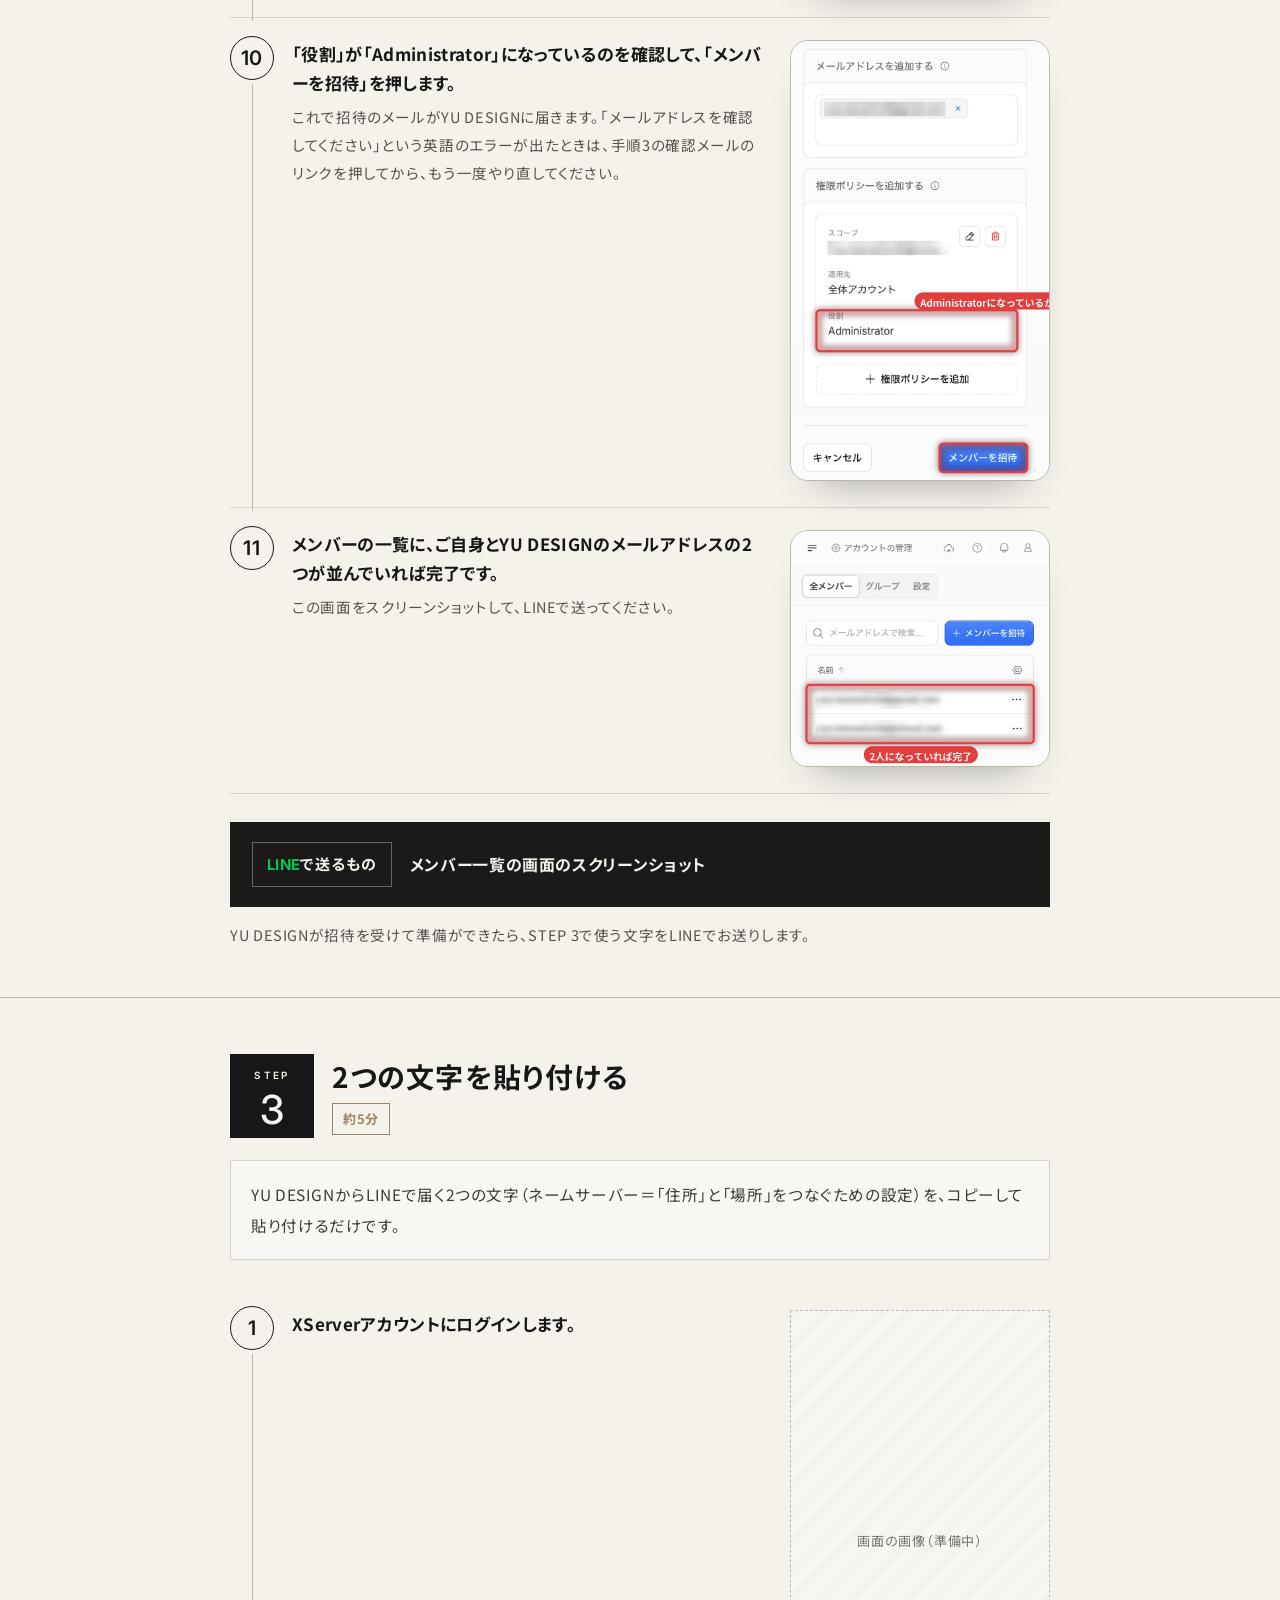
==== commit c322100f: "Guide STEP2: add member list completion screenshot Co-Authored-By: Claude Opus 5.5 <noreply@anthropi" ====
--- a/guide/index.html
+++ b/guide/index.html
@@ -346,6 +346,13 @@
             </div>
             <figure class="g-shot g-shot--img"><img src="images/step2-10.webp?v=1" alt="ポリシー作成後の招待画面。役割「Administrator」の部分と「メンバーを招待」ボタンが赤い枠で囲まれている" width="780" height="1327" loading="lazy" decoding="async"></figure>
           </li>
+          <li class="g-item">
+            <div class="g-item__body">
+              <p class="g-item__text">メンバーの一覧に、ご自身とYU DESIGNのメールアドレスの2つが並んでいれば完了です。</p>
+              <p class="g-item__sub">この画面をスクリーンショットして、LINEで送ってください。</p>
+            </div>
+            <figure class="g-shot g-shot--img"><img src="images/step2-11.webp?v=1" alt="メンバー一覧の画面。メールアドレスが2つ並んだ一覧が赤い枠で囲まれ、「2人になっていれば完了」と表示されている" width="780" height="713" loading="lazy" decoding="async"></figure>
+          </li>
         </ol>
 
         <div class="g-send">
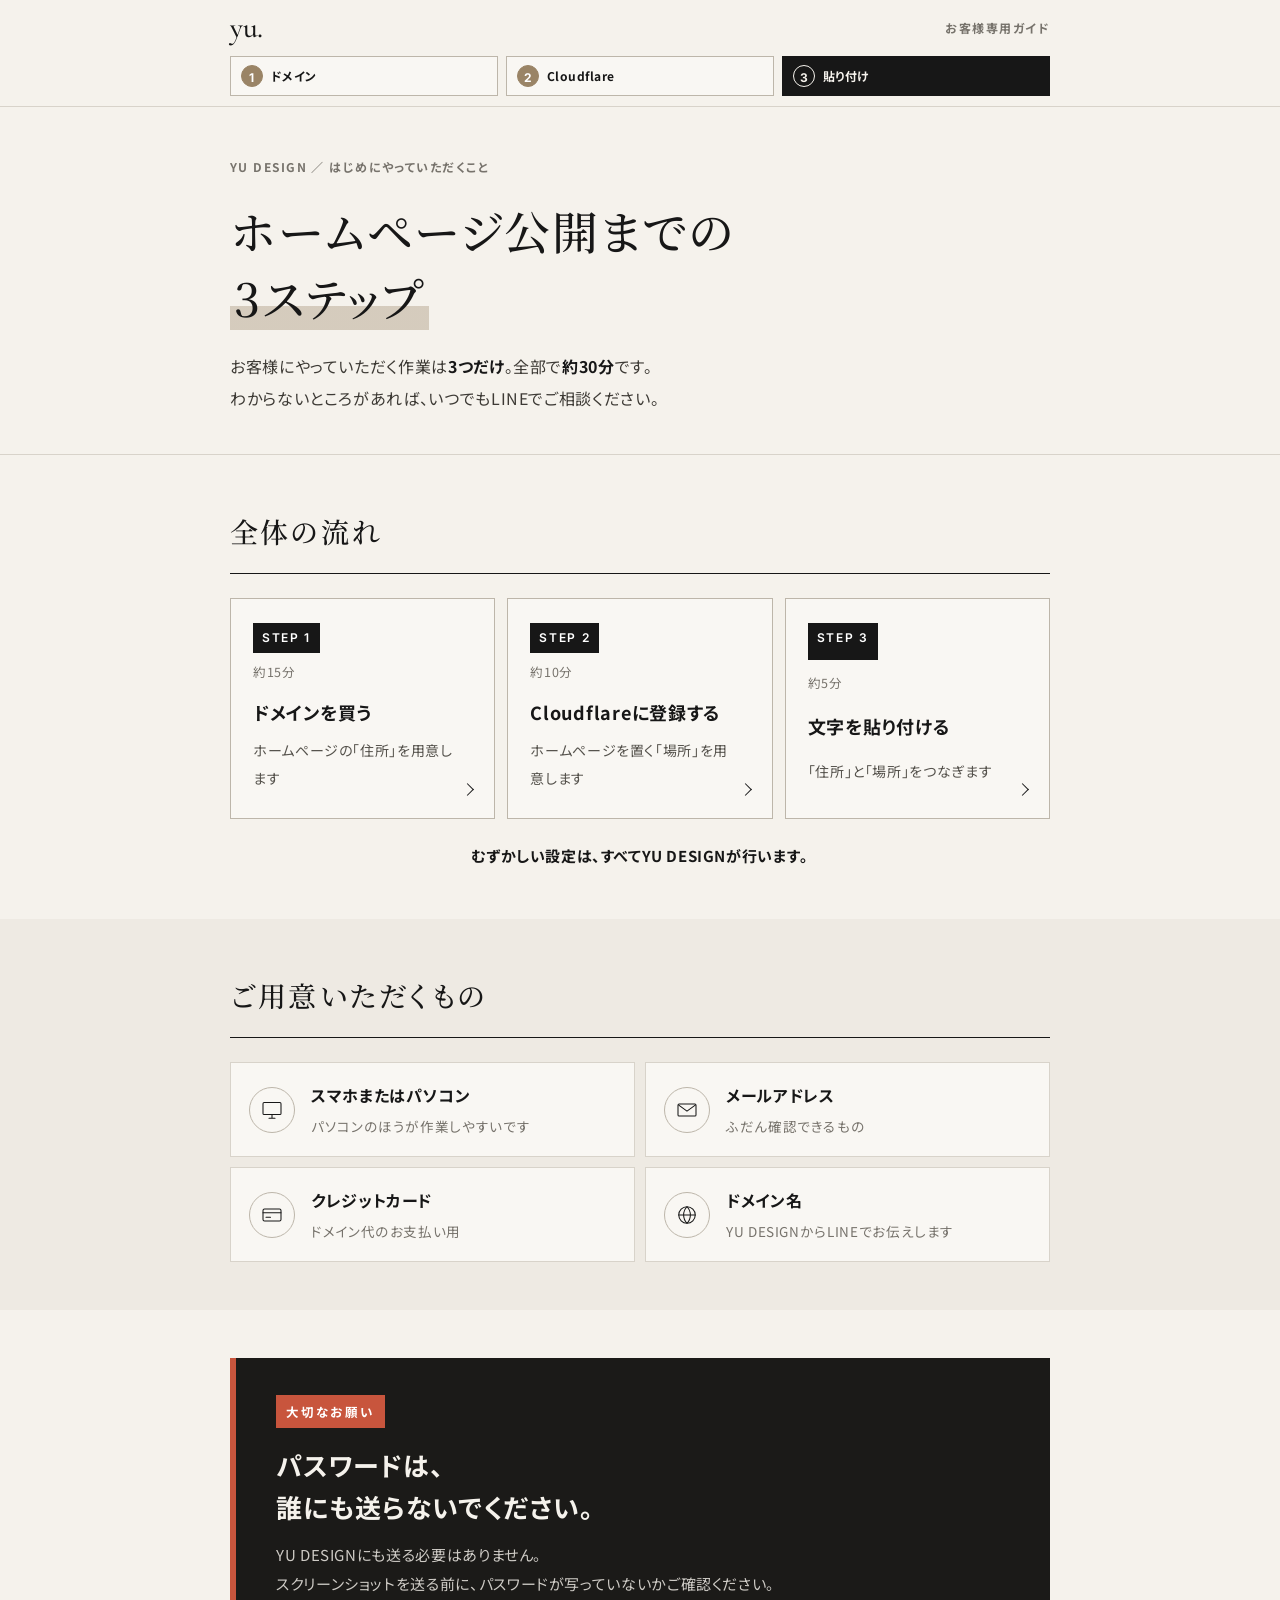
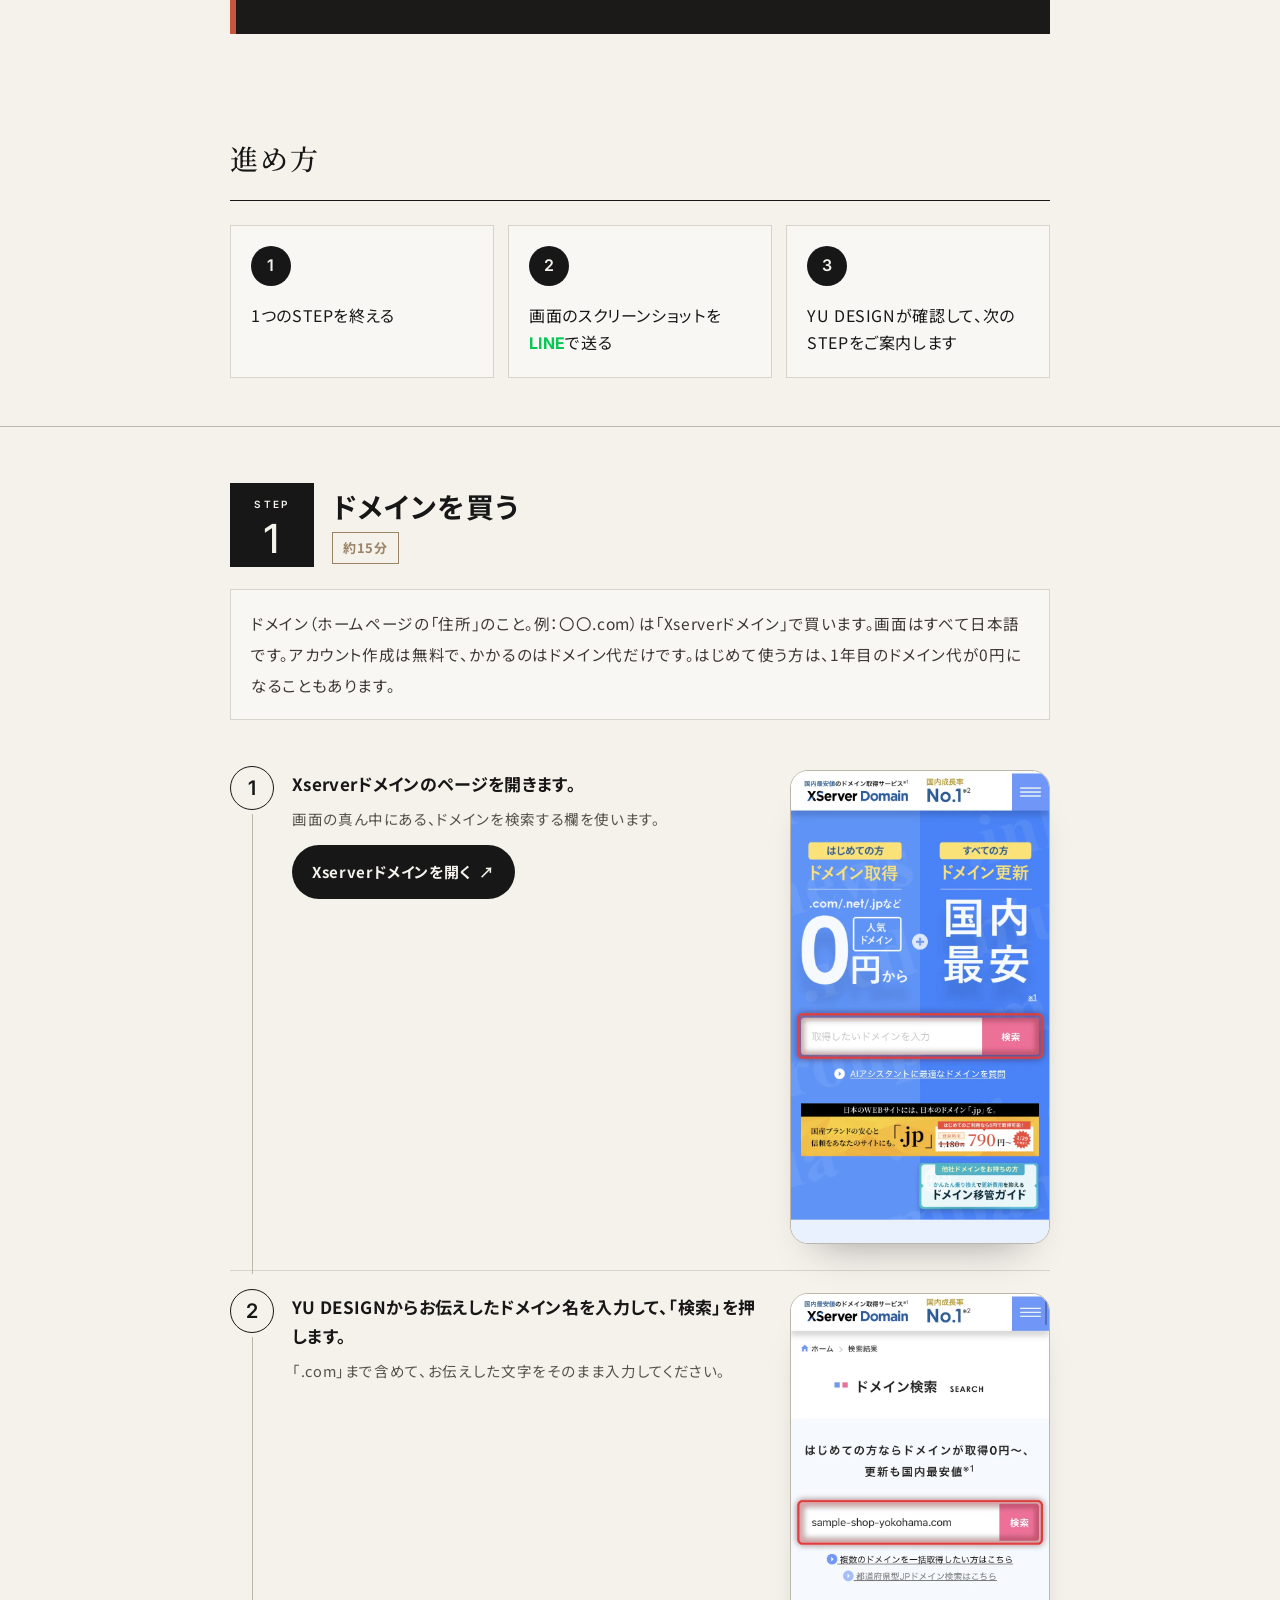
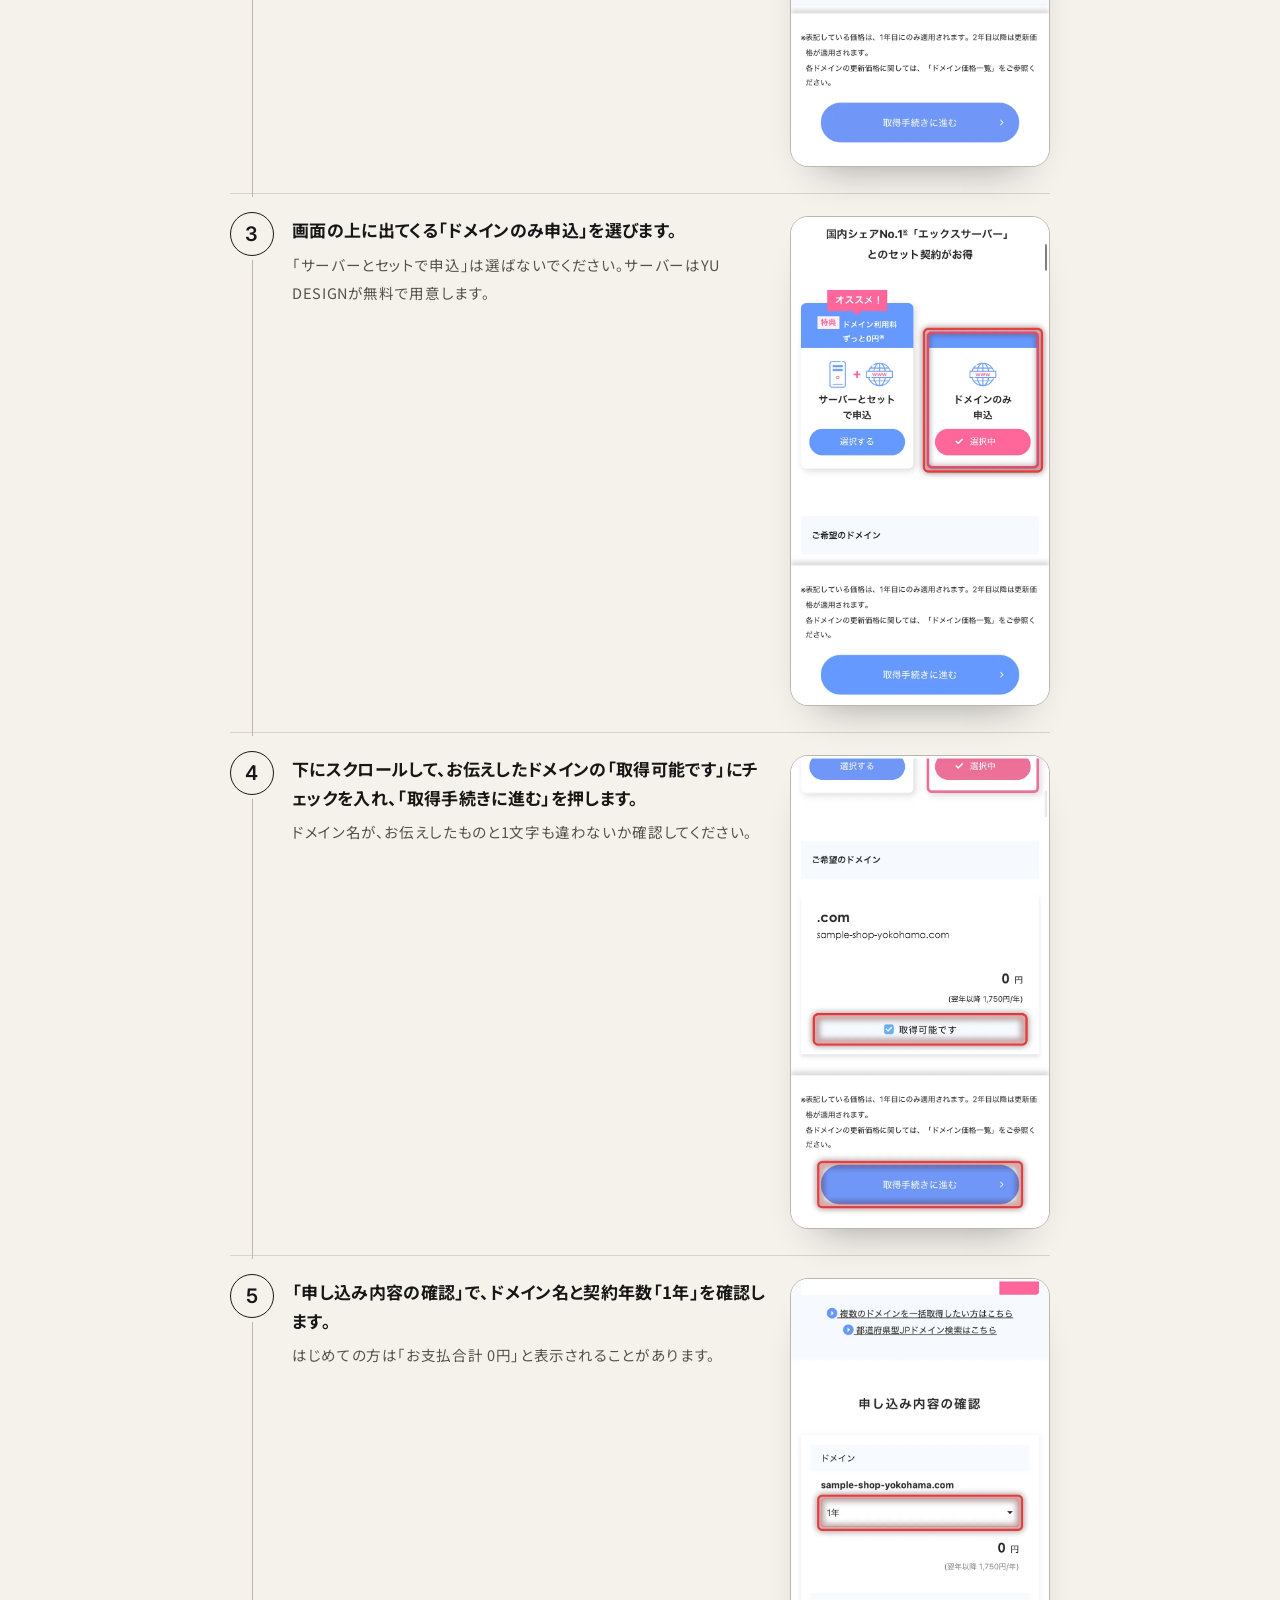
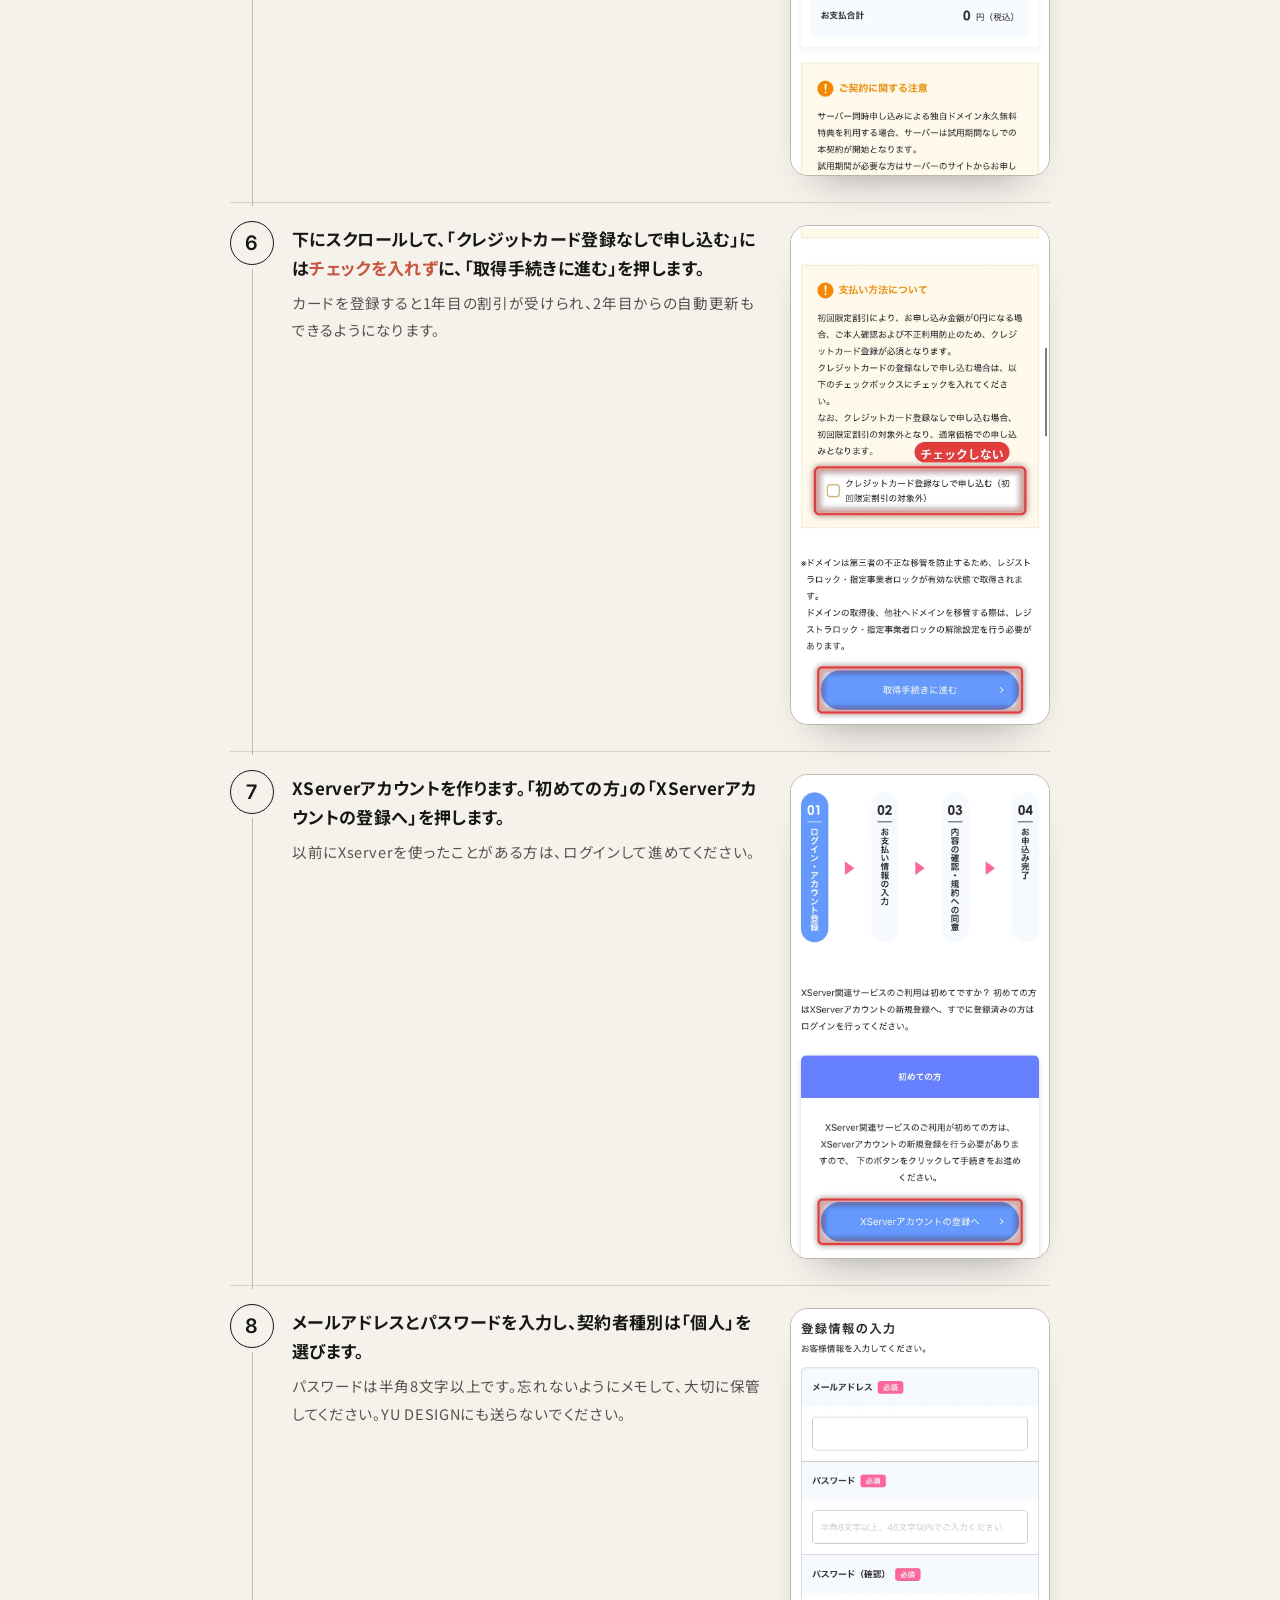
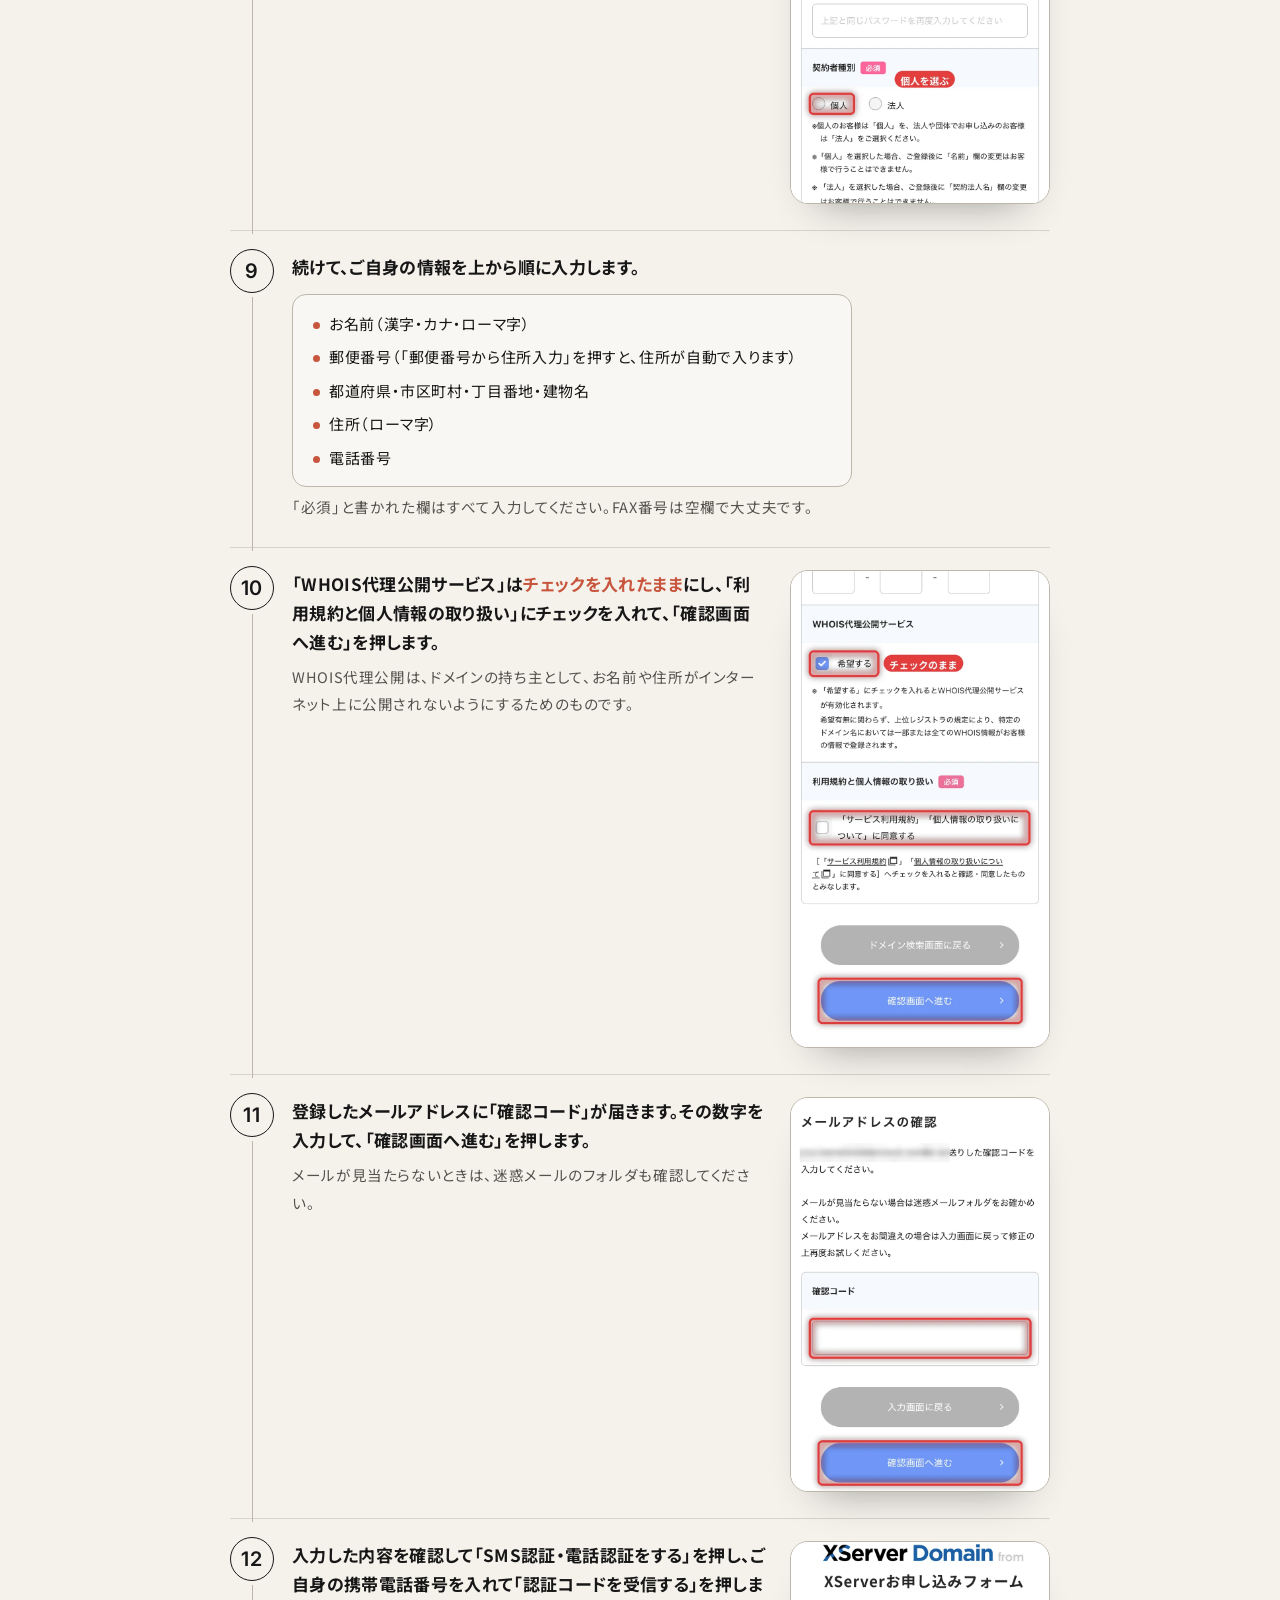
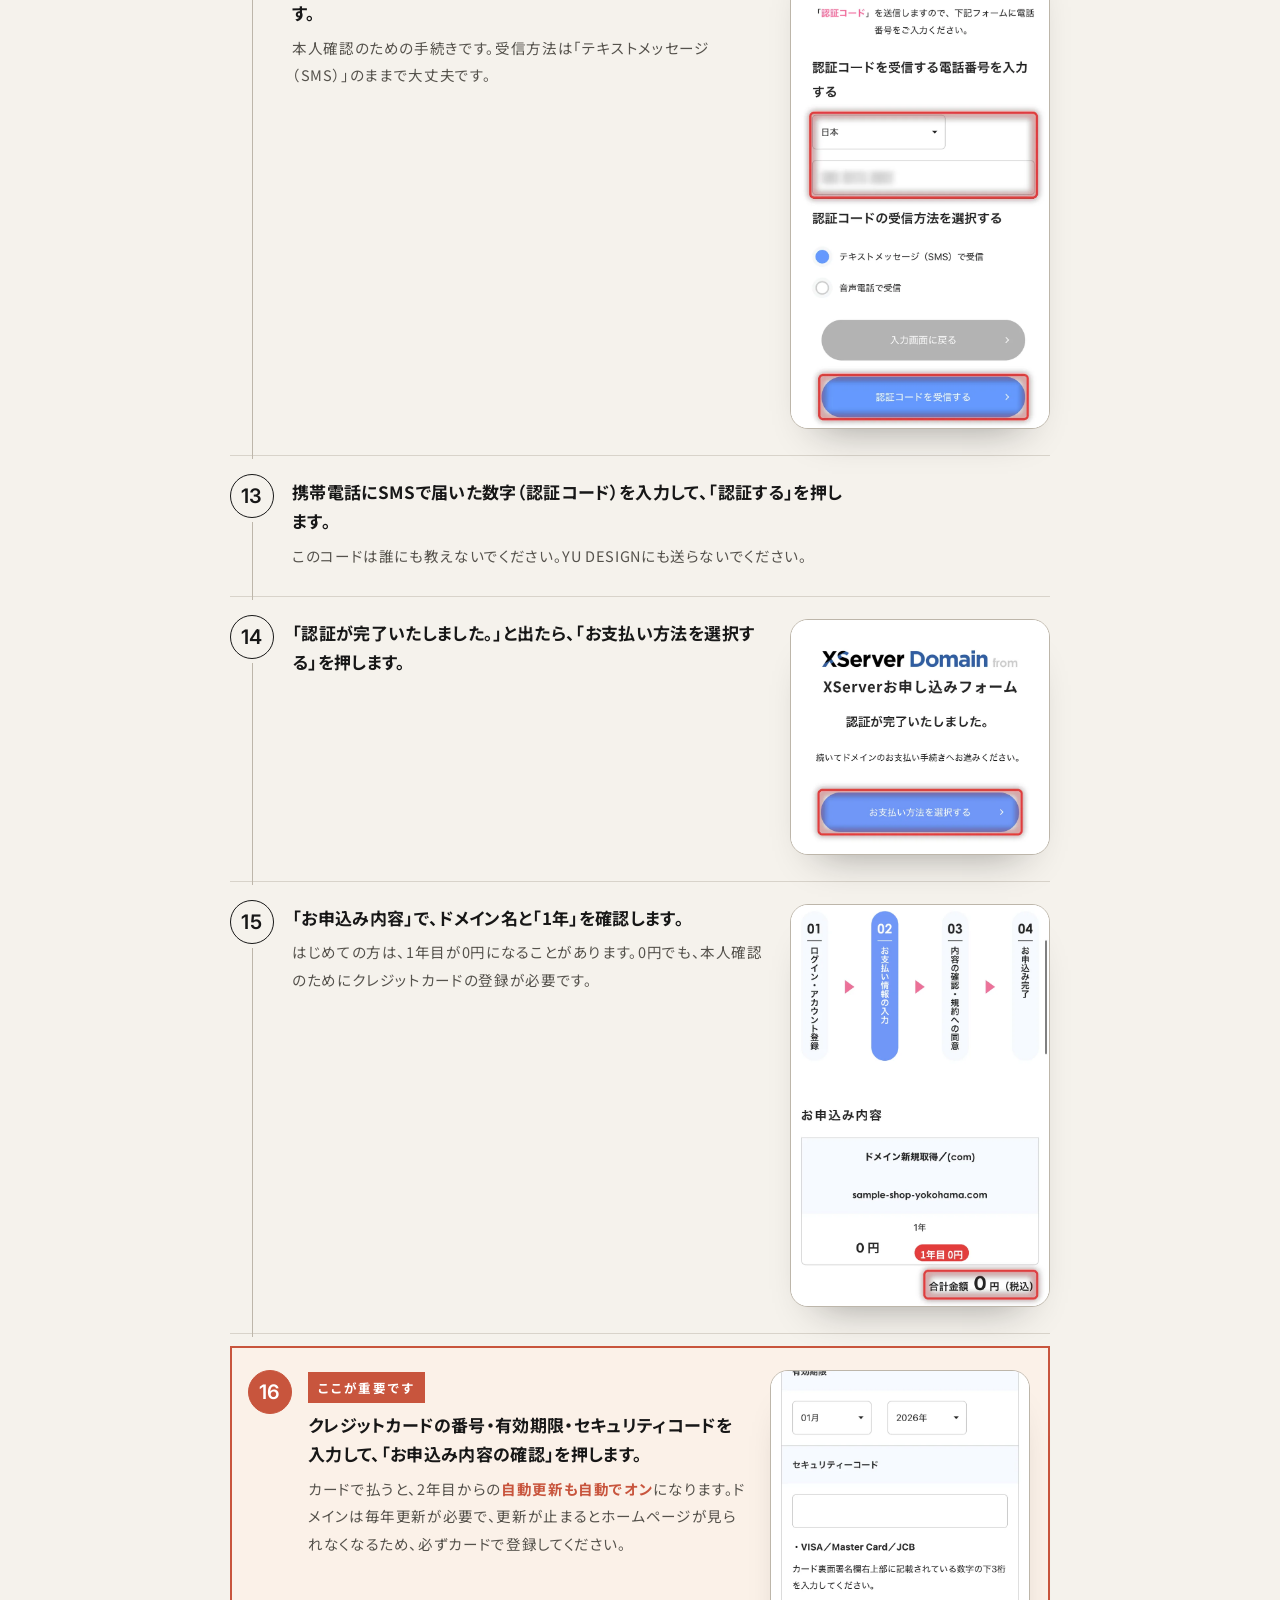
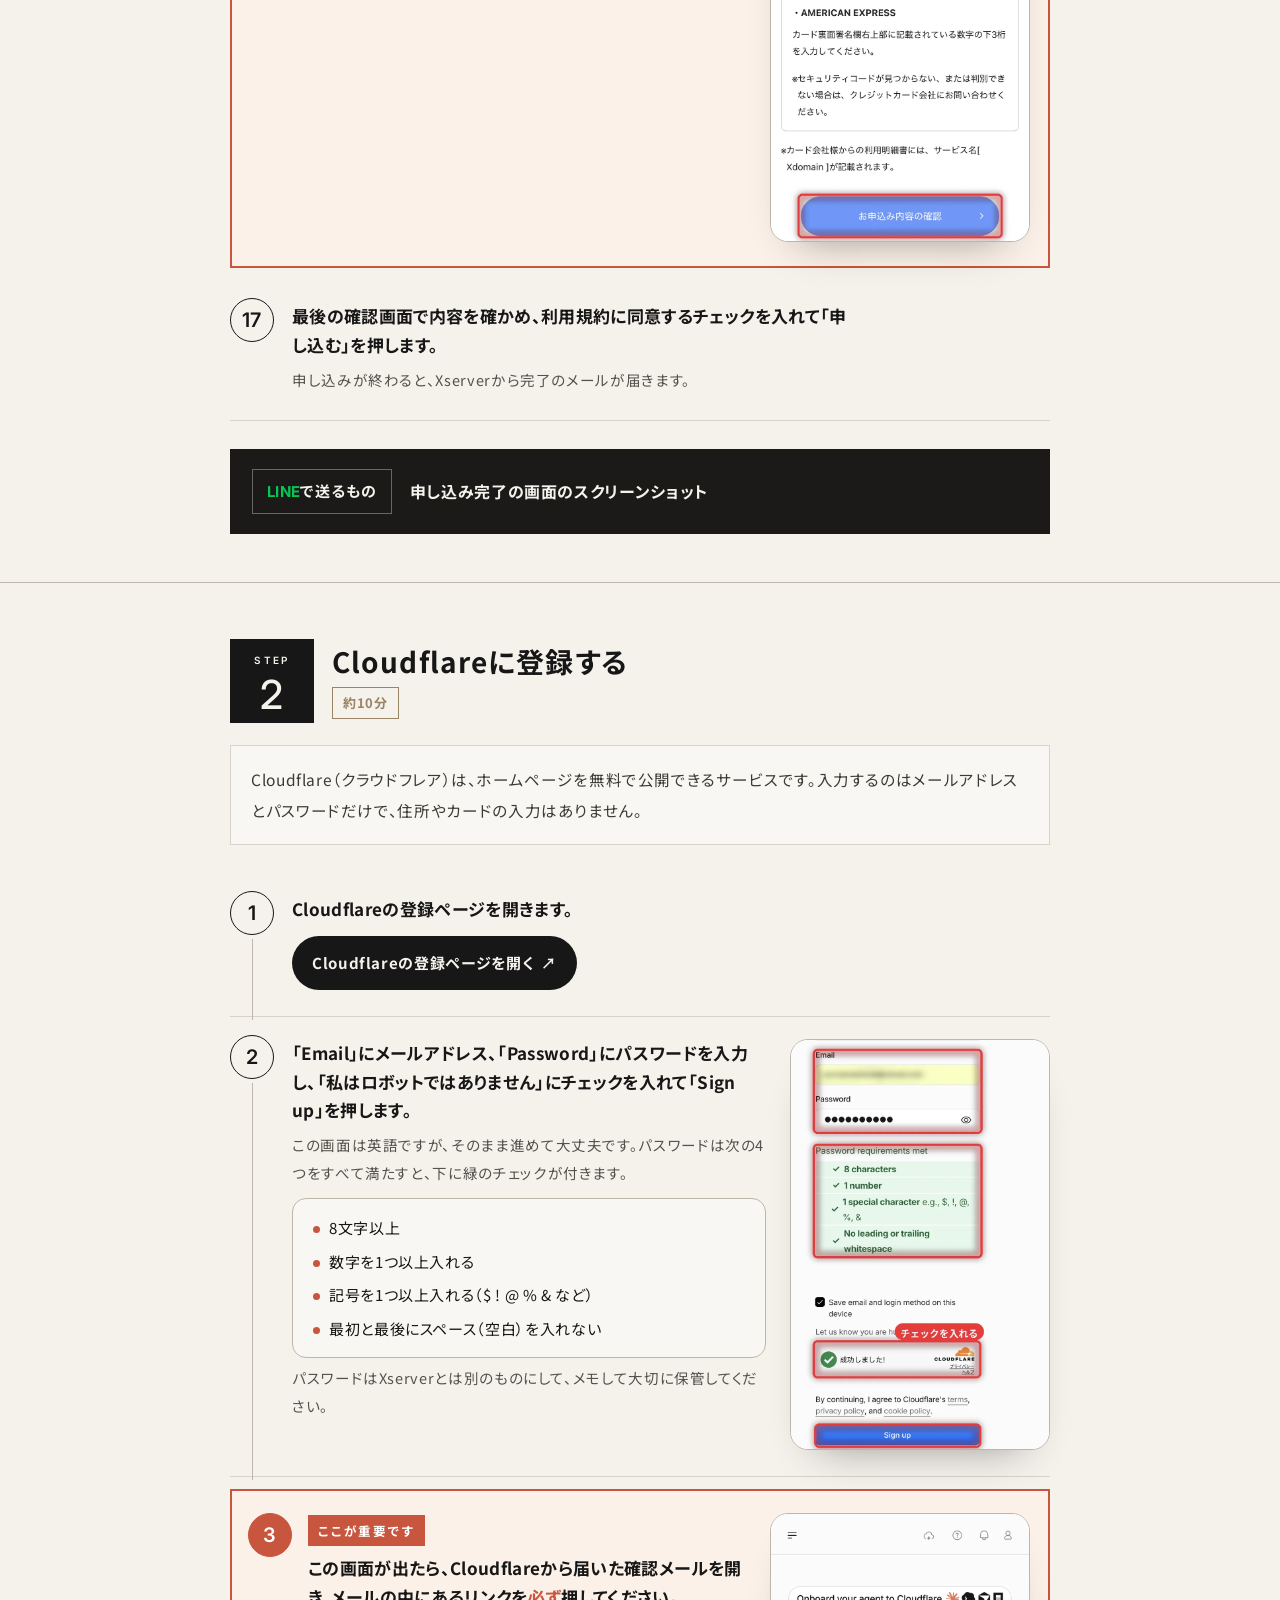
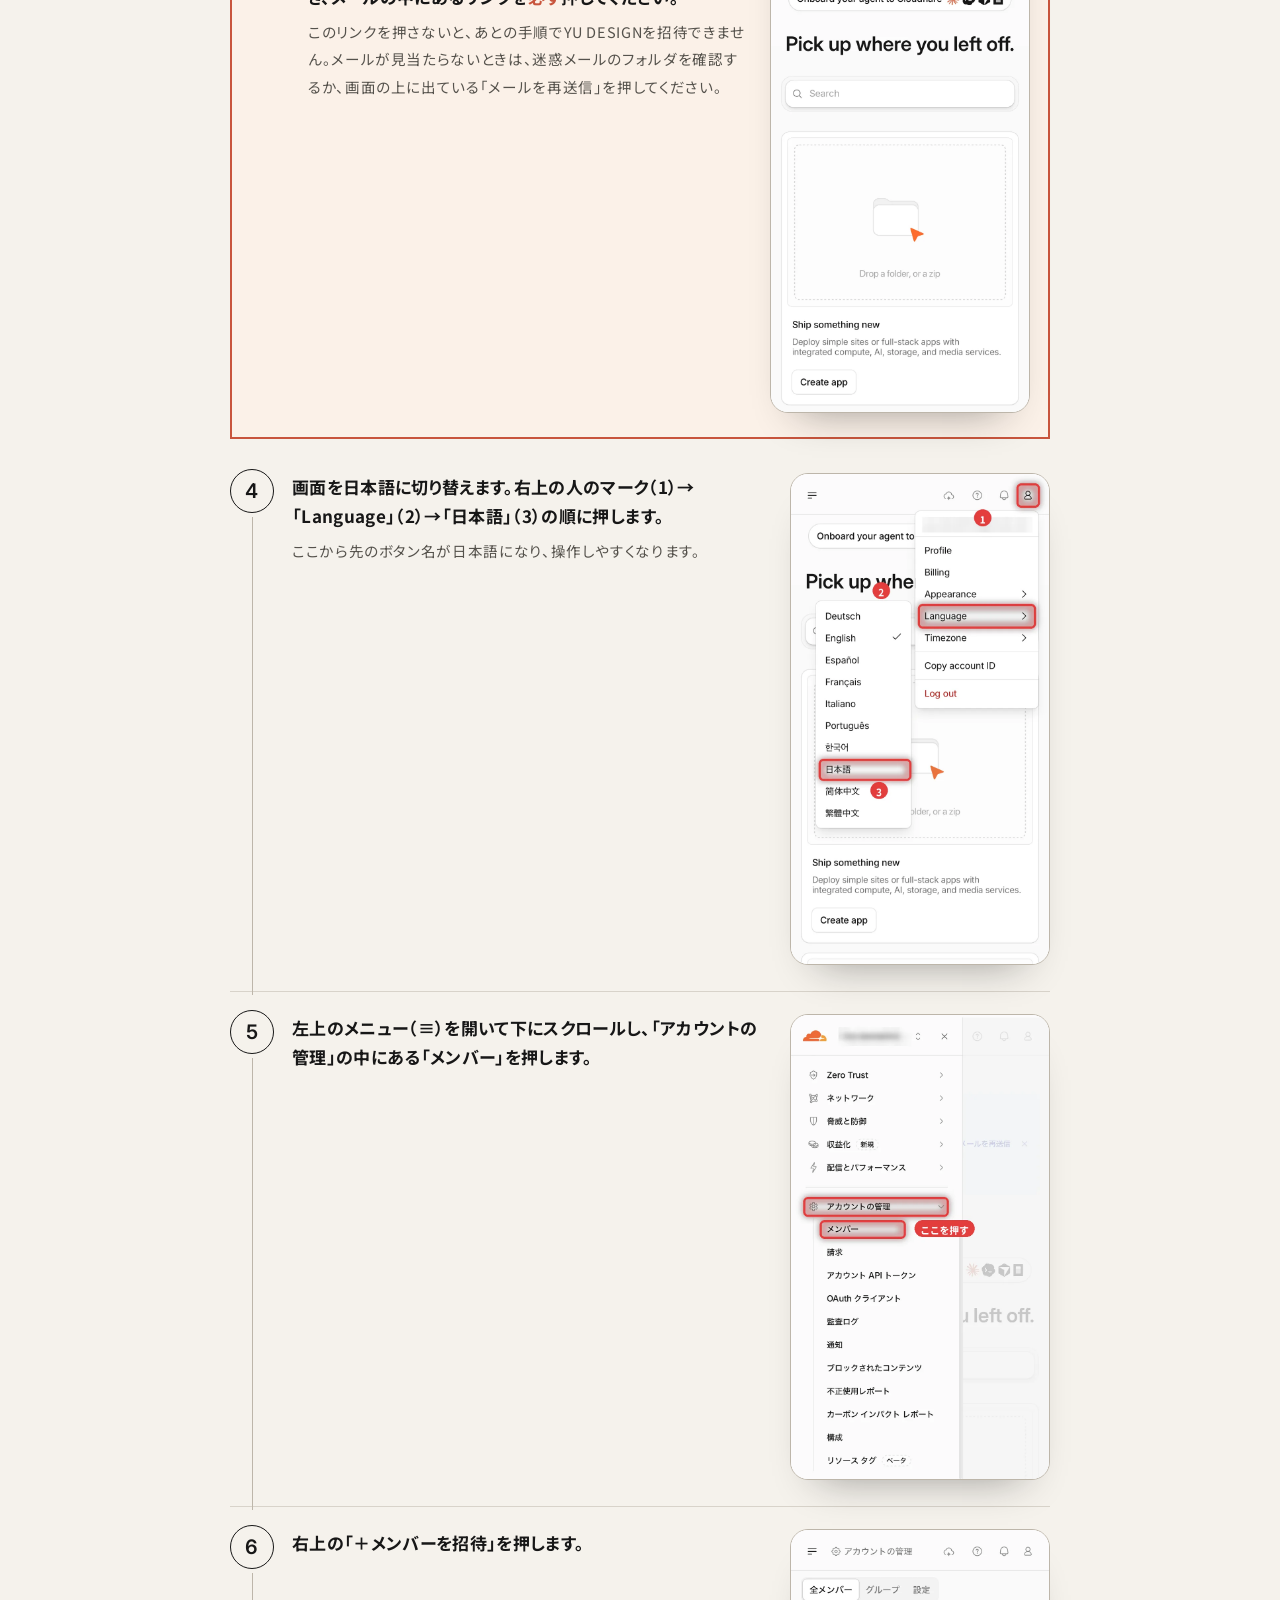
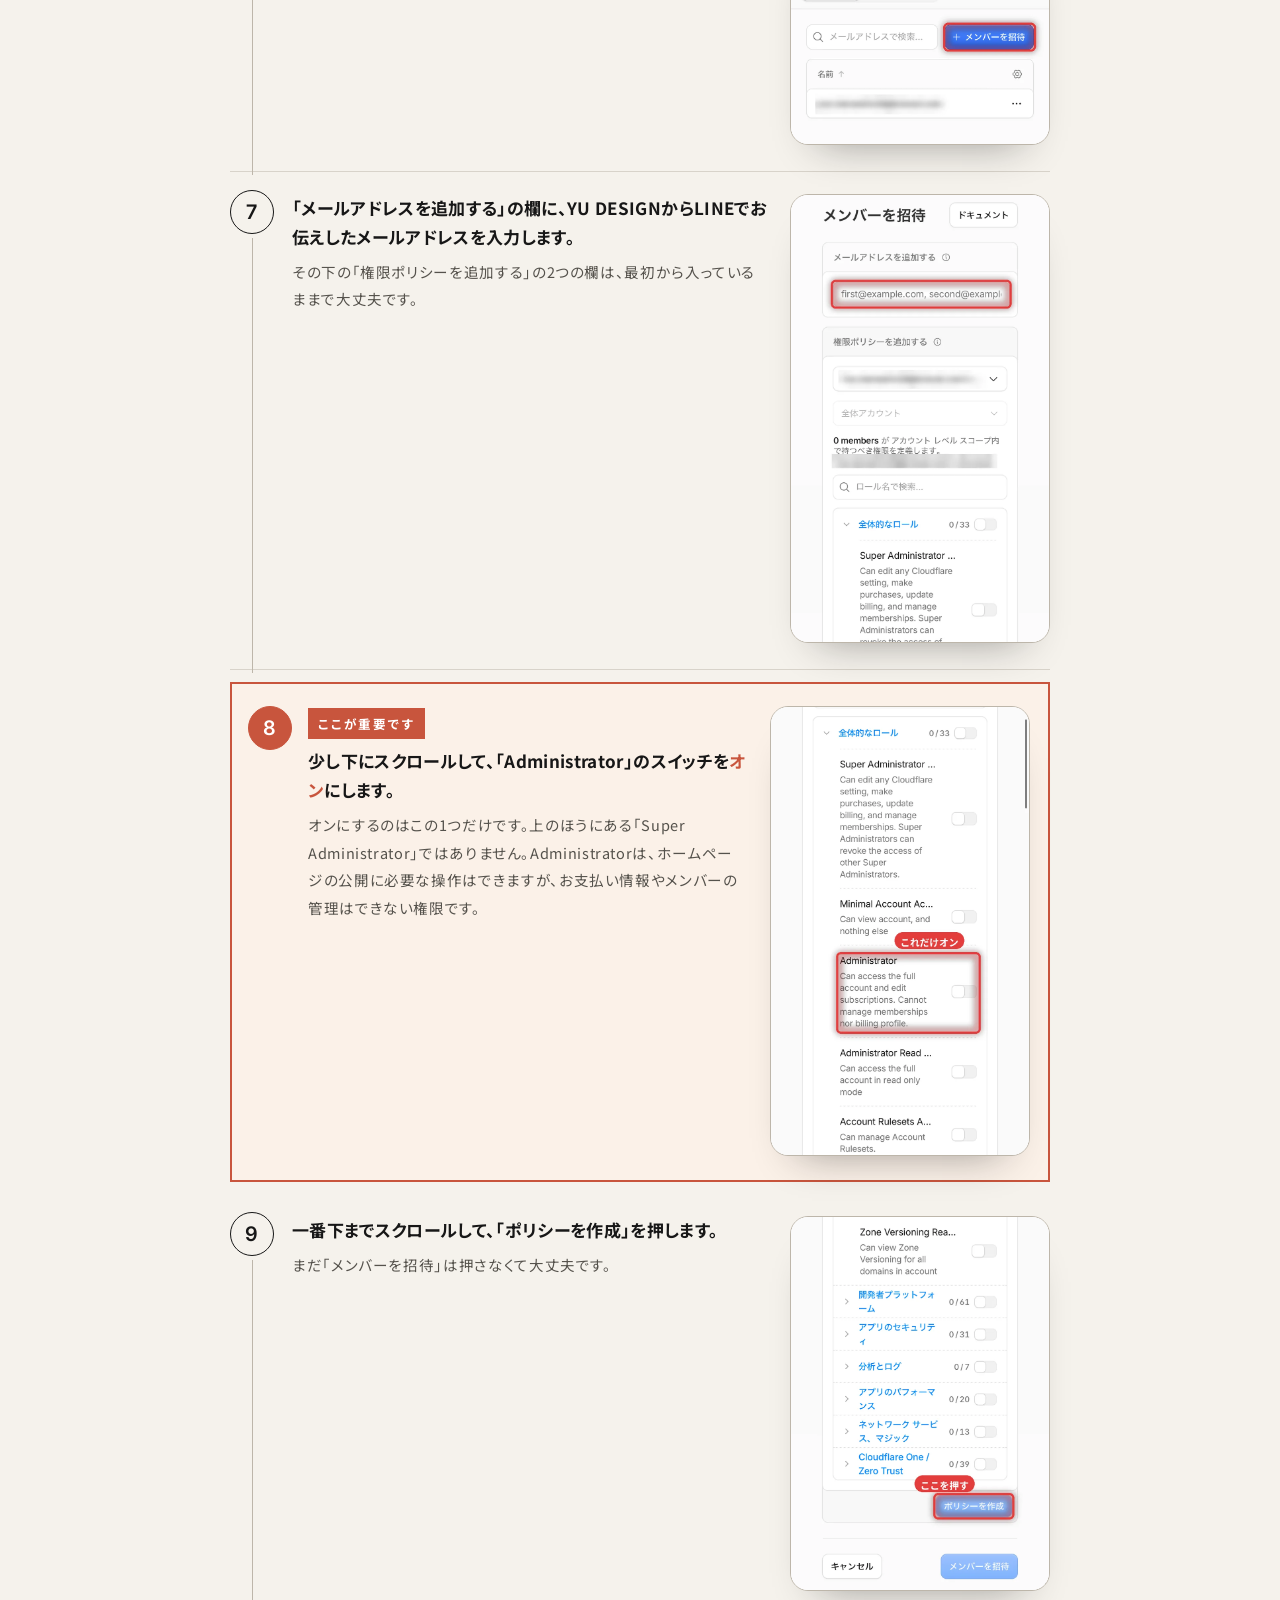
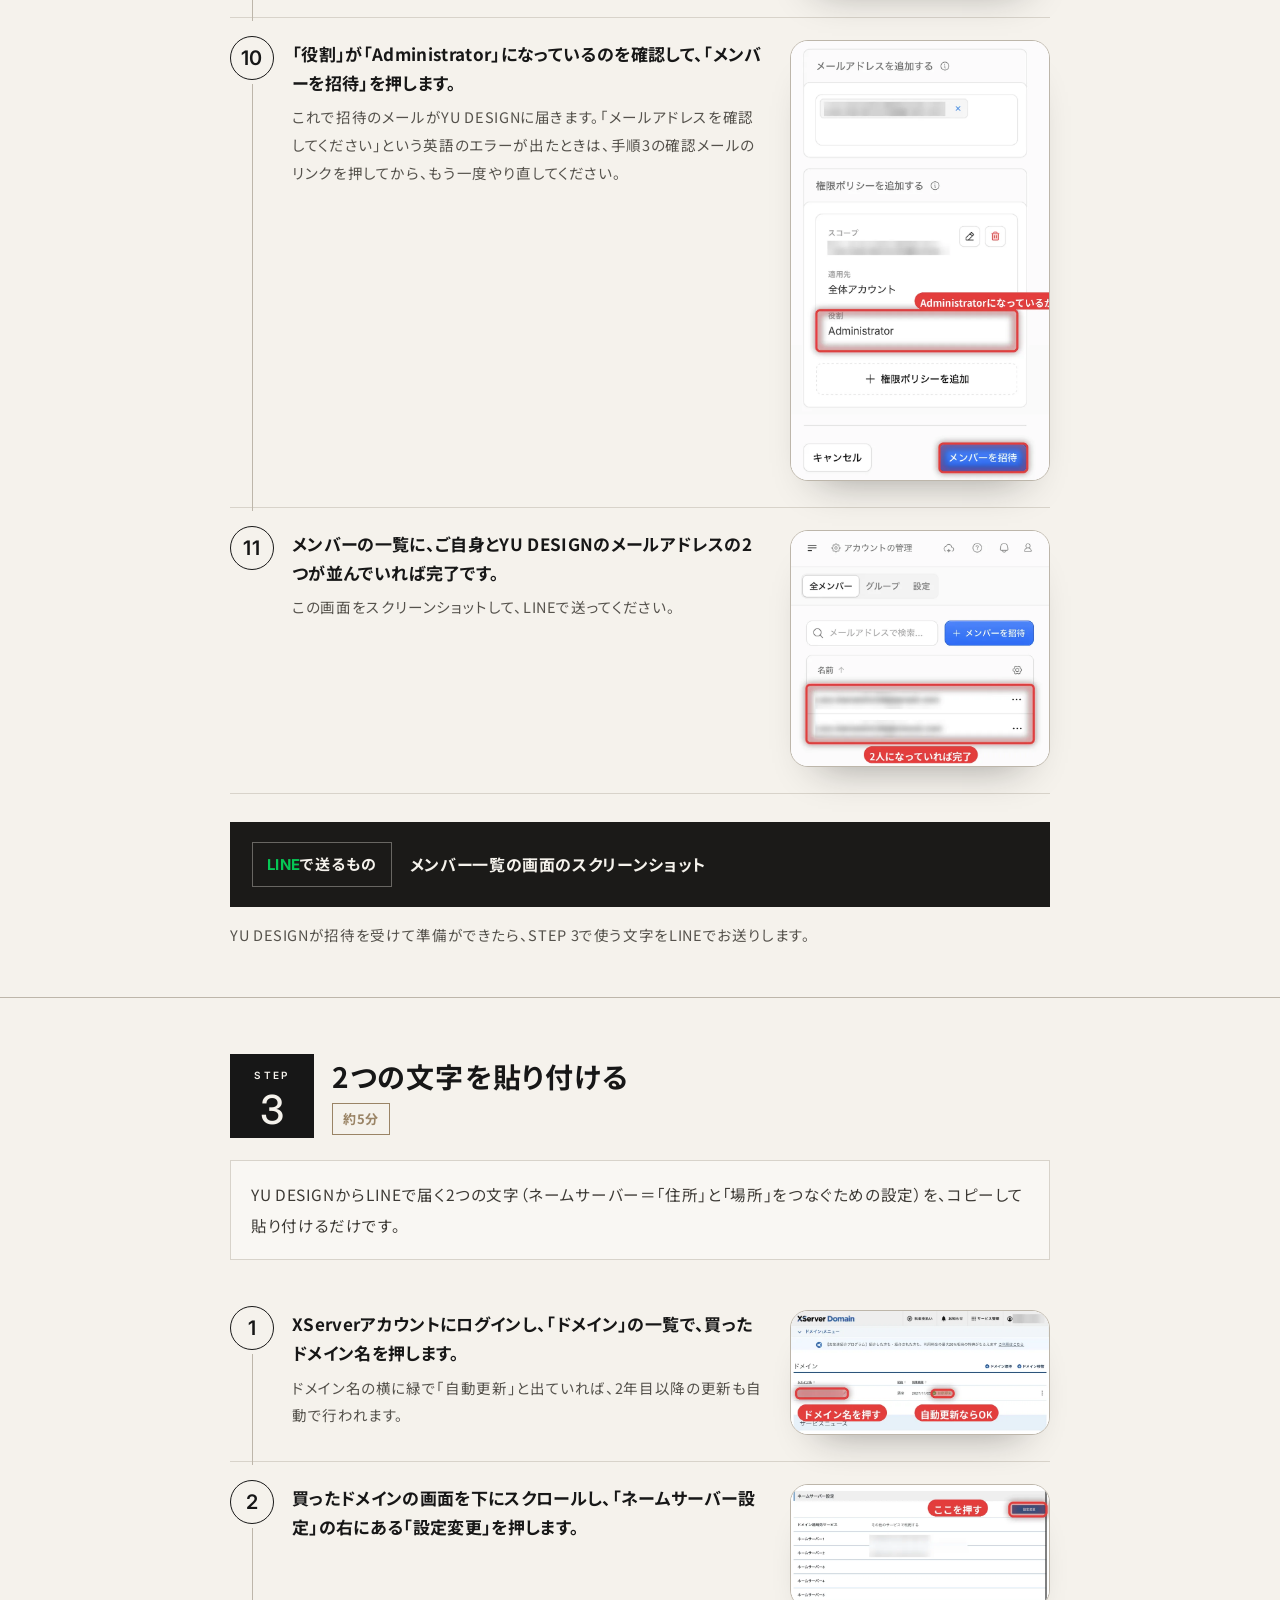
==== commit a05e67b2: "Guide STEP3: add domain list screenshot Co-Authored-By: Claude Opus 5.5 <noreply@anthropic.com> Clau" ====
--- a/guide/index.html
+++ b/guide/index.html
@@ -378,15 +378,16 @@
         <ol class="g-list">
           <li class="g-item">
             <div class="g-item__body">
-              <p class="g-item__text">XServerアカウントにログインします。</p>
-            </div>
-            <figure class="g-shot"><span>画面の画像（準備中）</span></figure>
-          </li>
-          <li class="g-item">
-            <div class="g-item__body">
-              <p class="g-item__text">買ったドメインの「ネームサーバー設定」を開きます。</p>
-            </div>
-            <figure class="g-shot"><span>画面の画像（準備中）</span></figure>
+              <p class="g-item__text">XServerアカウントにログインし、「ドメイン」の一覧で、買ったドメイン名を押します。</p>
+              <p class="g-item__sub">ドメイン名の横に緑で「自動更新」と出ていれば、2年目以降の更新も自動で行われます。</p>
+            </div>
+            <figure class="g-shot g-shot--img"><img src="images/step3-1.webp?v=1" alt="Xserverドメインのドメイン一覧。ドメイン名と「自動更新」の表示が赤い枠で囲まれている" width="780" height="373" loading="lazy" decoding="async"></figure>
+          </li>
+          <li class="g-item">
+            <div class="g-item__body">
+              <p class="g-item__text">買ったドメインの画面を下にスクロールし、「ネームサーバー設定」の右にある「設定変更」を押します。</p>
+            </div>
+            <figure class="g-shot g-shot--img"><img src="images/step3-2.webp?v=1" alt="ドメインの詳細画面のネームサーバー設定。「設定変更」ボタンが赤い枠で囲まれている" width="780" height="367" loading="lazy" decoding="async"></figure>
           </li>
           <li class="g-item">
             <div class="g-item__body">
